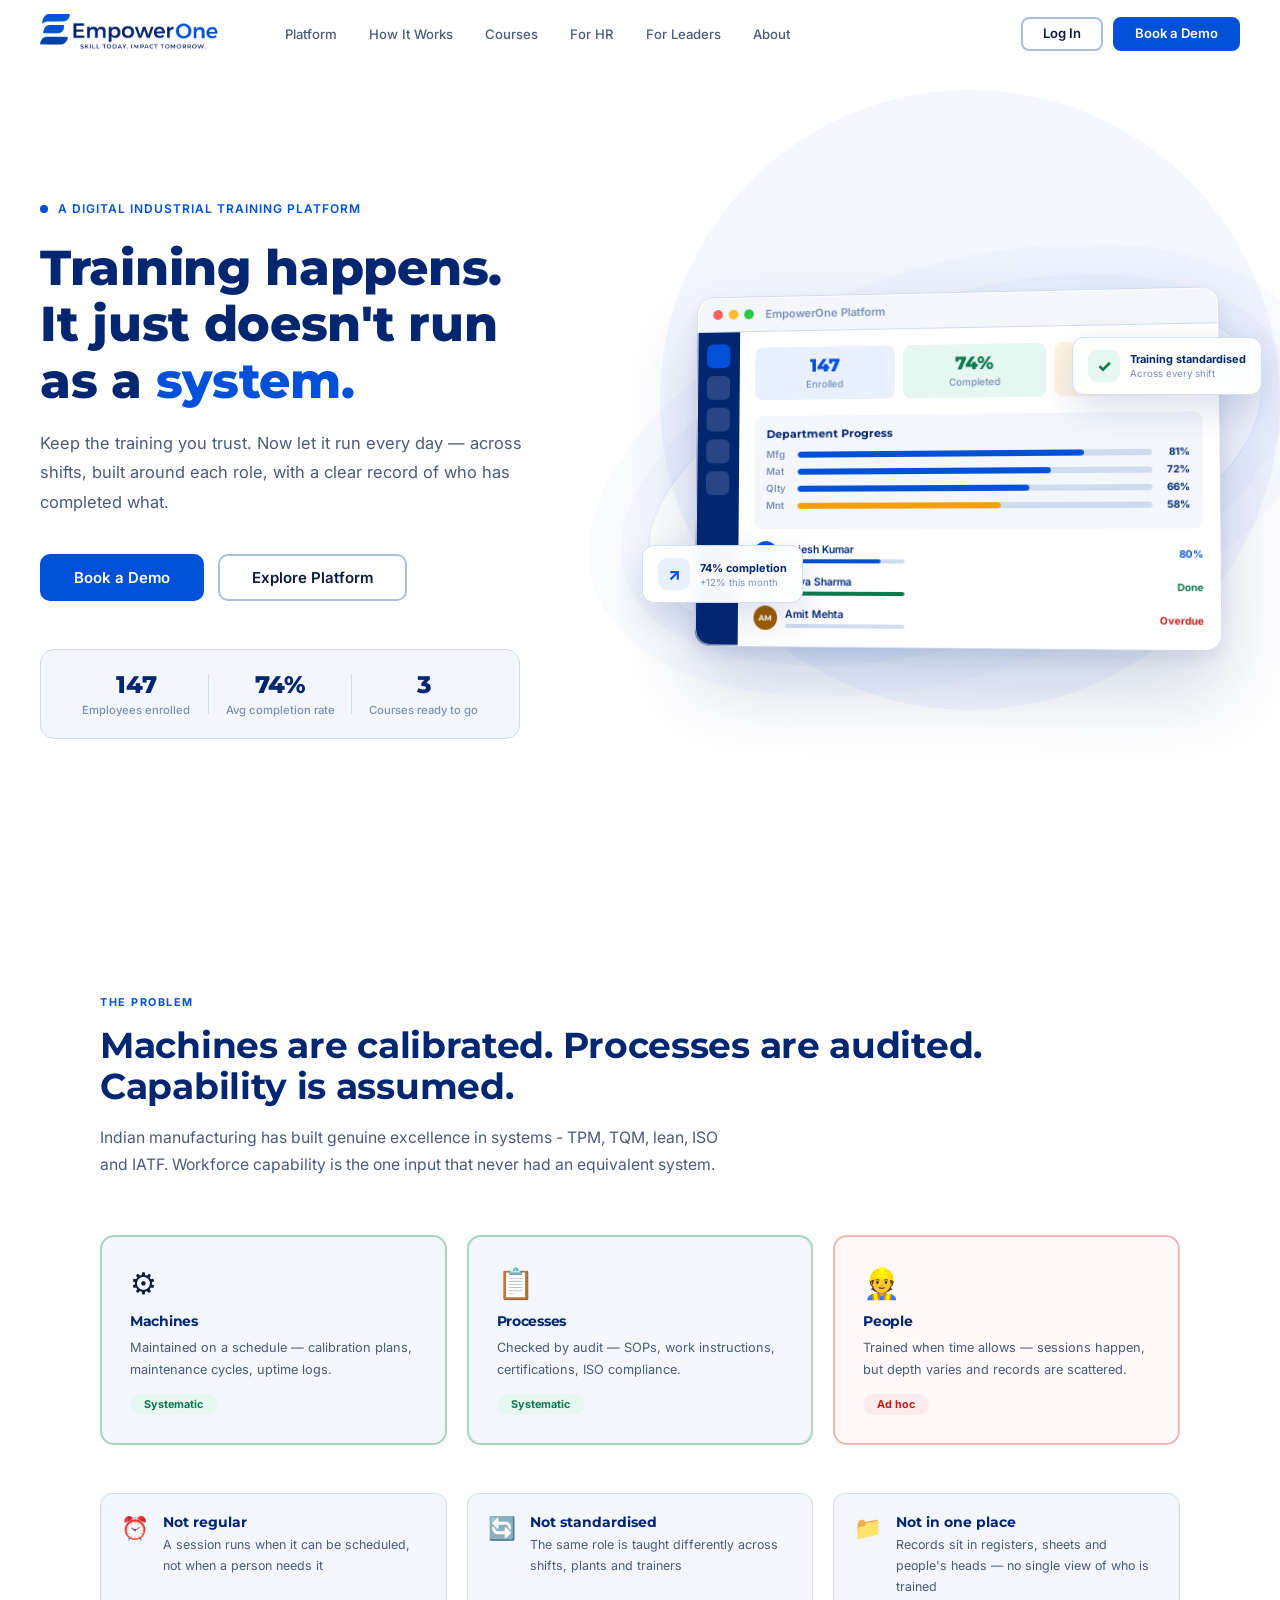
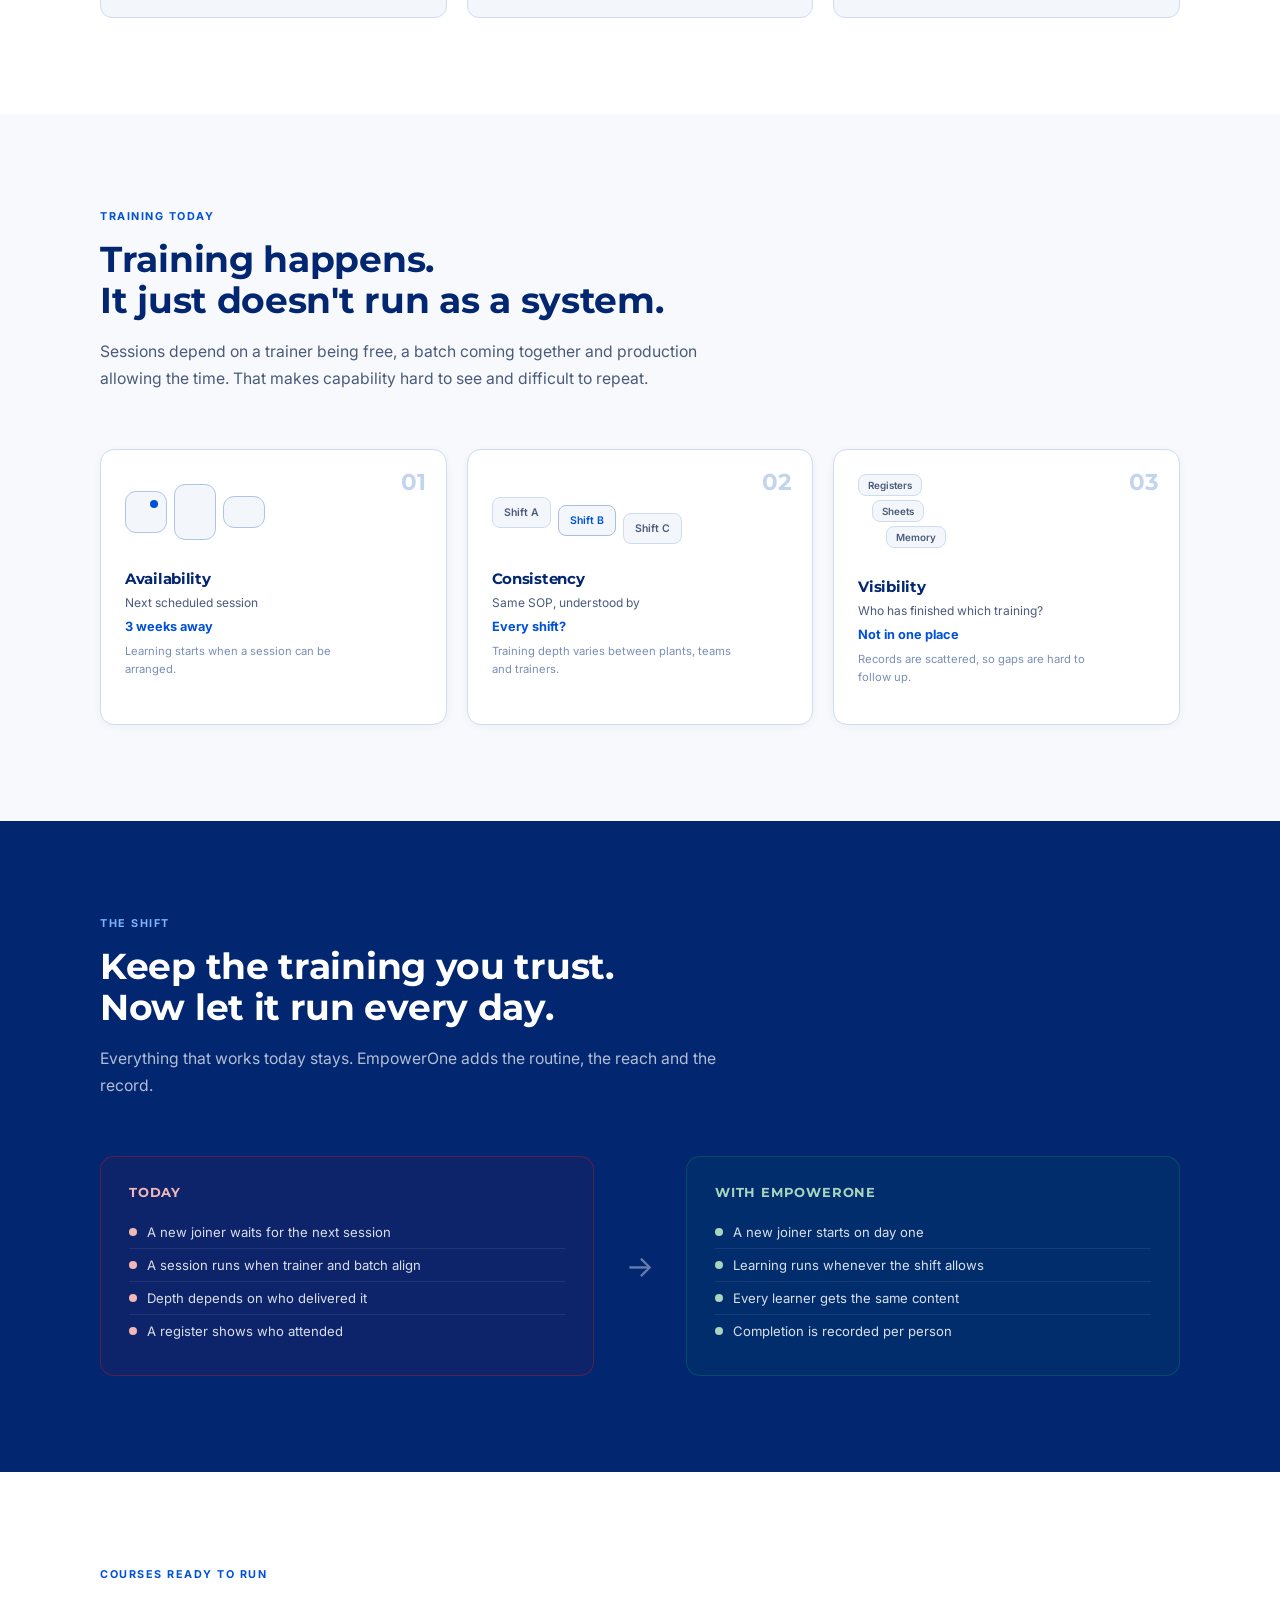
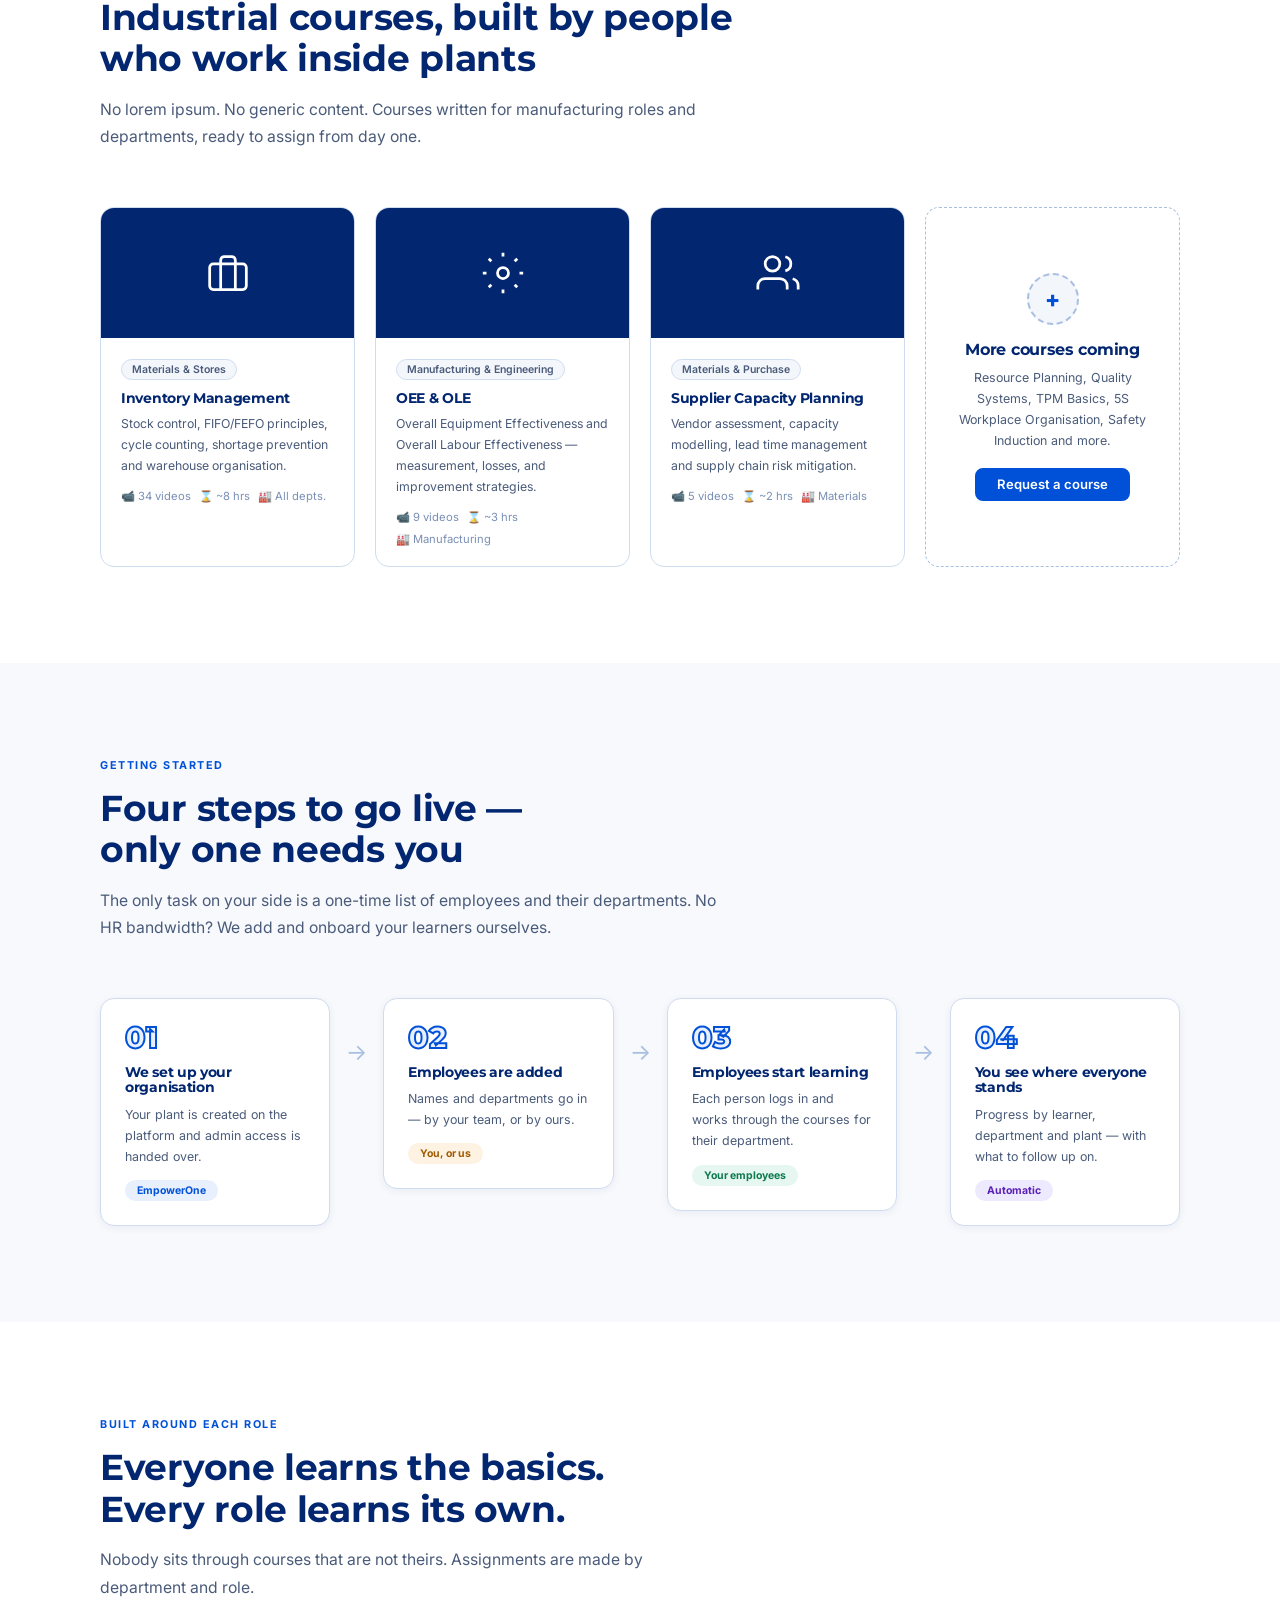
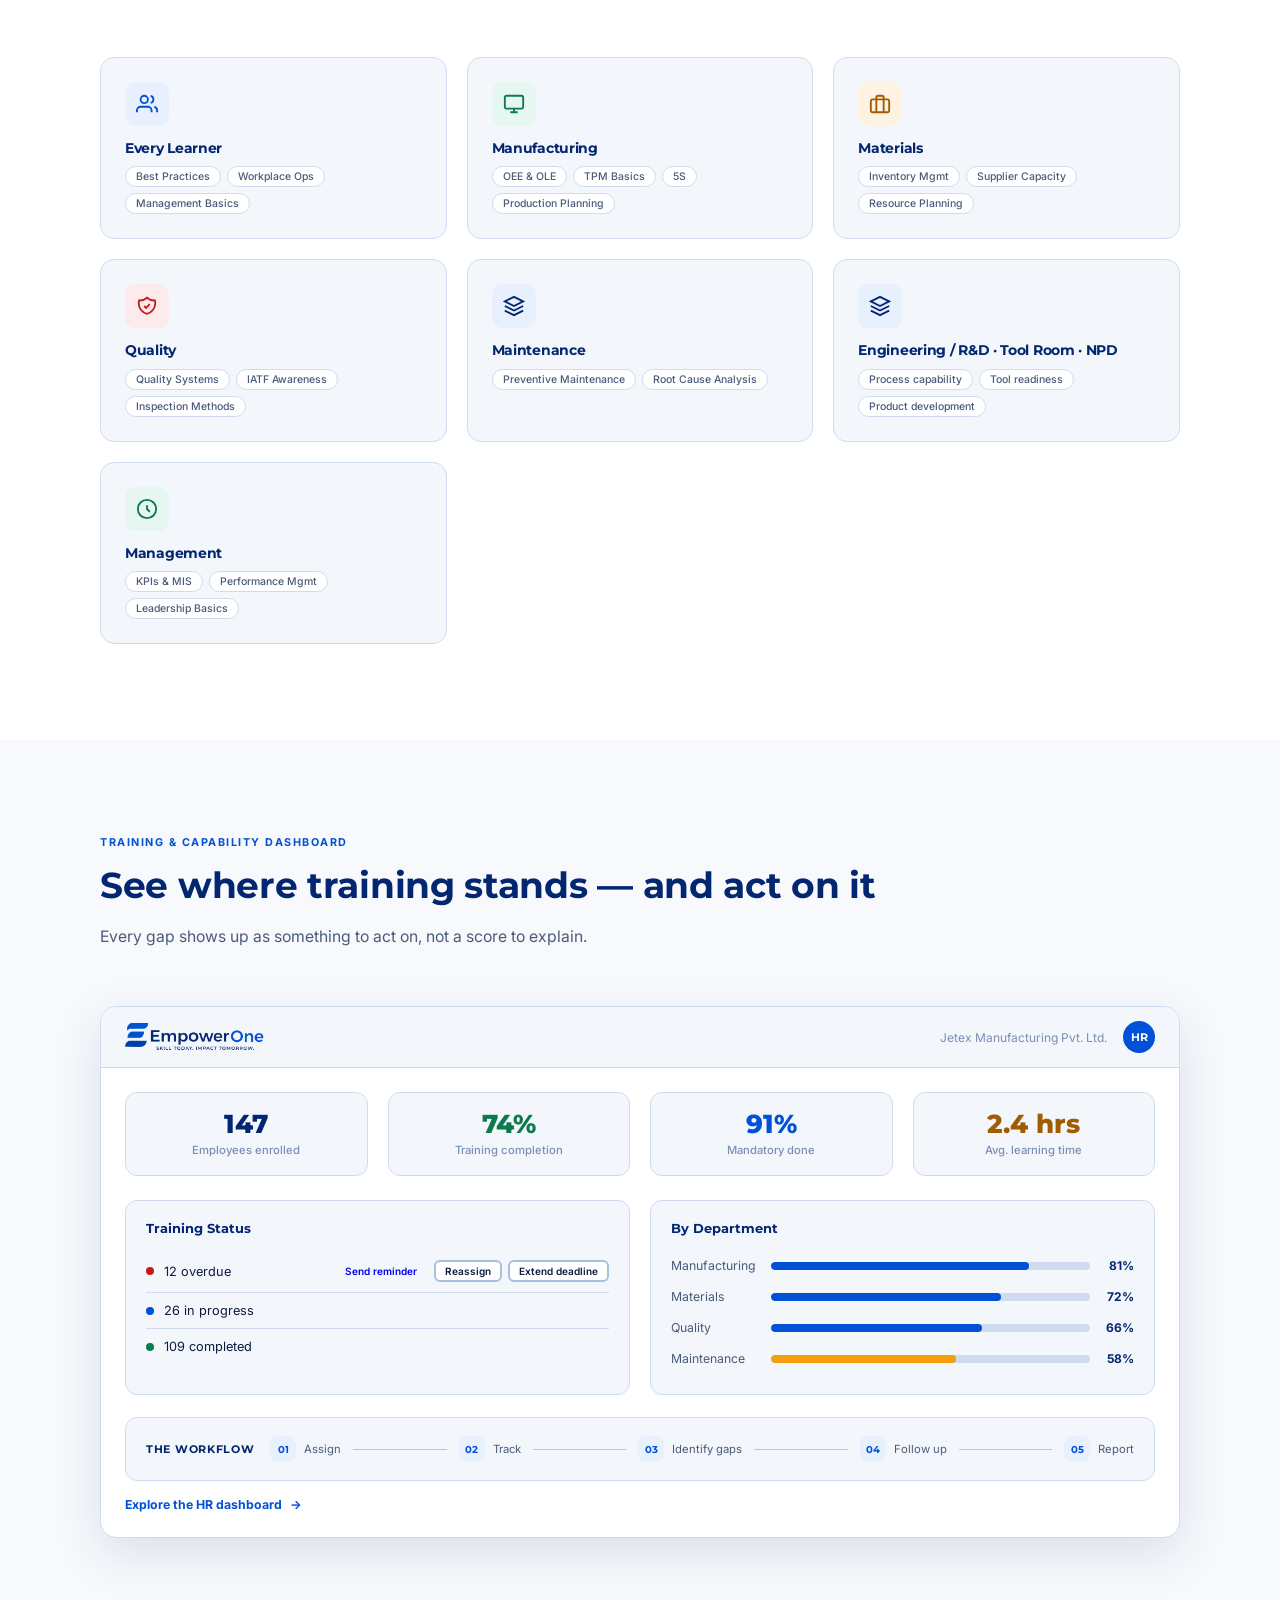
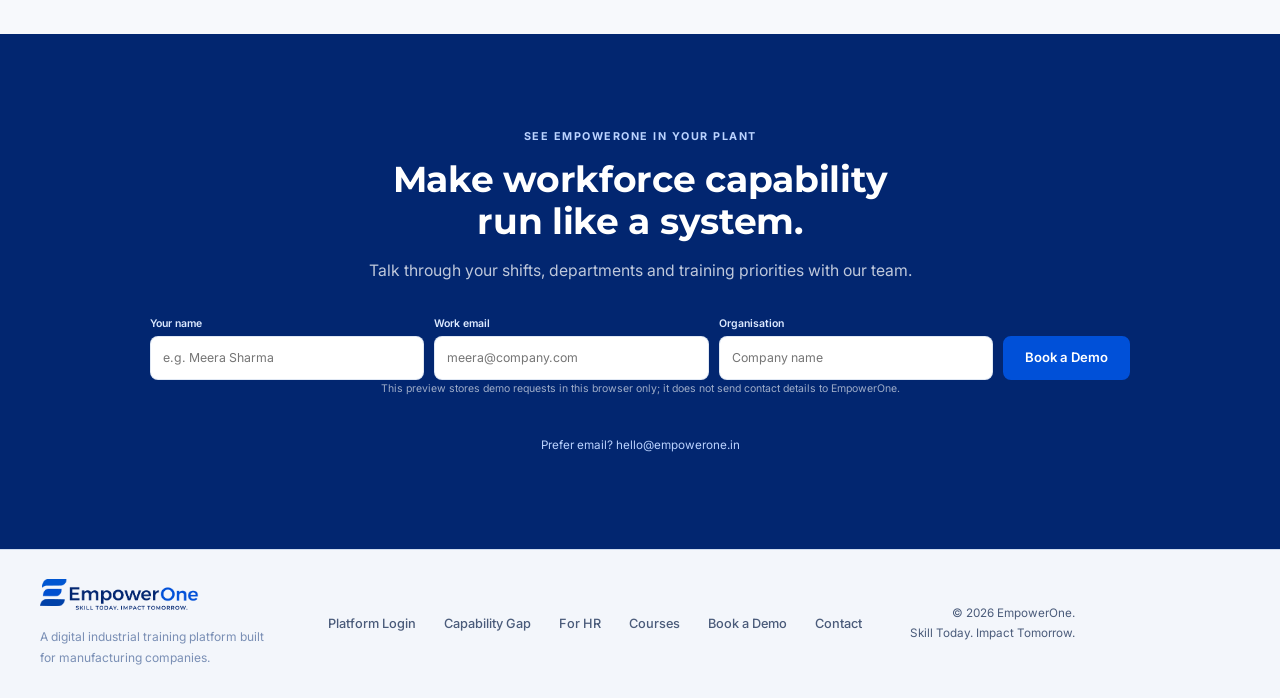
==== index.html @ 7cc4317b "Initial commit" ====
﻿<!DOCTYPE html>
<html lang="en">
<head>
  <meta charset="UTF-8">
  <meta name="viewport" content="width=device-width, initial-scale=1.0">
  <meta name="description" content="EmpowerOne is the workforce capability platform for manufacturing: consistent training across shifts, assigned by role, and visible to HR and plant leaders.">
  <meta property="og:title" content="EmpowerOne — Make workforce capability run like a system">
  <meta property="og:description" content="Keep the training you trust. Now let it run every day across shifts, departments and plants.">
  <meta property="og:type" content="website">
  <title>EmpowerOne - Skill Today. Impact Tomorrow.</title>
  <link rel="preconnect" href="https://fonts.googleapis.com">
  <link rel="preconnect" href="https://fonts.gstatic.com" crossorigin>
  <link href="https://fonts.googleapis.com/css2?family=Montserrat:wght@400;500;600;700;800&family=Inter:wght@300;400;500;600;700&display=swap" rel="stylesheet">
  <link rel="stylesheet" href="styles/landing.css">
</head>
<body>
  <nav class="lnav" id="lnav">
    <div class="lnav-inner">
      <a href="index.html" class="lnav-logo">
        <img src="Images and Files/LOGO PNG.png" alt="EmpowerOne" style="height:36px">
      </a>
      <button class="lnav-menu-toggle" type="button" aria-label="Toggle navigation" aria-expanded="false" aria-controls="primary-navigation">
        <span></span><span></span><span></span>
      </button>
      <ul class="lnav-links" id="primary-navigation">
        <li><a href="#dashboard-preview">Platform</a></li>
        <li><a href="#how">How It Works</a></li>
        <li><a href="#courses">Courses</a></li>
        <li><a href="#dashboard-preview">For HR</a></li>
        <li><a href="#roles">For Leaders</a></li>
        <li><a href="#why">About</a></li>
      </ul>
      <div class="lnav-actions">
        <a href="app/login.html" class="lbtn lbtn-outline">Log In</a>
        <a href="#contact" class="lbtn lbtn-primary">Book a Demo</a>
      </div>
    </div>
  </nav>

  <section class="hero">
    <div class="hero-content">
      <div class="hero-eyebrow"><span class="eyebrow-dot"></span> A Digital Industrial Training Platform</div>
      <h1>Training happens.<br>It just doesn't run<br>as a <span class="hero-highlight">system.</span></h1>
      <p class="hero-sub">Keep the training you trust. Now let it run every day — across shifts, built around each role, with a clear record of who has completed what.</p>
      <div class="hero-btns">
        <a href="#contact" class="lbtn lbtn-primary lbtn-lg">Book a Demo</a>
        <a href="app/login.html" class="lbtn lbtn-outline lbtn-lg">Explore Platform</a>
      </div>
      <div class="hero-stats">
        <div class="hstat"><span class="hstat-val">147</span><span class="hstat-lbl">Employees enrolled</span></div>
        <div class="hstat-sep"></div>
        <div class="hstat"><span class="hstat-val">74%</span><span class="hstat-lbl">Avg completion rate</span></div>
        <div class="hstat-sep"></div>
        <div class="hstat"><span class="hstat-val">3</span><span class="hstat-lbl">Courses ready to go</span></div>
      </div>
    </div>
    <div class="hero-visual">
      <div class="hero-mockup">
        <div class="mockup-bar">
          <div class="mockup-dots"><span></span><span></span><span></span></div>
          <div class="mockup-title">EmpowerOne Platform</div>
        </div>
        <div class="mockup-body">
          <div class="mockup-sidebar">
            <div class="ms-item ms-active"></div>
            <div class="ms-item"></div>
            <div class="ms-item"></div>
            <div class="ms-item"></div>
            <div class="ms-item"></div>
          </div>
          <div class="mockup-main">
            <div class="mockup-kpis">
              <div class="mk" style="background:#E8F0FE"><div class="mk-v" style="color:#0050D8">147</div><div class="mk-l">Enrolled</div></div>
              <div class="mk" style="background:#E6F6F0"><div class="mk-v" style="color:#0D7A4E">74%</div><div class="mk-l">Completed</div></div>
              <div class="mk" style="background:#FEF3E2"><div class="mk-v" style="color:#A05C00">12</div><div class="mk-l">Overdue</div></div>
            </div>
            <div class="mockup-chart">
              <div class="mch-label">Department Progress</div>
              <div class="mbar-row"><span>Mfg</span><div class="mbar"><div style="width:81%;background:#0050D8;height:100%;border-radius:4px"></div></div><b>81%</b></div>
              <div class="mbar-row"><span>Mat</span><div class="mbar"><div style="width:72%;background:#0050D8;height:100%;border-radius:4px"></div></div><b>72%</b></div>
              <div class="mbar-row"><span>Qlty</span><div class="mbar"><div style="width:66%;background:#0050D8;height:100%;border-radius:4px"></div></div><b>66%</b></div>
              <div class="mbar-row"><span>Mnt</span><div class="mbar"><div style="width:58%;background:#F59E0B;height:100%;border-radius:4px"></div></div><b>58%</b></div>
            </div>
            <div class="mockup-learners">
              <div class="ml-row"><div class="ml-av" style="background:#0050D8">RK</div><div><div class="ml-name">Rajesh Kumar</div><div class="ml-prog"><div class="ml-fill" style="width:80%"></div></div></div><span class="ml-pct">80%</span></div>
              <div class="ml-row"><div class="ml-av" style="background:#0D7A4E">PS</div><div><div class="ml-name">Priya Sharma</div><div class="ml-prog"><div class="ml-fill" style="width:100%;background:#0D7A4E"></div></div></div><span class="ml-pct" style="color:#0D7A4E">Done</span></div>
              <div class="ml-row"><div class="ml-av" style="background:#A05C00">AM</div><div><div class="ml-name">Amit Mehta</div><div class="ml-prog"><div class="ml-fill" style="width:0%"></div></div></div><span class="ml-pct" style="color:#C41A1A">Overdue</span></div>
            </div>
          </div>
        </div>
      </div>
      <div class="hero-signal signal-top"><span class="signal-icon">✓</span><span><strong>Training standardised</strong><small>Across every shift</small></span></div>
      <div class="hero-signal signal-bottom"><span class="signal-icon">↗</span><span><strong>74% completion</strong><small>+12% this month</small></span></div>
    </div>
  </section>

  <section class="section section-white" id="why">
    <div class="sc">
      <div class="eyebrow">The Problem</div>
      <h2>Machines are calibrated. Processes are audited.<br>Capability is assumed.</h2>
      <p class="sc-sub">Indian manufacturing has built genuine excellence in systems - TPM, TQM, lean, ISO and IATF. Workforce capability is the one input that never had an equivalent system.</p>
      <div class="gap-grid">
        <div class="gap-card gap-good">
          <div class="gap-icon">&#9881;</div>
          <h4>Machines</h4>
          <p>Maintained on a schedule — calibration plans, maintenance cycles, uptime logs.</p>
          <div class="gap-pill gap-pill-good">Systematic</div>
        </div>
        <div class="gap-card gap-good">
          <div class="gap-icon">&#128203;</div>
          <h4>Processes</h4>
          <p>Checked by audit — SOPs, work instructions, certifications, ISO compliance.</p>
          <div class="gap-pill gap-pill-good">Systematic</div>
        </div>
        <div class="gap-card gap-bad">
          <div class="gap-icon">&#128119;</div>
          <h4>People</h4>
          <p>Trained when time allows — sessions happen, but depth varies and records are scattered.</p>
          <div class="gap-pill gap-pill-bad">Ad hoc</div>
        </div>
      </div>
      <div class="prob-grid">
        <div class="prob-item"><div class="prob-icon">&#9200;</div><div><strong>Not regular</strong><p>A session runs when it can be scheduled, not when a person needs it</p></div></div>
        <div class="prob-item"><div class="prob-icon">&#128260;</div><div><strong>Not standardised</strong><p>The same role is taught differently across shifts, plants and trainers</p></div></div>
        <div class="prob-item"><div class="prob-icon">&#128193;</div><div><strong>Not in one place</strong><p>Records sit in registers, sheets and people's heads — no single view of who is trained</p></div></div>
      </div>
    </div>
  </section>

  <section class="section section-bg training-today" id="training-today">
    <div class="sc">
      <div class="eyebrow">Training Today</div>
      <h2>Training happens.<br>It just doesn't run as a system.</h2>
      <p class="sc-sub">Sessions depend on a trainer being free, a batch coming together and production allowing the time. That makes capability hard to see and difficult to repeat.</p>
      <div class="training-friction-grid">
        <article class="friction-card"><span class="friction-index">01</span><div class="friction-glyph" aria-hidden="true"><span></span><span></span><span></span></div><h3>Availability</h3><p>Next scheduled session</p><strong>3 weeks away</strong><small>Learning starts when a session can be arranged.</small></article>
        <article class="friction-card"><span class="friction-index">02</span><div class="shift-stack"><span>Shift A</span><span>Shift B</span><span>Shift C</span></div><h3>Consistency</h3><p>Same SOP, understood by</p><strong>Every shift?</strong><small>Training depth varies between plants, teams and trainers.</small></article>
        <article class="friction-card"><span class="friction-index">03</span><div class="record-stack"><span>Registers</span><span>Sheets</span><span>Memory</span></div><h3>Visibility</h3><p>Who has finished which training?</p><strong>Not in one place</strong><small>Records are scattered, so gaps are hard to follow up.</small></article>
      </div>
    </div>
  </section>

  <section class="section section-navy" id="the-shift">
    <div class="sc">
      <div class="eyebrow" style="color:#7FB3FF">The Shift</div>
      <h2 style="color:#fff">Keep the training you trust.<br>Now let it run every day.</h2>
      <p class="sc-sub" style="color:rgba(255,255,255,0.7)">Everything that works today stays. EmpowerOne adds the routine, the reach and the record.</p>
      <div class="shift-compare">
        <div class="shift-col shift-today">
          <div class="shift-header">Today</div>
          <div class="shift-row"><span class="shift-dot sdot-bad"></span>A new joiner waits for the next session</div>
          <div class="shift-row"><span class="shift-dot sdot-bad"></span>A session runs when trainer and batch align</div>
          <div class="shift-row"><span class="shift-dot sdot-bad"></span>Depth depends on who delivered it</div>
          <div class="shift-row"><span class="shift-dot sdot-bad"></span>A register shows who attended</div>
        </div>
        <div class="shift-arrow">&#8594;</div>
        <div class="shift-col shift-future">
          <div class="shift-header">With EmpowerOne</div>
          <div class="shift-row"><span class="shift-dot sdot-good"></span>A new joiner starts on day one</div>
          <div class="shift-row"><span class="shift-dot sdot-good"></span>Learning runs whenever the shift allows</div>
          <div class="shift-row"><span class="shift-dot sdot-good"></span>Every learner gets the same content</div>
          <div class="shift-row"><span class="shift-dot sdot-good"></span>Completion is recorded per person</div>
        </div>
      </div>
    </div>
  </section>

  <section class="section section-white" id="courses">
    <div class="sc">
      <div class="eyebrow">Courses Ready to Run</div>
      <h2>Industrial courses, built by people<br>who work inside plants</h2>
      <p class="sc-sub">No lorem ipsum. No generic content. Courses written for manufacturing roles and departments, ready to assign from day one.</p>
      <div class="courses-grid">
        <div class="cc">
          <div class="cc-thumb" style="background:linear-gradient(135deg,#022670,#0050D8)">
            <svg width="44" height="44" viewBox="0 0 24 24" fill="none" stroke="white" stroke-width="1.5"><path d="M20 7H4a2 2 0 00-2 2v10a2 2 0 002 2h16a2 2 0 002-2V9a2 2 0 00-2-2z"/><path d="M16 21V5a2 2 0 00-2-2h-4a2 2 0 00-2 2v16"/></svg>
          </div>
          <div class="cc-body">
            <div class="cc-tag">Materials &amp; Stores</div>
            <h4>Inventory Management</h4>
            <p>Stock control, FIFO/FEFO principles, cycle counting, shortage prevention and warehouse organisation.</p>
            <div class="cc-meta"><span>&#128249; 34 videos</span><span>&#8987; ~8 hrs</span><span>&#127981; All depts.</span></div>
          </div>
        </div>
        <div class="cc">
          <div class="cc-thumb" style="background:linear-gradient(135deg,#0D4A8C,#1E7FD8)">
            <svg width="44" height="44" viewBox="0 0 24 24" fill="none" stroke="white" stroke-width="1.5"><circle cx="12" cy="12" r="3"/><path d="M12 1v2M12 21v2M4.22 4.22l1.42 1.42M18.36 18.36l1.42 1.42M1 12h2M21 12h2M4.22 19.78l1.42-1.42M18.36 5.64l1.42-1.42"/></svg>
          </div>
          <div class="cc-body">
            <div class="cc-tag">Manufacturing &amp; Engineering</div>
            <h4>OEE &amp; OLE</h4>
            <p>Overall Equipment Effectiveness and Overall Labour Effectiveness — measurement, losses, and improvement strategies.</p>
            <div class="cc-meta"><span>&#128249; 9 videos</span><span>&#8987; ~3 hrs</span><span>&#127981; Manufacturing</span></div>
          </div>
        </div>
        <div class="cc">
          <div class="cc-thumb" style="background:linear-gradient(135deg,#1A4A7A,#2196C8)">
            <svg width="44" height="44" viewBox="0 0 24 24" fill="none" stroke="white" stroke-width="1.5"><path d="M17 21v-2a4 4 0 00-4-4H5a4 4 0 00-4 4v2"/><circle cx="9" cy="7" r="4"/><path d="M23 21v-2a4 4 0 00-3-3.87M16 3.13a4 4 0 010 7.75"/></svg>
          </div>
          <div class="cc-body">
            <div class="cc-tag">Materials &amp; Purchase</div>
            <h4>Supplier Capacity Planning</h4>
            <p>Vendor assessment, capacity modelling, lead time management and supply chain risk mitigation.</p>
            <div class="cc-meta"><span>&#128249; 5 videos</span><span>&#8987; ~2 hrs</span><span>&#127981; Materials</span></div>
          </div>
        </div>
        <div class="cc cc-more">
          <div class="cc-more-num">+</div>
          <h4>More courses coming</h4>
          <p>Resource Planning, Quality Systems, TPM Basics, 5S Workplace Organisation, Safety Induction and more.</p>
          <a href="#contact" class="lbtn lbtn-primary" style="margin-top:16px;display:inline-flex">Request a course</a>
        </div>
      </div>
    </div>
  </section>

  <section class="section section-bg" id="how">
    <div class="sc">
      <div class="eyebrow">Getting Started</div>
      <h2>Four steps to go live —<br>only one needs you</h2>
      <p class="sc-sub">The only task on your side is a one-time list of employees and their departments. No HR bandwidth? We add and onboard your learners ourselves.</p>
      <div class="steps-row">
        <div class="step-card">
          <div class="step-num">01</div>
          <h4>We set up your organisation</h4>
          <p>Your plant is created on the platform and admin access is handed over.</p>
          <span class="step-badge step-us">EmpowerOne</span>
        </div>
        <div class="step-arrow">&#8594;</div>
        <div class="step-card">
          <div class="step-num">02</div>
          <h4>Employees are added</h4>
          <p>Names and departments go in — by your team, or by ours.</p>
          <span class="step-badge step-either">You, or us</span>
        </div>
        <div class="step-arrow">&#8594;</div>
        <div class="step-card">
          <div class="step-num">03</div>
          <h4>Employees start learning</h4>
          <p>Each person logs in and works through the courses for their department.</p>
          <span class="step-badge step-them">Your employees</span>
        </div>
        <div class="step-arrow">&#8594;</div>
        <div class="step-card">
          <div class="step-num">04</div>
          <h4>You see where everyone stands</h4>
          <p>Progress by learner, department and plant — with what to follow up on.</p>
          <span class="step-badge step-auto">Automatic</span>
        </div>
      </div>
    </div>
  </section>

  <section class="section section-white" id="roles">
    <div class="sc">
      <div class="eyebrow">Built Around Each Role</div>
      <h2>Everyone learns the basics.<br>Every role learns its own.</h2>
      <p class="sc-sub">Nobody sits through courses that are not theirs. Assignments are made by department and role.</p>
      <div class="roles-grid">
        <div class="role-card"><div class="role-ic" style="background:#E8F0FE;color:#0050D8"><svg width="22" height="22" viewBox="0 0 24 24" fill="none" stroke="currentColor" stroke-width="2"><path d="M17 21v-2a4 4 0 00-4-4H5a4 4 0 00-4 4v2"/><circle cx="9" cy="7" r="4"/><path d="M23 21v-2a4 4 0 00-3-3.87M16 3.13a4 4 0 010 7.75"/></svg></div><h4>Every Learner</h4><div class="role-tags"><span>Best Practices</span><span>Workplace Ops</span><span>Management Basics</span></div></div>
        <div class="role-card"><div class="role-ic" style="background:#E6F6F0;color:#0D7A4E"><svg width="22" height="22" viewBox="0 0 24 24" fill="none" stroke="currentColor" stroke-width="2"><rect x="2" y="3" width="20" height="14" rx="2"/><path d="M8 21h8M12 17v4"/></svg></div><h4>Manufacturing</h4><div class="role-tags"><span>OEE &amp; OLE</span><span>TPM Basics</span><span>5S</span><span>Production Planning</span></div></div>
        <div class="role-card"><div class="role-ic" style="background:#FEF3E2;color:#A05C00"><svg width="22" height="22" viewBox="0 0 24 24" fill="none" stroke="currentColor" stroke-width="2"><path d="M20 7H4a2 2 0 00-2 2v10a2 2 0 002 2h16a2 2 0 002-2V9a2 2 0 00-2-2z"/><path d="M16 21V5a2 2 0 00-2-2h-4a2 2 0 00-2 2v16"/></svg></div><h4>Materials</h4><div class="role-tags"><span>Inventory Mgmt</span><span>Supplier Capacity</span><span>Resource Planning</span></div></div>
        <div class="role-card"><div class="role-ic" style="background:#FDEAEA;color:#C41A1A"><svg width="22" height="22" viewBox="0 0 24 24" fill="none" stroke="currentColor" stroke-width="2"><path d="M9 12l2 2 4-4m5.618-4.016A11.955 11.955 0 0112 2.944a11.955 11.955 0 01-8.618 3.04A12.02 12.02 0 003 9c0 5.591 3.824 10.29 9 11.622 5.176-1.332 9-6.03 9-11.622 0-1.042-.133-2.052-.382-3.016z"/></svg></div><h4>Quality</h4><div class="role-tags"><span>Quality Systems</span><span>IATF Awareness</span><span>Inspection Methods</span></div></div>
        <div class="role-card"><div class="role-ic" style="background:#E8F0FE;color:#022670"><svg width="22" height="22" viewBox="0 0 24 24" fill="none" stroke="currentColor" stroke-width="2"><path d="M12 2L2 7l10 5 10-5-10-5zM2 17l10 5 10-5M2 12l10 5 10-5"/></svg></div><h4>Maintenance</h4><div class="role-tags"><span>Preventive Maintenance</span><span>Root Cause Analysis</span></div></div>
        <div class="role-card"><div class="role-ic" style="background:#E8F0FE;color:#022670"><svg width="22" height="22" viewBox="0 0 24 24" fill="none" stroke="currentColor" stroke-width="2"><path d="M12 2L2 7l10 5 10-5-10-5zM2 17l10 5 10-5M2 12l10 5 10-5"/></svg></div><h4>Engineering / R&amp;D · Tool Room · NPD</h4><div class="role-tags"><span>Process capability</span><span>Tool readiness</span><span>Product development</span></div></div>
        <div class="role-card"><div class="role-ic" style="background:#E6F6F0;color:#0D7A4E"><svg width="22" height="22" viewBox="0 0 24 24" fill="none" stroke="currentColor" stroke-width="2"><circle cx="12" cy="12" r="10"/><path d="M12 8v4l3 3"/></svg></div><h4>Management</h4><div class="role-tags"><span>KPIs &amp; MIS</span><span>Performance Mgmt</span><span>Leadership Basics</span></div></div>
      </div>
    </div>
  </section>

  <section class="section section-bg" id="dashboard-preview">
    <div class="sc">
      <div class="eyebrow">Training &amp; Capability Dashboard</div>
      <h2>See where training stands — and act on it</h2>
      <p class="sc-sub">Every gap shows up as something to act on, not a score to explain.</p>
      <div class="dp-card-wrap">
        <div class="dp-topbar">
          <img src="Images and Files/LOGO PNG.png" alt="EmpowerOne" style="height:28px">
          <div style="display:flex;align-items:center;gap:16px;margin-left:auto">
            <span style="font-size:12px;color:#7A8FB5;font-family:'Inter',sans-serif">Jetex Manufacturing Pvt. Ltd.</span>
            <div class="dav">HR</div>
          </div>
        </div>
        <div class="dp-body">
          <div class="dp-kpis">
            <div class="dpk"><div class="dpk-v" style="color:#022670">147</div><div class="dpk-l">Employees enrolled</div></div>
            <div class="dpk"><div class="dpk-v" style="color:#0D7A4E">74%</div><div class="dpk-l">Training completion</div></div>
            <div class="dpk"><div class="dpk-v" style="color:#0050D8">91%</div><div class="dpk-l">Mandatory done</div></div>
            <div class="dpk"><div class="dpk-v" style="color:#A05C00">2.4 hrs</div><div class="dpk-l">Avg. learning time</div></div>
          </div>
          <div class="dp-row">
            <div class="dp-panel">
              <div class="dp-panel-title">Training Status</div>
              <div class="dpst-item"><div class="dpst-dot" style="background:#C41A1A"></div><span>12 overdue</span><div class="dpst-actions"><a class="lbtn" href="app/spoc-dashboard.html">Send reminder</a><a class="lbtn lbtn-outline" href="app/spoc-dashboard.html">Reassign</a><a class="lbtn lbtn-outline" href="app/spoc-dashboard.html">Extend deadline</a></div></div>
              <div class="dpst-item"><div class="dpst-dot" style="background:#0050D8"></div><span>26 in progress</span></div>
              <div class="dpst-item"><div class="dpst-dot" style="background:#0D7A4E"></div><span>109 completed</span></div>
            </div>
            <div class="dp-panel">
              <div class="dp-panel-title">By Department</div>
              <div class="dp-dept-row"><span>Manufacturing</span><div class="dpbar"><div style="width:81%;background:#0050D8;height:100%;border-radius:4px"></div></div><b>81%</b></div>
              <div class="dp-dept-row"><span>Materials</span><div class="dpbar"><div style="width:72%;background:#0050D8;height:100%;border-radius:4px"></div></div><b>72%</b></div>
              <div class="dp-dept-row"><span>Quality</span><div class="dpbar"><div style="width:66%;background:#0050D8;height:100%;border-radius:4px"></div></div><b>66%</b></div>
              <div class="dp-dept-row"><span>Maintenance</span><div class="dpbar"><div style="width:58%;background:#F59E0B;height:100%;border-radius:4px"></div></div><b>58%</b></div>
            </div>
          </div>
          <div class="workflow-strip" aria-label="Training operations workflow"><div class="workflow-label">The workflow</div><div class="workflow-step"><b>01</b><span>Assign</span></div><i></i><div class="workflow-step"><b>02</b><span>Track</span></div><i></i><div class="workflow-step"><b>03</b><span>Identify gaps</span></div><i></i><div class="workflow-step"><b>04</b><span>Follow up</span></div><i></i><div class="workflow-step"><b>05</b><span>Report</span></div></div>
          <a class="dashboard-demo-link" href="app/spoc-dashboard.html">Explore the HR dashboard <span aria-hidden="true">→</span></a>
        </div>
      </div>
    </div>
  </section>

  <section class="section section-navy" id="contact">
    <div class="sc" style="text-align:center">
      <div class="eyebrow" style="color:#BBD3FF">See EmpowerOne in your plant</div>
      <h2 style="color:#fff">Make workforce capability<br>run like a system.</h2>
      <p style="color:rgba(255,255,255,0.75);margin:16px auto 32px;font-size:1.05rem;max-width:620px">Talk through your shifts, departments and training priorities with our team.</p>
      <form class="demo-request-form" id="demo-request-form">
        <label><span>Your name</span><input name="name" autocomplete="name" required placeholder="e.g. Meera Sharma"></label>
        <label><span>Work email</span><input name="email" type="email" autocomplete="email" required placeholder="meera@company.com"></label>
        <label><span>Organisation</span><input name="organisation" autocomplete="organization" required placeholder="Company name"></label>
        <button class="lbtn lbtn-primary" type="submit">Book a Demo</button>
      </form>
      <p class="demo-form-disclaimer">This preview stores demo requests in this browser only; it does not send contact details to EmpowerOne.</p>
      <p class="demo-request-status" id="demo-request-status" role="status" aria-live="polite"></p>
      <a class="demo-mail-link" href="mailto:hello@empowerone.in">Prefer email? hello@empowerone.in</a>
    </div>
  </section>

  <footer class="lfooter">
    <div class="lnav-inner">
      <div>
        <img src="Images and Files/LOGO PNG.png" alt="EmpowerOne" style="height:32px;margin-bottom:12px">
        <p style="font-size:0.8rem;max-width:240px;color:#7A8FB5;font-family:Inter,sans-serif">A digital industrial training platform built for manufacturing companies.</p>
      </div>
      <div class="footer-links">
        <a href="app/login.html">Platform Login</a>
        <a href="#why">Capability Gap</a>
        <a href="#dashboard-preview">For HR</a>
        <a href="#courses">Courses</a>
        <a href="#contact">Book a Demo</a>
        <a href="mailto:hello@empowerone.in">Contact</a>
      </div>
      <div style="font-size:0.78rem;color:#7A8FB5;text-align:right;font-family:Inter,sans-serif">
        <p>&copy; 2026 EmpowerOne.</p>
        <p>Skill Today. Impact Tomorrow.</p>
      </div>
    </div>
  </footer>

  <script>
    const nav = document.getElementById('lnav');
    const menuToggle = document.querySelector('.lnav-menu-toggle');
    window.addEventListener('scroll', () => { nav.classList.toggle('scrolled', window.scrollY > 40); }, { passive: true });
    menuToggle.addEventListener('click', () => {
      const isOpen = nav.classList.toggle('menu-open');
      menuToggle.setAttribute('aria-expanded', String(isOpen));
    });
    document.querySelectorAll('a[href^="#"]').forEach(a => {
      a.addEventListener('click', e => {
        const t = document.querySelector(a.getAttribute('href'));
        if (t) {
          e.preventDefault();
          nav.classList.remove('menu-open');
          menuToggle.setAttribute('aria-expanded', 'false');
          t.scrollIntoView({ behavior: matchMedia('(prefers-reduced-motion: reduce)').matches ? 'auto' : 'smooth', block: 'start' });
        }
      });
    });
    const demoForm = document.getElementById('demo-request-form');
    demoForm.addEventListener('submit', event => {
      event.preventDefault();
      if (!demoForm.reportValidity()) return;
      const values = Object.fromEntries(new FormData(demoForm).entries());
      try {
        const requests = JSON.parse(localStorage.getItem('empowerone.demoRequests') || '[]');
        requests.push({ ...values, createdAt: new Date().toISOString() });
        localStorage.setItem('empowerone.demoRequests', JSON.stringify(requests));
      } catch (error) {
        document.getElementById('demo-request-status').textContent = 'We could not save the request in this browser. Please email hello@empowerone.in.';
        return;
      }
      demoForm.reset();
      document.getElementById('demo-request-status').textContent = 'Thank you. Your demo request is saved in this preview; our team will follow up.';
    });
    const animated = document.querySelectorAll('.cc, .gap-card, .step-card, .role-card, .dp-panel, .dpk, .friction-card');
    if ('IntersectionObserver' in window && !matchMedia('(prefers-reduced-motion: reduce)').matches) {
      document.documentElement.classList.add('motion-ready');
      const obs = new IntersectionObserver((entries) => {
        entries.forEach(e => { if (e.isIntersecting) { e.target.classList.add('anim-in'); obs.unobserve(e.target); } });
      }, { threshold: 0.1 });
      animated.forEach(el => obs.observe(el));
    }
    const visual = document.querySelector('.hero-visual');
    if (visual && matchMedia('(hover: hover) and (pointer: fine)').matches && !matchMedia('(prefers-reduced-motion: reduce)').matches) {
      visual.addEventListener('pointermove', event => {
        const rect = visual.getBoundingClientRect();
        const x = (event.clientX - rect.left) / rect.width - 0.5;
        const y = (event.clientY - rect.top) / rect.height - 0.5;
        visual.style.setProperty('--tilt-x', `${(-y * 4).toFixed(2)}deg`);
        visual.style.setProperty('--tilt-y', `${(x * 6).toFixed(2)}deg`);
      });
      visual.addEventListener('pointerleave', () => {
        visual.style.setProperty('--tilt-x', '0deg');
        visual.style.setProperty('--tilt-y', '0deg');
      });
    }
  </script>
</body>
</html>
---- styles/landing.css ----
﻿@import url("https://fonts.googleapis.com/css2?family=Montserrat:wght@400;500;600;700;800&family=Inter:wght@300;400;500;600;700&display=swap");
*,*::before,*::after{box-sizing:border-box;margin:0;padding:0}
:root{--navy:#022670;--blue:#0050D8;--blue-lt:#3B78FF;--blue-pale:#E8F0FE;--bg:#F7F9FC;--surface:#F3F6FB;--border:#CFDCEF;--border-s:#A8BFE0;--tp:#0D1B3E;--ts:#4A5B7A;--tm:#7A8FB5;--success:#0D7A4E;--success-bg:#E6F6F0;--warn:#A05C00;--warn-bg:#FEF3E2;--danger:#C41A1A;--danger-bg:#FDEAEA;--fh:'Montserrat',sans-serif;--fb:'Inter',sans-serif}
html{font-size:15px;scroll-behavior:smooth}
section[id]{scroll-margin-top:84px}
body{font-family:var(--fb);color:var(--tp);background:#fff;-webkit-font-smoothing:antialiased;overflow-x:hidden}
h1,h2,h3,h4{font-family:var(--fh);color:var(--navy);line-height:1.15;letter-spacing:-0.3px}
h1{font-size:clamp(2rem,4vw,3.25rem);font-weight:800}
h2{font-size:clamp(1.6rem,3vw,2.4rem);font-weight:700}
h4{font-size:1.05rem;font-weight:700}
p{color:var(--ts);line-height:1.7}
a{text-decoration:none}

/* NAV */
.lnav{position:fixed;top:0;left:0;right:0;z-index:999;transition:all .3s ease;background:rgba(255,255,255,.9);backdrop-filter:blur(10px)}
.lnav.scrolled{box-shadow:0 2px 20px rgba(2,38,112,.12);border-bottom:1px solid var(--border)}
.lnav-inner{max-width:1280px;margin:0 auto;padding:0 40px;height:68px;display:flex;align-items:center;gap:48px}
.lnav-links{display:flex;gap:0;list-style:none}
.lnav-links a{display:block;padding:8px 16px;font-size:.875rem;font-weight:500;color:var(--ts);border-radius:6px;transition:all .15s ease}
.lnav-links a:hover{color:var(--navy);background:var(--surface)}
.lnav-actions{display:flex;gap:10px;margin-left:auto}
.lbtn{display:inline-flex;align-items:center;justify-content:center;gap:8px;font-family:var(--fb);font-size:.875rem;font-weight:600;padding:8px 20px;border-radius:8px;border:2px solid transparent;cursor:pointer;transition:all .15s ease;line-height:1;white-space:nowrap}
.lbtn-primary{background:var(--blue);color:#fff;border-color:var(--blue)}
.lbtn-primary:hover{background:#003FB5;border-color:#003FB5;box-shadow:0 4px 16px rgba(0,80,216,.35)}
.lbtn-outline{background:#fff;color:var(--tp);border-color:var(--border-s)}
.lbtn-outline:hover{border-color:var(--blue);color:var(--blue)}
.lbtn-lg{padding:14px 32px;font-size:1rem;border-radius:10px}

/* SECTIONS */
.section{padding:96px 0}
.section-white{background:#fff}
.section-bg{background:var(--bg)}
.section-navy{background:var(--navy)}
.sc{max-width:1160px;margin:0 auto;padding:0 40px}
.eyebrow{font-size:.72rem;font-weight:700;text-transform:uppercase;letter-spacing:1.5px;color:var(--blue);margin-bottom:16px}
.sc-sub{font-size:1.05rem;color:var(--ts);max-width:620px;margin-top:16px;margin-bottom:56px;line-height:1.75}
h2{margin-bottom:4px}

/* HERO */
.hero{min-height:100vh;display:grid;grid-template-columns:1fr 1fr;gap:60px;align-items:center;max-width:1280px;margin:0 auto;padding:120px 40px 80px}
.hero-eyebrow{display:flex;align-items:center;gap:10px;font-size:.8rem;font-weight:600;color:var(--blue);text-transform:uppercase;letter-spacing:1px;margin-bottom:24px}
.eyebrow-dot{width:8px;height:8px;border-radius:50%;background:var(--blue);animation:pulse 2s infinite}
@keyframes pulse{0%,100%{opacity:1;transform:scale(1)}50%{opacity:.6;transform:scale(1.3)}}
.hero h1{margin-bottom:20px}
.hero-highlight{color:var(--blue)}
.hero-sub{font-size:1.1rem;line-height:1.8;color:var(--ts);max-width:520px;margin-bottom:36px}
.hero-btns{display:flex;gap:14px;flex-wrap:wrap;margin-bottom:48px}
.hero-stats{display:flex;align-items:center;gap:0;background:var(--surface);border:1px solid var(--border);border-radius:14px;padding:20px 28px;max-width:480px}
.hstat{text-align:center;flex:1}
.hstat-val{display:block;font-family:var(--fh);font-size:1.6rem;font-weight:800;color:var(--navy)}
.hstat-lbl{font-size:.75rem;color:var(--tm);font-weight:500}
.hstat-sep{width:1px;height:40px;background:var(--border);margin:0 4px}

/* MOCKUP */
.hero-visual{display:flex;align-items:center;justify-content:center}
.hero-mockup{background:#fff;border-radius:16px;box-shadow:0 24px 64px rgba(2,38,112,.18);border:1px solid var(--border);overflow:hidden;width:100%;max-width:520px}
.mockup-bar{background:var(--surface);padding:10px 16px;display:flex;align-items:center;gap:12px;border-bottom:1px solid var(--border)}
.mockup-dots{display:flex;gap:6px}
.mockup-dots span{width:10px;height:10px;border-radius:50%;background:var(--border-s)}
.mockup-dots span:nth-child(1){background:#FF6058}
.mockup-dots span:nth-child(2){background:#FFBD2E}
.mockup-dots span:nth-child(3){background:#27C940}
.mockup-title{font-size:.75rem;font-weight:600;color:var(--tm);font-family:var(--fb)}
.mockup-body{display:flex}
.mockup-sidebar{width:44px;background:var(--navy);display:flex;flex-direction:column;align-items:center;padding:12px 0;gap:8px}
.ms-item{width:24px;height:24px;border-radius:6px;background:rgba(255,255,255,.15);display:flex;align-items:center;justify-content:center}
.ms-active{background:var(--blue)}
.mockup-main{flex:1;padding:16px;background:#fff}
.mockup-kpis{display:grid;grid-template-columns:repeat(3,1fr);gap:8px;margin-bottom:16px}
.mk{border-radius:8px;padding:10px;text-align:center}
.mk-v{font-family:var(--fh);font-size:1.2rem;font-weight:800;line-height:1}
.mk-l{font-size:.65rem;color:var(--tm);font-weight:500;margin-top:4px;font-family:var(--fb)}
.mockup-chart{background:var(--surface);border-radius:8px;padding:12px;margin-bottom:12px}
.mch-label{font-size:.7rem;font-weight:700;color:var(--navy);font-family:var(--fh);margin-bottom:8px}
.mbar-row{display:flex;align-items:center;gap:8px;margin-bottom:6px;font-size:.65rem;font-family:var(--fb)}
.mbar-row span{width:24px;color:var(--tm);font-weight:600}
.mbar-row b{width:28px;text-align:right;color:var(--navy);font-weight:700}
.mbar{flex:1;height:6px;background:var(--border);border-radius:4px;overflow:hidden}
.mockup-learners{display:flex;flex-direction:column;gap:8px}
.ml-row{display:flex;align-items:center;gap:8px}
.ml-av{width:24px;height:24px;border-radius:50%;color:#fff;font-size:.55rem;font-weight:700;display:flex;align-items:center;justify-content:center;flex-shrink:0;font-family:var(--fh)}
.ml-name{font-size:.7rem;font-weight:600;color:var(--navy);font-family:var(--fb);margin-bottom:3px}
.ml-prog{height:4px;background:var(--border);border-radius:4px;overflow:hidden;width:120px}
.ml-fill{height:100%;background:var(--blue);border-radius:4px}
.ml-pct{font-size:.65rem;font-weight:700;color:var(--blue);margin-left:auto;font-family:var(--fb)}

/* GAP */
.gap-grid{display:grid;grid-template-columns:repeat(3,1fr);gap:20px;margin:48px 0 48px}
.gap-card{background:var(--surface);border:2px solid var(--border);border-radius:14px;padding:28px;transition:transform .2s}
.gap-card:hover{transform:translateY(-2px)}
.gap-good{border-color:#A8D5BE}
.gap-bad{border-color:#F2B8B8;background:#FFF8F8}
.gap-icon{font-size:2rem;margin-bottom:12px}
.gap-card h4{margin-bottom:8px;font-size:.95rem}
.gap-card p{font-size:.85rem;margin-bottom:12px}
.gap-pill{display:inline-block;padding:4px 14px;border-radius:999px;font-size:.72rem;font-weight:700}
.gap-pill-good{background:var(--success-bg);color:var(--success)}
.gap-pill-bad{background:var(--danger-bg);color:var(--danger)}
.prob-grid{display:grid;grid-template-columns:repeat(3,1fr);gap:20px}
.prob-item{display:flex;align-items:flex-start;gap:14px;background:var(--surface);border:1px solid var(--border);border-radius:12px;padding:20px}
.prob-icon{font-size:1.5rem;flex-shrink:0}
.prob-item strong{display:block;font-size:.9rem;color:var(--navy);font-family:var(--fh);margin-bottom:4px}
.prob-item p{font-size:.83rem;margin:0}

/* SHIFT */
.shift-compare{display:flex;align-items:center;gap:32px;margin-top:48px;flex-wrap:wrap}
.shift-col{flex:1;min-width:280px;background:rgba(255,255,255,.08);border:1px solid rgba(255,255,255,.2);border-radius:14px;padding:28px}
.shift-today{border-color:rgba(196,26,26,.4);background:rgba(196,26,26,.06)}
.shift-future{border-color:rgba(13,122,78,.4);background:rgba(13,122,78,.08)}
.shift-header{font-family:var(--fh);font-weight:700;font-size:.85rem;text-transform:uppercase;letter-spacing:.8px;margin-bottom:16px;color:#fff}
.shift-today .shift-header{color:#F2B8B8}
.shift-future .shift-header{color:#A8D5BE}
.shift-row{display:flex;align-items:center;gap:10px;padding:8px 0;font-size:.875rem;color:rgba(255,255,255,.85);border-bottom:1px solid rgba(255,255,255,.08)}
.shift-row:last-child{border-bottom:none}
.shift-dot{width:8px;height:8px;border-radius:50%;flex-shrink:0}
.sdot-bad{background:#F2B8B8}
.sdot-good{background:#A8D5BE}
.shift-arrow{font-size:2rem;color:rgba(255,255,255,.4)}

/* COURSES */
.courses-grid{display:grid;grid-template-columns:repeat(4,1fr);gap:20px;margin-top:0}
.cc{background:#fff;border:1px solid var(--border);border-radius:14px;overflow:hidden;transition:box-shadow .2s,transform .2s}
.cc:hover{box-shadow:0 8px 32px rgba(2,38,112,.12);transform:translateY(-3px)}
.cc-thumb{height:130px;display:flex;align-items:center;justify-content:center}
.cc-body{padding:20px}
.cc-tag{display:inline-block;background:var(--surface);border:1px solid var(--border);border-radius:999px;font-size:.7rem;font-weight:600;color:var(--ts);padding:3px 10px;margin-bottom:10px}
.cc-body h4{margin-bottom:8px;font-size:.95rem}
.cc-body p{font-size:.82rem;margin-bottom:12px}
.cc-meta{display:flex;flex-wrap:wrap;gap:8px;font-size:.75rem;color:var(--tm)}
.cc-more{display:flex;flex-direction:column;align-items:center;justify-content:center;text-align:center;padding:32px 24px;border-style:dashed;border-color:var(--border-s)}
.cc-more-num{width:52px;height:52px;border-radius:50%;background:var(--surface);border:2px dashed var(--border-s);font-size:1.5rem;font-weight:800;color:var(--blue);display:flex;align-items:center;justify-content:center;margin:0 auto 16px}
.cc-more h4{margin-bottom:8px}
.cc-more p{font-size:.83rem}

/* STEPS */
.steps-row{display:flex;align-items:flex-start;gap:16px;margin-top:48px;flex-wrap:wrap}
.step-card{flex:1;min-width:200px;background:#fff;border:1px solid var(--border);border-radius:14px;padding:24px;box-shadow:0 2px 8px rgba(2,38,112,.06)}
.step-num{font-family:var(--fh);font-size:2rem;font-weight:800;color:var(--blue-pale);-webkit-text-stroke:2px var(--blue);margin-bottom:12px;line-height:1}
.step-card h4{margin-bottom:8px;font-size:.9rem}
.step-card p{font-size:.83rem;margin-bottom:12px}
.step-badge{display:inline-block;padding:4px 12px;border-radius:999px;font-size:.7rem;font-weight:700}
.step-us{background:var(--blue-pale);color:var(--blue)}
.step-either{background:#FEF3E2;color:var(--warn)}
.step-them{background:var(--success-bg);color:var(--success)}
.step-auto{background:#EDE9FE;color:#5B21B6}
.step-arrow{font-size:1.5rem;color:var(--border-s);margin-top:40px;flex-shrink:0}

/* ROLES */
.roles-grid{display:grid;grid-template-columns:repeat(3,1fr);gap:20px;margin-top:48px}
.role-card{background:var(--surface);border:1px solid var(--border);border-radius:14px;padding:24px;transition:box-shadow .2s}
.role-card:hover{box-shadow:0 4px 16px rgba(2,38,112,.1)}
.role-ic{width:44px;height:44px;border-radius:10px;display:flex;align-items:center;justify-content:center;margin-bottom:14px}
.role-card h4{margin-bottom:10px;font-size:.95rem}
.role-tags{display:flex;flex-wrap:wrap;gap:6px}
.role-tags span{display:inline-block;background:#fff;border:1px solid var(--border);border-radius:999px;font-size:.7rem;font-weight:500;color:var(--ts);padding:3px 10px;font-family:var(--fb)}

/* DASHBOARD PREVIEW */
.dp-card-wrap{background:#fff;border-radius:16px;border:1px solid var(--border);box-shadow:0 16px 48px rgba(2,38,112,.12);overflow:hidden;margin-top:48px}
.dp-topbar{display:flex;align-items:center;padding:14px 24px;border-bottom:1px solid var(--border);background:var(--surface)}
.dav{width:32px;height:32px;border-radius:50%;background:var(--blue);color:#fff;font-size:.7rem;font-weight:700;display:flex;align-items:center;justify-content:center;font-family:var(--fh)}
.dp-body{padding:24px}
.dp-kpis{display:grid;grid-template-columns:repeat(4,1fr);gap:20px;margin-bottom:24px}
.dpk{text-align:center;background:var(--surface);border:1px solid var(--border);border-radius:12px;padding:18px 12px}
.dpk-v{font-family:var(--fh);font-size:1.75rem;font-weight:800;line-height:1;margin-bottom:6px}
.dpk-l{font-size:.75rem;color:var(--tm);font-weight:500;font-family:var(--fb)}
.dp-row{display:grid;grid-template-columns:1fr 1fr;gap:20px}
.dp-panel{background:var(--surface);border:1px solid var(--border);border-radius:12px;padding:20px}
.dp-panel-title{font-family:var(--fh);font-size:.85rem;font-weight:700;color:var(--navy);margin-bottom:14px}
.dpst-item{display:flex;align-items:center;gap:10px;padding:10px 0;border-bottom:1px solid var(--border);font-size:.85rem;font-family:var(--fb)}
.dpst-item:last-child{border-bottom:none}
.dpst-dot{width:8px;height:8px;border-radius:50%;flex-shrink:0}
.dp-dept-row{display:flex;align-items:center;gap:10px;padding:8px 0;font-size:.82rem;font-family:var(--fb)}
.dp-dept-row span{width:90px;flex-shrink:0;color:var(--ts)}
.dpbar{flex:1;height:8px;background:var(--border);border-radius:4px;overflow:hidden}
.dp-dept-row b{width:34px;text-align:right;color:var(--navy);font-size:.8rem}

/* Capability narrative, operational workflow, and demo request */
.training-friction-grid{display:grid;grid-template-columns:repeat(3,minmax(0,1fr));gap:20px;margin-top:36px}
.friction-card{position:relative;min-height:276px;padding:24px;background:#fff;border:1px solid var(--border);border-radius:14px;box-shadow:0 2px 8px rgba(2,38,112,.045);overflow:hidden}
.friction-index{position:absolute;right:20px;top:18px;font:700 1.5rem var(--fh);color:#C3D4EE}
.friction-glyph,.shift-stack,.record-stack{height:76px;display:flex;align-items:center;gap:7px;margin-bottom:20px}
.friction-glyph span{width:42px;height:42px;border:1px solid #AFC5E5;border-radius:11px;background:#F3F6FB;position:relative}
.friction-glyph span:first-child::after{content:"";position:absolute;width:8px;height:8px;border-radius:50%;background:#0050D8;right:8px;top:8px}
.friction-glyph span:nth-child(2){height:56px}
.friction-glyph span:nth-child(3){height:32px}
.shift-stack span,.record-stack span{padding:8px 11px;border:1px solid var(--border);border-radius:8px;background:#F3F6FB;font-size:.7rem;font-weight:600;color:var(--ts)}
.shift-stack span:nth-child(2){transform:translateY(8px);border-color:#A8BFE0;color:var(--blue)}
.shift-stack span:nth-child(3){transform:translateY(16px)}
.record-stack{align-items:flex-start;flex-direction:column;gap:4px;height:84px}
.record-stack span{padding:4px 9px;font-size:.66rem}
.record-stack span:nth-child(2){margin-left:14px}.record-stack span:nth-child(3){margin-left:28px}
.friction-card h3{font:700 .98rem var(--fh);margin-bottom:5px}
.friction-card p{font-size:.8rem;margin-bottom:6px}
.friction-card>strong{display:block;color:var(--blue);font:700 .85rem var(--fb);margin-bottom:9px}
.friction-card small{display:block;max-width:250px;color:var(--tm);font-size:.75rem;line-height:1.55}
.workflow-strip{display:flex;align-items:center;justify-content:space-between;gap:12px;margin:22px 0 0;padding:18px 20px;background:var(--surface);border:1px solid var(--border);border-radius:12px}
.workflow-label{font:700 .7rem var(--fh);color:var(--navy);text-transform:uppercase;letter-spacing:.7px;margin-right:4px}
.workflow-step{display:flex;align-items:center;gap:8px;white-space:nowrap;font-size:.75rem;color:var(--ts)}
.workflow-step b{display:grid;place-items:center;width:26px;height:26px;border-radius:8px;background:var(--blue-pale);color:var(--blue);font:700 .65rem var(--fh)}
.workflow-strip>i{height:1px;min-width:10px;flex:1;background:#B4C6E2}
.dashboard-demo-link{display:inline-flex;align-items:center;gap:8px;margin-top:16px;font-size:.82rem;font-weight:700;color:var(--blue)}
.dashboard-demo-link span{transition:transform .2s}.dashboard-demo-link:hover span{transform:translateX(4px)}
.demo-request-form{display:grid;grid-template-columns:1fr 1fr 1fr auto;gap:10px;max-width:980px;margin:0 auto;align-items:end;text-align:left}
.demo-request-form label{display:flex;flex-direction:column;gap:6px;color:#DCE9FF;font-size:.7rem;font-weight:600}
.demo-request-form input{width:100%;min-height:44px;padding:10px 12px;border:1px solid rgba(207,220,239,.65);border-radius:8px;background:#fff;color:var(--navy);font:400 .82rem var(--fb);outline:none}
.demo-request-form input:focus{border-color:#8FB6FF;box-shadow:0 0 0 3px rgba(143,182,255,.25)}
.demo-request-form button{min-height:44px;padding:12px 20px}
.demo-request-status{min-height:24px;margin:12px 0 0;color:#DCE9FF;font-size:.8rem}
.demo-form-disclaimer{max-width:560px;margin:0 auto 8px;color:rgba(255,255,255,.62);font-size:.7rem}
.demo-mail-link{color:#BBD3FF;font-size:.78rem}
.dpst-actions{display:flex;flex-wrap:wrap;gap:6px;margin-left:auto}
.dpst-actions .lbtn{padding:4px 9px;font-size:.67rem;border-radius:6px}
.motion-ready .friction-card{opacity:0;transform:translateY(16px);transition:opacity .4s ease,transform .4s ease}
.motion-ready .friction-card.anim-in{opacity:1;transform:translateY(0)}

/* FOOTER */
.lfooter{background:var(--surface);border-top:1px solid var(--border);padding:40px 0}
.footer-links{display:flex;gap:28px;align-items:center}
.footer-links a{font-size:.85rem;color:var(--ts);font-family:var(--fb);font-weight:500;transition:color .15s}
.footer-links a:hover{color:var(--blue)}

/* ANIMATIONS */
.cc,.gap-card,.step-card,.role-card,.dp-panel,.dpk{opacity:0;transform:translateY(20px);transition:opacity .5s ease,transform .5s ease}
.anim-in{opacity:1;transform:translateY(0)}

@media(max-width:1100px){.courses-grid{grid-template-columns:repeat(2,1fr)}.hero{grid-template-columns:minmax(0,1.05fr) minmax(320px,.95fr);gap:24px;padding-left:28px;padding-right:28px}.hero-visual{display:flex}.roles-grid{grid-template-columns:repeat(2,1fr)}.dp-kpis{grid-template-columns:repeat(2,1fr)}.steps-row{flex-wrap:wrap}.step-arrow{display:none}.lnav-inner{gap:20px;padding-left:24px;padding-right:24px}.lnav-links a{padding-left:10px;padding-right:10px;font-size:.82rem}.lnav-actions .lbtn{padding-left:14px;padding-right:14px}}
@media(max-width:700px){.gap-grid,.prob-grid,.roles-grid,.dp-row{grid-template-columns:1fr}.shift-compare{flex-direction:column}.hero-stats{flex-direction:column;gap:16px}.hstat-sep{display:none}.lnav-links{display:none}.dp-kpis{grid-template-columns:1fr 1fr}}

/* LAUNCH EXPERIENCE: subtle dimensionality, accessible motion, and mobile nav */
.hero{position:relative;isolation:isolate;overflow-x:clip}
.hero::before{content:"";position:absolute;z-index:-1;width:min(620px,90vw);height:620px;right:0;top:10%;border-radius:50%;background:rgba(0,80,216,.045);pointer-events:none}
.hero-visual{position:relative;isolation:isolate;perspective:1400px;--tilt-x:0deg;--tilt-y:0deg}
.hero-visual::before{content:"";position:absolute;z-index:-1;width:112%;height:82%;border:1px solid rgba(0,80,216,.1);border-radius:50%;transform:rotate(-18deg);box-shadow:0 0 0 28px rgba(0,80,216,.025),0 0 0 60px rgba(0,80,216,.018);pointer-events:none}
.hero-mockup{position:relative;transform:rotateX(calc(3deg + var(--tilt-x))) rotateY(calc(-7deg + var(--tilt-y))) translateZ(24px);transform-style:preserve-3d;transition:transform .35s cubic-bezier(.2,.7,.2,1),box-shadow .35s ease;box-shadow:0 36px 80px rgba(2,38,112,.2),0 8px 18px rgba(2,38,112,.08)}
.hero-mockup::after{content:"";position:absolute;inset:0;border-radius:inherit;border:1px solid rgba(255,255,255,.82);pointer-events:none;transform:translateZ(3px)}
.hero-signal{position:absolute;z-index:2;display:flex;align-items:center;gap:10px;padding:12px 15px;background:rgba(255,255,255,.96);border:1px solid rgba(207,220,239,.92);border-radius:12px;box-shadow:0 14px 36px rgba(2,38,112,.14);backdrop-filter:blur(10px);animation:signal-float 5s ease-in-out infinite}
.signal-top{top:12%;right:-22px}.signal-bottom{left:-28px;bottom:12%;animation-delay:-2.5s}
.signal-icon{width:32px;height:32px;display:grid;place-items:center;border-radius:9px;background:#E6F6F0;color:#0D7A4E;font-weight:800;font-size:1.1rem}
.signal-bottom .signal-icon{background:#E8F0FE;color:#0050D8}
.hero-signal strong,.hero-signal small{display:block;font-family:var(--fb);white-space:nowrap}
.hero-signal strong{font-size:.73rem;color:var(--navy);font-weight:700}
.hero-signal small{font-size:.65rem;color:var(--tm);margin-top:2px}
@keyframes signal-float{0%,100%{translate:0 0}50%{translate:0 -7px}}
.lnav-menu-toggle{display:none;background:#fff;border:1px solid var(--border);border-radius:8px;width:40px;height:40px;padding:10px;cursor:pointer}
.lnav-menu-toggle span{display:block;height:2px;margin:3px 0;background:var(--navy);border-radius:2px;transition:transform .2s,opacity .2s}
.lnav.menu-open .lnav-menu-toggle span:first-child{transform:translateY(5px) rotate(45deg)}
.lnav.menu-open .lnav-menu-toggle span:nth-child(2){opacity:0}
.lnav.menu-open .lnav-menu-toggle span:last-child{transform:translateY(-5px) rotate(-45deg)}
.motion-ready .cc,.motion-ready .gap-card,.motion-ready .step-card,.motion-ready .role-card,.motion-ready .dp-panel,.motion-ready .dpk,.motion-ready .friction-card{opacity:0;transform:translateY(20px)}
.motion-ready .anim-in{opacity:1;transform:translateY(0)}
[style*="linear-gradient"]{background-image:none!important;background-color:#022670!important}
@media(max-width:1100px){.hero::before{right:0}.hero-signal{display:none}}
@media(max-width:1100px){.workflow-strip{flex-wrap:wrap;justify-content:flex-start}.workflow-strip>i{max-width:22px}.workflow-step{flex:1 0 27%}.demo-request-form{grid-template-columns:1fr 1fr}.demo-request-form button{grid-column:1/-1}}
@media(max-width:1100px){
	.hero{grid-template-columns:1fr}
	.hero-visual{display:none}
	.lnav-inner{height:64px;padding:0 16px;gap:12px;position:relative}
	.lnav-logo img{height:32px!important}
	.lnav-menu-toggle{display:block;margin-left:auto;order:3}
	.lnav-actions{margin-left:0;order:2;gap:6px}
	.lnav-actions .lbtn{padding:8px 10px;font-size:.76rem}
	.lnav-links{display:none;position:absolute;left:12px;right:12px;top:60px;padding:10px;background:#fff;border:1px solid var(--border);border-radius:12px;box-shadow:0 14px 34px rgba(2,38,112,.14);flex-direction:column;gap:2px}
	.lnav.menu-open .lnav-links{display:flex}
	.lnav-links a{padding:12px 14px}
}
@media(max-width:700px){
	.hero{padding:100px 20px 64px;min-height:auto}
	.hero::before{width:100%;height:420px;right:0;top:8%}
	.hero-sub{font-size:1rem}
	.hero-btns .lbtn{flex:1}
	.section{padding:68px 0}
	.sc{padding:0 20px}
	.sc-sub{margin-bottom:34px}
	.steps-row{display:grid;grid-template-columns:1fr}
	.step-card{min-width:0}
	.training-friction-grid{grid-template-columns:1fr;gap:12px}
	.friction-card{min-height:240px}
	.workflow-strip{gap:10px;padding:14px}
	.workflow-label{flex-basis:100%}
	.workflow-step{flex:1 1 42%;white-space:normal}
	.workflow-strip>i{display:none}
	.demo-request-form{grid-template-columns:1fr}
	.demo-request-form button{grid-column:auto;width:100%}
	.dpst-item{flex-wrap:wrap}.dpst-actions{flex-basis:100%;margin-left:18px}
	.lfooter .lnav-inner{height:auto;align-items:flex-start;flex-direction:column;padding:0 20px;gap:20px}
	.footer-links{flex-wrap:wrap;gap:14px 20px}
	.lfooter .lnav-inner>div:last-child{text-align:left!important}
}
@media(max-width:420px){.lnav-actions .lbtn-primary{display:none}.hero-stats{padding:18px}.hero h1{font-size:2rem}.lnav-inner{gap:8px}}
@media(prefers-reduced-motion:reduce){
	.hero-mockup{transform:none!important;transition:none}
	.hero-signal{animation:none}
	.motion-ready .cc,.motion-ready .gap-card,.motion-ready .step-card,.motion-ready .role-card,.motion-ready .dp-panel,.motion-ready .dpk,.motion-ready .friction-card{opacity:1;transform:none}
	*{scroll-behavior:auto!important;animation-duration:.01ms!important;transition-duration:.01ms!important}
}
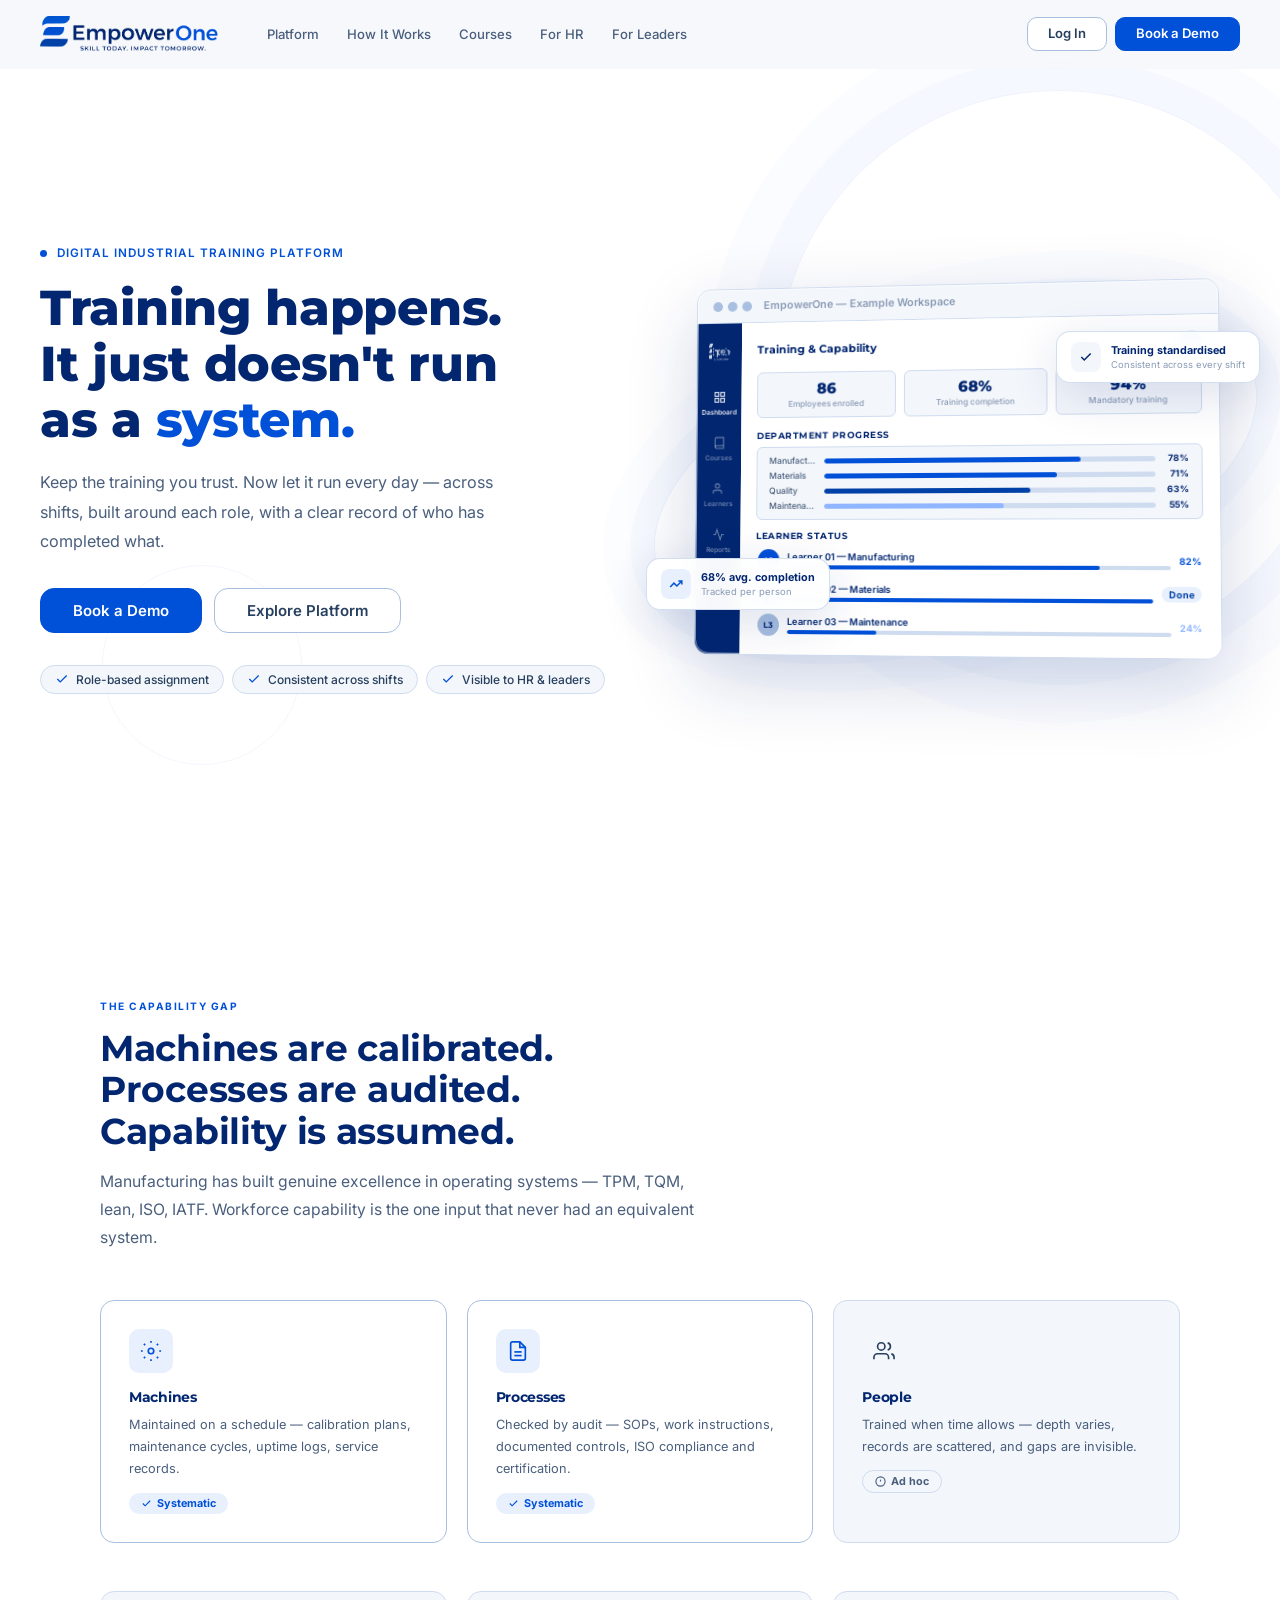
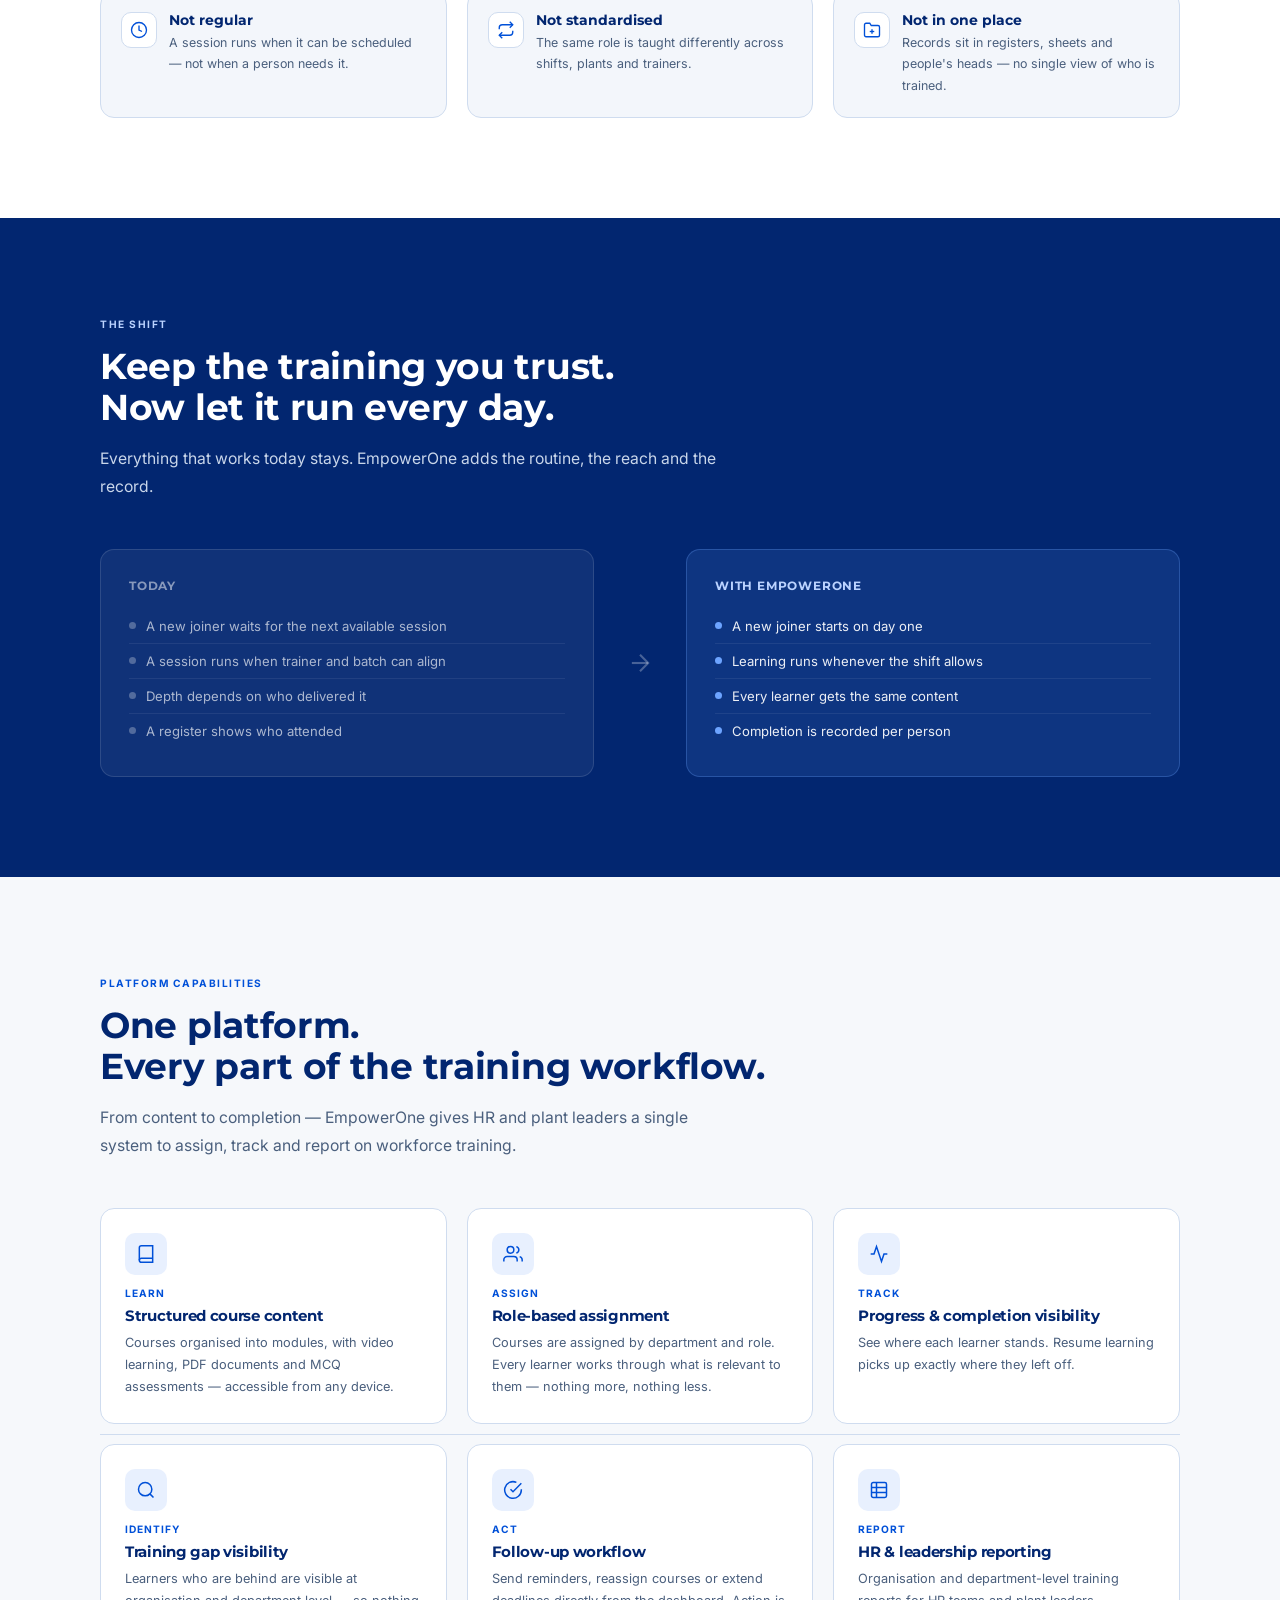
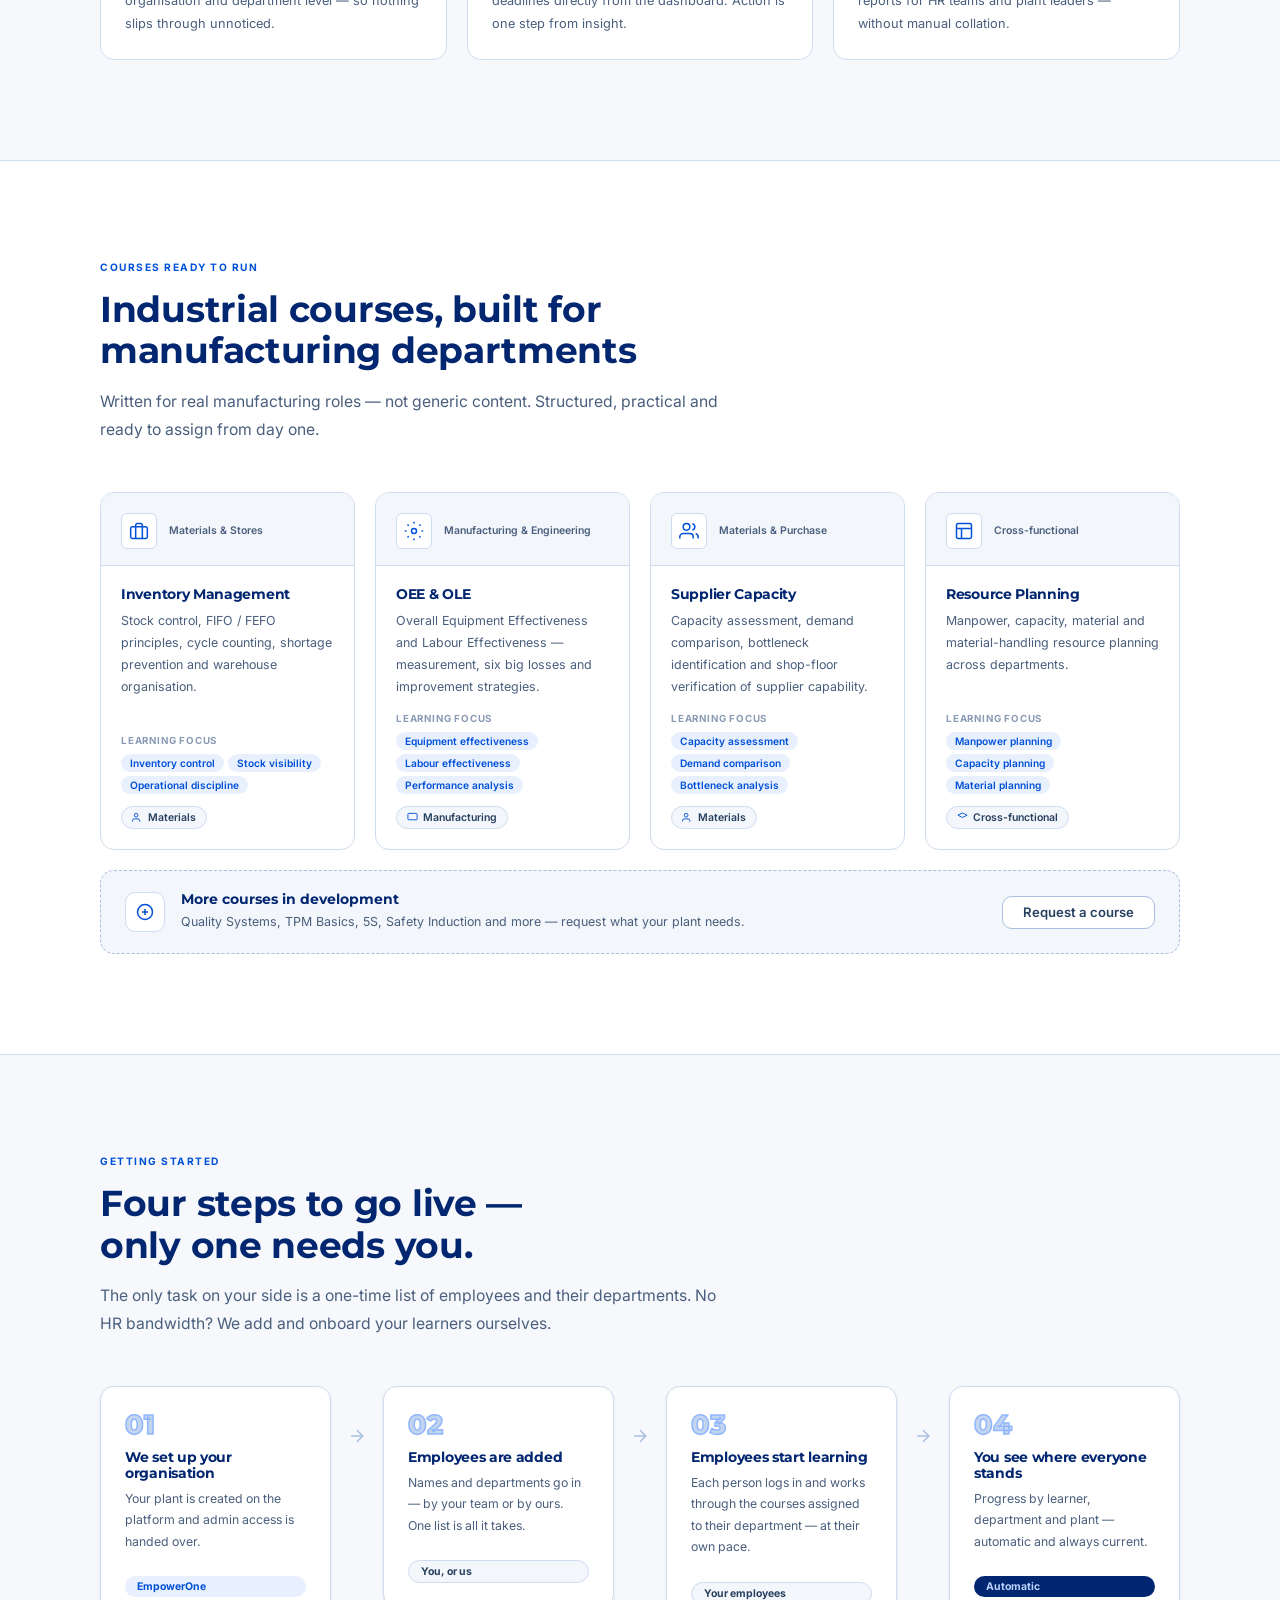
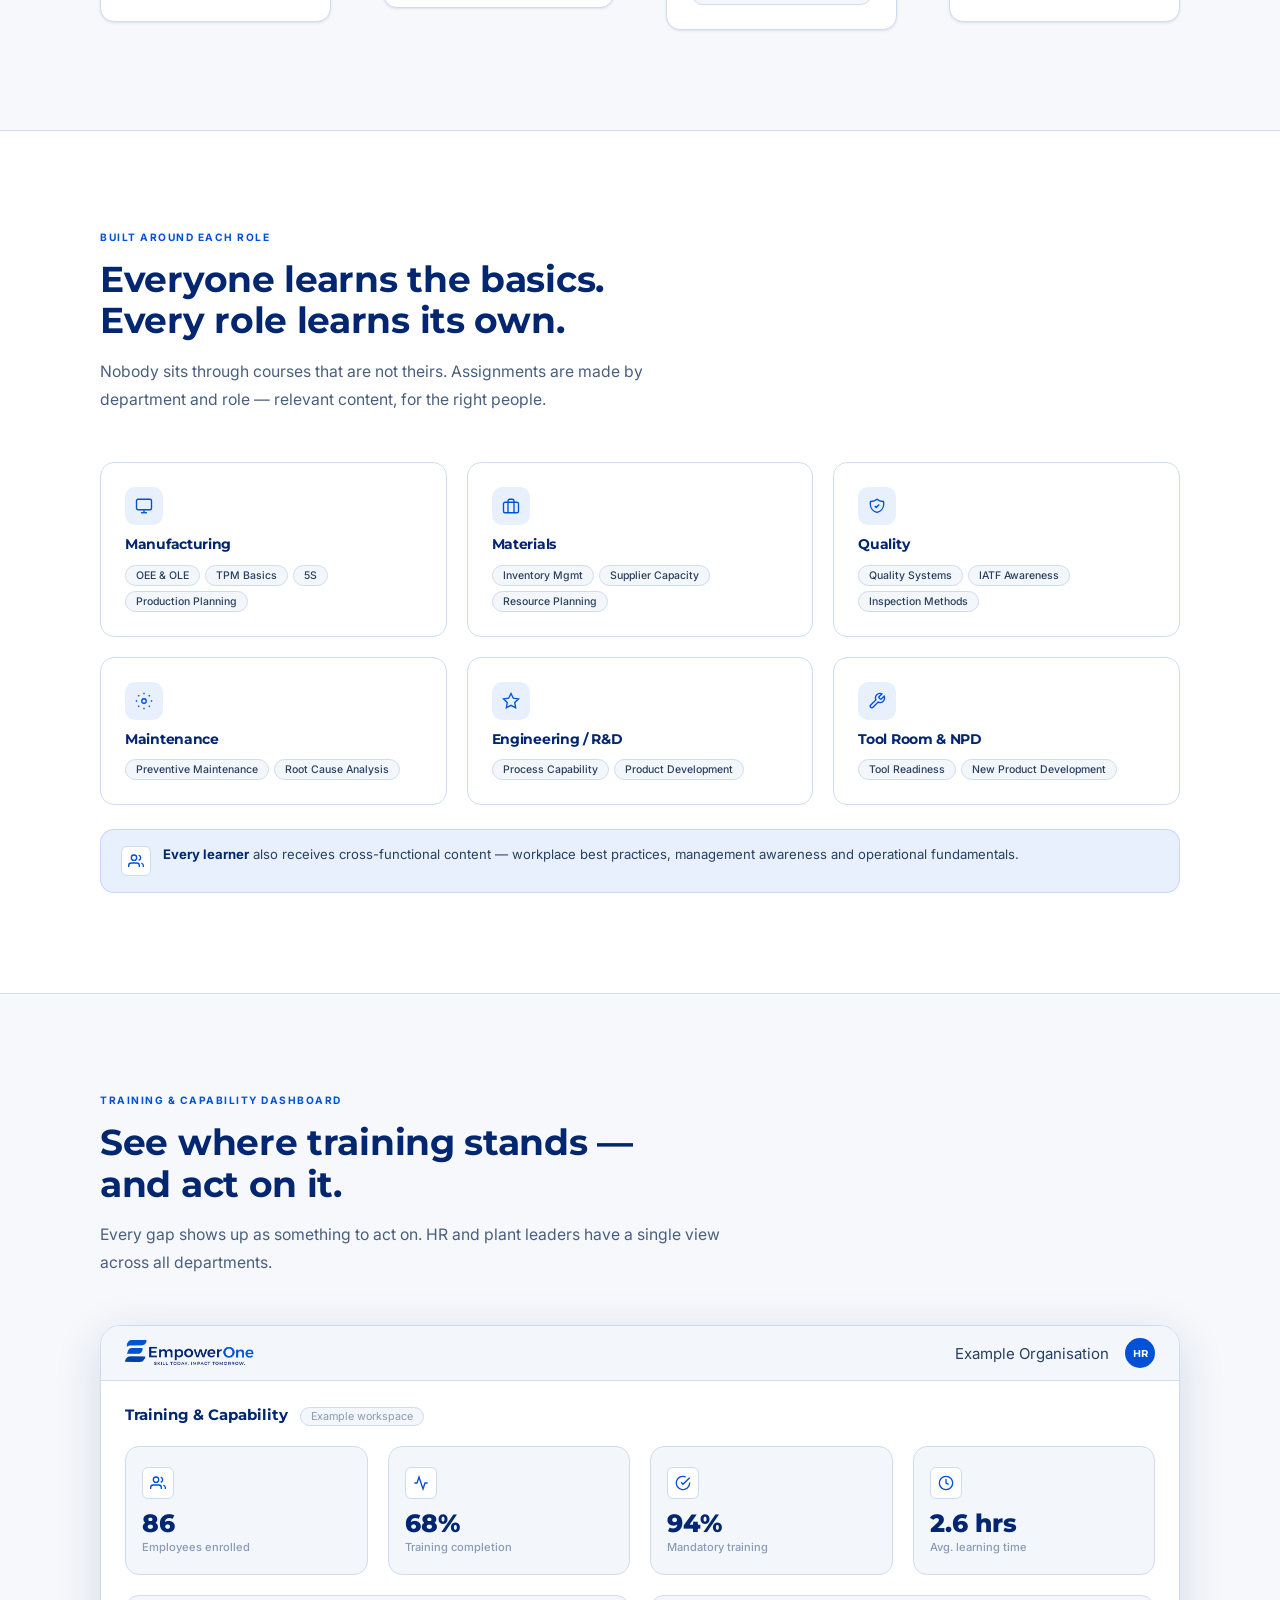
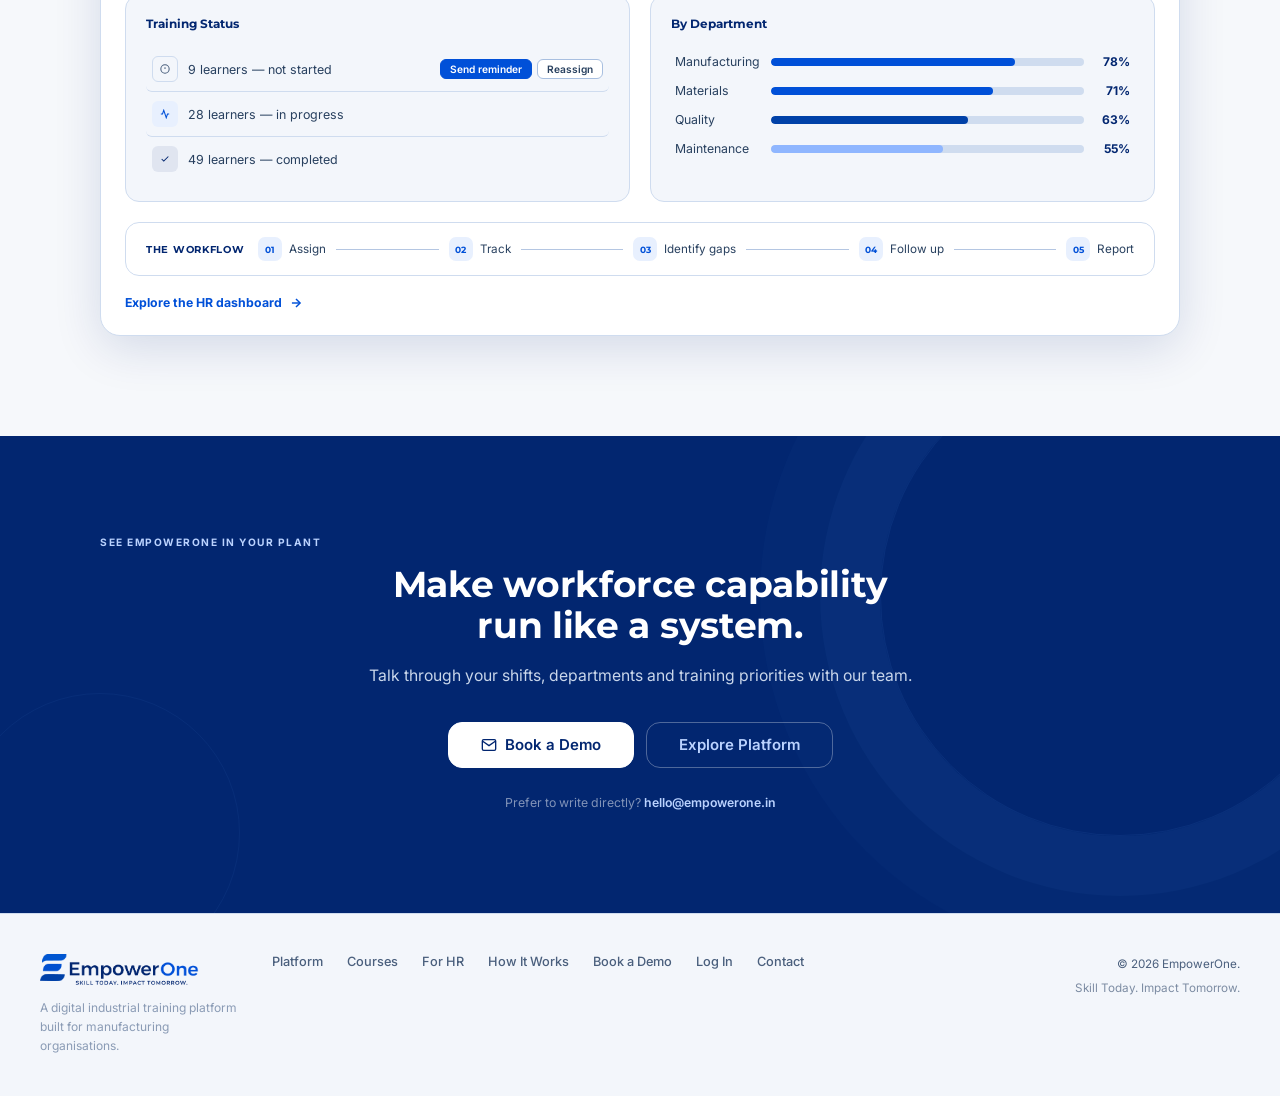
==== commit 914c9dfd: "did some changes" ====
--- a/index.html
+++ b/index.html
@@ -1,34 +1,31 @@
-﻿<!DOCTYPE html>
+<!DOCTYPE html>
 <html lang="en">
 <head>
   <meta charset="UTF-8">
   <meta name="viewport" content="width=device-width, initial-scale=1.0">
-  <meta name="description" content="EmpowerOne is the workforce capability platform for manufacturing: consistent training across shifts, assigned by role, and visible to HR and plant leaders.">
-  <meta property="og:title" content="EmpowerOne — Make workforce capability run like a system">
-  <meta property="og:description" content="Keep the training you trust. Now let it run every day across shifts, departments and plants.">
+  <meta name="description" content="EmpowerOne is a digital industrial training platform built for manufacturing organisations — consistent training assigned by role, visible to HR and plant leaders.">
+  <meta property="og:title" content="EmpowerOne — Workforce Capability for Manufacturing">
+  <meta property="og:description" content="Role-based industrial training. Consistent across shifts. Visible to HR and plant leadership.">
   <meta property="og:type" content="website">
-  <title>EmpowerOne - Skill Today. Impact Tomorrow.</title>
+  <title>EmpowerOne — Skill Today. Impact Tomorrow.</title>
   <link rel="preconnect" href="https://fonts.googleapis.com">
   <link rel="preconnect" href="https://fonts.gstatic.com" crossorigin>
   <link href="https://fonts.googleapis.com/css2?family=Montserrat:wght@400;500;600;700;800&family=Inter:wght@300;400;500;600;700&display=swap" rel="stylesheet">
   <link rel="stylesheet" href="styles/landing.css">
 </head>
 <body>
-  <nav class="lnav" id="lnav">
+  <nav class="lnav" id="lnav" role="navigation" aria-label="Primary navigation">
     <div class="lnav-inner">
-      <a href="index.html" class="lnav-logo">
-        <img src="Images and Files/LOGO PNG.png" alt="EmpowerOne" style="height:36px">
-      </a>
-      <button class="lnav-menu-toggle" type="button" aria-label="Toggle navigation" aria-expanded="false" aria-controls="primary-navigation">
-        <span></span><span></span><span></span>
+      <a href="index.html" class="lnav-logo" aria-label="EmpowerOne home"><img src="Images and Files/LOGO PNG.png" alt="EmpowerOne" style="height:36px"></a>
+      <button class="lnav-menu-toggle" type="button" aria-label="Open navigation menu" aria-expanded="false" aria-controls="primary-navigation">
+        <span aria-hidden="true"></span><span aria-hidden="true"></span><span aria-hidden="true"></span>
       </button>
-      <ul class="lnav-links" id="primary-navigation">
-        <li><a href="#dashboard-preview">Platform</a></li>
+      <ul class="lnav-links" id="primary-navigation" role="list">
+        <li><a href="#platform">Platform</a></li>
         <li><a href="#how">How It Works</a></li>
         <li><a href="#courses">Courses</a></li>
         <li><a href="#dashboard-preview">For HR</a></li>
         <li><a href="#roles">For Leaders</a></li>
-        <li><a href="#why">About</a></li>
       </ul>
       <div class="lnav-actions">
         <a href="app/login.html" class="lbtn lbtn-outline">Log In</a>
@@ -37,374 +34,241 @@
     </div>
   </nav>
 
-  <section class="hero">
+  <section class="hero" aria-labelledby="hero-heading">
     <div class="hero-content">
-      <div class="hero-eyebrow"><span class="eyebrow-dot"></span> A Digital Industrial Training Platform</div>
-      <h1>Training happens.<br>It just doesn't run<br>as a <span class="hero-highlight">system.</span></h1>
+      <div class="hero-eyebrow"><span class="eyebrow-dot" aria-hidden="true"></span>Digital Industrial Training Platform</div>
+      <h1 id="hero-heading">Training happens.<br>It just doesn't run<br>as a <span class="hero-highlight">system.</span></h1>
       <p class="hero-sub">Keep the training you trust. Now let it run every day — across shifts, built around each role, with a clear record of who has completed what.</p>
       <div class="hero-btns">
         <a href="#contact" class="lbtn lbtn-primary lbtn-lg">Book a Demo</a>
         <a href="app/login.html" class="lbtn lbtn-outline lbtn-lg">Explore Platform</a>
       </div>
-      <div class="hero-stats">
-        <div class="hstat"><span class="hstat-val">147</span><span class="hstat-lbl">Employees enrolled</span></div>
-        <div class="hstat-sep"></div>
-        <div class="hstat"><span class="hstat-val">74%</span><span class="hstat-lbl">Avg completion rate</span></div>
-        <div class="hstat-sep"></div>
-        <div class="hstat"><span class="hstat-val">3</span><span class="hstat-lbl">Courses ready to go</span></div>
-      </div>
-    </div>
-    <div class="hero-visual">
+      <div class="hero-pill-row">
+        <div class="hero-pill"><svg width="14" height="14" viewBox="0 0 24 24" fill="none" stroke="currentColor" stroke-width="2.2" aria-hidden="true"><polyline points="20 6 9 17 4 12"/></svg>Role-based assignment</div>
+        <div class="hero-pill"><svg width="14" height="14" viewBox="0 0 24 24" fill="none" stroke="currentColor" stroke-width="2.2" aria-hidden="true"><polyline points="20 6 9 17 4 12"/></svg>Consistent across shifts</div>
+        <div class="hero-pill"><svg width="14" height="14" viewBox="0 0 24 24" fill="none" stroke="currentColor" stroke-width="2.2" aria-hidden="true"><polyline points="20 6 9 17 4 12"/></svg>Visible to HR &amp; leaders</div>
+      </div>
+    </div>
+    <div class="hero-visual" aria-hidden="true">
       <div class="hero-mockup">
-        <div class="mockup-bar">
-          <div class="mockup-dots"><span></span><span></span><span></span></div>
-          <div class="mockup-title">EmpowerOne Platform</div>
+        <div class="mockup-chrome">
+          <div class="mockup-chrome-dots"><span></span><span></span><span></span></div>
+          <div class="mockup-chrome-title">EmpowerOne — Example Workspace</div>
         </div>
         <div class="mockup-body">
           <div class="mockup-sidebar">
-            <div class="ms-item ms-active"></div>
-            <div class="ms-item"></div>
-            <div class="ms-item"></div>
-            <div class="ms-item"></div>
-            <div class="ms-item"></div>
+            <div class="ms-logo"><img src="Images and Files/LOGO PNG.png" alt="" style="height:18px;filter:brightness(0) invert(1);opacity:.8"></div>
+            <div class="ms-item ms-active"><svg width="13" height="13" viewBox="0 0 24 24" fill="none" stroke="currentColor" stroke-width="2"><rect x="3" y="3" width="7" height="7"/><rect x="14" y="3" width="7" height="7"/><rect x="3" y="14" width="7" height="7"/><rect x="14" y="14" width="7" height="7"/></svg><span>Dashboard</span></div>
+            <div class="ms-item"><svg width="13" height="13" viewBox="0 0 24 24" fill="none" stroke="currentColor" stroke-width="2"><path d="M4 19.5A2.5 2.5 0 016.5 17H20"/><path d="M6.5 2H20v20H6.5A2.5 2.5 0 014 19.5v-15A2.5 2.5 0 016.5 2z"/></svg><span>Courses</span></div>
+            <div class="ms-item"><svg width="13" height="13" viewBox="0 0 24 24" fill="none" stroke="currentColor" stroke-width="2"><path d="M17 21v-2a4 4 0 00-4-4H5a4 4 0 00-4 4v2"/><circle cx="9" cy="7" r="4"/></svg><span>Learners</span></div>
+            <div class="ms-item"><svg width="13" height="13" viewBox="0 0 24 24" fill="none" stroke="currentColor" stroke-width="2"><polyline points="22 12 18 12 15 21 9 3 6 12 2 12"/></svg><span>Reports</span></div>
           </div>
           <div class="mockup-main">
+            <div class="mockup-topbar"><span class="mockup-page-title">Training &amp; Capability</span><div class="mockup-av">HR</div></div>
             <div class="mockup-kpis">
-              <div class="mk" style="background:#E8F0FE"><div class="mk-v" style="color:#0050D8">147</div><div class="mk-l">Enrolled</div></div>
-              <div class="mk" style="background:#E6F6F0"><div class="mk-v" style="color:#0D7A4E">74%</div><div class="mk-l">Completed</div></div>
-              <div class="mk" style="background:#FEF3E2"><div class="mk-v" style="color:#A05C00">12</div><div class="mk-l">Overdue</div></div>
-            </div>
+              <div class="mk mk-primary"><div class="mk-v">86</div><div class="mk-l">Employees enrolled</div></div>
+              <div class="mk mk-secondary"><div class="mk-v">68%</div><div class="mk-l">Training completion</div></div>
+              <div class="mk mk-tertiary"><div class="mk-v">94%</div><div class="mk-l">Mandatory training</div></div>
+            </div>
+            <div class="mockup-section-label">Department Progress</div>
             <div class="mockup-chart">
-              <div class="mch-label">Department Progress</div>
-              <div class="mbar-row"><span>Mfg</span><div class="mbar"><div style="width:81%;background:#0050D8;height:100%;border-radius:4px"></div></div><b>81%</b></div>
-              <div class="mbar-row"><span>Mat</span><div class="mbar"><div style="width:72%;background:#0050D8;height:100%;border-radius:4px"></div></div><b>72%</b></div>
-              <div class="mbar-row"><span>Qlty</span><div class="mbar"><div style="width:66%;background:#0050D8;height:100%;border-radius:4px"></div></div><b>66%</b></div>
-              <div class="mbar-row"><span>Mnt</span><div class="mbar"><div style="width:58%;background:#F59E0B;height:100%;border-radius:4px"></div></div><b>58%</b></div>
-            </div>
+              <div class="mbar-row"><span class="mbar-dept">Manufacturing</span><div class="mbar"><div class="mbar-fill" style="width:78%"></div></div><b>78%</b></div>
+              <div class="mbar-row"><span class="mbar-dept">Materials</span><div class="mbar"><div class="mbar-fill" style="width:71%"></div></div><b>71%</b></div>
+              <div class="mbar-row"><span class="mbar-dept">Quality</span><div class="mbar"><div class="mbar-fill mbar-fill-mid" style="width:63%"></div></div><b>63%</b></div>
+              <div class="mbar-row"><span class="mbar-dept">Maintenance</span><div class="mbar"><div class="mbar-fill mbar-fill-soft" style="width:55%"></div></div><b>55%</b></div>
+            </div>
+            <div class="mockup-section-label" style="margin-top:10px">Learner Status</div>
             <div class="mockup-learners">
-              <div class="ml-row"><div class="ml-av" style="background:#0050D8">RK</div><div><div class="ml-name">Rajesh Kumar</div><div class="ml-prog"><div class="ml-fill" style="width:80%"></div></div></div><span class="ml-pct">80%</span></div>
-              <div class="ml-row"><div class="ml-av" style="background:#0D7A4E">PS</div><div><div class="ml-name">Priya Sharma</div><div class="ml-prog"><div class="ml-fill" style="width:100%;background:#0D7A4E"></div></div></div><span class="ml-pct" style="color:#0D7A4E">Done</span></div>
-              <div class="ml-row"><div class="ml-av" style="background:#A05C00">AM</div><div><div class="ml-name">Amit Mehta</div><div class="ml-prog"><div class="ml-fill" style="width:0%"></div></div></div><span class="ml-pct" style="color:#C41A1A">Overdue</span></div>
+              <div class="ml-row"><div class="ml-av">L1</div><div class="ml-info"><div class="ml-name">Learner 01 — Manufacturing</div><div class="ml-prog"><div class="ml-fill" style="width:82%"></div></div></div><span class="ml-pct">82%</span></div>
+              <div class="ml-row"><div class="ml-av">L2</div><div class="ml-info"><div class="ml-name">Learner 02 — Materials</div><div class="ml-prog"><div class="ml-fill" style="width:100%"></div></div></div><span class="ml-badge">Done</span></div>
+              <div class="ml-row"><div class="ml-av ml-av-muted">L3</div><div class="ml-info"><div class="ml-name">Learner 03 — Maintenance</div><div class="ml-prog"><div class="ml-fill" style="width:24%"></div></div></div><span class="ml-pct ml-pct-soft">24%</span></div>
             </div>
           </div>
         </div>
       </div>
-      <div class="hero-signal signal-top"><span class="signal-icon">✓</span><span><strong>Training standardised</strong><small>Across every shift</small></span></div>
-      <div class="hero-signal signal-bottom"><span class="signal-icon">↗</span><span><strong>74% completion</strong><small>+12% this month</small></span></div>
-    </div>
-  </section>
-
-  <section class="section section-white" id="why">
-    <div class="sc">
-      <div class="eyebrow">The Problem</div>
-      <h2>Machines are calibrated. Processes are audited.<br>Capability is assumed.</h2>
-      <p class="sc-sub">Indian manufacturing has built genuine excellence in systems - TPM, TQM, lean, ISO and IATF. Workforce capability is the one input that never had an equivalent system.</p>
-      <div class="gap-grid">
-        <div class="gap-card gap-good">
-          <div class="gap-icon">&#9881;</div>
-          <h4>Machines</h4>
-          <p>Maintained on a schedule — calibration plans, maintenance cycles, uptime logs.</p>
-          <div class="gap-pill gap-pill-good">Systematic</div>
-        </div>
-        <div class="gap-card gap-good">
-          <div class="gap-icon">&#128203;</div>
-          <h4>Processes</h4>
-          <p>Checked by audit — SOPs, work instructions, certifications, ISO compliance.</p>
-          <div class="gap-pill gap-pill-good">Systematic</div>
-        </div>
-        <div class="gap-card gap-bad">
-          <div class="gap-icon">&#128119;</div>
-          <h4>People</h4>
-          <p>Trained when time allows — sessions happen, but depth varies and records are scattered.</p>
-          <div class="gap-pill gap-pill-bad">Ad hoc</div>
-        </div>
-      </div>
-      <div class="prob-grid">
-        <div class="prob-item"><div class="prob-icon">&#9200;</div><div><strong>Not regular</strong><p>A session runs when it can be scheduled, not when a person needs it</p></div></div>
-        <div class="prob-item"><div class="prob-icon">&#128260;</div><div><strong>Not standardised</strong><p>The same role is taught differently across shifts, plants and trainers</p></div></div>
-        <div class="prob-item"><div class="prob-icon">&#128193;</div><div><strong>Not in one place</strong><p>Records sit in registers, sheets and people's heads — no single view of who is trained</p></div></div>
-      </div>
-    </div>
-  </section>
-
-  <section class="section section-bg training-today" id="training-today">
-    <div class="sc">
-      <div class="eyebrow">Training Today</div>
-      <h2>Training happens.<br>It just doesn't run as a system.</h2>
-      <p class="sc-sub">Sessions depend on a trainer being free, a batch coming together and production allowing the time. That makes capability hard to see and difficult to repeat.</p>
-      <div class="training-friction-grid">
-        <article class="friction-card"><span class="friction-index">01</span><div class="friction-glyph" aria-hidden="true"><span></span><span></span><span></span></div><h3>Availability</h3><p>Next scheduled session</p><strong>3 weeks away</strong><small>Learning starts when a session can be arranged.</small></article>
-        <article class="friction-card"><span class="friction-index">02</span><div class="shift-stack"><span>Shift A</span><span>Shift B</span><span>Shift C</span></div><h3>Consistency</h3><p>Same SOP, understood by</p><strong>Every shift?</strong><small>Training depth varies between plants, teams and trainers.</small></article>
-        <article class="friction-card"><span class="friction-index">03</span><div class="record-stack"><span>Registers</span><span>Sheets</span><span>Memory</span></div><h3>Visibility</h3><p>Who has finished which training?</p><strong>Not in one place</strong><small>Records are scattered, so gaps are hard to follow up.</small></article>
-      </div>
-    </div>
-  </section>
-
-  <section class="section section-navy" id="the-shift">
-    <div class="sc">
-      <div class="eyebrow" style="color:#7FB3FF">The Shift</div>
-      <h2 style="color:#fff">Keep the training you trust.<br>Now let it run every day.</h2>
-      <p class="sc-sub" style="color:rgba(255,255,255,0.7)">Everything that works today stays. EmpowerOne adds the routine, the reach and the record.</p>
+      <div class="hero-signal signal-top"><span class="signal-icon" aria-hidden="true"><svg width="14" height="14" viewBox="0 0 24 24" fill="none" stroke="currentColor" stroke-width="2.5"><polyline points="20 6 9 17 4 12"/></svg></span><span><strong>Training standardised</strong><small>Consistent across every shift</small></span></div>
+      <div class="hero-signal signal-bottom"><span class="signal-icon signal-icon-blue" aria-hidden="true"><svg width="14" height="14" viewBox="0 0 24 24" fill="none" stroke="currentColor" stroke-width="2.5"><polyline points="22 7 13.5 15.5 8.5 10.5 2 17"/><polyline points="16 7 22 7 22 13"/></svg></span><span><strong>68% avg. completion</strong><small>Tracked per person</small></span></div>
+    </div>
+  </section>
+
+  <section class="section section-white" id="why" aria-labelledby="why-heading">
+    <div class="sc">
+      <div class="eyebrow">The Capability Gap</div>
+      <h2 id="why-heading">Machines are calibrated.<br>Processes are audited.<br>Capability is assumed.</h2>
+      <p class="sc-sub">Manufacturing has built genuine excellence in operating systems — TPM, TQM, lean, ISO, IATF. Workforce capability is the one input that never had an equivalent system.</p>
+      <div class="gap-grid" role="list">
+        <div class="gap-card gap-card-sys" role="listitem"><div class="gap-card-icon" aria-hidden="true"><svg width="22" height="22" viewBox="0 0 24 24" fill="none" stroke="currentColor" stroke-width="1.8"><circle cx="12" cy="12" r="3"/><path d="M12 1v2M12 21v2M4.22 4.22l1.42 1.42M18.36 18.36l1.42 1.42M1 12h2M21 12h2M4.22 19.78l1.42-1.42M18.36 5.64l1.42-1.42"/></svg></div><h3>Machines</h3><p>Maintained on a schedule — calibration plans, maintenance cycles, uptime logs, service records.</p><div class="gap-pill gap-pill-sys"><svg width="11" height="11" viewBox="0 0 24 24" fill="none" stroke="currentColor" stroke-width="2.5" aria-hidden="true"><polyline points="20 6 9 17 4 12"/></svg>Systematic</div></div>
+        <div class="gap-card gap-card-sys" role="listitem"><div class="gap-card-icon" aria-hidden="true"><svg width="22" height="22" viewBox="0 0 24 24" fill="none" stroke="currentColor" stroke-width="1.8"><path d="M14 2H6a2 2 0 00-2 2v16a2 2 0 002 2h12a2 2 0 002-2V8z"/><polyline points="14 2 14 8 20 8"/><line x1="16" y1="13" x2="8" y2="13"/><line x1="16" y1="17" x2="8" y2="17"/></svg></div><h3>Processes</h3><p>Checked by audit — SOPs, work instructions, documented controls, ISO compliance and certification.</p><div class="gap-pill gap-pill-sys"><svg width="11" height="11" viewBox="0 0 24 24" fill="none" stroke="currentColor" stroke-width="2.5" aria-hidden="true"><polyline points="20 6 9 17 4 12"/></svg>Systematic</div></div>
+        <div class="gap-card gap-card-gap" role="listitem"><div class="gap-card-icon gap-card-icon-gap" aria-hidden="true"><svg width="22" height="22" viewBox="0 0 24 24" fill="none" stroke="currentColor" stroke-width="1.8"><path d="M17 21v-2a4 4 0 00-4-4H5a4 4 0 00-4 4v2"/><circle cx="9" cy="7" r="4"/><path d="M23 21v-2a4 4 0 00-3-3.87M16 3.13a4 4 0 010 7.75"/></svg></div><h3>People</h3><p>Trained when time allows — depth varies, records are scattered, and gaps are invisible.</p><div class="gap-pill gap-pill-gap"><svg width="11" height="11" viewBox="0 0 24 24" fill="none" stroke="currentColor" stroke-width="2.5" aria-hidden="true"><circle cx="12" cy="12" r="10"/><line x1="12" y1="8" x2="12" y2="12"/><line x1="12" y1="16" x2="12.01" y2="16"/></svg>Ad hoc</div></div>
+      </div>
+      <div class="prob-grid" role="list">
+        <div class="prob-item" role="listitem"><div class="prob-icon" aria-hidden="true"><svg width="18" height="18" viewBox="0 0 24 24" fill="none" stroke="currentColor" stroke-width="1.8"><circle cx="12" cy="12" r="10"/><polyline points="12 6 12 12 16 14"/></svg></div><div><strong>Not regular</strong><p>A session runs when it can be scheduled — not when a person needs it.</p></div></div>
+        <div class="prob-item" role="listitem"><div class="prob-icon" aria-hidden="true"><svg width="18" height="18" viewBox="0 0 24 24" fill="none" stroke="currentColor" stroke-width="1.8"><polyline points="17 1 21 5 17 9"/><path d="M3 11V9a4 4 0 014-4h14"/><polyline points="7 23 3 19 7 15"/><path d="M21 13v2a4 4 0 01-4 4H3"/></svg></div><div><strong>Not standardised</strong><p>The same role is taught differently across shifts, plants and trainers.</p></div></div>
+        <div class="prob-item" role="listitem"><div class="prob-icon" aria-hidden="true"><svg width="18" height="18" viewBox="0 0 24 24" fill="none" stroke="currentColor" stroke-width="1.8"><path d="M22 19a2 2 0 01-2 2H4a2 2 0 01-2-2V5a2 2 0 012-2h5l2 3h9a2 2 0 012 2z"/><line x1="12" y1="11" x2="12" y2="17"/><line x1="9" y1="14" x2="15" y2="14"/></svg></div><div><strong>Not in one place</strong><p>Records sit in registers, sheets and people's heads — no single view of who is trained.</p></div></div>
+      </div>
+    </div>
+  </section>
+
+  <section class="section section-navy" id="the-shift" aria-labelledby="shift-heading">
+    <div class="sc">
+      <div class="eyebrow eyebrow-on-dark">The Shift</div>
+      <h2 id="shift-heading" class="on-dark">Keep the training you trust.<br>Now let it run every day.</h2>
+      <p class="sc-sub sc-sub-dark">Everything that works today stays. EmpowerOne adds the routine, the reach and the record.</p>
       <div class="shift-compare">
-        <div class="shift-col shift-today">
-          <div class="shift-header">Today</div>
-          <div class="shift-row"><span class="shift-dot sdot-bad"></span>A new joiner waits for the next session</div>
-          <div class="shift-row"><span class="shift-dot sdot-bad"></span>A session runs when trainer and batch align</div>
-          <div class="shift-row"><span class="shift-dot sdot-bad"></span>Depth depends on who delivered it</div>
-          <div class="shift-row"><span class="shift-dot sdot-bad"></span>A register shows who attended</div>
-        </div>
-        <div class="shift-arrow">&#8594;</div>
-        <div class="shift-col shift-future">
-          <div class="shift-header">With EmpowerOne</div>
-          <div class="shift-row"><span class="shift-dot sdot-good"></span>A new joiner starts on day one</div>
-          <div class="shift-row"><span class="shift-dot sdot-good"></span>Learning runs whenever the shift allows</div>
-          <div class="shift-row"><span class="shift-dot sdot-good"></span>Every learner gets the same content</div>
-          <div class="shift-row"><span class="shift-dot sdot-good"></span>Completion is recorded per person</div>
-        </div>
-      </div>
-    </div>
-  </section>
-
-  <section class="section section-white" id="courses">
+        <div class="shift-col shift-today"><div class="shift-header">Today</div><div class="shift-row"><span class="shift-dot shift-dot-neutral" aria-hidden="true"></span>A new joiner waits for the next available session</div><div class="shift-row"><span class="shift-dot shift-dot-neutral" aria-hidden="true"></span>A session runs when trainer and batch can align</div><div class="shift-row"><span class="shift-dot shift-dot-neutral" aria-hidden="true"></span>Depth depends on who delivered it</div><div class="shift-row"><span class="shift-dot shift-dot-neutral" aria-hidden="true"></span>A register shows who attended</div></div>
+        <div class="shift-arrow" aria-hidden="true"><svg width="28" height="28" viewBox="0 0 24 24" fill="none" stroke="currentColor" stroke-width="1.8"><line x1="5" y1="12" x2="19" y2="12"/><polyline points="12 5 19 12 12 19"/></svg></div>
+        <div class="shift-col shift-future"><div class="shift-header shift-header-brand">With EmpowerOne</div><div class="shift-row shift-row-brand"><span class="shift-dot shift-dot-brand" aria-hidden="true"></span>A new joiner starts on day one</div><div class="shift-row shift-row-brand"><span class="shift-dot shift-dot-brand" aria-hidden="true"></span>Learning runs whenever the shift allows</div><div class="shift-row shift-row-brand"><span class="shift-dot shift-dot-brand" aria-hidden="true"></span>Every learner gets the same content</div><div class="shift-row shift-row-brand"><span class="shift-dot shift-dot-brand" aria-hidden="true"></span>Completion is recorded per person</div></div>
+      </div>
+    </div>
+  </section>
+
+  <section class="section section-bg" id="platform" aria-labelledby="platform-heading">
+    <div class="sc">
+      <div class="eyebrow">Platform Capabilities</div>
+      <h2 id="platform-heading">One platform.<br>Every part of the training workflow.</h2>
+      <p class="sc-sub">From content to completion — EmpowerOne gives HR and plant leaders a single system to assign, track and report on workforce training.</p>
+      <div class="platform-grid" role="list">
+        <div class="platform-card" role="listitem"><div class="platform-card-icon" aria-hidden="true"><svg width="20" height="20" viewBox="0 0 24 24" fill="none" stroke="currentColor" stroke-width="1.8"><path d="M4 19.5A2.5 2.5 0 016.5 17H20"/><path d="M6.5 2H20v20H6.5A2.5 2.5 0 014 19.5v-15A2.5 2.5 0 016.5 2z"/></svg></div><div class="platform-card-label">Learn</div><h3>Structured course content</h3><p>Courses organised into modules, with video learning, PDF documents and MCQ assessments — accessible from any device.</p></div>
+        <div class="platform-card" role="listitem"><div class="platform-card-icon" aria-hidden="true"><svg width="20" height="20" viewBox="0 0 24 24" fill="none" stroke="currentColor" stroke-width="1.8"><path d="M17 21v-2a4 4 0 00-4-4H5a4 4 0 00-4 4v2"/><circle cx="9" cy="7" r="4"/><path d="M23 21v-2a4 4 0 00-3-3.87M16 3.13a4 4 0 010 7.75"/></svg></div><div class="platform-card-label">Assign</div><h3>Role-based assignment</h3><p>Courses are assigned by department and role. Every learner works through what is relevant to them — nothing more, nothing less.</p></div>
+        <div class="platform-card" role="listitem"><div class="platform-card-icon" aria-hidden="true"><svg width="20" height="20" viewBox="0 0 24 24" fill="none" stroke="currentColor" stroke-width="1.8"><polyline points="22 12 18 12 15 21 9 3 6 12 2 12"/></svg></div><div class="platform-card-label">Track</div><h3>Progress &amp; completion visibility</h3><p>See where each learner stands. Resume learning picks up exactly where they left off.</p></div>
+        <div class="platform-card" role="listitem"><div class="platform-card-icon" aria-hidden="true"><svg width="20" height="20" viewBox="0 0 24 24" fill="none" stroke="currentColor" stroke-width="1.8"><circle cx="11" cy="11" r="8"/><line x1="21" y1="21" x2="16.65" y2="16.65"/></svg></div><div class="platform-card-label">Identify</div><h3>Training gap visibility</h3><p>Learners who are behind are visible at organisation and department level — so nothing slips through unnoticed.</p></div>
+        <div class="platform-card" role="listitem"><div class="platform-card-icon" aria-hidden="true"><svg width="20" height="20" viewBox="0 0 24 24" fill="none" stroke="currentColor" stroke-width="1.8"><path d="M22 11.08V12a10 10 0 11-5.93-9.14"/><polyline points="22 4 12 14.01 9 11.01"/></svg></div><div class="platform-card-label">Act</div><h3>Follow-up workflow</h3><p>Send reminders, reassign courses or extend deadlines directly from the dashboard. Action is one step from insight.</p></div>
+        <div class="platform-card" role="listitem"><div class="platform-card-icon" aria-hidden="true"><svg width="20" height="20" viewBox="0 0 24 24" fill="none" stroke="currentColor" stroke-width="1.8"><rect x="3" y="3" width="18" height="18" rx="2" ry="2"/><line x1="3" y1="9" x2="21" y2="9"/><line x1="3" y1="15" x2="21" y2="15"/><line x1="9" y1="3" x2="9" y2="21"/></svg></div><div class="platform-card-label">Report</div><h3>HR &amp; leadership reporting</h3><p>Organisation and department-level training reports for HR teams and plant leaders — without manual collation.</p></div>
+      </div>
+    </div>
+  </section>
+
+  <section class="section section-white" id="courses" aria-labelledby="courses-heading">
     <div class="sc">
       <div class="eyebrow">Courses Ready to Run</div>
-      <h2>Industrial courses, built by people<br>who work inside plants</h2>
-      <p class="sc-sub">No lorem ipsum. No generic content. Courses written for manufacturing roles and departments, ready to assign from day one.</p>
-      <div class="courses-grid">
-        <div class="cc">
-          <div class="cc-thumb" style="background:linear-gradient(135deg,#022670,#0050D8)">
-            <svg width="44" height="44" viewBox="0 0 24 24" fill="none" stroke="white" stroke-width="1.5"><path d="M20 7H4a2 2 0 00-2 2v10a2 2 0 002 2h16a2 2 0 002-2V9a2 2 0 00-2-2z"/><path d="M16 21V5a2 2 0 00-2-2h-4a2 2 0 00-2 2v16"/></svg>
-          </div>
-          <div class="cc-body">
-            <div class="cc-tag">Materials &amp; Stores</div>
-            <h4>Inventory Management</h4>
-            <p>Stock control, FIFO/FEFO principles, cycle counting, shortage prevention and warehouse organisation.</p>
-            <div class="cc-meta"><span>&#128249; 34 videos</span><span>&#8987; ~8 hrs</span><span>&#127981; All depts.</span></div>
-          </div>
-        </div>
-        <div class="cc">
-          <div class="cc-thumb" style="background:linear-gradient(135deg,#0D4A8C,#1E7FD8)">
-            <svg width="44" height="44" viewBox="0 0 24 24" fill="none" stroke="white" stroke-width="1.5"><circle cx="12" cy="12" r="3"/><path d="M12 1v2M12 21v2M4.22 4.22l1.42 1.42M18.36 18.36l1.42 1.42M1 12h2M21 12h2M4.22 19.78l1.42-1.42M18.36 5.64l1.42-1.42"/></svg>
-          </div>
-          <div class="cc-body">
-            <div class="cc-tag">Manufacturing &amp; Engineering</div>
-            <h4>OEE &amp; OLE</h4>
-            <p>Overall Equipment Effectiveness and Overall Labour Effectiveness — measurement, losses, and improvement strategies.</p>
-            <div class="cc-meta"><span>&#128249; 9 videos</span><span>&#8987; ~3 hrs</span><span>&#127981; Manufacturing</span></div>
-          </div>
-        </div>
-        <div class="cc">
-          <div class="cc-thumb" style="background:linear-gradient(135deg,#1A4A7A,#2196C8)">
-            <svg width="44" height="44" viewBox="0 0 24 24" fill="none" stroke="white" stroke-width="1.5"><path d="M17 21v-2a4 4 0 00-4-4H5a4 4 0 00-4 4v2"/><circle cx="9" cy="7" r="4"/><path d="M23 21v-2a4 4 0 00-3-3.87M16 3.13a4 4 0 010 7.75"/></svg>
-          </div>
-          <div class="cc-body">
-            <div class="cc-tag">Materials &amp; Purchase</div>
-            <h4>Supplier Capacity Planning</h4>
-            <p>Vendor assessment, capacity modelling, lead time management and supply chain risk mitigation.</p>
-            <div class="cc-meta"><span>&#128249; 5 videos</span><span>&#8987; ~2 hrs</span><span>&#127981; Materials</span></div>
-          </div>
-        </div>
-        <div class="cc cc-more">
-          <div class="cc-more-num">+</div>
-          <h4>More courses coming</h4>
-          <p>Resource Planning, Quality Systems, TPM Basics, 5S Workplace Organisation, Safety Induction and more.</p>
-          <a href="#contact" class="lbtn lbtn-primary" style="margin-top:16px;display:inline-flex">Request a course</a>
-        </div>
-      </div>
-    </div>
-  </section>
-
-  <section class="section section-bg" id="how">
+      <h2 id="courses-heading">Industrial courses, built for<br>manufacturing departments</h2>
+      <p class="sc-sub">Written for real manufacturing roles — not generic content. Structured, practical and ready to assign from day one.</p>
+      <div class="courses-grid" role="list">
+        <article class="cc" role="listitem">
+          <div class="cc-header"><div class="cc-dept-icon" aria-hidden="true"><svg width="20" height="20" viewBox="0 0 24 24" fill="none" stroke="currentColor" stroke-width="1.8"><path d="M20 7H4a2 2 0 00-2 2v10a2 2 0 002 2h16a2 2 0 002-2V9a2 2 0 00-2-2z"/><path d="M16 21V5a2 2 0 00-2-2h-4a2 2 0 00-2 2v16"/></svg></div><span class="cc-tag">Materials &amp; Stores</span></div>
+          <div class="cc-body"><h3>Inventory Management</h3><p>Stock control, FIFO / FEFO principles, cycle counting, shortage prevention and warehouse organisation.</p><div class="cc-focus"><span class="cc-focus-label">Learning focus</span><div class="cc-focus-tags"><span>Inventory control</span><span>Stock visibility</span><span>Operational discipline</span></div></div><div class="cc-dept-row"><div class="cc-dept-chip"><svg width="11" height="11" viewBox="0 0 24 24" fill="none" stroke="currentColor" stroke-width="2" aria-hidden="true"><path d="M17 21v-2a4 4 0 00-4-4H5a4 4 0 00-4 4v2"/><circle cx="9" cy="7" r="4"/></svg>Materials</div></div></div>
+        </article>
+        <article class="cc" role="listitem">
+          <div class="cc-header"><div class="cc-dept-icon" aria-hidden="true"><svg width="20" height="20" viewBox="0 0 24 24" fill="none" stroke="currentColor" stroke-width="1.8"><circle cx="12" cy="12" r="3"/><path d="M12 1v2M12 21v2M4.22 4.22l1.42 1.42M18.36 18.36l1.42 1.42M1 12h2M21 12h2M4.22 19.78l1.42-1.42M18.36 5.64l1.42-1.42"/></svg></div><span class="cc-tag">Manufacturing &amp; Engineering</span></div>
+          <div class="cc-body"><h3>OEE &amp; OLE</h3><p>Overall Equipment Effectiveness and Labour Effectiveness — measurement, six big losses and improvement strategies.</p><div class="cc-focus"><span class="cc-focus-label">Learning focus</span><div class="cc-focus-tags"><span>Equipment effectiveness</span><span>Labour effectiveness</span><span>Performance analysis</span></div></div><div class="cc-dept-row"><div class="cc-dept-chip"><svg width="11" height="11" viewBox="0 0 24 24" fill="none" stroke="currentColor" stroke-width="2" aria-hidden="true"><rect x="2" y="3" width="20" height="14" rx="2"/></svg>Manufacturing</div></div></div>
+        </article>
+        <article class="cc" role="listitem">
+          <div class="cc-header"><div class="cc-dept-icon" aria-hidden="true"><svg width="20" height="20" viewBox="0 0 24 24" fill="none" stroke="currentColor" stroke-width="1.8"><path d="M17 21v-2a4 4 0 00-4-4H5a4 4 0 00-4 4v2"/><circle cx="9" cy="7" r="4"/><path d="M23 21v-2a4 4 0 00-3-3.87M16 3.13a4 4 0 010 7.75"/></svg></div><span class="cc-tag">Materials &amp; Purchase</span></div>
+          <div class="cc-body"><h3>Supplier Capacity</h3><p>Capacity assessment, demand comparison, bottleneck identification and shop-floor verification of supplier capability.</p><div class="cc-focus"><span class="cc-focus-label">Learning focus</span><div class="cc-focus-tags"><span>Capacity assessment</span><span>Demand comparison</span><span>Bottleneck analysis</span></div></div><div class="cc-dept-row"><div class="cc-dept-chip"><svg width="11" height="11" viewBox="0 0 24 24" fill="none" stroke="currentColor" stroke-width="2" aria-hidden="true"><path d="M17 21v-2a4 4 0 00-4-4H5a4 4 0 00-4 4v2"/><circle cx="9" cy="7" r="4"/></svg>Materials</div></div></div>
+        </article>
+        <article class="cc" role="listitem">
+          <div class="cc-header"><div class="cc-dept-icon" aria-hidden="true"><svg width="20" height="20" viewBox="0 0 24 24" fill="none" stroke="currentColor" stroke-width="1.8"><rect x="3" y="3" width="18" height="18" rx="2"/><path d="M3 9h18M9 21V9"/></svg></div><span class="cc-tag">Cross-functional</span></div>
+          <div class="cc-body"><h3>Resource Planning</h3><p>Manpower, capacity, material and material-handling resource planning across departments.</p><div class="cc-focus"><span class="cc-focus-label">Learning focus</span><div class="cc-focus-tags"><span>Manpower planning</span><span>Capacity planning</span><span>Material planning</span></div></div><div class="cc-dept-row"><div class="cc-dept-chip cc-dept-chip-wide"><svg width="11" height="11" viewBox="0 0 24 24" fill="none" stroke="currentColor" stroke-width="2" aria-hidden="true"><path d="M12 2L2 7l10 5 10-5-10-5z"/></svg>Cross-functional</div></div></div>
+        </article>
+      </div>
+      <div class="courses-more-strip"><div class="courses-more-content"><div class="courses-more-icon" aria-hidden="true"><svg width="18" height="18" viewBox="0 0 24 24" fill="none" stroke="currentColor" stroke-width="2"><circle cx="12" cy="12" r="10"/><line x1="12" y1="8" x2="12" y2="16"/><line x1="8" y1="12" x2="16" y2="12"/></svg></div><div><strong>More courses in development</strong><p>Quality Systems, TPM Basics, 5S, Safety Induction and more — request what your plant needs.</p></div></div><a href="#contact" class="lbtn lbtn-outline">Request a course</a></div>
+    </div>
+  </section>
+
+  <section class="section section-bg" id="how" aria-labelledby="how-heading">
     <div class="sc">
       <div class="eyebrow">Getting Started</div>
-      <h2>Four steps to go live —<br>only one needs you</h2>
+      <h2 id="how-heading">Four steps to go live —<br>only one needs you.</h2>
       <p class="sc-sub">The only task on your side is a one-time list of employees and their departments. No HR bandwidth? We add and onboard your learners ourselves.</p>
-      <div class="steps-row">
-        <div class="step-card">
-          <div class="step-num">01</div>
-          <h4>We set up your organisation</h4>
-          <p>Your plant is created on the platform and admin access is handed over.</p>
-          <span class="step-badge step-us">EmpowerOne</span>
-        </div>
-        <div class="step-arrow">&#8594;</div>
-        <div class="step-card">
-          <div class="step-num">02</div>
-          <h4>Employees are added</h4>
-          <p>Names and departments go in — by your team, or by ours.</p>
-          <span class="step-badge step-either">You, or us</span>
-        </div>
-        <div class="step-arrow">&#8594;</div>
-        <div class="step-card">
-          <div class="step-num">03</div>
-          <h4>Employees start learning</h4>
-          <p>Each person logs in and works through the courses for their department.</p>
-          <span class="step-badge step-them">Your employees</span>
-        </div>
-        <div class="step-arrow">&#8594;</div>
-        <div class="step-card">
-          <div class="step-num">04</div>
-          <h4>You see where everyone stands</h4>
-          <p>Progress by learner, department and plant — with what to follow up on.</p>
-          <span class="step-badge step-auto">Automatic</span>
-        </div>
-      </div>
-    </div>
-  </section>
-
-  <section class="section section-white" id="roles">
+      <div class="steps-track" role="list">
+        <div class="step-card" role="listitem"><div class="step-num">01</div><div class="step-body"><h3>We set up your organisation</h3><p>Your plant is created on the platform and admin access is handed over.</p></div><span class="step-badge step-badge-us">EmpowerOne</span></div>
+        <div class="step-connector" aria-hidden="true"><svg width="20" height="20" viewBox="0 0 24 24" fill="none" stroke="currentColor" stroke-width="1.8"><line x1="5" y1="12" x2="19" y2="12"/><polyline points="12 5 19 12 12 19"/></svg></div>
+        <div class="step-card" role="listitem"><div class="step-num">02</div><div class="step-body"><h3>Employees are added</h3><p>Names and departments go in — by your team or by ours. One list is all it takes.</p></div><span class="step-badge step-badge-either">You, or us</span></div>
+        <div class="step-connector" aria-hidden="true"><svg width="20" height="20" viewBox="0 0 24 24" fill="none" stroke="currentColor" stroke-width="1.8"><line x1="5" y1="12" x2="19" y2="12"/><polyline points="12 5 19 12 12 19"/></svg></div>
+        <div class="step-card" role="listitem"><div class="step-num">03</div><div class="step-body"><h3>Employees start learning</h3><p>Each person logs in and works through the courses assigned to their department — at their own pace.</p></div><span class="step-badge step-badge-them">Your employees</span></div>
+        <div class="step-connector" aria-hidden="true"><svg width="20" height="20" viewBox="0 0 24 24" fill="none" stroke="currentColor" stroke-width="1.8"><line x1="5" y1="12" x2="19" y2="12"/><polyline points="12 5 19 12 12 19"/></svg></div>
+        <div class="step-card" role="listitem"><div class="step-num">04</div><div class="step-body"><h3>You see where everyone stands</h3><p>Progress by learner, department and plant — automatic and always current.</p></div><span class="step-badge step-badge-auto">Automatic</span></div>
+      </div>
+    </div>
+  </section>
+
+  <section class="section section-white" id="roles" aria-labelledby="roles-heading">
     <div class="sc">
       <div class="eyebrow">Built Around Each Role</div>
-      <h2>Everyone learns the basics.<br>Every role learns its own.</h2>
-      <p class="sc-sub">Nobody sits through courses that are not theirs. Assignments are made by department and role.</p>
-      <div class="roles-grid">
-        <div class="role-card"><div class="role-ic" style="background:#E8F0FE;color:#0050D8"><svg width="22" height="22" viewBox="0 0 24 24" fill="none" stroke="currentColor" stroke-width="2"><path d="M17 21v-2a4 4 0 00-4-4H5a4 4 0 00-4 4v2"/><circle cx="9" cy="7" r="4"/><path d="M23 21v-2a4 4 0 00-3-3.87M16 3.13a4 4 0 010 7.75"/></svg></div><h4>Every Learner</h4><div class="role-tags"><span>Best Practices</span><span>Workplace Ops</span><span>Management Basics</span></div></div>
-        <div class="role-card"><div class="role-ic" style="background:#E6F6F0;color:#0D7A4E"><svg width="22" height="22" viewBox="0 0 24 24" fill="none" stroke="currentColor" stroke-width="2"><rect x="2" y="3" width="20" height="14" rx="2"/><path d="M8 21h8M12 17v4"/></svg></div><h4>Manufacturing</h4><div class="role-tags"><span>OEE &amp; OLE</span><span>TPM Basics</span><span>5S</span><span>Production Planning</span></div></div>
-        <div class="role-card"><div class="role-ic" style="background:#FEF3E2;color:#A05C00"><svg width="22" height="22" viewBox="0 0 24 24" fill="none" stroke="currentColor" stroke-width="2"><path d="M20 7H4a2 2 0 00-2 2v10a2 2 0 002 2h16a2 2 0 002-2V9a2 2 0 00-2-2z"/><path d="M16 21V5a2 2 0 00-2-2h-4a2 2 0 00-2 2v16"/></svg></div><h4>Materials</h4><div class="role-tags"><span>Inventory Mgmt</span><span>Supplier Capacity</span><span>Resource Planning</span></div></div>
-        <div class="role-card"><div class="role-ic" style="background:#FDEAEA;color:#C41A1A"><svg width="22" height="22" viewBox="0 0 24 24" fill="none" stroke="currentColor" stroke-width="2"><path d="M9 12l2 2 4-4m5.618-4.016A11.955 11.955 0 0112 2.944a11.955 11.955 0 01-8.618 3.04A12.02 12.02 0 003 9c0 5.591 3.824 10.29 9 11.622 5.176-1.332 9-6.03 9-11.622 0-1.042-.133-2.052-.382-3.016z"/></svg></div><h4>Quality</h4><div class="role-tags"><span>Quality Systems</span><span>IATF Awareness</span><span>Inspection Methods</span></div></div>
-        <div class="role-card"><div class="role-ic" style="background:#E8F0FE;color:#022670"><svg width="22" height="22" viewBox="0 0 24 24" fill="none" stroke="currentColor" stroke-width="2"><path d="M12 2L2 7l10 5 10-5-10-5zM2 17l10 5 10-5M2 12l10 5 10-5"/></svg></div><h4>Maintenance</h4><div class="role-tags"><span>Preventive Maintenance</span><span>Root Cause Analysis</span></div></div>
-        <div class="role-card"><div class="role-ic" style="background:#E8F0FE;color:#022670"><svg width="22" height="22" viewBox="0 0 24 24" fill="none" stroke="currentColor" stroke-width="2"><path d="M12 2L2 7l10 5 10-5-10-5zM2 17l10 5 10-5M2 12l10 5 10-5"/></svg></div><h4>Engineering / R&amp;D · Tool Room · NPD</h4><div class="role-tags"><span>Process capability</span><span>Tool readiness</span><span>Product development</span></div></div>
-        <div class="role-card"><div class="role-ic" style="background:#E6F6F0;color:#0D7A4E"><svg width="22" height="22" viewBox="0 0 24 24" fill="none" stroke="currentColor" stroke-width="2"><circle cx="12" cy="12" r="10"/><path d="M12 8v4l3 3"/></svg></div><h4>Management</h4><div class="role-tags"><span>KPIs &amp; MIS</span><span>Performance Mgmt</span><span>Leadership Basics</span></div></div>
-      </div>
-    </div>
-  </section>
-
-  <section class="section section-bg" id="dashboard-preview">
+      <h2 id="roles-heading">Everyone learns the basics.<br>Every role learns its own.</h2>
+      <p class="sc-sub">Nobody sits through courses that are not theirs. Assignments are made by department and role — relevant content, for the right people.</p>
+      <div class="roles-grid" role="list">
+        <div class="role-card" role="listitem"><div class="role-card-icon" aria-hidden="true"><svg width="18" height="18" viewBox="0 0 24 24" fill="none" stroke="currentColor" stroke-width="1.8"><rect x="2" y="3" width="20" height="14" rx="2"/><line x1="8" y1="21" x2="16" y2="21"/><line x1="12" y1="17" x2="12" y2="21"/></svg></div><h3>Manufacturing</h3><div class="role-tags"><span>OEE &amp; OLE</span><span>TPM Basics</span><span>5S</span><span>Production Planning</span></div></div>
+        <div class="role-card" role="listitem"><div class="role-card-icon" aria-hidden="true"><svg width="18" height="18" viewBox="0 0 24 24" fill="none" stroke="currentColor" stroke-width="1.8"><path d="M20 7H4a2 2 0 00-2 2v10a2 2 0 002 2h16a2 2 0 002-2V9a2 2 0 00-2-2z"/><path d="M16 21V5a2 2 0 00-2-2h-4a2 2 0 00-2 2v16"/></svg></div><h3>Materials</h3><div class="role-tags"><span>Inventory Mgmt</span><span>Supplier Capacity</span><span>Resource Planning</span></div></div>
+        <div class="role-card" role="listitem"><div class="role-card-icon" aria-hidden="true"><svg width="18" height="18" viewBox="0 0 24 24" fill="none" stroke="currentColor" stroke-width="1.8"><path d="M9 12l2 2 4-4m5.618-4.016A11.955 11.955 0 0112 2.944a11.955 11.955 0 01-8.618 3.04A12.02 12.02 0 003 9c0 5.591 3.824 10.29 9 11.622 5.176-1.332 9-6.03 9-11.622 0-1.042-.133-2.052-.382-3.016z"/></svg></div><h3>Quality</h3><div class="role-tags"><span>Quality Systems</span><span>IATF Awareness</span><span>Inspection Methods</span></div></div>
+        <div class="role-card" role="listitem"><div class="role-card-icon" aria-hidden="true"><svg width="18" height="18" viewBox="0 0 24 24" fill="none" stroke="currentColor" stroke-width="1.8"><circle cx="12" cy="12" r="3"/><path d="M12 1v2M12 21v2M4.22 4.22l1.42 1.42M18.36 18.36l1.42 1.42M1 12h2M21 12h2M4.22 19.78l1.42-1.42M18.36 5.64l1.42-1.42"/></svg></div><h3>Maintenance</h3><div class="role-tags"><span>Preventive Maintenance</span><span>Root Cause Analysis</span></div></div>
+        <div class="role-card" role="listitem"><div class="role-card-icon" aria-hidden="true"><svg width="18" height="18" viewBox="0 0 24 24" fill="none" stroke="currentColor" stroke-width="1.8"><polygon points="12 2 15.09 8.26 22 9.27 17 14.14 18.18 21.02 12 17.77 5.82 21.02 7 14.14 2 9.27 8.91 8.26 12 2"/></svg></div><h3>Engineering / R&amp;D</h3><div class="role-tags"><span>Process Capability</span><span>Product Development</span></div></div>
+        <div class="role-card" role="listitem"><div class="role-card-icon" aria-hidden="true"><svg width="18" height="18" viewBox="0 0 24 24" fill="none" stroke="currentColor" stroke-width="1.8"><path d="M14.7 6.3a1 1 0 000 1.4l1.6 1.6a1 1 0 001.4 0l3.77-3.77a6 6 0 01-7.94 7.94l-6.91 6.91a2.12 2.12 0 01-3-3l6.91-6.91a6 6 0 017.94-7.94l-3.76 3.76z"/></svg></div><h3>Tool Room &amp; NPD</h3><div class="role-tags"><span>Tool Readiness</span><span>New Product Development</span></div></div>
+      </div>
+      <div class="roles-universal"><div class="roles-universal-icon" aria-hidden="true"><svg width="16" height="16" viewBox="0 0 24 24" fill="none" stroke="currentColor" stroke-width="2"><path d="M17 21v-2a4 4 0 00-4-4H5a4 4 0 00-4 4v2"/><circle cx="9" cy="7" r="4"/><path d="M23 21v-2a4 4 0 00-3-3.87M16 3.13a4 4 0 010 7.75"/></svg></div><div><strong>Every learner</strong> also receives cross-functional content — workplace best practices, management awareness and operational fundamentals.</div></div>
+    </div>
+  </section>
+
+  <section class="section section-bg" id="dashboard-preview" aria-labelledby="dashboard-heading">
     <div class="sc">
       <div class="eyebrow">Training &amp; Capability Dashboard</div>
-      <h2>See where training stands — and act on it</h2>
-      <p class="sc-sub">Every gap shows up as something to act on, not a score to explain.</p>
-      <div class="dp-card-wrap">
-        <div class="dp-topbar">
-          <img src="Images and Files/LOGO PNG.png" alt="EmpowerOne" style="height:28px">
-          <div style="display:flex;align-items:center;gap:16px;margin-left:auto">
-            <span style="font-size:12px;color:#7A8FB5;font-family:'Inter',sans-serif">Jetex Manufacturing Pvt. Ltd.</span>
-            <div class="dav">HR</div>
-          </div>
-        </div>
+      <h2 id="dashboard-heading">See where training stands —<br>and act on it.</h2>
+      <p class="sc-sub">Every gap shows up as something to act on. HR and plant leaders have a single view across all departments.</p>
+      <div class="dp-wrap" role="img" aria-label="EmpowerOne dashboard — example workspace">
+        <div class="dp-topbar"><img src="Images and Files/LOGO PNG.png" alt="EmpowerOne" style="height:26px;width:auto"><div class="dp-topbar-right"><span class="dp-org-label">Example Organisation</span><div class="dp-av">HR</div></div></div>
         <div class="dp-body">
+          <div class="dp-page-header"><div class="dp-page-title">Training &amp; Capability</div><div class="dp-page-sub">Example workspace</div></div>
           <div class="dp-kpis">
-            <div class="dpk"><div class="dpk-v" style="color:#022670">147</div><div class="dpk-l">Employees enrolled</div></div>
-            <div class="dpk"><div class="dpk-v" style="color:#0D7A4E">74%</div><div class="dpk-l">Training completion</div></div>
-            <div class="dpk"><div class="dpk-v" style="color:#0050D8">91%</div><div class="dpk-l">Mandatory done</div></div>
-            <div class="dpk"><div class="dpk-v" style="color:#A05C00">2.4 hrs</div><div class="dpk-l">Avg. learning time</div></div>
-          </div>
-          <div class="dp-row">
+            <div class="dpk"><div class="dpk-icon"><svg width="16" height="16" viewBox="0 0 24 24" fill="none" stroke="currentColor" stroke-width="2" aria-hidden="true"><path d="M17 21v-2a4 4 0 00-4-4H5a4 4 0 00-4 4v2"/><circle cx="9" cy="7" r="4"/><path d="M23 21v-2a4 4 0 00-3-3.87M16 3.13a4 4 0 010 7.75"/></svg></div><div class="dpk-v">86</div><div class="dpk-l">Employees enrolled</div></div>
+            <div class="dpk"><div class="dpk-icon"><svg width="16" height="16" viewBox="0 0 24 24" fill="none" stroke="currentColor" stroke-width="2" aria-hidden="true"><polyline points="22 12 18 12 15 21 9 3 6 12 2 12"/></svg></div><div class="dpk-v">68%</div><div class="dpk-l">Training completion</div></div>
+            <div class="dpk"><div class="dpk-icon"><svg width="16" height="16" viewBox="0 0 24 24" fill="none" stroke="currentColor" stroke-width="2" aria-hidden="true"><path d="M22 11.08V12a10 10 0 11-5.93-9.14"/><polyline points="22 4 12 14.01 9 11.01"/></svg></div><div class="dpk-v">94%</div><div class="dpk-l">Mandatory training</div></div>
+            <div class="dpk"><div class="dpk-icon"><svg width="16" height="16" viewBox="0 0 24 24" fill="none" stroke="currentColor" stroke-width="2" aria-hidden="true"><circle cx="12" cy="12" r="10"/><polyline points="12 6 12 12 16 14"/></svg></div><div class="dpk-v">2.6 hrs</div><div class="dpk-l">Avg. learning time</div></div>
+          </div>
+          <div class="dp-panels">
             <div class="dp-panel">
               <div class="dp-panel-title">Training Status</div>
-              <div class="dpst-item"><div class="dpst-dot" style="background:#C41A1A"></div><span>12 overdue</span><div class="dpst-actions"><a class="lbtn" href="app/spoc-dashboard.html">Send reminder</a><a class="lbtn lbtn-outline" href="app/spoc-dashboard.html">Reassign</a><a class="lbtn lbtn-outline" href="app/spoc-dashboard.html">Extend deadline</a></div></div>
-              <div class="dpst-item"><div class="dpst-dot" style="background:#0050D8"></div><span>26 in progress</span></div>
-              <div class="dpst-item"><div class="dpst-dot" style="background:#0D7A4E"></div><span>109 completed</span></div>
+              <div class="dpst-item"><div class="dpst-indicator dpst-ind-behind"><svg width="10" height="10" viewBox="0 0 24 24" fill="none" stroke="currentColor" stroke-width="2.5" aria-hidden="true"><circle cx="12" cy="12" r="10"/><line x1="12" y1="8" x2="12" y2="12"/><line x1="12" y1="16" x2="12.01" y2="16"/></svg></div><span>9 learners — not started</span><div class="dpst-actions"><a class="dp-action-btn" href="app/spoc-dashboard.html">Send reminder</a><a class="dp-action-btn dp-action-outline" href="app/spoc-dashboard.html">Reassign</a></div></div>
+              <div class="dpst-item"><div class="dpst-indicator dpst-ind-progress"><svg width="10" height="10" viewBox="0 0 24 24" fill="none" stroke="currentColor" stroke-width="2.5" aria-hidden="true"><polyline points="22 12 18 12 15 21 9 3 6 12 2 12"/></svg></div><span>28 learners — in progress</span></div>
+              <div class="dpst-item"><div class="dpst-indicator dpst-ind-done"><svg width="10" height="10" viewBox="0 0 24 24" fill="none" stroke="currentColor" stroke-width="2.5" aria-hidden="true"><polyline points="20 6 9 17 4 12"/></svg></div><span>49 learners — completed</span></div>
             </div>
             <div class="dp-panel">
               <div class="dp-panel-title">By Department</div>
-              <div class="dp-dept-row"><span>Manufacturing</span><div class="dpbar"><div style="width:81%;background:#0050D8;height:100%;border-radius:4px"></div></div><b>81%</b></div>
-              <div class="dp-dept-row"><span>Materials</span><div class="dpbar"><div style="width:72%;background:#0050D8;height:100%;border-radius:4px"></div></div><b>72%</b></div>
-              <div class="dp-dept-row"><span>Quality</span><div class="dpbar"><div style="width:66%;background:#0050D8;height:100%;border-radius:4px"></div></div><b>66%</b></div>
-              <div class="dp-dept-row"><span>Maintenance</span><div class="dpbar"><div style="width:58%;background:#F59E0B;height:100%;border-radius:4px"></div></div><b>58%</b></div>
-            </div>
-          </div>
-          <div class="workflow-strip" aria-label="Training operations workflow"><div class="workflow-label">The workflow</div><div class="workflow-step"><b>01</b><span>Assign</span></div><i></i><div class="workflow-step"><b>02</b><span>Track</span></div><i></i><div class="workflow-step"><b>03</b><span>Identify gaps</span></div><i></i><div class="workflow-step"><b>04</b><span>Follow up</span></div><i></i><div class="workflow-step"><b>05</b><span>Report</span></div></div>
-          <a class="dashboard-demo-link" href="app/spoc-dashboard.html">Explore the HR dashboard <span aria-hidden="true">→</span></a>
+              <div class="dp-dept-row"><span>Manufacturing</span><div class="dpbar"><div class="dpbar-fill" style="width:78%"></div></div><b>78%</b></div>
+              <div class="dp-dept-row"><span>Materials</span><div class="dpbar"><div class="dpbar-fill" style="width:71%"></div></div><b>71%</b></div>
+              <div class="dp-dept-row"><span>Quality</span><div class="dpbar"><div class="dpbar-fill dpbar-fill-mid" style="width:63%"></div></div><b>63%</b></div>
+              <div class="dp-dept-row"><span>Maintenance</span><div class="dpbar"><div class="dpbar-fill dpbar-fill-soft" style="width:55%"></div></div><b>55%</b></div>
+            </div>
+          </div>
+          <div class="workflow-strip"><div class="workflow-label">The workflow</div><div class="workflow-step"><b>01</b><span>Assign</span></div><div class="workflow-connector" aria-hidden="true"></div><div class="workflow-step"><b>02</b><span>Track</span></div><div class="workflow-connector" aria-hidden="true"></div><div class="workflow-step"><b>03</b><span>Identify gaps</span></div><div class="workflow-connector" aria-hidden="true"></div><div class="workflow-step"><b>04</b><span>Follow up</span></div><div class="workflow-connector" aria-hidden="true"></div><div class="workflow-step"><b>05</b><span>Report</span></div></div>
+          <a class="dp-explore-link" href="app/spoc-dashboard.html">Explore the HR dashboard <svg width="14" height="14" viewBox="0 0 24 24" fill="none" stroke="currentColor" stroke-width="2.5" aria-hidden="true"><line x1="5" y1="12" x2="19" y2="12"/><polyline points="12 5 19 12 12 19"/></svg></a>
         </div>
       </div>
     </div>
   </section>
 
-  <section class="section section-navy" id="contact">
-    <div class="sc" style="text-align:center">
-      <div class="eyebrow" style="color:#BBD3FF">See EmpowerOne in your plant</div>
-      <h2 style="color:#fff">Make workforce capability<br>run like a system.</h2>
-      <p style="color:rgba(255,255,255,0.75);margin:16px auto 32px;font-size:1.05rem;max-width:620px">Talk through your shifts, departments and training priorities with our team.</p>
-      <form class="demo-request-form" id="demo-request-form">
-        <label><span>Your name</span><input name="name" autocomplete="name" required placeholder="e.g. Meera Sharma"></label>
-        <label><span>Work email</span><input name="email" type="email" autocomplete="email" required placeholder="meera@company.com"></label>
-        <label><span>Organisation</span><input name="organisation" autocomplete="organization" required placeholder="Company name"></label>
-        <button class="lbtn lbtn-primary" type="submit">Book a Demo</button>
-      </form>
-      <p class="demo-form-disclaimer">This preview stores demo requests in this browser only; it does not send contact details to EmpowerOne.</p>
-      <p class="demo-request-status" id="demo-request-status" role="status" aria-live="polite"></p>
-      <a class="demo-mail-link" href="mailto:hello@empowerone.in">Prefer email? hello@empowerone.in</a>
-    </div>
-  </section>
-
-  <footer class="lfooter">
+  <section class="section section-navy" id="contact" aria-labelledby="contact-heading">
+    <div class="sc sc-center">
+      <div class="eyebrow eyebrow-on-dark">See EmpowerOne in your plant</div>
+      <h2 id="contact-heading" class="on-dark">Make workforce capability<br>run like a system.</h2>
+      <p class="cta-sub">Talk through your shifts, departments and training priorities with our team.</p>
+      <div class="cta-actions">
+        <a href="mailto:hello@empowerone.in?subject=Demo%20Request&body=Organisation%3A%0AContact%20name%3A%0AMessage%3A" class="lbtn lbtn-white lbtn-lg"><svg width="16" height="16" viewBox="0 0 24 24" fill="none" stroke="currentColor" stroke-width="2" aria-hidden="true"><path d="M4 4h16c1.1 0 2 .9 2 2v12c0 1.1-.9 2-2 2H4c-1.1 0-2-.9-2-2V6c0-1.1.9-2 2-2z"/><polyline points="22,6 12,13 2,6"/></svg>Book a Demo</a>
+        <a href="app/login.html" class="lbtn lbtn-ghost-white lbtn-lg">Explore Platform</a>
+      </div>
+      <p class="cta-contact-alt">Prefer to write directly? <a href="mailto:hello@empowerone.in" class="cta-email-link">hello@empowerone.in</a></p>
+    </div>
+  </section>
+
+  <footer class="lfooter" role="contentinfo">
     <div class="lnav-inner">
-      <div>
-        <img src="Images and Files/LOGO PNG.png" alt="EmpowerOne" style="height:32px;margin-bottom:12px">
-        <p style="font-size:0.8rem;max-width:240px;color:#7A8FB5;font-family:Inter,sans-serif">A digital industrial training platform built for manufacturing companies.</p>
-      </div>
-      <div class="footer-links">
-        <a href="app/login.html">Platform Login</a>
-        <a href="#why">Capability Gap</a>
-        <a href="#dashboard-preview">For HR</a>
-        <a href="#courses">Courses</a>
-        <a href="#contact">Book a Demo</a>
-        <a href="mailto:hello@empowerone.in">Contact</a>
-      </div>
-      <div style="font-size:0.78rem;color:#7A8FB5;text-align:right;font-family:Inter,sans-serif">
-        <p>&copy; 2026 EmpowerOne.</p>
-        <p>Skill Today. Impact Tomorrow.</p>
-      </div>
+      <div class="footer-brand"><a href="index.html" aria-label="EmpowerOne home"><img src="Images and Files/LOGO PNG.png" alt="EmpowerOne" style="height:32px;width:auto;margin-bottom:12px"></a><p class="footer-tagline">A digital industrial training platform built for manufacturing organisations.</p></div>
+      <nav class="footer-nav" aria-label="Footer navigation"><a href="#platform">Platform</a><a href="#courses">Courses</a><a href="#dashboard-preview">For HR</a><a href="#how">How It Works</a><a href="#contact">Book a Demo</a><a href="app/login.html">Log In</a><a href="mailto:hello@empowerone.in">Contact</a></nav>
+      <div class="footer-meta"><p>&copy; 2026 EmpowerOne.</p><p class="footer-tagline-small">Skill Today. Impact Tomorrow.</p></div>
     </div>
   </footer>
 
   <script>
-    const nav = document.getElementById('lnav');
-    const menuToggle = document.querySelector('.lnav-menu-toggle');
-    window.addEventListener('scroll', () => { nav.classList.toggle('scrolled', window.scrollY > 40); }, { passive: true });
-    menuToggle.addEventListener('click', () => {
-      const isOpen = nav.classList.toggle('menu-open');
-      menuToggle.setAttribute('aria-expanded', String(isOpen));
-    });
-    document.querySelectorAll('a[href^="#"]').forEach(a => {
-      a.addEventListener('click', e => {
-        const t = document.querySelector(a.getAttribute('href'));
-        if (t) {
-          e.preventDefault();
-          nav.classList.remove('menu-open');
-          menuToggle.setAttribute('aria-expanded', 'false');
-          t.scrollIntoView({ behavior: matchMedia('(prefers-reduced-motion: reduce)').matches ? 'auto' : 'smooth', block: 'start' });
-        }
-      });
-    });
-    const demoForm = document.getElementById('demo-request-form');
-    demoForm.addEventListener('submit', event => {
-      event.preventDefault();
-      if (!demoForm.reportValidity()) return;
-      const values = Object.fromEntries(new FormData(demoForm).entries());
-      try {
-        const requests = JSON.parse(localStorage.getItem('empowerone.demoRequests') || '[]');
-        requests.push({ ...values, createdAt: new Date().toISOString() });
-        localStorage.setItem('empowerone.demoRequests', JSON.stringify(requests));
-      } catch (error) {
-        document.getElementById('demo-request-status').textContent = 'We could not save the request in this browser. Please email hello@empowerone.in.';
-        return;
-      }
-      demoForm.reset();
-      document.getElementById('demo-request-status').textContent = 'Thank you. Your demo request is saved in this preview; our team will follow up.';
-    });
-    const animated = document.querySelectorAll('.cc, .gap-card, .step-card, .role-card, .dp-panel, .dpk, .friction-card');
-    if ('IntersectionObserver' in window && !matchMedia('(prefers-reduced-motion: reduce)').matches) {
-      document.documentElement.classList.add('motion-ready');
-      const obs = new IntersectionObserver((entries) => {
-        entries.forEach(e => { if (e.isIntersecting) { e.target.classList.add('anim-in'); obs.unobserve(e.target); } });
-      }, { threshold: 0.1 });
-      animated.forEach(el => obs.observe(el));
-    }
-    const visual = document.querySelector('.hero-visual');
-    if (visual && matchMedia('(hover: hover) and (pointer: fine)').matches && !matchMedia('(prefers-reduced-motion: reduce)').matches) {
-      visual.addEventListener('pointermove', event => {
-        const rect = visual.getBoundingClientRect();
-        const x = (event.clientX - rect.left) / rect.width - 0.5;
-        const y = (event.clientY - rect.top) / rect.height - 0.5;
-        visual.style.setProperty('--tilt-x', `${(-y * 4).toFixed(2)}deg`);
-        visual.style.setProperty('--tilt-y', `${(x * 6).toFixed(2)}deg`);
-      });
-      visual.addEventListener('pointerleave', () => {
-        visual.style.setProperty('--tilt-x', '0deg');
-        visual.style.setProperty('--tilt-y', '0deg');
-      });
-    }
+    var nav=document.getElementById('lnav'),mt=document.querySelector('.lnav-menu-toggle');
+    window.addEventListener('scroll',function(){nav.classList.toggle('scrolled',window.scrollY>40);},{passive:true});
+    function closeMenu(){nav.classList.remove('menu-open');mt.setAttribute('aria-expanded','false');mt.setAttribute('aria-label','Open navigation menu');}
+    function openMenu(){nav.classList.add('menu-open');mt.setAttribute('aria-expanded','true');mt.setAttribute('aria-label','Close navigation menu');}
+    mt.addEventListener('click',function(){nav.classList.contains('menu-open')?closeMenu():openMenu();});
+    document.addEventListener('keydown',function(e){if(e.key==='Escape'&&nav.classList.contains('menu-open'))closeMenu();});
+    document.querySelectorAll('a[href^="#"]').forEach(function(a){a.addEventListener('click',function(e){var t=document.querySelector(a.getAttribute('href'));if(t){e.preventDefault();closeMenu();t.scrollIntoView({behavior:matchMedia('(prefers-reduced-motion: reduce)').matches?'auto':'smooth',block:'start'});}});});
+    var animated=document.querySelectorAll('.cc,.gap-card,.step-card,.role-card,.dp-panel,.dpk,.platform-card');
+    if('IntersectionObserver'in window&&!matchMedia('(prefers-reduced-motion: reduce)').matches){document.documentElement.classList.add('motion-ready');var obs=new IntersectionObserver(function(entries){entries.forEach(function(e){if(e.isIntersecting){e.target.classList.add('anim-in');obs.unobserve(e.target);}});},{threshold:0.1});animated.forEach(function(el){obs.observe(el);});}
+    var vis=document.querySelector('.hero-visual');
+    if(vis&&matchMedia('(hover: hover) and (pointer: fine)').matches&&!matchMedia('(prefers-reduced-motion: reduce)').matches){vis.addEventListener('pointermove',function(e){var r=vis.getBoundingClientRect();var x=(e.clientX-r.left)/r.width-.5;var y=(e.clientY-r.top)/r.height-.5;vis.style.setProperty('--tilt-x',(-y*3).toFixed(2)+'deg');vis.style.setProperty('--tilt-y',(x*5).toFixed(2)+'deg');},{passive:true});vis.addEventListener('pointerleave',function(){vis.style.setProperty('--tilt-x','0deg');vis.style.setProperty('--tilt-y','0deg');});}
   </script>
 </body>
 </html>
--- a/styles/landing.css
+++ b/styles/landing.css
@@ -1,295 +1,1226 @@
-﻿@import url("https://fonts.googleapis.com/css2?family=Montserrat:wght@400;500;600;700;800&family=Inter:wght@300;400;500;600;700&display=swap");
-*,*::before,*::after{box-sizing:border-box;margin:0;padding:0}
-:root{--navy:#022670;--blue:#0050D8;--blue-lt:#3B78FF;--blue-pale:#E8F0FE;--bg:#F7F9FC;--surface:#F3F6FB;--border:#CFDCEF;--border-s:#A8BFE0;--tp:#0D1B3E;--ts:#4A5B7A;--tm:#7A8FB5;--success:#0D7A4E;--success-bg:#E6F6F0;--warn:#A05C00;--warn-bg:#FEF3E2;--danger:#C41A1A;--danger-bg:#FDEAEA;--fh:'Montserrat',sans-serif;--fb:'Inter',sans-serif}
-html{font-size:15px;scroll-behavior:smooth}
-section[id]{scroll-margin-top:84px}
-body{font-family:var(--fb);color:var(--tp);background:#fff;-webkit-font-smoothing:antialiased;overflow-x:hidden}
-h1,h2,h3,h4{font-family:var(--fh);color:var(--navy);line-height:1.15;letter-spacing:-0.3px}
-h1{font-size:clamp(2rem,4vw,3.25rem);font-weight:800}
-h2{font-size:clamp(1.6rem,3vw,2.4rem);font-weight:700}
-h4{font-size:1.05rem;font-weight:700}
-p{color:var(--ts);line-height:1.7}
-a{text-decoration:none}
-
-/* NAV */
-.lnav{position:fixed;top:0;left:0;right:0;z-index:999;transition:all .3s ease;background:rgba(255,255,255,.9);backdrop-filter:blur(10px)}
-.lnav.scrolled{box-shadow:0 2px 20px rgba(2,38,112,.12);border-bottom:1px solid var(--border)}
-.lnav-inner{max-width:1280px;margin:0 auto;padding:0 40px;height:68px;display:flex;align-items:center;gap:48px}
-.lnav-links{display:flex;gap:0;list-style:none}
-.lnav-links a{display:block;padding:8px 16px;font-size:.875rem;font-weight:500;color:var(--ts);border-radius:6px;transition:all .15s ease}
-.lnav-links a:hover{color:var(--navy);background:var(--surface)}
-.lnav-actions{display:flex;gap:10px;margin-left:auto}
-.lbtn{display:inline-flex;align-items:center;justify-content:center;gap:8px;font-family:var(--fb);font-size:.875rem;font-weight:600;padding:8px 20px;border-radius:8px;border:2px solid transparent;cursor:pointer;transition:all .15s ease;line-height:1;white-space:nowrap}
-.lbtn-primary{background:var(--blue);color:#fff;border-color:var(--blue)}
-.lbtn-primary:hover{background:#003FB5;border-color:#003FB5;box-shadow:0 4px 16px rgba(0,80,216,.35)}
-.lbtn-outline{background:#fff;color:var(--tp);border-color:var(--border-s)}
-.lbtn-outline:hover{border-color:var(--blue);color:var(--blue)}
-.lbtn-lg{padding:14px 32px;font-size:1rem;border-radius:10px}
-
-/* SECTIONS */
-.section{padding:96px 0}
-.section-white{background:#fff}
-.section-bg{background:var(--bg)}
-.section-navy{background:var(--navy)}
-.sc{max-width:1160px;margin:0 auto;padding:0 40px}
-.eyebrow{font-size:.72rem;font-weight:700;text-transform:uppercase;letter-spacing:1.5px;color:var(--blue);margin-bottom:16px}
-.sc-sub{font-size:1.05rem;color:var(--ts);max-width:620px;margin-top:16px;margin-bottom:56px;line-height:1.75}
-h2{margin-bottom:4px}
-
-/* HERO */
-.hero{min-height:100vh;display:grid;grid-template-columns:1fr 1fr;gap:60px;align-items:center;max-width:1280px;margin:0 auto;padding:120px 40px 80px}
-.hero-eyebrow{display:flex;align-items:center;gap:10px;font-size:.8rem;font-weight:600;color:var(--blue);text-transform:uppercase;letter-spacing:1px;margin-bottom:24px}
-.eyebrow-dot{width:8px;height:8px;border-radius:50%;background:var(--blue);animation:pulse 2s infinite}
-@keyframes pulse{0%,100%{opacity:1;transform:scale(1)}50%{opacity:.6;transform:scale(1.3)}}
-.hero h1{margin-bottom:20px}
-.hero-highlight{color:var(--blue)}
-.hero-sub{font-size:1.1rem;line-height:1.8;color:var(--ts);max-width:520px;margin-bottom:36px}
-.hero-btns{display:flex;gap:14px;flex-wrap:wrap;margin-bottom:48px}
-.hero-stats{display:flex;align-items:center;gap:0;background:var(--surface);border:1px solid var(--border);border-radius:14px;padding:20px 28px;max-width:480px}
-.hstat{text-align:center;flex:1}
-.hstat-val{display:block;font-family:var(--fh);font-size:1.6rem;font-weight:800;color:var(--navy)}
-.hstat-lbl{font-size:.75rem;color:var(--tm);font-weight:500}
-.hstat-sep{width:1px;height:40px;background:var(--border);margin:0 4px}
-
-/* MOCKUP */
-.hero-visual{display:flex;align-items:center;justify-content:center}
-.hero-mockup{background:#fff;border-radius:16px;box-shadow:0 24px 64px rgba(2,38,112,.18);border:1px solid var(--border);overflow:hidden;width:100%;max-width:520px}
-.mockup-bar{background:var(--surface);padding:10px 16px;display:flex;align-items:center;gap:12px;border-bottom:1px solid var(--border)}
-.mockup-dots{display:flex;gap:6px}
-.mockup-dots span{width:10px;height:10px;border-radius:50%;background:var(--border-s)}
-.mockup-dots span:nth-child(1){background:#FF6058}
-.mockup-dots span:nth-child(2){background:#FFBD2E}
-.mockup-dots span:nth-child(3){background:#27C940}
-.mockup-title{font-size:.75rem;font-weight:600;color:var(--tm);font-family:var(--fb)}
-.mockup-body{display:flex}
-.mockup-sidebar{width:44px;background:var(--navy);display:flex;flex-direction:column;align-items:center;padding:12px 0;gap:8px}
-.ms-item{width:24px;height:24px;border-radius:6px;background:rgba(255,255,255,.15);display:flex;align-items:center;justify-content:center}
-.ms-active{background:var(--blue)}
-.mockup-main{flex:1;padding:16px;background:#fff}
-.mockup-kpis{display:grid;grid-template-columns:repeat(3,1fr);gap:8px;margin-bottom:16px}
-.mk{border-radius:8px;padding:10px;text-align:center}
-.mk-v{font-family:var(--fh);font-size:1.2rem;font-weight:800;line-height:1}
-.mk-l{font-size:.65rem;color:var(--tm);font-weight:500;margin-top:4px;font-family:var(--fb)}
-.mockup-chart{background:var(--surface);border-radius:8px;padding:12px;margin-bottom:12px}
-.mch-label{font-size:.7rem;font-weight:700;color:var(--navy);font-family:var(--fh);margin-bottom:8px}
-.mbar-row{display:flex;align-items:center;gap:8px;margin-bottom:6px;font-size:.65rem;font-family:var(--fb)}
-.mbar-row span{width:24px;color:var(--tm);font-weight:600}
-.mbar-row b{width:28px;text-align:right;color:var(--navy);font-weight:700}
-.mbar{flex:1;height:6px;background:var(--border);border-radius:4px;overflow:hidden}
-.mockup-learners{display:flex;flex-direction:column;gap:8px}
-.ml-row{display:flex;align-items:center;gap:8px}
-.ml-av{width:24px;height:24px;border-radius:50%;color:#fff;font-size:.55rem;font-weight:700;display:flex;align-items:center;justify-content:center;flex-shrink:0;font-family:var(--fh)}
-.ml-name{font-size:.7rem;font-weight:600;color:var(--navy);font-family:var(--fb);margin-bottom:3px}
-.ml-prog{height:4px;background:var(--border);border-radius:4px;overflow:hidden;width:120px}
-.ml-fill{height:100%;background:var(--blue);border-radius:4px}
-.ml-pct{font-size:.65rem;font-weight:700;color:var(--blue);margin-left:auto;font-family:var(--fb)}
-
-/* GAP */
-.gap-grid{display:grid;grid-template-columns:repeat(3,1fr);gap:20px;margin:48px 0 48px}
-.gap-card{background:var(--surface);border:2px solid var(--border);border-radius:14px;padding:28px;transition:transform .2s}
-.gap-card:hover{transform:translateY(-2px)}
-.gap-good{border-color:#A8D5BE}
-.gap-bad{border-color:#F2B8B8;background:#FFF8F8}
-.gap-icon{font-size:2rem;margin-bottom:12px}
-.gap-card h4{margin-bottom:8px;font-size:.95rem}
-.gap-card p{font-size:.85rem;margin-bottom:12px}
-.gap-pill{display:inline-block;padding:4px 14px;border-radius:999px;font-size:.72rem;font-weight:700}
-.gap-pill-good{background:var(--success-bg);color:var(--success)}
-.gap-pill-bad{background:var(--danger-bg);color:var(--danger)}
-.prob-grid{display:grid;grid-template-columns:repeat(3,1fr);gap:20px}
-.prob-item{display:flex;align-items:flex-start;gap:14px;background:var(--surface);border:1px solid var(--border);border-radius:12px;padding:20px}
-.prob-icon{font-size:1.5rem;flex-shrink:0}
-.prob-item strong{display:block;font-size:.9rem;color:var(--navy);font-family:var(--fh);margin-bottom:4px}
-.prob-item p{font-size:.83rem;margin:0}
-
-/* SHIFT */
-.shift-compare{display:flex;align-items:center;gap:32px;margin-top:48px;flex-wrap:wrap}
-.shift-col{flex:1;min-width:280px;background:rgba(255,255,255,.08);border:1px solid rgba(255,255,255,.2);border-radius:14px;padding:28px}
-.shift-today{border-color:rgba(196,26,26,.4);background:rgba(196,26,26,.06)}
-.shift-future{border-color:rgba(13,122,78,.4);background:rgba(13,122,78,.08)}
-.shift-header{font-family:var(--fh);font-weight:700;font-size:.85rem;text-transform:uppercase;letter-spacing:.8px;margin-bottom:16px;color:#fff}
-.shift-today .shift-header{color:#F2B8B8}
-.shift-future .shift-header{color:#A8D5BE}
-.shift-row{display:flex;align-items:center;gap:10px;padding:8px 0;font-size:.875rem;color:rgba(255,255,255,.85);border-bottom:1px solid rgba(255,255,255,.08)}
-.shift-row:last-child{border-bottom:none}
-.shift-dot{width:8px;height:8px;border-radius:50%;flex-shrink:0}
-.sdot-bad{background:#F2B8B8}
-.sdot-good{background:#A8D5BE}
-.shift-arrow{font-size:2rem;color:rgba(255,255,255,.4)}
-
-/* COURSES */
-.courses-grid{display:grid;grid-template-columns:repeat(4,1fr);gap:20px;margin-top:0}
-.cc{background:#fff;border:1px solid var(--border);border-radius:14px;overflow:hidden;transition:box-shadow .2s,transform .2s}
-.cc:hover{box-shadow:0 8px 32px rgba(2,38,112,.12);transform:translateY(-3px)}
-.cc-thumb{height:130px;display:flex;align-items:center;justify-content:center}
-.cc-body{padding:20px}
-.cc-tag{display:inline-block;background:var(--surface);border:1px solid var(--border);border-radius:999px;font-size:.7rem;font-weight:600;color:var(--ts);padding:3px 10px;margin-bottom:10px}
-.cc-body h4{margin-bottom:8px;font-size:.95rem}
-.cc-body p{font-size:.82rem;margin-bottom:12px}
-.cc-meta{display:flex;flex-wrap:wrap;gap:8px;font-size:.75rem;color:var(--tm)}
-.cc-more{display:flex;flex-direction:column;align-items:center;justify-content:center;text-align:center;padding:32px 24px;border-style:dashed;border-color:var(--border-s)}
-.cc-more-num{width:52px;height:52px;border-radius:50%;background:var(--surface);border:2px dashed var(--border-s);font-size:1.5rem;font-weight:800;color:var(--blue);display:flex;align-items:center;justify-content:center;margin:0 auto 16px}
-.cc-more h4{margin-bottom:8px}
-.cc-more p{font-size:.83rem}
-
-/* STEPS */
-.steps-row{display:flex;align-items:flex-start;gap:16px;margin-top:48px;flex-wrap:wrap}
-.step-card{flex:1;min-width:200px;background:#fff;border:1px solid var(--border);border-radius:14px;padding:24px;box-shadow:0 2px 8px rgba(2,38,112,.06)}
-.step-num{font-family:var(--fh);font-size:2rem;font-weight:800;color:var(--blue-pale);-webkit-text-stroke:2px var(--blue);margin-bottom:12px;line-height:1}
-.step-card h4{margin-bottom:8px;font-size:.9rem}
-.step-card p{font-size:.83rem;margin-bottom:12px}
-.step-badge{display:inline-block;padding:4px 12px;border-radius:999px;font-size:.7rem;font-weight:700}
-.step-us{background:var(--blue-pale);color:var(--blue)}
-.step-either{background:#FEF3E2;color:var(--warn)}
-.step-them{background:var(--success-bg);color:var(--success)}
-.step-auto{background:#EDE9FE;color:#5B21B6}
-.step-arrow{font-size:1.5rem;color:var(--border-s);margin-top:40px;flex-shrink:0}
-
-/* ROLES */
-.roles-grid{display:grid;grid-template-columns:repeat(3,1fr);gap:20px;margin-top:48px}
-.role-card{background:var(--surface);border:1px solid var(--border);border-radius:14px;padding:24px;transition:box-shadow .2s}
-.role-card:hover{box-shadow:0 4px 16px rgba(2,38,112,.1)}
-.role-ic{width:44px;height:44px;border-radius:10px;display:flex;align-items:center;justify-content:center;margin-bottom:14px}
-.role-card h4{margin-bottom:10px;font-size:.95rem}
-.role-tags{display:flex;flex-wrap:wrap;gap:6px}
-.role-tags span{display:inline-block;background:#fff;border:1px solid var(--border);border-radius:999px;font-size:.7rem;font-weight:500;color:var(--ts);padding:3px 10px;font-family:var(--fb)}
-
-/* DASHBOARD PREVIEW */
-.dp-card-wrap{background:#fff;border-radius:16px;border:1px solid var(--border);box-shadow:0 16px 48px rgba(2,38,112,.12);overflow:hidden;margin-top:48px}
-.dp-topbar{display:flex;align-items:center;padding:14px 24px;border-bottom:1px solid var(--border);background:var(--surface)}
-.dav{width:32px;height:32px;border-radius:50%;background:var(--blue);color:#fff;font-size:.7rem;font-weight:700;display:flex;align-items:center;justify-content:center;font-family:var(--fh)}
-.dp-body{padding:24px}
-.dp-kpis{display:grid;grid-template-columns:repeat(4,1fr);gap:20px;margin-bottom:24px}
-.dpk{text-align:center;background:var(--surface);border:1px solid var(--border);border-radius:12px;padding:18px 12px}
-.dpk-v{font-family:var(--fh);font-size:1.75rem;font-weight:800;line-height:1;margin-bottom:6px}
-.dpk-l{font-size:.75rem;color:var(--tm);font-weight:500;font-family:var(--fb)}
-.dp-row{display:grid;grid-template-columns:1fr 1fr;gap:20px}
-.dp-panel{background:var(--surface);border:1px solid var(--border);border-radius:12px;padding:20px}
-.dp-panel-title{font-family:var(--fh);font-size:.85rem;font-weight:700;color:var(--navy);margin-bottom:14px}
-.dpst-item{display:flex;align-items:center;gap:10px;padding:10px 0;border-bottom:1px solid var(--border);font-size:.85rem;font-family:var(--fb)}
-.dpst-item:last-child{border-bottom:none}
-.dpst-dot{width:8px;height:8px;border-radius:50%;flex-shrink:0}
-.dp-dept-row{display:flex;align-items:center;gap:10px;padding:8px 0;font-size:.82rem;font-family:var(--fb)}
-.dp-dept-row span{width:90px;flex-shrink:0;color:var(--ts)}
-.dpbar{flex:1;height:8px;background:var(--border);border-radius:4px;overflow:hidden}
-.dp-dept-row b{width:34px;text-align:right;color:var(--navy);font-size:.8rem}
-
-/* Capability narrative, operational workflow, and demo request */
-.training-friction-grid{display:grid;grid-template-columns:repeat(3,minmax(0,1fr));gap:20px;margin-top:36px}
-.friction-card{position:relative;min-height:276px;padding:24px;background:#fff;border:1px solid var(--border);border-radius:14px;box-shadow:0 2px 8px rgba(2,38,112,.045);overflow:hidden}
-.friction-index{position:absolute;right:20px;top:18px;font:700 1.5rem var(--fh);color:#C3D4EE}
-.friction-glyph,.shift-stack,.record-stack{height:76px;display:flex;align-items:center;gap:7px;margin-bottom:20px}
-.friction-glyph span{width:42px;height:42px;border:1px solid #AFC5E5;border-radius:11px;background:#F3F6FB;position:relative}
-.friction-glyph span:first-child::after{content:"";position:absolute;width:8px;height:8px;border-radius:50%;background:#0050D8;right:8px;top:8px}
-.friction-glyph span:nth-child(2){height:56px}
-.friction-glyph span:nth-child(3){height:32px}
-.shift-stack span,.record-stack span{padding:8px 11px;border:1px solid var(--border);border-radius:8px;background:#F3F6FB;font-size:.7rem;font-weight:600;color:var(--ts)}
-.shift-stack span:nth-child(2){transform:translateY(8px);border-color:#A8BFE0;color:var(--blue)}
-.shift-stack span:nth-child(3){transform:translateY(16px)}
-.record-stack{align-items:flex-start;flex-direction:column;gap:4px;height:84px}
-.record-stack span{padding:4px 9px;font-size:.66rem}
-.record-stack span:nth-child(2){margin-left:14px}.record-stack span:nth-child(3){margin-left:28px}
-.friction-card h3{font:700 .98rem var(--fh);margin-bottom:5px}
-.friction-card p{font-size:.8rem;margin-bottom:6px}
-.friction-card>strong{display:block;color:var(--blue);font:700 .85rem var(--fb);margin-bottom:9px}
-.friction-card small{display:block;max-width:250px;color:var(--tm);font-size:.75rem;line-height:1.55}
-.workflow-strip{display:flex;align-items:center;justify-content:space-between;gap:12px;margin:22px 0 0;padding:18px 20px;background:var(--surface);border:1px solid var(--border);border-radius:12px}
-.workflow-label{font:700 .7rem var(--fh);color:var(--navy);text-transform:uppercase;letter-spacing:.7px;margin-right:4px}
-.workflow-step{display:flex;align-items:center;gap:8px;white-space:nowrap;font-size:.75rem;color:var(--ts)}
-.workflow-step b{display:grid;place-items:center;width:26px;height:26px;border-radius:8px;background:var(--blue-pale);color:var(--blue);font:700 .65rem var(--fh)}
-.workflow-strip>i{height:1px;min-width:10px;flex:1;background:#B4C6E2}
-.dashboard-demo-link{display:inline-flex;align-items:center;gap:8px;margin-top:16px;font-size:.82rem;font-weight:700;color:var(--blue)}
-.dashboard-demo-link span{transition:transform .2s}.dashboard-demo-link:hover span{transform:translateX(4px)}
-.demo-request-form{display:grid;grid-template-columns:1fr 1fr 1fr auto;gap:10px;max-width:980px;margin:0 auto;align-items:end;text-align:left}
-.demo-request-form label{display:flex;flex-direction:column;gap:6px;color:#DCE9FF;font-size:.7rem;font-weight:600}
-.demo-request-form input{width:100%;min-height:44px;padding:10px 12px;border:1px solid rgba(207,220,239,.65);border-radius:8px;background:#fff;color:var(--navy);font:400 .82rem var(--fb);outline:none}
-.demo-request-form input:focus{border-color:#8FB6FF;box-shadow:0 0 0 3px rgba(143,182,255,.25)}
-.demo-request-form button{min-height:44px;padding:12px 20px}
-.demo-request-status{min-height:24px;margin:12px 0 0;color:#DCE9FF;font-size:.8rem}
-.demo-form-disclaimer{max-width:560px;margin:0 auto 8px;color:rgba(255,255,255,.62);font-size:.7rem}
-.demo-mail-link{color:#BBD3FF;font-size:.78rem}
-.dpst-actions{display:flex;flex-wrap:wrap;gap:6px;margin-left:auto}
-.dpst-actions .lbtn{padding:4px 9px;font-size:.67rem;border-radius:6px}
-.motion-ready .friction-card{opacity:0;transform:translateY(16px);transition:opacity .4s ease,transform .4s ease}
-.motion-ready .friction-card.anim-in{opacity:1;transform:translateY(0)}
-
-/* FOOTER */
-.lfooter{background:var(--surface);border-top:1px solid var(--border);padding:40px 0}
-.footer-links{display:flex;gap:28px;align-items:center}
-.footer-links a{font-size:.85rem;color:var(--ts);font-family:var(--fb);font-weight:500;transition:color .15s}
-.footer-links a:hover{color:var(--blue)}
-
-/* ANIMATIONS */
-.cc,.gap-card,.step-card,.role-card,.dp-panel,.dpk{opacity:0;transform:translateY(20px);transition:opacity .5s ease,transform .5s ease}
-.anim-in{opacity:1;transform:translateY(0)}
-
-@media(max-width:1100px){.courses-grid{grid-template-columns:repeat(2,1fr)}.hero{grid-template-columns:minmax(0,1.05fr) minmax(320px,.95fr);gap:24px;padding-left:28px;padding-right:28px}.hero-visual{display:flex}.roles-grid{grid-template-columns:repeat(2,1fr)}.dp-kpis{grid-template-columns:repeat(2,1fr)}.steps-row{flex-wrap:wrap}.step-arrow{display:none}.lnav-inner{gap:20px;padding-left:24px;padding-right:24px}.lnav-links a{padding-left:10px;padding-right:10px;font-size:.82rem}.lnav-actions .lbtn{padding-left:14px;padding-right:14px}}
-@media(max-width:700px){.gap-grid,.prob-grid,.roles-grid,.dp-row{grid-template-columns:1fr}.shift-compare{flex-direction:column}.hero-stats{flex-direction:column;gap:16px}.hstat-sep{display:none}.lnav-links{display:none}.dp-kpis{grid-template-columns:1fr 1fr}}
-
-/* LAUNCH EXPERIENCE: subtle dimensionality, accessible motion, and mobile nav */
-.hero{position:relative;isolation:isolate;overflow-x:clip}
-.hero::before{content:"";position:absolute;z-index:-1;width:min(620px,90vw);height:620px;right:0;top:10%;border-radius:50%;background:rgba(0,80,216,.045);pointer-events:none}
-.hero-visual{position:relative;isolation:isolate;perspective:1400px;--tilt-x:0deg;--tilt-y:0deg}
-.hero-visual::before{content:"";position:absolute;z-index:-1;width:112%;height:82%;border:1px solid rgba(0,80,216,.1);border-radius:50%;transform:rotate(-18deg);box-shadow:0 0 0 28px rgba(0,80,216,.025),0 0 0 60px rgba(0,80,216,.018);pointer-events:none}
-.hero-mockup{position:relative;transform:rotateX(calc(3deg + var(--tilt-x))) rotateY(calc(-7deg + var(--tilt-y))) translateZ(24px);transform-style:preserve-3d;transition:transform .35s cubic-bezier(.2,.7,.2,1),box-shadow .35s ease;box-shadow:0 36px 80px rgba(2,38,112,.2),0 8px 18px rgba(2,38,112,.08)}
-.hero-mockup::after{content:"";position:absolute;inset:0;border-radius:inherit;border:1px solid rgba(255,255,255,.82);pointer-events:none;transform:translateZ(3px)}
-.hero-signal{position:absolute;z-index:2;display:flex;align-items:center;gap:10px;padding:12px 15px;background:rgba(255,255,255,.96);border:1px solid rgba(207,220,239,.92);border-radius:12px;box-shadow:0 14px 36px rgba(2,38,112,.14);backdrop-filter:blur(10px);animation:signal-float 5s ease-in-out infinite}
-.signal-top{top:12%;right:-22px}.signal-bottom{left:-28px;bottom:12%;animation-delay:-2.5s}
-.signal-icon{width:32px;height:32px;display:grid;place-items:center;border-radius:9px;background:#E6F6F0;color:#0D7A4E;font-weight:800;font-size:1.1rem}
-.signal-bottom .signal-icon{background:#E8F0FE;color:#0050D8}
-.hero-signal strong,.hero-signal small{display:block;font-family:var(--fb);white-space:nowrap}
-.hero-signal strong{font-size:.73rem;color:var(--navy);font-weight:700}
-.hero-signal small{font-size:.65rem;color:var(--tm);margin-top:2px}
-@keyframes signal-float{0%,100%{translate:0 0}50%{translate:0 -7px}}
-.lnav-menu-toggle{display:none;background:#fff;border:1px solid var(--border);border-radius:8px;width:40px;height:40px;padding:10px;cursor:pointer}
-.lnav-menu-toggle span{display:block;height:2px;margin:3px 0;background:var(--navy);border-radius:2px;transition:transform .2s,opacity .2s}
-.lnav.menu-open .lnav-menu-toggle span:first-child{transform:translateY(5px) rotate(45deg)}
-.lnav.menu-open .lnav-menu-toggle span:nth-child(2){opacity:0}
-.lnav.menu-open .lnav-menu-toggle span:last-child{transform:translateY(-5px) rotate(-45deg)}
-.motion-ready .cc,.motion-ready .gap-card,.motion-ready .step-card,.motion-ready .role-card,.motion-ready .dp-panel,.motion-ready .dpk,.motion-ready .friction-card{opacity:0;transform:translateY(20px)}
-.motion-ready .anim-in{opacity:1;transform:translateY(0)}
-[style*="linear-gradient"]{background-image:none!important;background-color:#022670!important}
-@media(max-width:1100px){.hero::before{right:0}.hero-signal{display:none}}
-@media(max-width:1100px){.workflow-strip{flex-wrap:wrap;justify-content:flex-start}.workflow-strip>i{max-width:22px}.workflow-step{flex:1 0 27%}.demo-request-form{grid-template-columns:1fr 1fr}.demo-request-form button{grid-column:1/-1}}
-@media(max-width:1100px){
-	.hero{grid-template-columns:1fr}
-	.hero-visual{display:none}
-	.lnav-inner{height:64px;padding:0 16px;gap:12px;position:relative}
-	.lnav-logo img{height:32px!important}
-	.lnav-menu-toggle{display:block;margin-left:auto;order:3}
-	.lnav-actions{margin-left:0;order:2;gap:6px}
-	.lnav-actions .lbtn{padding:8px 10px;font-size:.76rem}
-	.lnav-links{display:none;position:absolute;left:12px;right:12px;top:60px;padding:10px;background:#fff;border:1px solid var(--border);border-radius:12px;box-shadow:0 14px 34px rgba(2,38,112,.14);flex-direction:column;gap:2px}
-	.lnav.menu-open .lnav-links{display:flex}
-	.lnav-links a{padding:12px 14px}
-}
-@media(max-width:700px){
-	.hero{padding:100px 20px 64px;min-height:auto}
-	.hero::before{width:100%;height:420px;right:0;top:8%}
-	.hero-sub{font-size:1rem}
-	.hero-btns .lbtn{flex:1}
-	.section{padding:68px 0}
-	.sc{padding:0 20px}
-	.sc-sub{margin-bottom:34px}
-	.steps-row{display:grid;grid-template-columns:1fr}
-	.step-card{min-width:0}
-	.training-friction-grid{grid-template-columns:1fr;gap:12px}
-	.friction-card{min-height:240px}
-	.workflow-strip{gap:10px;padding:14px}
-	.workflow-label{flex-basis:100%}
-	.workflow-step{flex:1 1 42%;white-space:normal}
-	.workflow-strip>i{display:none}
-	.demo-request-form{grid-template-columns:1fr}
-	.demo-request-form button{grid-column:auto;width:100%}
-	.dpst-item{flex-wrap:wrap}.dpst-actions{flex-basis:100%;margin-left:18px}
-	.lfooter .lnav-inner{height:auto;align-items:flex-start;flex-direction:column;padding:0 20px;gap:20px}
-	.footer-links{flex-wrap:wrap;gap:14px 20px}
-	.lfooter .lnav-inner>div:last-child{text-align:left!important}
-}
-@media(max-width:420px){.lnav-actions .lbtn-primary{display:none}.hero-stats{padding:18px}.hero h1{font-size:2rem}.lnav-inner{gap:8px}}
-@media(prefers-reduced-motion:reduce){
-	.hero-mockup{transform:none!important;transition:none}
-	.hero-signal{animation:none}
-	.motion-ready .cc,.motion-ready .gap-card,.motion-ready .step-card,.motion-ready .role-card,.motion-ready .dp-panel,.motion-ready .dpk,.motion-ready .friction-card{opacity:1;transform:none}
-	*{scroll-behavior:auto!important;animation-duration:.01ms!important;transition-duration:.01ms!important}
-}
+/* ===================================================================
+   EmpowerOne Landing — Design System v2 (Polish Pass)
+   Official brand tokens only. No gradients. No arbitrary colours.
+   Dark theme via [data-theme="dark"] on <html>.
+   =================================================================== */
+
+/* ── Google Fonts ────────────────────────────────────────────────── */
+@import url("https://fonts.googleapis.com/css2?family=Montserrat:wght@400;500;600;700;800&family=Inter:wght@300;400;500;600;700&display=swap");
+
+/* ═══════════════════════════════════════════════════════════════════
+   DESIGN TOKENS — Light theme (default)
+   ═══════════════════════════════════════════════════════════════════ */
+:root {
+  /* Brand palette — official only */
+  --eo-navy:        #022670;
+  --eo-blue:        #0050D8;
+  --eo-blue-mid:    #0041A8;
+  --eo-navy-tile:   #05307F;
+  --eo-light-blue:  #6DA4FF;
+  --eo-soft-blue:   #8FB6FF;
+  --eo-pale-blue:   #BBD3FF;
+
+  /* Surface tokens — light */
+  --eo-white:       #FFFFFF;
+  --eo-off-white:   #F6F8FB;
+  --eo-panel:       #F3F6FB;
+  --eo-panel-alt:   #EEF3FB;
+
+  /* Border tokens */
+  --eo-border:      #CFDCEF;
+  --eo-border-s:    #A8BFE0;
+  --eo-faded:       #C3D4EE;
+  --eo-divider:     #B4C6E2;
+
+  /* Typography tokens */
+  --eo-text-primary:   #022670;
+  --eo-text-secondary: #28405F;
+  --eo-text-muted:     #4A5F7D;
+  --eo-text-alt:       #5C6E88;
+  --eo-text-label:     #8A9BB5;
+
+  /* On-dark tokens */
+  --eo-on-dark-h:   #FFFFFF;
+  --eo-on-dark-b:   #C9D6EA;
+
+  /* On-accent tokens */
+  --eo-on-accent:   #DCE9FF;
+  --eo-on-accent2:  #E3EDFF;
+
+  /* Semantic (info only, no traffic-light) */
+  --eo-info-bg:     #E8F0FE;
+
+  /* ── Semantic surface aliases ───────────────────────────────────── */
+  --surface-base:   var(--eo-white);
+  --surface-raised: var(--eo-white);
+  --surface-inset:  var(--eo-panel);
+  --surface-hero:   var(--eo-off-white);
+  --surface-dark:   var(--eo-navy);
+  --surface-dark-tile: var(--eo-navy-tile);
+
+  --text-heading:   var(--eo-navy);
+  --text-body:      var(--eo-text-secondary);
+  --text-muted:     var(--eo-text-muted);
+  --text-label:     var(--eo-text-label);
+
+  --border-default: var(--eo-border);
+  --border-strong:  var(--eo-border-s);
+
+  /* ── Shadows — navy-tinted ──────────────────────────────────────── */
+  --sh-sm: 0 1px 3px rgba(2,38,112,.07), 0 1px 2px rgba(2,38,112,.04);
+  --sh-md: 0 4px 20px rgba(2,38,112,.11);
+  --sh-lg: 0 12px 48px rgba(2,38,112,.14);
+  --sh-xl: 0 24px 72px rgba(2,38,112,.19);
+  --sh-card-hover: 0 8px 32px rgba(2,38,112,.13);
+
+  /* ── Typography ─────────────────────────────────────────────────── */
+  --fh: 'Montserrat', sans-serif;
+  --fb: 'Inter', sans-serif;
+
+  /* ── Spacing (8-pt grid) ────────────────────────────────────────── */
+  --s1:4px; --s2:8px; --s3:12px; --s4:16px; --s5:20px;
+  --s6:24px; --s7:28px; --s8:32px; --s10:40px; --s12:48px; --s16:64px;
+
+  /* ── Radius ─────────────────────────────────────────────────────── */
+  --r-sm:6px; --r-md:10px; --r-lg:14px; --r-xl:20px; --r-full:9999px;
+
+  /* ── Motion ─────────────────────────────────────────────────────── */
+  --ease-out-quart: cubic-bezier(.25,.46,.45,.94);
+  --ease-standard:  cubic-bezier(.2,.7,.2,1);
+  --ease-enter:     cubic-bezier(.0,.0,.2,1);
+  --t-micro:  120ms;
+  --t-fast:   220ms;
+  --t-std:    360ms;
+  --t-slow:   560ms;
+}
+
+/* ═══════════════════════════════════════════════════════════════════
+   DARK THEME — [data-theme="dark"]
+   All colours remain within official EmpowerOne brand palette.
+   ═══════════════════════════════════════════════════════════════════ */
+[data-theme="dark"] {
+  --surface-base:      #022670;   /* --eo-navy */
+  --surface-raised:    #05307F;   /* --eo-navy-tile */
+  --surface-inset:     #03317F;
+  --surface-hero:      #022670;
+  --surface-dark:      #022670;
+  --surface-dark-tile: #03317F;
+
+  --text-heading:   #FFFFFF;
+  --text-body:      #C9D6EA;
+  --text-muted:     #8FB6FF;
+  --text-label:     #6DA4FF;
+
+  --border-default: #28405F;
+  --border-strong:  #3A5880;
+
+  --eo-panel:       #05307F;
+  --eo-panel-alt:   #03317F;
+  --eo-info-bg:     rgba(0,80,216,.18);
+  --eo-border:      #28405F;
+  --eo-border-s:    #3A5880;
+  --eo-white:       #05307F;
+  --eo-off-white:   #022670;
+
+  --sh-sm: 0 1px 4px rgba(0,0,0,.3);
+  --sh-md: 0 4px 20px rgba(0,0,0,.35);
+  --sh-lg: 0 12px 48px rgba(0,0,0,.4);
+  --sh-xl: 0 24px 72px rgba(0,0,0,.45);
+  --sh-card-hover: 0 8px 32px rgba(0,0,0,.4);
+}
+
+/* ═══════════════════════════════════════════════════════════════════
+   THEME TRANSITION — fast, no flash
+   ═══════════════════════════════════════════════════════════════════ */
+.theme-transitioning,
+.theme-transitioning *,
+.theme-transitioning *::before,
+.theme-transitioning *::after {
+  transition:
+    background-color var(--t-std) var(--ease-standard),
+    border-color     var(--t-std) var(--ease-standard),
+    color            var(--t-std) var(--ease-standard),
+    box-shadow       var(--t-std) var(--ease-standard) !important;
+}
+
+/* ═══════════════════════════════════════════════════════════════════
+   RESET
+   ═══════════════════════════════════════════════════════════════════ */
+*, *::before, *::after { box-sizing: border-box; margin: 0; padding: 0; }
+html { font-size: 15px; scroll-behavior: smooth; }
+section[id] { scroll-margin-top: 72px; }
+body {
+  font-family: var(--fb);
+  color: var(--text-body);
+  background: var(--surface-base);
+  -webkit-font-smoothing: antialiased;
+  overflow-x: hidden;
+  transition: background-color var(--t-std) var(--ease-standard),
+              color var(--t-std) var(--ease-standard);
+}
+h1, h2, h3, h4, h5 { font-family: var(--fh); color: var(--text-heading); line-height: 1.15; letter-spacing: -.3px; transition: color var(--t-std); }
+h1 { font-size: clamp(2rem,4vw,3.25rem); font-weight: 800; }
+h2 { font-size: clamp(1.65rem,3vw,2.4rem); font-weight: 700; margin-bottom: 4px; }
+h3 { font-size: 1rem; font-weight: 700; }
+h4 { font-size: .95rem; font-weight: 700; }
+p  { color: var(--text-muted); line-height: 1.75; }
+a  { text-decoration: none; }
+ul { list-style: none; }
+img, svg { display: block; }
+:focus-visible { outline: 2px solid var(--eo-blue); outline-offset: 3px; border-radius: 4px; }
+[hidden] { display: none !important; }
+
+/* ═══════════════════════════════════════════════════════════════════
+   SCROLL PROGRESS BAR
+   ═══════════════════════════════════════════════════════════════════ */
+#scroll-progress {
+  position: fixed;
+  top: 0; left: 0; right: 0;
+  height: 2.5px;
+  background: var(--eo-blue);
+  transform: scaleX(0);
+  transform-origin: left center;
+  z-index: 10000;
+  pointer-events: none;
+}
+
+/* ═══════════════════════════════════════════════════════════════════
+   NAVIGATION
+   ═══════════════════════════════════════════════════════════════════ */
+.lnav {
+  position: fixed; top: 0; left: 0; right: 0; z-index: 999;
+  background: rgba(246,248,251,.9);
+  backdrop-filter: blur(14px) saturate(1.4);
+  -webkit-backdrop-filter: blur(14px) saturate(1.4);
+  border-bottom: 1px solid transparent;
+  transition:
+    background var(--t-std) var(--ease-standard),
+    box-shadow var(--t-std) var(--ease-standard),
+    border-color var(--t-std) var(--ease-standard);
+}
+[data-theme="dark"] .lnav {
+  background: rgba(2,38,112,.9);
+}
+.lnav.scrolled {
+  box-shadow: var(--sh-md);
+  border-bottom-color: var(--border-default);
+}
+.lnav-inner {
+  max-width: 1280px; margin: 0 auto;
+  padding: 0 var(--s10); height: 68px;
+  display: flex; align-items: center; gap: var(--s8);
+}
+.lnav-logo img { display: block; }
+[data-theme="dark"] .lnav-logo img { filter: brightness(0) invert(1); }
+
+/* Nav links */
+.lnav-links { display: flex; list-style: none; gap: 0; }
+.lnav-links a {
+  display: block; padding: 6px 14px;
+  font-size: .875rem; font-weight: 500;
+  color: var(--text-muted);
+  border-radius: var(--r-sm);
+  transition: color var(--t-micro), background var(--t-micro);
+  position: relative;
+}
+.lnav-links a::after {
+  content: ''; position: absolute;
+  left: 14px; right: 14px; bottom: 2px;
+  height: 2px; border-radius: 1px;
+  background: var(--eo-blue);
+  transform: scaleX(0);
+  transform-origin: left;
+  transition: transform var(--t-fast) var(--ease-standard);
+}
+.lnav-links a:hover { color: var(--text-heading); }
+.lnav-links a:hover::after, .lnav-links a.nav-active::after { transform: scaleX(1); }
+.lnav-links a.nav-active { color: var(--eo-blue); }
+.lnav-actions { display: flex; gap: 8px; align-items: center; margin-left: auto; }
+
+/* ── Theme toggle ────────────────────────────────────────────────── */
+.lnav-theme-toggle {
+  display: flex; align-items: center; justify-content: center;
+  width: 36px; height: 36px;
+  border-radius: var(--r-md);
+  border: 1px solid var(--border-default);
+  background: transparent;
+  color: var(--text-muted);
+  cursor: pointer;
+  transition: background var(--t-micro), border-color var(--t-micro), color var(--t-micro), transform var(--t-fast) var(--ease-standard);
+  flex-shrink: 0;
+}
+.lnav-theme-toggle:hover {
+  background: var(--surface-inset);
+  border-color: var(--border-strong);
+  color: var(--text-heading);
+  transform: translateY(-1px);
+}
+.lnav-theme-toggle .ti { display: flex; align-items: center; justify-content: center; }
+/* Light mode: show sun, hide moon */
+.lnav-theme-toggle .ti-dark { display: none; }
+.lnav-theme-toggle .ti-light { display: flex; }
+/* Dark mode: show moon, hide sun */
+[data-theme="dark"] .lnav-theme-toggle .ti-dark { display: flex; }
+[data-theme="dark"] .lnav-theme-toggle .ti-light { display: none; }
+
+/* ── Buttons ─────────────────────────────────────────────────────── */
+.lbtn {
+  display: inline-flex; align-items: center; justify-content: center; gap: 8px;
+  font-family: var(--fb); font-size: .875rem; font-weight: 600;
+  padding: 9px var(--s5); border-radius: var(--r-md);
+  border: 1.5px solid transparent; cursor: pointer; line-height: 1;
+  white-space: nowrap;
+  transition:
+    background var(--t-micro),
+    border-color var(--t-micro),
+    color var(--t-micro),
+    box-shadow var(--t-fast) var(--ease-standard),
+    transform var(--t-fast) var(--ease-standard);
+  position: relative;
+}
+.lbtn:hover { transform: translateY(-1px); }
+.lbtn:active { transform: translateY(0); }
+.lbtn-primary { background: var(--eo-blue); color: #fff; border-color: var(--eo-blue); }
+.lbtn-primary:hover { background: var(--eo-blue-mid); border-color: var(--eo-blue-mid); box-shadow: 0 4px 18px rgba(0,80,216,.35); }
+.lbtn-outline { background: var(--surface-raised); color: var(--text-body); border-color: var(--border-strong); }
+.lbtn-outline:hover { border-color: var(--eo-blue); color: var(--eo-blue); background: var(--eo-info-bg); box-shadow: 0 2px 10px rgba(0,80,216,.12); }
+.lbtn-white { background: var(--eo-on-dark-h); color: var(--eo-navy); border-color: var(--eo-on-dark-h); }
+.lbtn-white:hover { background: var(--eo-on-dark-body,#C9D6EA); box-shadow: 0 4px 18px rgba(255,255,255,.2); }
+.lbtn-ghost-white { background: transparent; color: var(--eo-pale-blue); border-color: rgba(255,255,255,.3); }
+.lbtn-ghost-white:hover { background: rgba(255,255,255,.1); border-color: rgba(255,255,255,.55); color: #fff; }
+.lbtn-lg { padding: 14px var(--s8); font-size: 1rem; border-radius: var(--r-lg); }
+
+/* Mobile nav toggle */
+.lnav-menu-toggle {
+  display: none; background: var(--surface-raised);
+  border: 1px solid var(--border-default); border-radius: var(--r-md);
+  width: 40px; height: 40px; padding: 10px; cursor: pointer;
+  flex-direction: column; align-items: center; justify-content: center; gap: 3px;
+  transition: background var(--t-micro);
+}
+.lnav-menu-toggle span {
+  display: block; width: 18px; height: 2px;
+  background: var(--text-heading); border-radius: 2px;
+  transition: transform .2s, opacity .2s;
+}
+.lnav.menu-open .lnav-menu-toggle span:nth-child(1) { transform: translateY(5px) rotate(45deg); }
+.lnav.menu-open .lnav-menu-toggle span:nth-child(2) { opacity: 0; }
+.lnav.menu-open .lnav-menu-toggle span:nth-child(3) { transform: translateY(-5px) rotate(-45deg); }
+
+/* ═══════════════════════════════════════════════════════════════════
+   SECTION FRAMEWORK
+   ═══════════════════════════════════════════════════════════════════ */
+.section { padding: 100px 0; }
+.section-white { background: var(--surface-base); }
+.section-bg    { background: var(--surface-hero); }
+.section-navy  { background: var(--eo-navy); }
+[data-theme="dark"] .section-white { background: var(--surface-base); }
+[data-theme="dark"] .section-bg    { background: var(--surface-raised); }
+[data-theme="dark"] .section-navy  { background: #011550; }
+
+.sc { max-width: 1160px; margin: 0 auto; padding: 0 var(--s10); }
+.sc-center { text-align: center; }
+
+.eyebrow {
+  font-size: .68rem; font-weight: 700; text-transform: uppercase;
+  letter-spacing: 1.5px; color: var(--eo-blue); margin-bottom: var(--s4);
+  display: flex; align-items: center; gap: 8px;
+}
+.eyebrow-on-dark { color: var(--eo-pale-blue); }
+.on-dark { color: var(--eo-on-dark-h) !important; }
+.sc-sub {
+  font-size: 1.05rem; color: var(--text-muted); max-width: 620px;
+  margin-top: var(--s4); margin-bottom: var(--s12); line-height: 1.78;
+}
+.sc-sub-dark { color: var(--eo-on-dark-b); }
+
+/* Section index label */
+.section-idx {
+  font-family: var(--fh); font-size: .68rem; font-weight: 700;
+  color: var(--eo-faded); letter-spacing: 2px; text-transform: uppercase;
+  margin-bottom: var(--s2);
+}
+[data-theme="dark"] .section-idx { color: rgba(109,164,255,.35); }
+
+/* ═══════════════════════════════════════════════════════════════════
+   REVEAL ANIMATION SYSTEM (data-reveal / data-stagger)
+   ═══════════════════════════════════════════════════════════════════ */
+[data-reveal] {
+  opacity: 0;
+  transform: translateY(18px);
+  transition:
+    opacity var(--t-slow) var(--ease-enter),
+    transform var(--t-slow) var(--ease-standard);
+}
+[data-reveal="fade"] { transform: none; }
+[data-reveal="left"]  { transform: translateX(-20px); }
+[data-reveal="right"] { transform: translateX(20px); }
+[data-reveal].rev {
+  opacity: 1 !important;
+  transform: none !important;
+}
+[data-stagger] {
+  opacity: 0;
+  transform: translateY(16px);
+  transition:
+    opacity var(--t-slow) var(--ease-enter),
+    transform var(--t-slow) var(--ease-standard);
+}
+[data-stagger].rev { opacity: 1; transform: none; }
+
+@media (prefers-reduced-motion: reduce) {
+  [data-reveal], [data-stagger] {
+    opacity: 1 !important; transform: none !important;
+    transition: none !important;
+  }
+}
+
+/* ═══════════════════════════════════════════════════════════════════
+   HERO
+   ═══════════════════════════════════════════════════════════════════ */
+.hero {
+  min-height: 100vh;
+  display: grid; grid-template-columns: 1fr 1fr;
+  gap: 60px; align-items: center;
+  max-width: 1280px; margin: 0 auto;
+  padding: 120px var(--s10) 80px;
+  position: relative; isolation: isolate;
+  overflow-x: clip;
+}
+
+/* Hero background depth shape — solid, no gradient */
+.hero::before {
+  content: '';
+  position: absolute; z-index: -1;
+  width: clamp(320px, 44vw, 600px);
+  height: clamp(320px, 44vw, 600px);
+  right: -60px; top: 10%;
+  border-radius: 50%;
+  border: 1px solid rgba(0,80,216,.07);
+  box-shadow:
+    0 0 0 32px rgba(0,80,216,.025),
+    0 0 0 70px rgba(0,80,216,.015);
+  pointer-events: none;
+}
+.hero::after {
+  content: '';
+  position: absolute; z-index: -1;
+  width: 200px; height: 200px;
+  left: 8%; bottom: 15%;
+  border-radius: 50%;
+  border: 1px solid rgba(0,80,216,.05);
+  pointer-events: none;
+}
+[data-theme="dark"] .hero::before {
+  border-color: rgba(109,164,255,.08);
+  box-shadow: 0 0 0 32px rgba(109,164,255,.03), 0 0 0 70px rgba(109,164,255,.018);
+}
+
+/* ── Hero entry animation classes ────────────────────────────────── */
+.he {
+  opacity: 0;
+  transform: translateY(16px);
+  transition:
+    opacity .55s var(--ease-enter),
+    transform .55s var(--ease-standard);
+}
+.he-v { /* visual side enters differently */
+  opacity: 0;
+  transform: translateX(20px) scale(.98);
+  transition:
+    opacity .65s var(--ease-enter),
+    transform .65s var(--ease-standard);
+}
+.he.he-in, .he-v.he-in {
+  opacity: 1 !important;
+  transform: none !important;
+}
+@media (prefers-reduced-motion: reduce) {
+  .he, .he-v { opacity: 1 !important; transform: none !important; transition: none !important; }
+}
+
+.hero-eyebrow {
+  display: flex; align-items: center; gap: 10px;
+  font-size: .78rem; font-weight: 600; color: var(--eo-blue);
+  text-transform: uppercase; letter-spacing: 1px;
+  margin-bottom: var(--s5);
+}
+.eyebrow-dot {
+  width: 7px; height: 7px; border-radius: 50%;
+  background: var(--eo-blue); flex-shrink: 0;
+  animation: pulse 2.2s ease-in-out infinite;
+}
+@keyframes pulse { 0%,100% { opacity:1; transform:scale(1); } 50% { opacity:.5; transform:scale(1.4); } }
+.hero h1 { margin-bottom: var(--s5); }
+.hero-highlight { color: var(--eo-blue); }
+.hero-sub {
+  font-size: 1.08rem; line-height: 1.8; color: var(--text-muted);
+  max-width: 500px; margin-bottom: var(--s8);
+}
+.hero-btns { display: flex; gap: var(--s3); flex-wrap: wrap; margin-bottom: var(--s8); }
+.hero-pill-row { display: flex; flex-wrap: wrap; gap: var(--s2); }
+.hero-pill {
+  display: inline-flex; align-items: center; gap: 7px;
+  padding: 6px 14px;
+  background: var(--surface-inset);
+  border: 1px solid var(--border-default);
+  border-radius: var(--r-full);
+  font-size: .8rem; font-weight: 500;
+  color: var(--text-body);
+  transition: border-color var(--t-micro), box-shadow var(--t-fast);
+}
+.hero-pill:hover { border-color: var(--border-strong); box-shadow: var(--sh-sm); }
+.hero-pill svg { color: var(--eo-blue); flex-shrink: 0; }
+
+/* Hero visual */
+.hero-visual {
+  position: relative; isolation: isolate;
+  perspective: 1400px;
+  --tilt-x: 0deg; --tilt-y: 0deg;
+  display: flex; align-items: center; justify-content: center;
+  will-change: transform;
+}
+.hero-visual::before {
+  content: '';
+  position: absolute; z-index: -1;
+  width: 110%; height: 80%;
+  border: 1px solid rgba(0,80,216,.07);
+  border-radius: 50%;
+  transform: rotate(-18deg);
+  box-shadow: 0 0 0 24px rgba(0,80,216,.022), 0 0 0 52px rgba(0,80,216,.012);
+  pointer-events: none;
+}
+[data-theme="dark"] .hero-visual::before {
+  border-color: rgba(109,164,255,.1);
+  box-shadow: 0 0 0 24px rgba(109,164,255,.03), 0 0 0 52px rgba(109,164,255,.015);
+}
+
+/* Hero mockup frame */
+.hero-mockup {
+  background: var(--eo-white);
+  border-radius: var(--r-lg);
+  border: 1px solid var(--border-default);
+  box-shadow: var(--sh-xl);
+  overflow: hidden; width: 100%; max-width: 520px;
+  position: relative;
+  transform: rotateX(calc(3deg + var(--tilt-x))) rotateY(calc(-7deg + var(--tilt-y))) translateZ(24px);
+  transform-style: preserve-3d;
+  transition: transform .4s var(--ease-standard);
+}
+[data-theme="dark"] .hero-mockup {
+  background: var(--eo-navy-tile);
+  border-color: var(--border-default);
+}
+.hero-mockup::after {
+  content: ''; position: absolute; inset: 0;
+  border-radius: inherit;
+  border: 1px solid rgba(255,255,255,.6);
+  pointer-events: none;
+}
+[data-theme="dark"] .hero-mockup::after { border-color: rgba(255,255,255,.08); }
+
+/* Mockup chrome */
+.mockup-chrome {
+  background: var(--surface-inset);
+  padding: 10px var(--s4);
+  display: flex; align-items: center; gap: var(--s3);
+  border-bottom: 1px solid var(--border-default);
+}
+.mockup-chrome-dots { display: flex; gap: 5px; }
+.mockup-chrome-dots span { width: 10px; height: 10px; border-radius: 50%; background: var(--border-strong); }
+.mockup-chrome-title { font-size: .72rem; font-weight: 600; color: var(--text-label); font-family: var(--fb); }
+
+/* Mockup body */
+.mockup-body { display: flex; min-height: 320px; }
+.mockup-sidebar {
+  width: 46px; background: var(--eo-navy);
+  display: flex; flex-direction: column;
+  padding: var(--s3) 0; gap: var(--s2); flex-shrink: 0;
+}
+[data-theme="dark"] .mockup-sidebar { background: #011550; }
+.ms-logo { padding: var(--s2) var(--s3); margin-bottom: var(--s2); }
+.ms-logo img { max-width: 100%; }
+.ms-item {
+  display: flex; flex-direction: column; align-items: center; gap: 4px;
+  padding: 6px 0; cursor: default;
+  color: rgba(255,255,255,.4); font-size: .45rem;
+  font-family: var(--fb); font-weight: 600;
+  transition: color var(--t-micro);
+}
+.ms-item svg { flex-shrink: 0; }
+.ms-active { color: rgba(255,255,255,.9); }
+.ms-item:not(.ms-active):hover { color: rgba(255,255,255,.65); }
+.mockup-main {
+  flex: 1; padding: var(--s4);
+  background: var(--eo-white); overflow: hidden;
+}
+[data-theme="dark"] .mockup-main { background: var(--eo-navy-tile); }
+.mockup-topbar {
+  display: flex; align-items: center; justify-content: space-between;
+  margin-bottom: var(--s3);
+}
+.mockup-page-title { font-size: .72rem; font-weight: 700; color: var(--text-heading); font-family: var(--fh); }
+.mockup-av {
+  width: 22px; height: 22px; border-radius: 50%;
+  background: var(--eo-blue); color: #fff;
+  font-size: .42rem; font-weight: 700;
+  display: flex; align-items: center; justify-content: center; font-family: var(--fh);
+}
+.mockup-kpis { display: grid; grid-template-columns: repeat(3,1fr); gap: var(--s2); margin-bottom: var(--s3); }
+.mk { border-radius: var(--r-sm); padding: 8px; text-align: center; border: 1px solid var(--border-default); background: var(--surface-inset); }
+.mk-v { font-family: var(--fh); font-size: 1rem; font-weight: 800; color: var(--text-heading); line-height: 1; }
+.mk-l { font-size: .55rem; color: var(--text-label); font-weight: 500; margin-top: 3px; font-family: var(--fb); }
+.mockup-section-label {
+  font-size: .62rem; font-weight: 700; color: var(--text-heading);
+  font-family: var(--fh); margin-bottom: 6px;
+  text-transform: uppercase; letter-spacing: .5px;
+}
+.mockup-chart {
+  background: var(--surface-inset); border-radius: var(--r-sm);
+  padding: 8px var(--s3); margin-bottom: var(--s2);
+  border: 1px solid var(--border-default);
+}
+.mbar-row { display: flex; align-items: center; gap: var(--s2); margin-bottom: 5px; font-size: .58rem; font-family: var(--fb); }
+.mbar-row:last-child { margin-bottom: 0; }
+.mbar-dept { width: 48px; flex-shrink: 0; color: var(--text-muted); font-weight: 500; overflow: hidden; text-overflow: ellipsis; white-space: nowrap; }
+.mbar { flex: 1; height: 5px; background: var(--border-default); border-radius: var(--r-full); overflow: hidden; }
+.mbar-fill { height: 100%; background: var(--eo-blue); border-radius: var(--r-full); transition: width .9s cubic-bezier(.25,.7,.25,1); }
+.mbar-fill-mid  { background: var(--eo-blue-mid); }
+.mbar-fill-soft { background: var(--eo-soft-blue); }
+.mbar-row b { width: 24px; text-align: right; color: var(--text-heading); font-weight: 700; }
+.mockup-learners { display: flex; flex-direction: column; gap: 6px; }
+.ml-row {
+  display: flex; align-items: center; gap: var(--s2);
+  border-radius: var(--r-sm); padding: 2px;
+  transition: background var(--t-micro);
+}
+.ml-row.ml-row-hover, .ml-row:hover { background: rgba(0,80,216,.06); }
+[data-theme="dark"] .ml-row:hover { background: rgba(109,164,255,.1); }
+.ml-av {
+  width: 22px; height: 22px; border-radius: 50%;
+  background: var(--eo-blue); color: #fff;
+  font-size: .5rem; font-weight: 700;
+  display: flex; align-items: center; justify-content: center; flex-shrink: 0; font-family: var(--fh);
+}
+.ml-av-muted { background: var(--border-strong); color: var(--eo-navy); }
+.ml-info { flex: 1; min-width: 0; }
+.ml-name { font-size: .62rem; font-weight: 600; color: var(--text-heading); font-family: var(--fb); margin-bottom: 3px; white-space: nowrap; overflow: hidden; text-overflow: ellipsis; }
+.ml-prog { height: 4px; background: var(--border-default); border-radius: var(--r-full); overflow: hidden; }
+.ml-fill { height: 100%; background: var(--eo-blue); border-radius: var(--r-full); transition: width .9s cubic-bezier(.25,.7,.25,1); }
+.ml-pct { font-size: .6rem; font-weight: 700; color: var(--eo-blue); margin-left: auto; font-family: var(--fb); flex-shrink: 0; }
+.ml-pct-soft { color: var(--eo-soft-blue); }
+.ml-badge { font-size: .6rem; font-weight: 700; color: var(--eo-blue-mid); background: var(--eo-info-bg); padding: 2px 7px; border-radius: var(--r-full); flex-shrink: 0; }
+
+/* Hero signal chips */
+.hero-signal {
+  position: absolute; z-index: 2;
+  display: flex; align-items: center; gap: 10px;
+  padding: 10px 14px;
+  background: rgba(255,255,255,.97);
+  border: 1px solid rgba(207,220,239,.9);
+  border-radius: var(--r-lg);
+  box-shadow: var(--sh-lg);
+  backdrop-filter: blur(10px);
+  animation: signal-float 5s ease-in-out infinite;
+  pointer-events: none;
+}
+[data-theme="dark"] .hero-signal {
+  background: rgba(5,48,127,.95);
+  border-color: rgba(58,88,128,.8);
+}
+.signal-top    { top: 12%; right: -20px; }
+.signal-bottom { left: -24px; bottom: 12%; animation-delay: -2.5s; }
+.signal-icon {
+  width: 30px; height: 30px; display: grid; place-items: center;
+  border-radius: 8px; background: var(--surface-inset);
+  color: var(--eo-navy); flex-shrink: 0;
+}
+[data-theme="dark"] .signal-icon { color: var(--eo-pale-blue); }
+.signal-icon-blue { background: var(--eo-info-bg); color: var(--eo-blue); }
+.hero-signal strong, .hero-signal small { display: block; font-family: var(--fb); white-space: nowrap; }
+.hero-signal strong { font-size: .72rem; color: var(--text-heading); font-weight: 700; }
+.hero-signal small  { font-size: .63rem; color: var(--text-label); margin-top: 2px; }
+@keyframes signal-float { 0%,100% { translate: 0 0; } 50% { translate: 0 -7px; } }
+
+/* ═══════════════════════════════════════════════════════════════════
+   CAPABILITY GAP
+   ═══════════════════════════════════════════════════════════════════ */
+.gap-grid { display: grid; grid-template-columns: repeat(3,1fr); gap: var(--s5); margin: var(--s12) 0; }
+.gap-card {
+  border: 1.5px solid var(--border-default);
+  border-radius: var(--r-lg); padding: var(--s7);
+  background: var(--surface-raised);
+  transition: transform var(--t-fast) var(--ease-standard), box-shadow var(--t-fast);
+}
+.gap-card:hover { transform: translateY(-3px); box-shadow: var(--sh-card-hover); }
+.gap-card-sys { border-color: var(--border-strong); }
+.gap-card-gap { border-color: var(--border-default); background: var(--surface-inset); }
+.gap-card-icon {
+  width: 44px; height: 44px; border-radius: var(--r-md);
+  background: var(--eo-info-bg); color: var(--eo-blue);
+  display: flex; align-items: center; justify-content: center;
+  margin-bottom: var(--s4);
+  transition: transform var(--t-fast) var(--ease-standard);
+}
+.gap-card:hover .gap-card-icon { transform: translateY(-1px); }
+.gap-card-icon-gap { background: var(--surface-inset); color: var(--text-body); }
+.gap-card h3 { margin-bottom: var(--s2); font-size: .95rem; }
+.gap-card p  { font-size: .85rem; margin-bottom: var(--s3); }
+.gap-pill { display: inline-flex; align-items: center; gap: 5px; padding: 4px 12px; border-radius: var(--r-full); font-size: .72rem; font-weight: 700; }
+.gap-pill-sys { background: var(--eo-info-bg); color: var(--eo-blue); }
+.gap-pill-gap { background: var(--surface-inset); color: var(--text-muted); border: 1px solid var(--border-default); }
+
+.prob-grid { display: grid; grid-template-columns: repeat(3,1fr); gap: var(--s5); }
+.prob-item {
+  display: flex; align-items: flex-start; gap: var(--s3);
+  background: var(--surface-inset);
+  border: 1px solid var(--border-default);
+  border-radius: var(--r-lg); padding: var(--s5);
+  transition: border-color var(--t-micro), box-shadow var(--t-fast);
+}
+.prob-item:hover { border-color: var(--border-strong); box-shadow: var(--sh-sm); }
+.prob-icon {
+  width: 36px; height: 36px; border-radius: var(--r-md);
+  background: var(--surface-raised); border: 1px solid var(--border-default);
+  color: var(--eo-blue); display: flex; align-items: center; justify-content: center; flex-shrink: 0;
+}
+.prob-item strong { display: block; font-size: .9rem; color: var(--text-heading); font-family: var(--fh); margin-bottom: 4px; font-weight: 700; }
+.prob-item p { font-size: .83rem; margin: 0; }
+
+/* ═══════════════════════════════════════════════════════════════════
+   THE SHIFT
+   ═══════════════════════════════════════════════════════════════════ */
+.shift-compare { display: flex; align-items: stretch; gap: var(--s8); margin-top: var(--s12); flex-wrap: wrap; }
+.shift-col { flex: 1; min-width: 280px; border-radius: var(--r-lg); padding: var(--s7); }
+.shift-today  { background: rgba(255,255,255,.06); border: 1px solid rgba(255,255,255,.12); }
+.shift-future { background: rgba(109,164,255,.12); border: 1px solid rgba(109,164,255,.28); }
+.shift-header { font-family: var(--fh); font-weight: 700; font-size: .8rem; text-transform: uppercase; letter-spacing: .8px; margin-bottom: var(--s4); color: rgba(255,255,255,.5); }
+.shift-header-brand { color: var(--eo-pale-blue); }
+.shift-row {
+  display: flex; align-items: center; gap: 10px; padding: 9px 0;
+  font-size: .875rem; color: rgba(255,255,255,.65);
+  border-bottom: 1px solid rgba(255,255,255,.07);
+  transition: color var(--t-micro);
+}
+.shift-row:last-child { border-bottom: none; }
+.shift-row-brand { color: rgba(255,255,255,.92); }
+.shift-row-brand:hover { color: #fff; }
+.shift-dot { width: 7px; height: 7px; border-radius: 50%; flex-shrink: 0; }
+.shift-dot-neutral { background: rgba(255,255,255,.28); }
+.shift-dot-brand   { background: var(--eo-light-blue); }
+.shift-arrow { display: flex; align-items: center; color: rgba(255,255,255,.28); flex-shrink: 0; align-self: center; }
+
+/* ═══════════════════════════════════════════════════════════════════
+   PLATFORM CAPABILITIES
+   ═══════════════════════════════════════════════════════════════════ */
+.platform-grid { display: grid; grid-template-columns: repeat(3,1fr); gap: var(--s5); margin-top: var(--s8); position: relative; }
+
+/* Subtle connecting line behind cards */
+.platform-grid::before {
+  content: '';
+  position: absolute;
+  left: 0; right: 0; top: 50%;
+  height: 1px;
+  background: var(--border-default);
+  z-index: 0;
+  pointer-events: none;
+}
+
+.platform-card {
+  position: relative; z-index: 1;
+  background: var(--surface-raised);
+  border: 1px solid var(--border-default);
+  border-radius: var(--r-lg); padding: var(--s6);
+  transition:
+    box-shadow var(--t-fast) var(--ease-standard),
+    transform var(--t-fast) var(--ease-standard),
+    border-color var(--t-fast);
+}
+.platform-card:hover {
+  box-shadow: var(--sh-card-hover);
+  transform: translateY(-4px);
+  border-color: var(--border-strong);
+}
+.platform-card-icon {
+  width: 42px; height: 42px; border-radius: var(--r-md);
+  background: var(--eo-info-bg); color: var(--eo-blue);
+  display: flex; align-items: center; justify-content: center;
+  margin-bottom: var(--s3);
+  transition: transform var(--t-fast) var(--ease-standard);
+}
+.platform-card:hover .platform-card-icon { transform: translateY(-2px); }
+.platform-card-label { font-size: .68rem; font-weight: 700; text-transform: uppercase; letter-spacing: 1px; color: var(--eo-blue); margin-bottom: var(--s2); }
+.platform-card h3 { margin-bottom: 8px; }
+.platform-card p  { font-size: .85rem; }
+.pc-num {
+  position: absolute; top: var(--s4); right: var(--s5);
+  font-family: var(--fh); font-size: .75rem; font-weight: 800;
+  color: var(--eo-faded); letter-spacing: .5px;
+  transition: color var(--t-micro);
+}
+[data-theme="dark"] .pc-num { color: rgba(109,164,255,.2); }
+.platform-card:hover .pc-num { color: rgba(0,80,216,.25); }
+
+/* ═══════════════════════════════════════════════════════════════════
+   COURSES
+   ═══════════════════════════════════════════════════════════════════ */
+.courses-grid { display: grid; grid-template-columns: repeat(4,1fr); gap: var(--s5); margin-top: 0; }
+.cc {
+  background: var(--surface-raised);
+  border: 1px solid var(--border-default);
+  border-radius: var(--r-lg); overflow: hidden;
+  display: flex; flex-direction: column;
+  transition:
+    box-shadow var(--t-fast) var(--ease-standard),
+    transform var(--t-fast) var(--ease-standard),
+    border-color var(--t-fast);
+}
+.cc:hover { box-shadow: var(--sh-card-hover); transform: translateY(-4px); border-color: var(--border-strong); }
+.cc-header {
+  display: flex; align-items: center; gap: var(--s3);
+  padding: var(--s5) var(--s5) var(--s4);
+  border-bottom: 1px solid var(--border-default);
+  background: var(--surface-inset);
+  transition: background var(--t-micro);
+}
+.cc:hover .cc-header { background: var(--eo-info-bg); }
+[data-theme="dark"] .cc:hover .cc-header { background: rgba(0,80,216,.15); }
+.cc-dept-icon {
+  width: 36px; height: 36px; border-radius: var(--r-sm);
+  background: var(--surface-raised); border: 1px solid var(--border-default);
+  color: var(--eo-blue); display: flex; align-items: center; justify-content: center; flex-shrink: 0;
+  transition: transform var(--t-fast) var(--ease-standard);
+}
+.cc:hover .cc-dept-icon { transform: translateY(-1px); }
+.cc-tag { display: inline-block; font-size: .7rem; font-weight: 600; color: var(--text-muted); }
+.cc-body { padding: var(--s5); flex: 1; display: flex; flex-direction: column; }
+.cc-body h3 { margin-bottom: var(--s2); font-size: .95rem; }
+.cc-body p  { font-size: .83rem; margin-bottom: var(--s4); flex: 1; }
+.cc-focus { margin-bottom: var(--s3); }
+.cc-focus-label { font-size: .65rem; font-weight: 700; text-transform: uppercase; letter-spacing: .8px; color: var(--text-label); margin-bottom: var(--s2); display: block; }
+.cc-focus-tags { display: flex; flex-wrap: wrap; gap: 4px; }
+.cc-focus-tags span {
+  display: inline-block; background: var(--eo-info-bg); color: var(--eo-blue);
+  border-radius: var(--r-full); font-size: .68rem; font-weight: 600; padding: 3px 9px;
+  transition: background var(--t-micro), color var(--t-micro);
+}
+.cc:hover .cc-focus-tags span { background: var(--eo-info-bg); }
+.cc-dept-row { margin-top: auto; }
+.cc-dept-chip {
+  display: inline-flex; align-items: center; gap: 5px;
+  padding: 4px 10px; background: var(--surface-inset);
+  border: 1px solid var(--border-default); border-radius: var(--r-full);
+  font-size: .7rem; font-weight: 600; color: var(--text-body);
+}
+.cc-dept-chip svg { color: var(--eo-blue); }
+.courses-more-strip {
+  margin-top: var(--s5); padding: var(--s5) var(--s6);
+  border: 1.5px dashed var(--border-strong); border-radius: var(--r-lg);
+  display: flex; align-items: center; justify-content: space-between; gap: var(--s6);
+  background: var(--surface-inset);
+  transition: border-color var(--t-micro);
+}
+.courses-more-strip:hover { border-color: var(--eo-blue); }
+.courses-more-content { display: flex; align-items: center; gap: var(--s4); }
+.courses-more-icon {
+  width: 40px; height: 40px; border-radius: var(--r-md);
+  background: var(--surface-raised); border: 1px solid var(--border-default);
+  color: var(--eo-blue); display: flex; align-items: center; justify-content: center; flex-shrink: 0;
+}
+.courses-more-content strong { display: block; font-family: var(--fh); font-size: .9rem; color: var(--text-heading); margin-bottom: 4px; }
+.courses-more-content p { font-size: .83rem; margin: 0; }
+
+/* ═══════════════════════════════════════════════════════════════════
+   HOW IT WORKS
+   ═══════════════════════════════════════════════════════════════════ */
+.steps-track { display: flex; align-items: flex-start; gap: var(--s4); margin-top: var(--s12); }
+.step-card {
+  flex: 1;
+  background: var(--surface-raised);
+  border: 1px solid var(--border-default);
+  border-radius: var(--r-lg); padding: var(--s6);
+  box-shadow: var(--sh-sm); display: flex; flex-direction: column;
+  transition:
+    border-color var(--t-fast),
+    box-shadow var(--t-fast) var(--ease-standard),
+    transform var(--t-fast) var(--ease-standard);
+}
+.step-card.step-lit {
+  border-color: rgba(0,80,216,.35);
+  box-shadow: var(--sh-md);
+  transform: translateY(-2px);
+}
+.step-num {
+  font-family: var(--fh); font-size: 1.8rem; font-weight: 800;
+  color: var(--eo-faded); -webkit-text-stroke: 1.5px var(--eo-soft-blue);
+  margin-bottom: var(--s3); line-height: 1;
+  transition: color var(--t-fast), -webkit-text-stroke var(--t-fast);
+}
+.step-card.step-lit .step-num {
+  color: transparent;
+  -webkit-text-stroke-color: var(--eo-blue);
+}
+.step-body { flex: 1; }
+.step-body h3 { margin-bottom: 6px; font-size: .92rem; }
+.step-body p  { font-size: .82rem; margin-bottom: var(--s3); }
+.step-badge { display: inline-block; padding: 4px 12px; border-radius: var(--r-full); font-size: .7rem; font-weight: 700; margin-top: var(--s3); }
+.step-badge-us     { background: var(--eo-info-bg); color: var(--eo-blue); }
+.step-badge-either { background: var(--surface-inset); color: var(--text-body); border: 1px solid var(--border-default); }
+.step-badge-them   { background: var(--surface-inset); color: var(--text-body); border: 1px solid var(--border-default); }
+.step-badge-auto   { background: var(--eo-navy); color: var(--eo-pale-blue); }
+[data-theme="dark"] .step-badge-auto { background: rgba(0,80,216,.4); color: var(--eo-pale-blue); }
+.step-connector { display: flex; align-items: center; color: var(--border-strong); flex-shrink: 0; margin-top: var(--s10); }
+
+/* ═══════════════════════════════════════════════════════════════════
+   ROLES
+   ═══════════════════════════════════════════════════════════════════ */
+.roles-grid { display: grid; grid-template-columns: repeat(3,1fr); gap: var(--s5); margin-top: var(--s12); }
+.role-card {
+  background: var(--surface-raised);
+  border: 1px solid var(--border-default);
+  border-radius: var(--r-lg); padding: var(--s6);
+  transition:
+    box-shadow var(--t-fast) var(--ease-standard),
+    border-color var(--t-fast),
+    transform var(--t-fast) var(--ease-standard);
+}
+.role-card:hover { box-shadow: var(--sh-card-hover); border-color: rgba(0,80,216,.35); transform: translateY(-3px); }
+.role-card-icon {
+  width: 38px; height: 38px; border-radius: var(--r-md);
+  background: var(--eo-info-bg); color: var(--eo-blue);
+  display: flex; align-items: center; justify-content: center; margin-bottom: var(--s3);
+  transition: transform var(--t-fast) var(--ease-standard);
+}
+.role-card:hover .role-card-icon { transform: translateY(-1px); }
+.role-card h3 { margin-bottom: var(--s3); font-size: .92rem; }
+.role-tags { display: flex; flex-wrap: wrap; gap: 5px; }
+.role-tags span {
+  display: inline-block;
+  background: var(--surface-inset);
+  border: 1px solid var(--border-default); border-radius: var(--r-full);
+  font-size: .7rem; font-weight: 500; color: var(--text-body);
+  padding: 3px 10px; font-family: var(--fb);
+  transition: background var(--t-micro), border-color var(--t-micro), color var(--t-micro);
+}
+.role-tags span.rtag-lit {
+  background: var(--eo-info-bg);
+  border-color: rgba(0,80,216,.3);
+  color: var(--eo-blue);
+}
+.roles-universal {
+  display: flex; align-items: flex-start; gap: var(--s3);
+  margin-top: var(--s6); padding: var(--s4) var(--s5);
+  background: var(--eo-info-bg);
+  border: 1px solid rgba(0,80,216,.15);
+  border-radius: var(--r-lg); font-size: .875rem; color: var(--text-body);
+}
+[data-theme="dark"] .roles-universal { background: rgba(0,80,216,.15); border-color: rgba(0,80,216,.3); }
+.roles-universal-icon {
+  width: 30px; height: 30px; border-radius: var(--r-sm);
+  background: var(--surface-raised); border: 1px solid var(--border-default);
+  color: var(--eo-blue); display: flex; align-items: center; justify-content: center; flex-shrink: 0;
+}
+.roles-universal strong { color: var(--text-heading); }
+
+/* ═══════════════════════════════════════════════════════════════════
+   DASHBOARD PREVIEW
+   ═══════════════════════════════════════════════════════════════════ */
+.dp-wrap {
+  background: var(--surface-raised);
+  border-radius: var(--r-xl);
+  border: 1px solid var(--border-default);
+  box-shadow: var(--sh-lg);
+  overflow: hidden; margin-top: var(--s12);
+  transition: box-shadow var(--t-std) var(--ease-standard);
+}
+.dp-wrap:hover { box-shadow: var(--sh-xl); }
+.dp-topbar {
+  display: flex; align-items: center; padding: var(--s3) var(--s6);
+  border-bottom: 1px solid var(--border-default);
+  background: var(--surface-inset);
+}
+[data-theme="dark"] .dp-topbar img { filter: brightness(0) invert(1); }
+.dp-topbar-right { display: flex; align-items: center; gap: var(--s4); margin-left: auto; }
+
+/* Live indicator */
+.dp-live { display: flex; align-items: center; gap: 7px; font-size: .78rem; color: var(--text-label); font-family: var(--fb); }
+.dp-live-dot {
+  width: 7px; height: 7px; border-radius: 50%;
+  background: var(--eo-blue);
+  animation: dp-pulse 2.5s ease-in-out infinite;
+  flex-shrink: 0;
+}
+@keyframes dp-pulse { 0%,100% { opacity:1; transform:scale(1); } 50% { opacity:.45; transform:scale(1.35); } }
+.dp-av {
+  width: 30px; height: 30px; border-radius: 50%;
+  background: var(--eo-blue); color: #fff;
+  font-size: .65rem; font-weight: 700;
+  display: flex; align-items: center; justify-content: center; font-family: var(--fh);
+}
+.dp-body { padding: var(--s6); }
+.dp-page-header { display: flex; align-items: baseline; gap: var(--s3); margin-bottom: var(--s5); }
+.dp-page-title { font-family: var(--fh); font-size: 1rem; font-weight: 700; color: var(--text-heading); }
+.dp-page-sub { font-size: .72rem; color: var(--text-label); background: var(--surface-inset); padding: 2px 10px; border-radius: var(--r-full); border: 1px solid var(--border-default); }
+.dp-kpis { display: grid; grid-template-columns: repeat(4,1fr); gap: var(--s5); margin-bottom: var(--s5); }
+.dpk {
+  background: var(--surface-inset);
+  border: 1px solid var(--border-default);
+  border-radius: var(--r-lg); padding: var(--s5) var(--s4);
+  display: flex; flex-direction: column; align-items: flex-start;
+  transition: border-color var(--t-micro), box-shadow var(--t-fast), transform var(--t-fast) var(--ease-standard);
+}
+.dpk:hover { border-color: var(--border-strong); box-shadow: var(--sh-sm); transform: translateY(-1px); }
+.dpk-icon {
+  width: 32px; height: 32px; border-radius: var(--r-sm);
+  background: var(--surface-raised); border: 1px solid var(--border-default);
+  color: var(--eo-blue); display: flex; align-items: center; justify-content: center; margin-bottom: var(--s3);
+}
+.dpk-v { font-family: var(--fh); font-size: 1.65rem; font-weight: 800; color: var(--text-heading); line-height: 1; margin-bottom: 4px; }
+.dpk-l { font-size: .74rem; color: var(--text-label); font-weight: 500; font-family: var(--fb); }
+.dp-panels { display: grid; grid-template-columns: 1fr 1fr; gap: var(--s5); margin-bottom: var(--s5); }
+.dp-panel {
+  background: var(--surface-inset); border: 1px solid var(--border-default);
+  border-radius: var(--r-lg); padding: var(--s5);
+  transition: box-shadow var(--t-fast);
+}
+.dp-panel:hover { box-shadow: var(--sh-sm); }
+.dp-panel-title { font-family: var(--fh); font-size: .82rem; font-weight: 700; color: var(--text-heading); margin-bottom: var(--s4); }
+.dpst-item {
+  display: flex; align-items: center; gap: 10px;
+  padding: 9px 6px; border-bottom: 1px solid var(--border-default);
+  font-size: .83rem; font-family: var(--fb); color: var(--text-body);
+  flex-wrap: wrap; border-radius: var(--r-sm);
+  transition: background var(--t-micro);
+}
+.dpst-item:last-child { border-bottom: none; }
+.dpst-item.dpst-hi, .dpst-item:hover { background: rgba(0,80,216,.05); }
+[data-theme="dark"] .dpst-item:hover { background: rgba(109,164,255,.08); }
+.dpst-indicator {
+  width: 26px; height: 26px; border-radius: var(--r-sm);
+  display: flex; align-items: center; justify-content: center; flex-shrink: 0;
+}
+.dpst-ind-behind  { background: var(--surface-inset); color: var(--text-muted); border: 1px solid var(--border-default); }
+.dpst-ind-progress{ background: var(--eo-info-bg); color: var(--eo-blue); }
+.dpst-ind-done    { background: rgba(2,38,112,.08); color: var(--eo-navy); }
+[data-theme="dark"] .dpst-ind-done { background: rgba(109,164,255,.1); color: var(--eo-pale-blue); }
+.dpst-actions { display: flex; gap: 5px; margin-left: auto; }
+.dp-action-btn {
+  display: inline-flex; align-items: center; padding: 3px 9px;
+  background: var(--eo-blue); color: #fff;
+  border-radius: var(--r-sm); font-size: .68rem; font-weight: 600;
+  font-family: var(--fb); cursor: pointer;
+  border: 1px solid var(--eo-blue);
+  transition: background var(--t-micro), transform var(--t-micro);
+}
+.dp-action-btn:hover { background: var(--eo-blue-mid); transform: translateY(-1px); }
+.dp-action-btn.dp-action-outline {
+  background: var(--surface-raised); color: var(--text-body);
+  border-color: var(--border-strong);
+}
+.dp-action-btn.dp-action-outline:hover { border-color: var(--eo-blue); color: var(--eo-blue); background: var(--eo-info-bg); }
+.dp-dept-row {
+  display: flex; align-items: center; gap: 10px; padding: 7px 4px;
+  font-size: .82rem; font-family: var(--fb);
+  border-radius: var(--r-sm);
+  transition: background var(--t-micro);
+}
+.dp-dept-row:hover { background: rgba(0,80,216,.05); }
+[data-theme="dark"] .dp-dept-row:hover { background: rgba(109,164,255,.08); }
+.dp-dept-row span { width: 86px; flex-shrink: 0; color: var(--text-body); }
+.dpbar { flex: 1; height: 8px; background: var(--border-default); border-radius: var(--r-full); overflow: hidden; }
+.dpbar-fill {
+  height: 100%; background: var(--eo-blue); border-radius: var(--r-full);
+  transition: width .9s cubic-bezier(.2,.7,.2,1), filter var(--t-fast);
+}
+.dpbar-fill.dpbar-hi { filter: brightness(1.1); }
+.dpbar-fill-mid  { background: var(--eo-blue-mid); }
+.dpbar-fill-soft { background: var(--eo-soft-blue); }
+.dp-dept-row b { width: 36px; text-align: right; color: var(--text-heading); font-size: .8rem; font-weight: 700; }
+.workflow-strip {
+  display: flex; align-items: center; gap: 10px;
+  padding: 14px var(--s5); background: var(--surface-raised);
+  border: 1px solid var(--border-default); border-radius: var(--r-lg);
+  margin-bottom: var(--s4); flex-wrap: wrap;
+}
+.workflow-label { font: 700 .68rem var(--fh); color: var(--text-heading); text-transform: uppercase; letter-spacing: .7px; flex-shrink: 0; margin-right: 4px; }
+.workflow-step {
+  display: flex; align-items: center; gap: 7px;
+  font-size: .78rem; color: var(--text-body); white-space: nowrap;
+  transition: color var(--t-micro);
+}
+.workflow-step:hover { color: var(--eo-blue); }
+.workflow-step b {
+  display: grid; place-items: center; width: 24px; height: 24px;
+  border-radius: 7px; background: var(--eo-info-bg); color: var(--eo-blue);
+  font: 700 .62rem var(--fh);
+}
+.workflow-connector { height: 1px; flex: 1; min-width: 10px; background: var(--eo-divider); }
+[data-theme="dark"] .workflow-connector { background: var(--border-default); }
+.dp-explore-link {
+  display: inline-flex; align-items: center; gap: 7px;
+  font-size: .82rem; font-weight: 700; color: var(--eo-blue);
+  transition: gap var(--t-micro), color var(--t-micro);
+}
+.dp-explore-link:hover { gap: 11px; color: var(--eo-blue-mid); }
+
+/* ═══════════════════════════════════════════════════════════════════
+   CTA SECTION
+   ═══════════════════════════════════════════════════════════════════ */
+#contact { position: relative; overflow: hidden; }
+/* Subtle geometric decoration — CSS only, no gradient */
+#contact::before {
+  content: '';
+  position: absolute; z-index: 0;
+  width: 480px; height: 480px;
+  right: -80px; top: -80px;
+  border-radius: 50%;
+  border: 1px solid rgba(109,164,255,.08);
+  box-shadow: 0 0 0 60px rgba(109,164,255,.04), 0 0 0 120px rgba(109,164,255,.025);
+  pointer-events: none;
+}
+#contact::after {
+  content: '';
+  position: absolute; z-index: 0;
+  width: 280px; height: 280px;
+  left: -40px; bottom: -60px;
+  border-radius: 50%;
+  border: 1px solid rgba(109,164,255,.06);
+  pointer-events: none;
+}
+#contact .sc { position: relative; z-index: 1; }
+.cta-sub { color: var(--eo-on-dark-b); font-size: 1.05rem; max-width: 560px; margin: var(--s4) auto var(--s8); line-height: 1.7; }
+.cta-actions { display: flex; gap: var(--s3); justify-content: center; flex-wrap: wrap; margin-bottom: var(--s6); }
+.cta-contact-alt { font-size: .82rem; color: rgba(255,255,255,.5); }
+.cta-email-link { color: var(--eo-pale-blue); font-weight: 600; transition: color var(--t-micro); }
+.cta-email-link:hover { color: #fff; }
+
+/* ═══════════════════════════════════════════════════════════════════
+   FOOTER
+   ═══════════════════════════════════════════════════════════════════ */
+.lfooter {
+  background: var(--surface-inset);
+  border-top: 1px solid var(--border-default);
+  padding: var(--s10) 0;
+}
+.lfooter .lnav-inner { height: auto; flex-wrap: wrap; gap: var(--s8); align-items: flex-start; }
+.footer-brand { flex: 0 0 200px; }
+[data-theme="dark"] .footer-brand img { filter: brightness(0) invert(1); }
+.footer-tagline { font-size: .8rem; color: var(--text-label); line-height: 1.6; max-width: 200px; margin: 0; }
+.footer-nav { display: flex; flex-wrap: wrap; gap: var(--s3) var(--s6); align-items: center; flex: 1; }
+.footer-nav a {
+  font-size: .85rem; color: var(--text-muted); font-family: var(--fb); font-weight: 500;
+  transition: color var(--t-micro);
+}
+.footer-nav a:hover { color: var(--eo-blue); }
+.footer-meta { text-align: right; font-size: .78rem; color: var(--text-label); margin-left: auto; }
+.footer-meta p { margin-bottom: 3px; }
+.footer-tagline-small { opacity: .7; }
+
+/* ═══════════════════════════════════════════════════════════════════
+   SECTION DIVIDERS — thin branded signal lines
+   ═══════════════════════════════════════════════════════════════════ */
+.section-white + .section-bg,
+.section-bg + .section-white {
+  border-top: 1px solid var(--border-default);
+}
+.section-navy + .section-bg,
+.section-bg + .section-navy,
+.section-white + .section-navy,
+.section-navy + .section-white {
+  /* colour boundary already clear */
+}
+
+/* ═══════════════════════════════════════════════════════════════════
+   RESPONSIVE
+   ═══════════════════════════════════════════════════════════════════ */
+@media (max-width: 1100px) {
+  .lnav-inner { gap: var(--s5); padding-left: var(--s6); padding-right: var(--s6); }
+  .lnav-links a { padding-left: 10px; padding-right: 10px; font-size: .82rem; }
+  .lnav-actions .lbtn { padding-left: var(--s3); padding-right: var(--s3); }
+  /* Show hamburger, hide links inline */
+  .lnav-menu-toggle { display: flex; margin-left: auto; order: 3; }
+  .lnav-actions { order: 2; gap: 6px; margin-left: 0; }
+  .lnav-links {
+    display: none; position: absolute;
+    left: 12px; right: 12px; top: 62px;
+    padding: 10px;
+    background: var(--surface-raised);
+    border: 1px solid var(--border-default);
+    border-radius: var(--r-lg); box-shadow: var(--sh-lg);
+    flex-direction: column; gap: 2px; z-index: 998;
+  }
+  .lnav.menu-open .lnav-links { display: flex; }
+  .lnav-links a { padding: 11px var(--s4); border-radius: var(--r-sm); }
+  .lnav-inner { position: relative; }
+  /* Hero */
+  .hero { grid-template-columns: 1fr; min-height: auto; padding-top: 100px; gap: 40px; }
+  .hero-visual { display: none; }
+  .hero::before, .hero::after { display: none; }
+  /* Grids */
+  .platform-grid { grid-template-columns: repeat(2,1fr); }
+  .platform-grid::before { display: none; }
+  .courses-grid { grid-template-columns: repeat(2,1fr); }
+  .roles-grid { grid-template-columns: repeat(2,1fr); }
+  .dp-kpis { grid-template-columns: repeat(2,1fr); }
+  .steps-track { flex-wrap: wrap; }
+  .step-connector { display: none; }
+  .step-card { min-width: calc(50% - var(--s4)); }
+}
+
+@media (max-width: 900px) {
+  .gap-grid, .prob-grid, .dp-panels { grid-template-columns: 1fr; }
+  .shift-compare { flex-direction: column; }
+  .shift-arrow { transform: rotate(90deg); align-self: center; }
+}
+
+@media (max-width: 700px) {
+  .section { padding: 64px 0; }
+  .sc { padding: 0 var(--s5); }
+  .sc-sub { margin-bottom: var(--s8); }
+  .hero { padding: 96px var(--s5) 56px; gap: 32px; }
+  .hero-sub { font-size: 1rem; }
+  .hero-btns .lbtn { flex: 1; }
+  .platform-grid, .courses-grid, .roles-grid { grid-template-columns: 1fr; }
+  .gap-grid { grid-template-columns: 1fr; }
+  .prob-grid { grid-template-columns: 1fr; }
+  .dp-kpis { grid-template-columns: 1fr 1fr; }
+  .dp-panels { grid-template-columns: 1fr; }
+  .steps-track { flex-direction: column; }
+  .step-card { min-width: 0; width: 100%; }
+  .courses-more-strip { flex-direction: column; align-items: flex-start; }
+  .workflow-strip { flex-wrap: wrap; gap: 8px; }
+  .workflow-connector { display: none; }
+  .workflow-step { flex: 1 1 40%; }
+  .lfooter .lnav-inner { flex-direction: column; gap: var(--s6); }
+  .footer-meta { text-align: left; margin-left: 0; }
+  .dp-topbar { flex-wrap: wrap; gap: var(--s2); }
+  .dpst-item { flex-wrap: wrap; }
+  .dpst-actions { flex-basis: 100%; margin-left: var(--s7); }
+  .cta-actions { flex-direction: column; align-items: center; }
+  /* Disable parallax on mobile */
+  .hero-content, .hero-visual { transform: none !important; }
+}
+
+@media (max-width: 420px) {
+  .lnav-actions .lbtn-outline { display: none; }
+  .hero h1 { font-size: 2rem; }
+  .dp-kpis { grid-template-columns: 1fr; }
+  .hero-pill-row { display: none; }
+  .lnav-theme-toggle { display: flex; }
+}
+
+/* ═══════════════════════════════════════════════════════════════════
+   REDUCED MOTION — hard overrides
+   ═══════════════════════════════════════════════════════════════════ */
+@media (prefers-reduced-motion: reduce) {
+  *, *::before, *::after {
+    animation-duration: .01ms !important;
+    animation-iteration-count: 1 !important;
+    transition-duration: .01ms !important;
+    scroll-behavior: auto !important;
+  }
+  .hero-mockup { transform: none !important; }
+  .hero-signal { animation: none !important; }
+  [data-reveal], [data-stagger] { opacity: 1 !important; transform: none !important; }
+  .he, .he-v { opacity: 1 !important; transform: none !important; }
+}
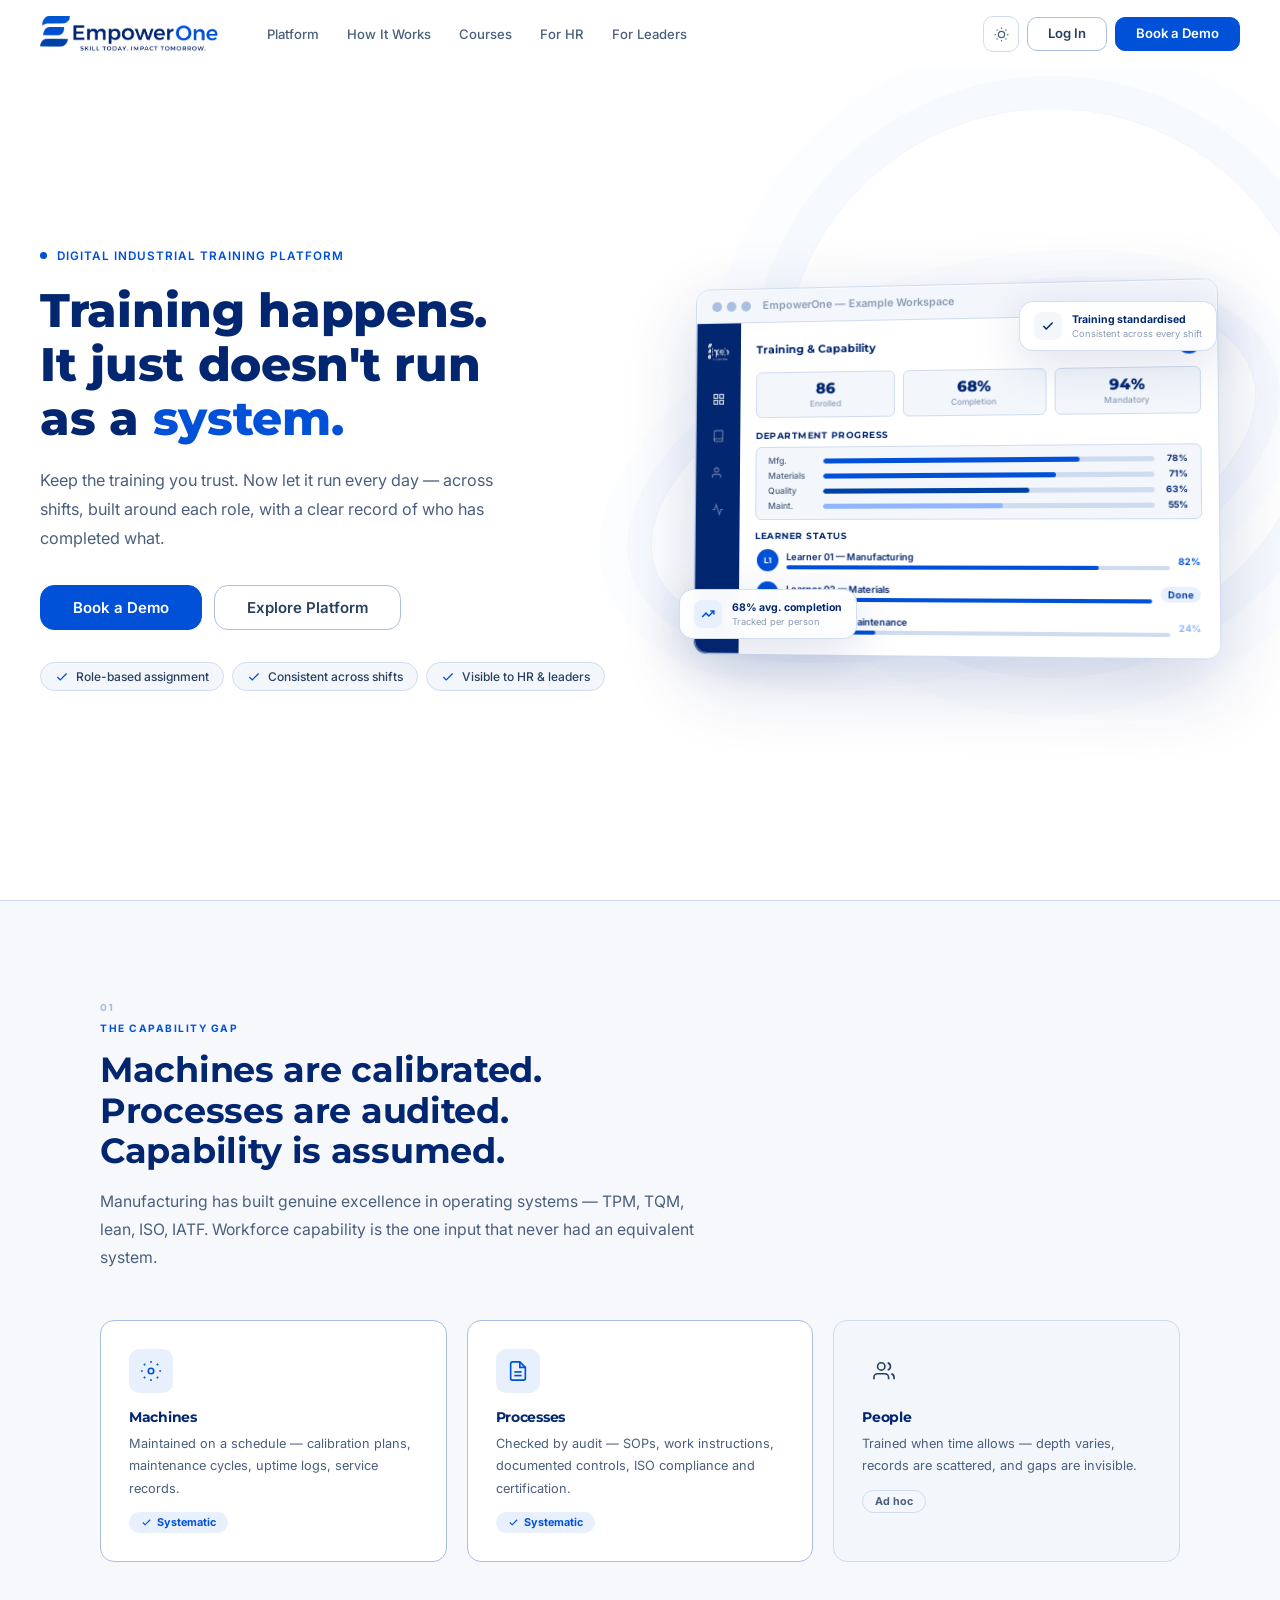
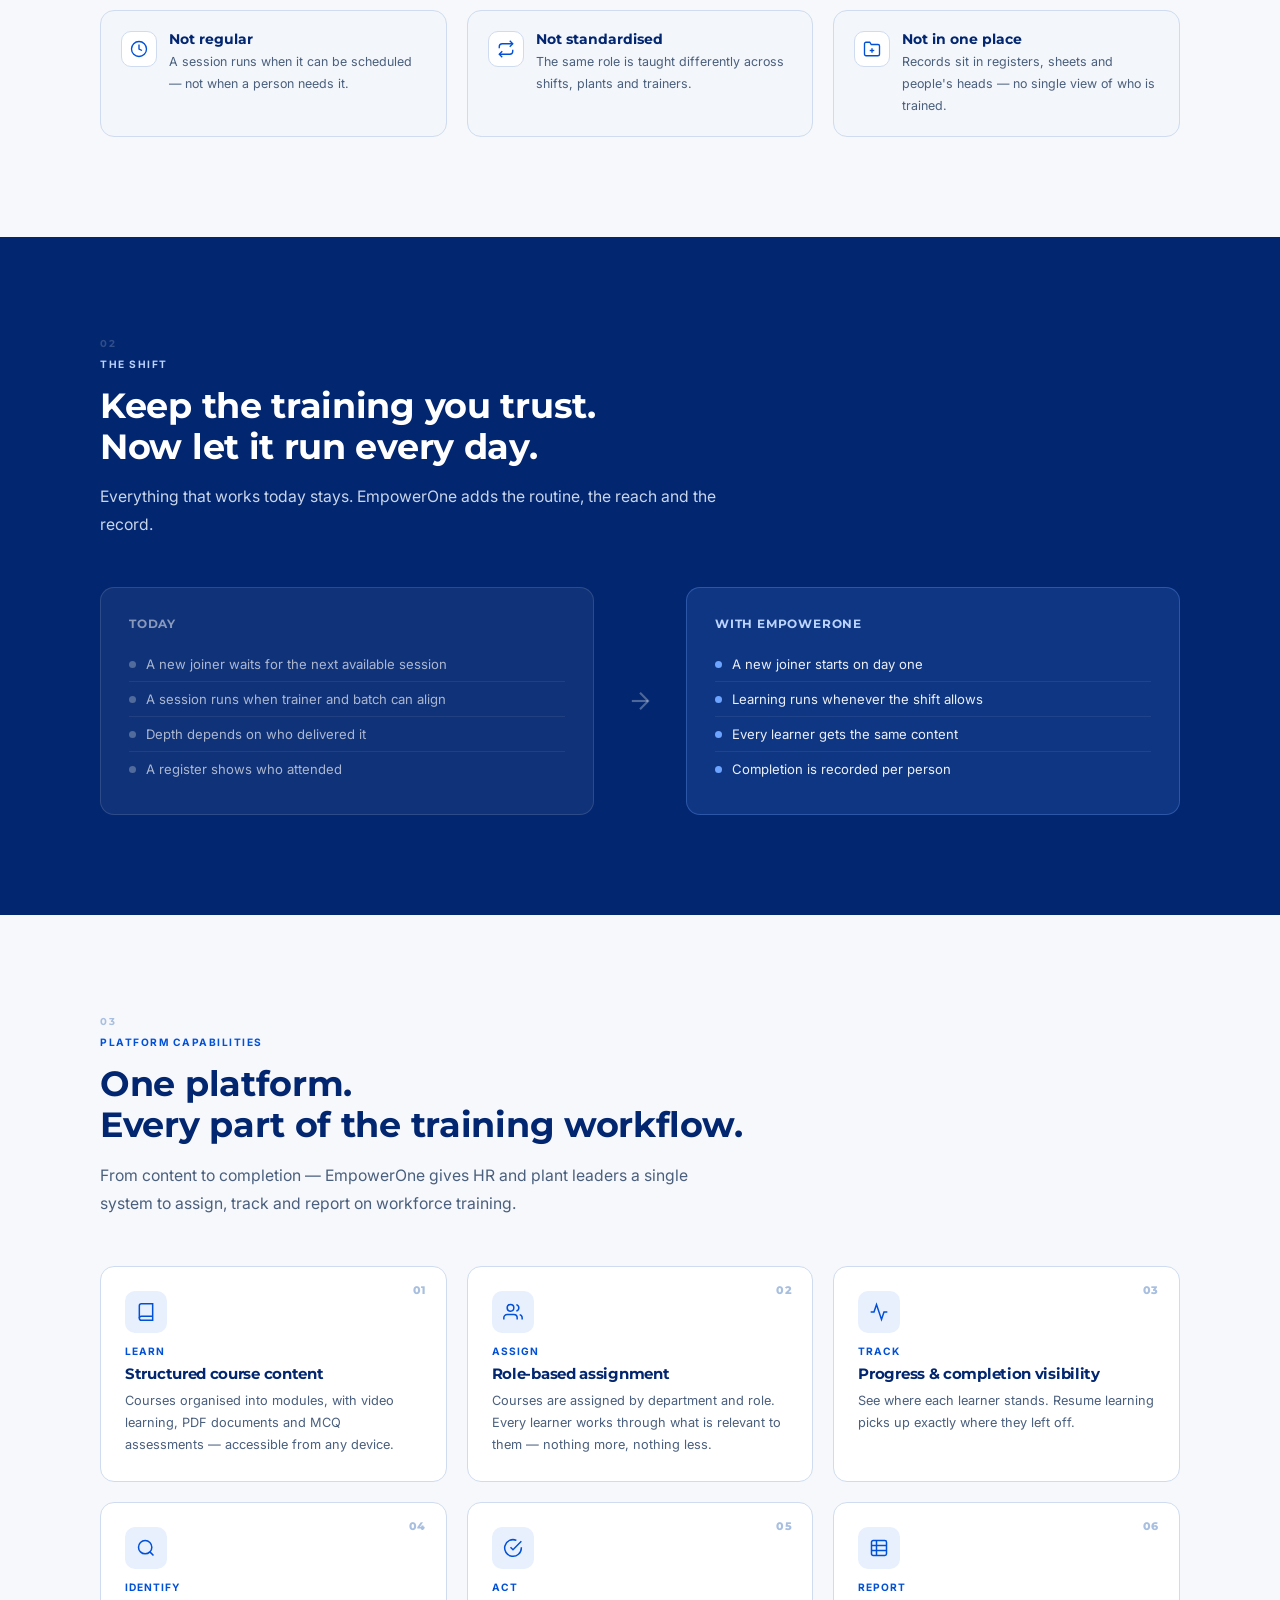
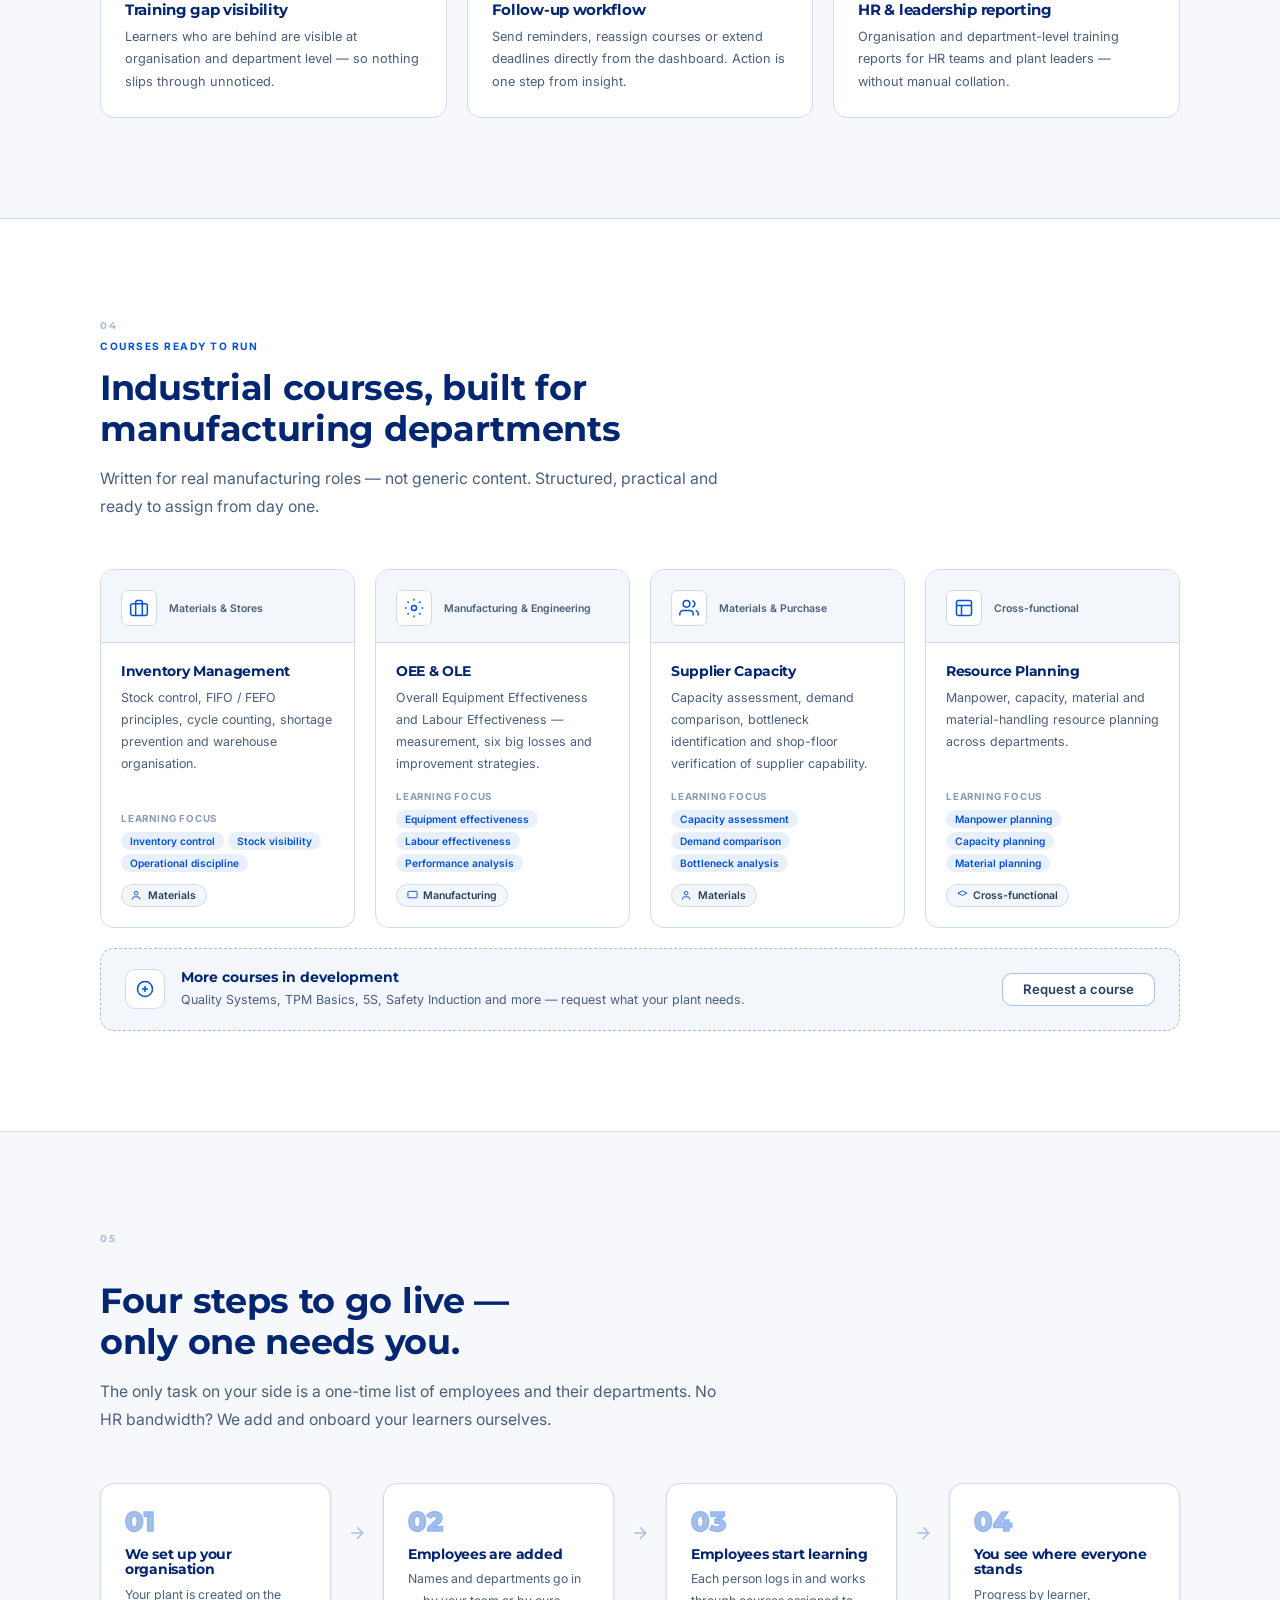
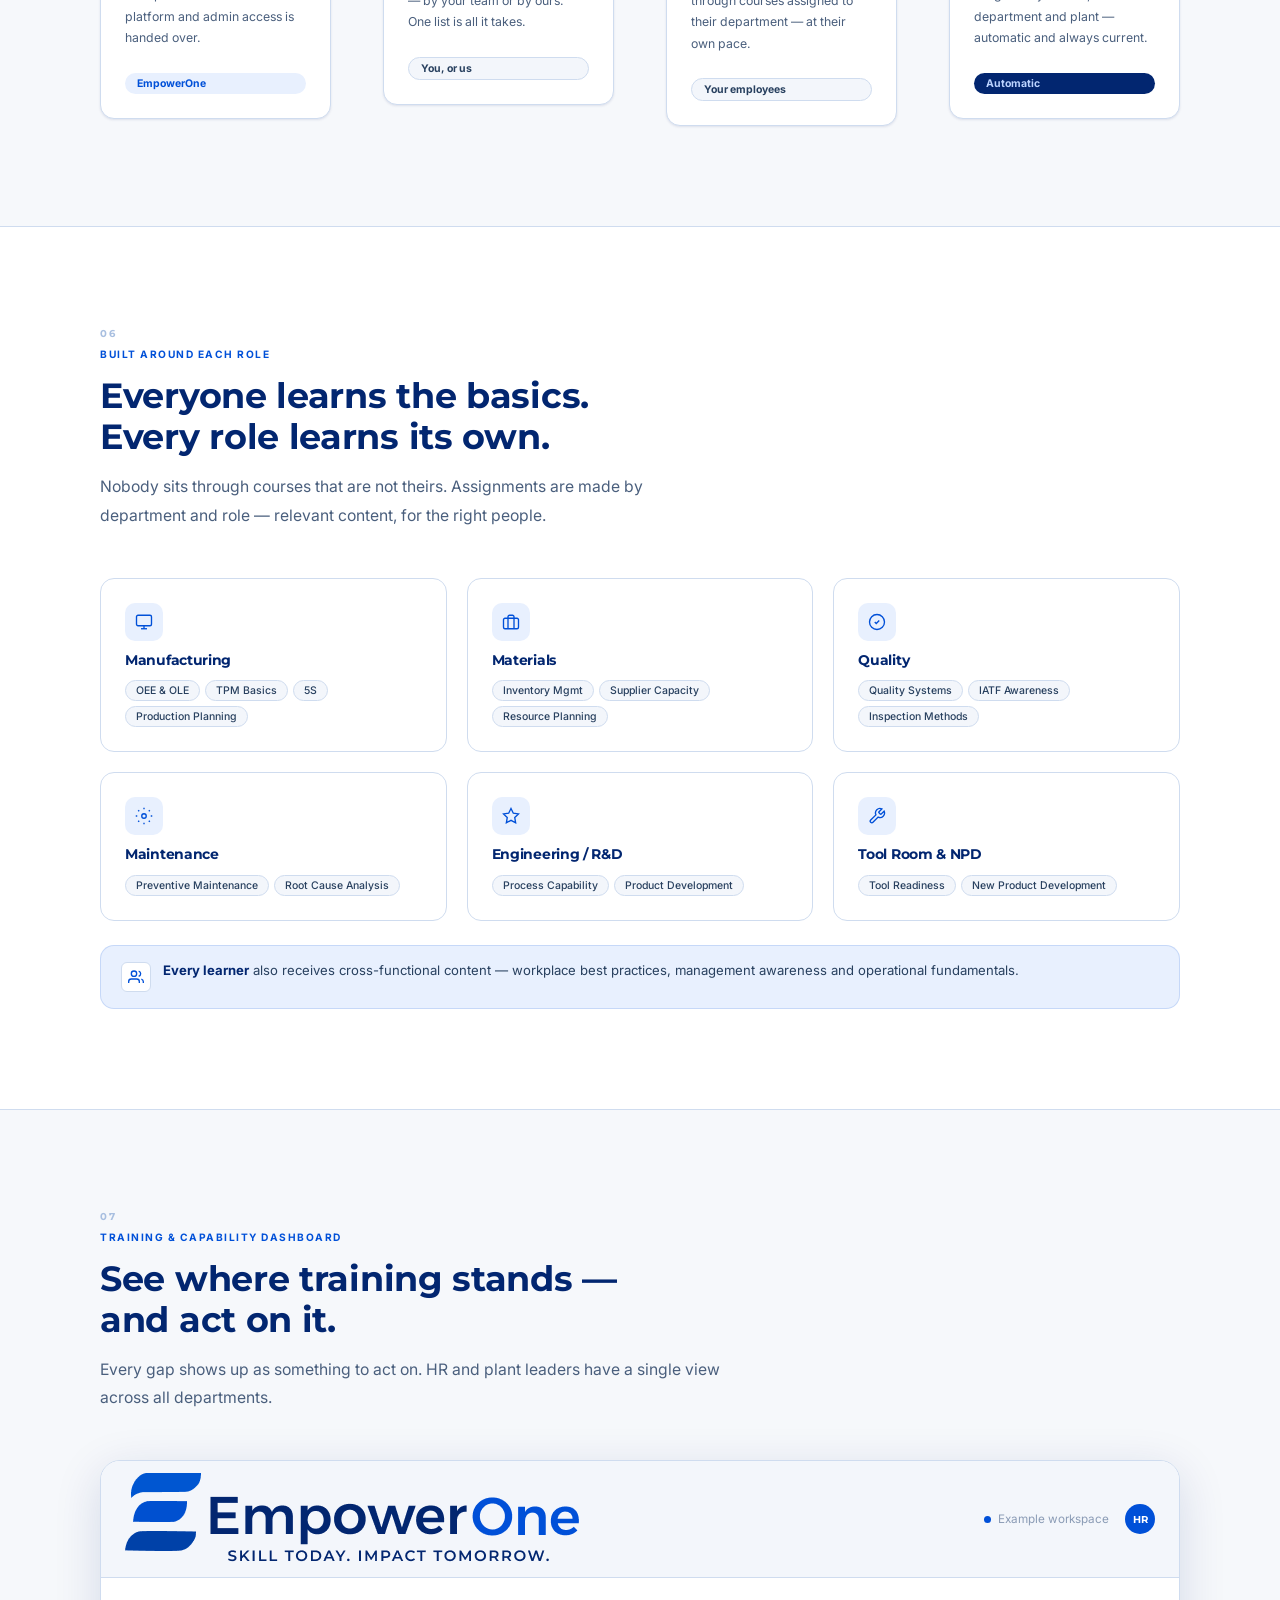
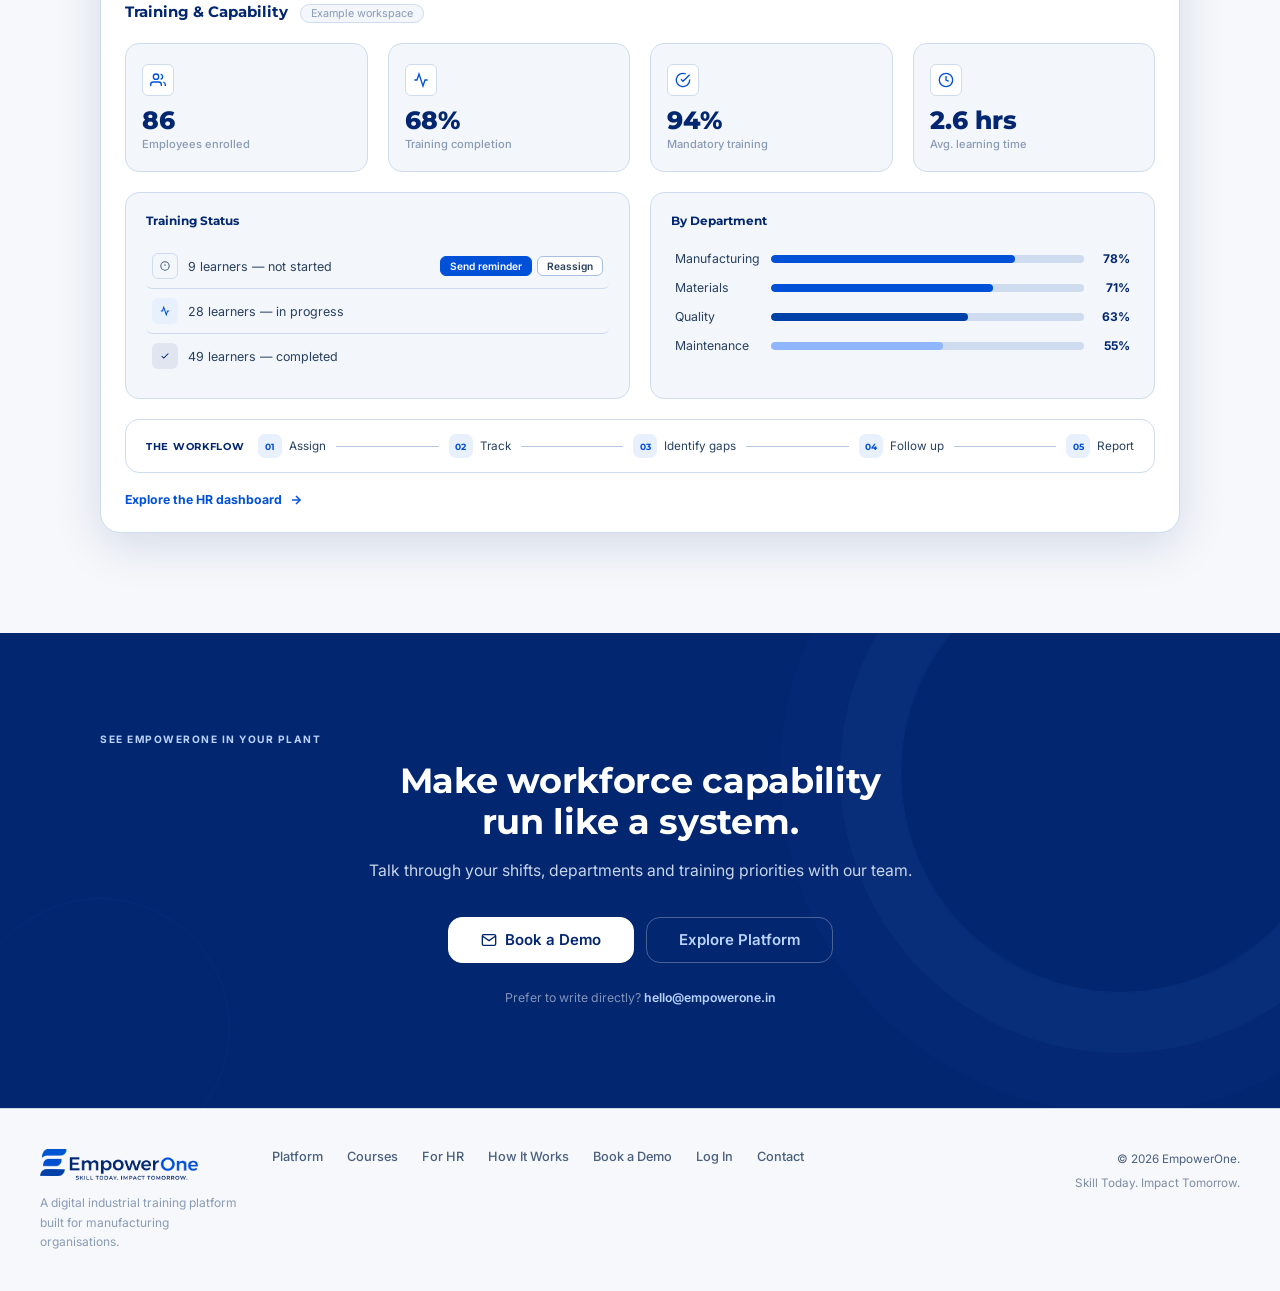
==== commit 34c67866: "fixed bugs" ====
--- a/index.html
+++ b/index.html
@@ -8,17 +8,37 @@
   <meta property="og:description" content="Role-based industrial training. Consistent across shifts. Visible to HR and plant leadership.">
   <meta property="og:type" content="website">
   <title>EmpowerOne — Skill Today. Impact Tomorrow.</title>
+  <!--
+    Apply stored/system theme before first render — prevents flash.
+    Must be inline in <head>, before any stylesheet.
+  -->
+  <script>
+    (function(){
+      var k='empowerone-theme', t;
+      try { t = localStorage.getItem(k); } catch(e){}
+      if (!t) { t = matchMedia('(prefers-color-scheme:dark)').matches ? 'dark' : 'light'; }
+      if (t === 'dark') document.documentElement.setAttribute('data-theme','dark');
+    }());
+  </script>
   <link rel="preconnect" href="https://fonts.googleapis.com">
   <link rel="preconnect" href="https://fonts.gstatic.com" crossorigin>
   <link href="https://fonts.googleapis.com/css2?family=Montserrat:wght@400;500;600;700;800&family=Inter:wght@300;400;500;600;700&display=swap" rel="stylesheet">
   <link rel="stylesheet" href="styles/landing.css">
 </head>
 <body>
+
+  <!-- ── Navigation ──────────────────────────────────────────────── -->
   <nav class="lnav" id="lnav" role="navigation" aria-label="Primary navigation">
     <div class="lnav-inner">
-      <a href="index.html" class="lnav-logo" aria-label="EmpowerOne home"><img src="Images and Files/LOGO PNG.png" alt="EmpowerOne" style="height:36px"></a>
-      <button class="lnav-menu-toggle" type="button" aria-label="Open navigation menu" aria-expanded="false" aria-controls="primary-navigation">
-        <span aria-hidden="true"></span><span aria-hidden="true"></span><span aria-hidden="true"></span>
+      <a href="index.html" class="lnav-logo" aria-label="EmpowerOne home">
+        <img src="assets/images/empowerone-logo.png" alt="EmpowerOne" width="auto" height="36">
+      </a>
+      <button class="lnav-menu-toggle" type="button"
+        aria-label="Open navigation menu" aria-expanded="false"
+        aria-controls="primary-navigation">
+        <span aria-hidden="true"></span>
+        <span aria-hidden="true"></span>
+        <span aria-hidden="true"></span>
       </button>
       <ul class="lnav-links" id="primary-navigation" role="list">
         <li><a href="#platform">Platform</a></li>
@@ -28,198 +48,558 @@
         <li><a href="#roles">For Leaders</a></li>
       </ul>
       <div class="lnav-actions">
+        <!-- #theme-toggle injected by landing.js -->
         <a href="app/login.html" class="lbtn lbtn-outline">Log In</a>
         <a href="#contact" class="lbtn lbtn-primary">Book a Demo</a>
       </div>
     </div>
   </nav>
 
-  <section class="hero" aria-labelledby="hero-heading">
-    <div class="hero-content">
-      <div class="hero-eyebrow"><span class="eyebrow-dot" aria-hidden="true"></span>Digital Industrial Training Platform</div>
-      <h1 id="hero-heading">Training happens.<br>It just doesn't run<br>as a <span class="hero-highlight">system.</span></h1>
-      <p class="hero-sub">Keep the training you trust. Now let it run every day — across shifts, built around each role, with a clear record of who has completed what.</p>
-      <div class="hero-btns">
-        <a href="#contact" class="lbtn lbtn-primary lbtn-lg">Book a Demo</a>
-        <a href="app/login.html" class="lbtn lbtn-outline lbtn-lg">Explore Platform</a>
-      </div>
-      <div class="hero-pill-row">
-        <div class="hero-pill"><svg width="14" height="14" viewBox="0 0 24 24" fill="none" stroke="currentColor" stroke-width="2.2" aria-hidden="true"><polyline points="20 6 9 17 4 12"/></svg>Role-based assignment</div>
-        <div class="hero-pill"><svg width="14" height="14" viewBox="0 0 24 24" fill="none" stroke="currentColor" stroke-width="2.2" aria-hidden="true"><polyline points="20 6 9 17 4 12"/></svg>Consistent across shifts</div>
-        <div class="hero-pill"><svg width="14" height="14" viewBox="0 0 24 24" fill="none" stroke="currentColor" stroke-width="2.2" aria-hidden="true"><polyline points="20 6 9 17 4 12"/></svg>Visible to HR &amp; leaders</div>
-      </div>
-    </div>
-    <div class="hero-visual" aria-hidden="true">
-      <div class="hero-mockup">
-        <div class="mockup-chrome">
-          <div class="mockup-chrome-dots"><span></span><span></span><span></span></div>
-          <div class="mockup-chrome-title">EmpowerOne — Example Workspace</div>
-        </div>
-        <div class="mockup-body">
-          <div class="mockup-sidebar">
-            <div class="ms-logo"><img src="Images and Files/LOGO PNG.png" alt="" style="height:18px;filter:brightness(0) invert(1);opacity:.8"></div>
-            <div class="ms-item ms-active"><svg width="13" height="13" viewBox="0 0 24 24" fill="none" stroke="currentColor" stroke-width="2"><rect x="3" y="3" width="7" height="7"/><rect x="14" y="3" width="7" height="7"/><rect x="3" y="14" width="7" height="7"/><rect x="14" y="14" width="7" height="7"/></svg><span>Dashboard</span></div>
-            <div class="ms-item"><svg width="13" height="13" viewBox="0 0 24 24" fill="none" stroke="currentColor" stroke-width="2"><path d="M4 19.5A2.5 2.5 0 016.5 17H20"/><path d="M6.5 2H20v20H6.5A2.5 2.5 0 014 19.5v-15A2.5 2.5 0 016.5 2z"/></svg><span>Courses</span></div>
-            <div class="ms-item"><svg width="13" height="13" viewBox="0 0 24 24" fill="none" stroke="currentColor" stroke-width="2"><path d="M17 21v-2a4 4 0 00-4-4H5a4 4 0 00-4 4v2"/><circle cx="9" cy="7" r="4"/></svg><span>Learners</span></div>
-            <div class="ms-item"><svg width="13" height="13" viewBox="0 0 24 24" fill="none" stroke="currentColor" stroke-width="2"><polyline points="22 12 18 12 15 21 9 3 6 12 2 12"/></svg><span>Reports</span></div>
-          </div>
-          <div class="mockup-main">
-            <div class="mockup-topbar"><span class="mockup-page-title">Training &amp; Capability</span><div class="mockup-av">HR</div></div>
-            <div class="mockup-kpis">
-              <div class="mk mk-primary"><div class="mk-v">86</div><div class="mk-l">Employees enrolled</div></div>
-              <div class="mk mk-secondary"><div class="mk-v">68%</div><div class="mk-l">Training completion</div></div>
-              <div class="mk mk-tertiary"><div class="mk-v">94%</div><div class="mk-l">Mandatory training</div></div>
-            </div>
-            <div class="mockup-section-label">Department Progress</div>
-            <div class="mockup-chart">
-              <div class="mbar-row"><span class="mbar-dept">Manufacturing</span><div class="mbar"><div class="mbar-fill" style="width:78%"></div></div><b>78%</b></div>
-              <div class="mbar-row"><span class="mbar-dept">Materials</span><div class="mbar"><div class="mbar-fill" style="width:71%"></div></div><b>71%</b></div>
-              <div class="mbar-row"><span class="mbar-dept">Quality</span><div class="mbar"><div class="mbar-fill mbar-fill-mid" style="width:63%"></div></div><b>63%</b></div>
-              <div class="mbar-row"><span class="mbar-dept">Maintenance</span><div class="mbar"><div class="mbar-fill mbar-fill-soft" style="width:55%"></div></div><b>55%</b></div>
-            </div>
-            <div class="mockup-section-label" style="margin-top:10px">Learner Status</div>
-            <div class="mockup-learners">
-              <div class="ml-row"><div class="ml-av">L1</div><div class="ml-info"><div class="ml-name">Learner 01 — Manufacturing</div><div class="ml-prog"><div class="ml-fill" style="width:82%"></div></div></div><span class="ml-pct">82%</span></div>
-              <div class="ml-row"><div class="ml-av">L2</div><div class="ml-info"><div class="ml-name">Learner 02 — Materials</div><div class="ml-prog"><div class="ml-fill" style="width:100%"></div></div></div><span class="ml-badge">Done</span></div>
-              <div class="ml-row"><div class="ml-av ml-av-muted">L3</div><div class="ml-info"><div class="ml-name">Learner 03 — Maintenance</div><div class="ml-prog"><div class="ml-fill" style="width:24%"></div></div></div><span class="ml-pct ml-pct-soft">24%</span></div>
-            </div>
-          </div>
-        </div>
-      </div>
-      <div class="hero-signal signal-top"><span class="signal-icon" aria-hidden="true"><svg width="14" height="14" viewBox="0 0 24 24" fill="none" stroke="currentColor" stroke-width="2.5"><polyline points="20 6 9 17 4 12"/></svg></span><span><strong>Training standardised</strong><small>Consistent across every shift</small></span></div>
-      <div class="hero-signal signal-bottom"><span class="signal-icon signal-icon-blue" aria-hidden="true"><svg width="14" height="14" viewBox="0 0 24 24" fill="none" stroke="currentColor" stroke-width="2.5"><polyline points="22 7 13.5 15.5 8.5 10.5 2 17"/><polyline points="16 7 22 7 22 13"/></svg></span><span><strong>68% avg. completion</strong><small>Tracked per person</small></span></div>
-    </div>
-  </section>
-
-  <section class="section section-white" id="why" aria-labelledby="why-heading">
+  <!-- ── Hero ────────────────────────────────────────────────────── -->
+  <section class="section-l1" aria-labelledby="hero-heading" style="padding:0">
+    <div class="hero">
+      <div class="hero-content">
+        <div class="hero-eyebrow he" style="transition-delay:0ms">
+          <span class="eyebrow-dot" aria-hidden="true"></span>
+          Digital Industrial Training Platform
+        </div>
+        <h1 id="hero-heading" class="he" style="transition-delay:120ms">
+          Training happens.<br>It just doesn't run<br>as a <span class="hero-highlight">system.</span>
+        </h1>
+        <p class="hero-sub he" style="transition-delay:260ms">
+          Keep the training you trust. Now let it run every day — across shifts,
+          built around each role, with a clear record of who has completed what.
+        </p>
+        <div class="hero-btns he" style="transition-delay:380ms">
+          <a href="#contact" class="lbtn lbtn-primary lbtn-lg">Book a Demo</a>
+          <a href="app/login.html" class="lbtn lbtn-outline lbtn-lg">Explore Platform</a>
+        </div>
+        <div class="hero-pill-row he" style="transition-delay:500ms">
+          <span class="hero-pill">
+            <svg width="14" height="14" viewBox="0 0 24 24" fill="none" stroke="currentColor" stroke-width="2.2" aria-hidden="true"><polyline points="20 6 9 17 4 12"/></svg>
+            Role-based assignment
+          </span>
+          <span class="hero-pill">
+            <svg width="14" height="14" viewBox="0 0 24 24" fill="none" stroke="currentColor" stroke-width="2.2" aria-hidden="true"><polyline points="20 6 9 17 4 12"/></svg>
+            Consistent across shifts
+          </span>
+          <span class="hero-pill">
+            <svg width="14" height="14" viewBox="0 0 24 24" fill="none" stroke="currentColor" stroke-width="2.2" aria-hidden="true"><polyline points="20 6 9 17 4 12"/></svg>
+            Visible to HR &amp; leaders
+          </span>
+        </div>
+      </div>
+
+      <div class="hero-visual he-v" style="transition-delay:220ms" aria-hidden="true">
+        <div class="hero-mockup">
+          <div class="mockup-chrome">
+            <div class="mockup-chrome-dots">
+              <span></span><span></span><span></span>
+            </div>
+            <div class="mockup-chrome-title">EmpowerOne — Example Workspace</div>
+          </div>
+          <div class="mockup-body">
+            <div class="mockup-sidebar">
+              <div class="ms-logo">
+                <img src="assets/images/empowerone-logo.png" alt="" height="18" style="filter:brightness(0) invert(1);opacity:.8">
+              </div>
+              <div class="ms-item ms-active">
+                <svg width="13" height="13" viewBox="0 0 24 24" fill="none" stroke="currentColor" stroke-width="2"><rect x="3" y="3" width="7" height="7"/><rect x="14" y="3" width="7" height="7"/><rect x="3" y="14" width="7" height="7"/><rect x="14" y="14" width="7" height="7"/></svg>
+                <span>Dashboard</span>
+              </div>
+              <div class="ms-item">
+                <svg width="13" height="13" viewBox="0 0 24 24" fill="none" stroke="currentColor" stroke-width="2"><path d="M4 19.5A2.5 2.5 0 016.5 17H20"/><path d="M6.5 2H20v20H6.5A2.5 2.5 0 014 19.5v-15A2.5 2.5 0 016.5 2z"/></svg>
+                <span>Courses</span>
+              </div>
+              <div class="ms-item">
+                <svg width="13" height="13" viewBox="0 0 24 24" fill="none" stroke="currentColor" stroke-width="2"><path d="M17 21v-2a4 4 0 00-4-4H5a4 4 0 00-4 4v2"/><circle cx="9" cy="7" r="4"/></svg>
+                <span>Learners</span>
+              </div>
+              <div class="ms-item">
+                <svg width="13" height="13" viewBox="0 0 24 24" fill="none" stroke="currentColor" stroke-width="2"><polyline points="22 12 18 12 15 21 9 3 6 12 2 12"/></svg>
+                <span>Reports</span>
+              </div>
+            </div>
+            <div class="mockup-main">
+              <div class="mockup-topbar">
+                <span class="mockup-page-title">Training &amp; Capability</span>
+                <div class="mockup-av">HR</div>
+              </div>
+              <div class="mockup-kpis">
+                <div class="mk"><div class="mk-v">86</div><div class="mk-l">Enrolled</div></div>
+                <div class="mk"><div class="mk-v">68%</div><div class="mk-l">Completion</div></div>
+                <div class="mk"><div class="mk-v">94%</div><div class="mk-l">Mandatory</div></div>
+              </div>
+              <div class="mockup-section-label">Department Progress</div>
+              <div class="mockup-chart">
+                <div class="mbar-row"><span class="mbar-dept">Mfg.</span><div class="mbar"><div class="mbar-fill" style="width:78%"></div></div><b>78%</b></div>
+                <div class="mbar-row"><span class="mbar-dept">Materials</span><div class="mbar"><div class="mbar-fill" style="width:71%"></div></div><b>71%</b></div>
+                <div class="mbar-row"><span class="mbar-dept">Quality</span><div class="mbar"><div class="mbar-fill mbar-fill-mid" style="width:63%"></div></div><b>63%</b></div>
+                <div class="mbar-row"><span class="mbar-dept">Maint.</span><div class="mbar"><div class="mbar-fill mbar-fill-soft" style="width:55%"></div></div><b>55%</b></div>
+              </div>
+              <div class="mockup-section-label" style="margin-top:10px">Learner Status</div>
+              <div class="mockup-learners">
+                <div class="ml-row">
+                  <div class="ml-av">L1</div>
+                  <div class="ml-info">
+                    <div class="ml-name">Learner 01 — Manufacturing</div>
+                    <div class="ml-prog"><div class="ml-fill" style="width:82%"></div></div>
+                  </div>
+                  <span class="ml-pct">82%</span>
+                </div>
+                <div class="ml-row">
+                  <div class="ml-av">L2</div>
+                  <div class="ml-info">
+                    <div class="ml-name">Learner 02 — Materials</div>
+                    <div class="ml-prog"><div class="ml-fill" style="width:100%"></div></div>
+                  </div>
+                  <span class="ml-badge">Done</span>
+                </div>
+                <div class="ml-row">
+                  <div class="ml-av ml-av-muted">L3</div>
+                  <div class="ml-info">
+                    <div class="ml-name">Learner 03 — Maintenance</div>
+                    <div class="ml-prog"><div class="ml-fill" style="width:24%"></div></div>
+                  </div>
+                  <span class="ml-pct ml-pct-soft">24%</span>
+                </div>
+              </div>
+            </div>
+          </div>
+        </div>
+        <div class="hero-signal signal-top">
+          <span class="signal-icon" aria-hidden="true">
+            <svg width="14" height="14" viewBox="0 0 24 24" fill="none" stroke="currentColor" stroke-width="2.5"><polyline points="20 6 9 17 4 12"/></svg>
+          </span>
+          <span>
+            <strong>Training standardised</strong>
+            <small>Consistent across every shift</small>
+          </span>
+        </div>
+        <div class="hero-signal signal-bottom">
+          <span class="signal-icon signal-icon-blue" aria-hidden="true">
+            <svg width="14" height="14" viewBox="0 0 24 24" fill="none" stroke="currentColor" stroke-width="2.5"><polyline points="22 7 13.5 15.5 8.5 10.5 2 17"/><polyline points="16 7 22 7 22 13"/></svg>
+          </span>
+          <span>
+            <strong>68% avg. completion</strong>
+            <small>Tracked per person</small>
+          </span>
+        </div>
+      </div>
+    </div>
+  </section>
+
+  <!-- ── 01 Capability Gap ──────────────────────────────────────── -->
+  <section class="section section-l2" id="why" aria-labelledby="why-heading">
     <div class="sc">
-      <div class="eyebrow">The Capability Gap</div>
-      <h2 id="why-heading">Machines are calibrated.<br>Processes are audited.<br>Capability is assumed.</h2>
-      <p class="sc-sub">Manufacturing has built genuine excellence in operating systems — TPM, TQM, lean, ISO, IATF. Workforce capability is the one input that never had an equivalent system.</p>
-      <div class="gap-grid" role="list">
-        <div class="gap-card gap-card-sys" role="listitem"><div class="gap-card-icon" aria-hidden="true"><svg width="22" height="22" viewBox="0 0 24 24" fill="none" stroke="currentColor" stroke-width="1.8"><circle cx="12" cy="12" r="3"/><path d="M12 1v2M12 21v2M4.22 4.22l1.42 1.42M18.36 18.36l1.42 1.42M1 12h2M21 12h2M4.22 19.78l1.42-1.42M18.36 5.64l1.42-1.42"/></svg></div><h3>Machines</h3><p>Maintained on a schedule — calibration plans, maintenance cycles, uptime logs, service records.</p><div class="gap-pill gap-pill-sys"><svg width="11" height="11" viewBox="0 0 24 24" fill="none" stroke="currentColor" stroke-width="2.5" aria-hidden="true"><polyline points="20 6 9 17 4 12"/></svg>Systematic</div></div>
-        <div class="gap-card gap-card-sys" role="listitem"><div class="gap-card-icon" aria-hidden="true"><svg width="22" height="22" viewBox="0 0 24 24" fill="none" stroke="currentColor" stroke-width="1.8"><path d="M14 2H6a2 2 0 00-2 2v16a2 2 0 002 2h12a2 2 0 002-2V8z"/><polyline points="14 2 14 8 20 8"/><line x1="16" y1="13" x2="8" y2="13"/><line x1="16" y1="17" x2="8" y2="17"/></svg></div><h3>Processes</h3><p>Checked by audit — SOPs, work instructions, documented controls, ISO compliance and certification.</p><div class="gap-pill gap-pill-sys"><svg width="11" height="11" viewBox="0 0 24 24" fill="none" stroke="currentColor" stroke-width="2.5" aria-hidden="true"><polyline points="20 6 9 17 4 12"/></svg>Systematic</div></div>
-        <div class="gap-card gap-card-gap" role="listitem"><div class="gap-card-icon gap-card-icon-gap" aria-hidden="true"><svg width="22" height="22" viewBox="0 0 24 24" fill="none" stroke="currentColor" stroke-width="1.8"><path d="M17 21v-2a4 4 0 00-4-4H5a4 4 0 00-4 4v2"/><circle cx="9" cy="7" r="4"/><path d="M23 21v-2a4 4 0 00-3-3.87M16 3.13a4 4 0 010 7.75"/></svg></div><h3>People</h3><p>Trained when time allows — depth varies, records are scattered, and gaps are invisible.</p><div class="gap-pill gap-pill-gap"><svg width="11" height="11" viewBox="0 0 24 24" fill="none" stroke="currentColor" stroke-width="2.5" aria-hidden="true"><circle cx="12" cy="12" r="10"/><line x1="12" y1="8" x2="12" y2="12"/><line x1="12" y1="16" x2="12.01" y2="16"/></svg>Ad hoc</div></div>
-      </div>
-      <div class="prob-grid" role="list">
-        <div class="prob-item" role="listitem"><div class="prob-icon" aria-hidden="true"><svg width="18" height="18" viewBox="0 0 24 24" fill="none" stroke="currentColor" stroke-width="1.8"><circle cx="12" cy="12" r="10"/><polyline points="12 6 12 12 16 14"/></svg></div><div><strong>Not regular</strong><p>A session runs when it can be scheduled — not when a person needs it.</p></div></div>
-        <div class="prob-item" role="listitem"><div class="prob-icon" aria-hidden="true"><svg width="18" height="18" viewBox="0 0 24 24" fill="none" stroke="currentColor" stroke-width="1.8"><polyline points="17 1 21 5 17 9"/><path d="M3 11V9a4 4 0 014-4h14"/><polyline points="7 23 3 19 7 15"/><path d="M21 13v2a4 4 0 01-4 4H3"/></svg></div><div><strong>Not standardised</strong><p>The same role is taught differently across shifts, plants and trainers.</p></div></div>
-        <div class="prob-item" role="listitem"><div class="prob-icon" aria-hidden="true"><svg width="18" height="18" viewBox="0 0 24 24" fill="none" stroke="currentColor" stroke-width="1.8"><path d="M22 19a2 2 0 01-2 2H4a2 2 0 01-2-2V5a2 2 0 012-2h5l2 3h9a2 2 0 012 2z"/><line x1="12" y1="11" x2="12" y2="17"/><line x1="9" y1="14" x2="15" y2="14"/></svg></div><div><strong>Not in one place</strong><p>Records sit in registers, sheets and people's heads — no single view of who is trained.</p></div></div>
-      </div>
-    </div>
-  </section>
-
+      <div class="section-idx" data-reveal="fade">01</div>
+      <div class="eyebrow" data-reveal>The Capability Gap</div>
+      <h2 id="why-heading" data-reveal data-delay="60">
+        Machines are calibrated.<br>Processes are audited.<br>Capability is assumed.
+      </h2>
+      <p class="sc-sub" data-reveal data-delay="120">
+        Manufacturing has built genuine excellence in operating systems — TPM, TQM, lean, ISO, IATF.
+        Workforce capability is the one input that never had an equivalent system.
+      </p>
+      <div class="gap-grid" role="list" data-stagger-parent>
+        <div class="gap-card gap-card-sys" role="listitem" data-stagger>
+          <div class="gap-card-icon" aria-hidden="true">
+            <svg width="22" height="22" viewBox="0 0 24 24" fill="none" stroke="currentColor" stroke-width="1.8"><circle cx="12" cy="12" r="3"/><path d="M12 1v2M12 21v2M4.22 4.22l1.42 1.42M18.36 18.36l1.42 1.42M1 12h2M21 12h2M4.22 19.78l1.42-1.42M18.36 5.64l1.42-1.42"/></svg>
+          </div>
+          <h3>Machines</h3>
+          <p>Maintained on a schedule — calibration plans, maintenance cycles, uptime logs, service records.</p>
+          <div class="gap-pill gap-pill-sys"><svg width="11" height="11" viewBox="0 0 24 24" fill="none" stroke="currentColor" stroke-width="2.5" aria-hidden="true"><polyline points="20 6 9 17 4 12"/></svg>Systematic</div>
+        </div>
+        <div class="gap-card gap-card-sys" role="listitem" data-stagger>
+          <div class="gap-card-icon" aria-hidden="true">
+            <svg width="22" height="22" viewBox="0 0 24 24" fill="none" stroke="currentColor" stroke-width="1.8"><path d="M14 2H6a2 2 0 00-2 2v16a2 2 0 002 2h12a2 2 0 002-2V8z"/><polyline points="14 2 14 8 20 8"/><line x1="16" y1="13" x2="8" y2="13"/><line x1="16" y1="17" x2="8" y2="17"/></svg>
+          </div>
+          <h3>Processes</h3>
+          <p>Checked by audit — SOPs, work instructions, documented controls, ISO compliance and certification.</p>
+          <div class="gap-pill gap-pill-sys"><svg width="11" height="11" viewBox="0 0 24 24" fill="none" stroke="currentColor" stroke-width="2.5" aria-hidden="true"><polyline points="20 6 9 17 4 12"/></svg>Systematic</div>
+        </div>
+        <div class="gap-card gap-card-gap" role="listitem" data-stagger>
+          <div class="gap-card-icon gap-card-icon-gap" aria-hidden="true">
+            <svg width="22" height="22" viewBox="0 0 24 24" fill="none" stroke="currentColor" stroke-width="1.8"><path d="M17 21v-2a4 4 0 00-4-4H5a4 4 0 00-4 4v2"/><circle cx="9" cy="7" r="4"/><path d="M23 21v-2a4 4 0 00-3-3.87M16 3.13a4 4 0 010 7.75"/></svg>
+          </div>
+          <h3>People</h3>
+          <p>Trained when time allows — depth varies, records are scattered, and gaps are invisible.</p>
+          <div class="gap-pill gap-pill-gap">Ad hoc</div>
+        </div>
+      </div>
+      <div class="prob-grid" role="list" data-stagger-parent>
+        <div class="prob-item" role="listitem" data-stagger>
+          <div class="prob-icon" aria-hidden="true"><svg width="18" height="18" viewBox="0 0 24 24" fill="none" stroke="currentColor" stroke-width="1.8"><circle cx="12" cy="12" r="10"/><polyline points="12 6 12 12 16 14"/></svg></div>
+          <div><strong>Not regular</strong><p>A session runs when it can be scheduled — not when a person needs it.</p></div>
+        </div>
+        <div class="prob-item" role="listitem" data-stagger>
+          <div class="prob-icon" aria-hidden="true"><svg width="18" height="18" viewBox="0 0 24 24" fill="none" stroke="currentColor" stroke-width="1.8"><polyline points="17 1 21 5 17 9"/><path d="M3 11V9a4 4 0 014-4h14"/><polyline points="7 23 3 19 7 15"/><path d="M21 13v2a4 4 0 01-4 4H3"/></svg></div>
+          <div><strong>Not standardised</strong><p>The same role is taught differently across shifts, plants and trainers.</p></div>
+        </div>
+        <div class="prob-item" role="listitem" data-stagger>
+          <div class="prob-icon" aria-hidden="true"><svg width="18" height="18" viewBox="0 0 24 24" fill="none" stroke="currentColor" stroke-width="1.8"><path d="M22 19a2 2 0 01-2 2H4a2 2 0 01-2-2V5a2 2 0 012-2h5l2 3h9a2 2 0 012 2z"/><line x1="12" y1="11" x2="12" y2="17"/><line x1="9" y1="14" x2="15" y2="14"/></svg></div>
+          <div><strong>Not in one place</strong><p>Records sit in registers, sheets and people's heads — no single view of who is trained.</p></div>
+        </div>
+      </div>
+    </div>
+  </section>
+
+  <!-- ── 02 The Shift ──────────────────────────────────────────── -->
   <section class="section section-navy" id="the-shift" aria-labelledby="shift-heading">
     <div class="sc">
-      <div class="eyebrow eyebrow-on-dark">The Shift</div>
-      <h2 id="shift-heading" class="on-dark">Keep the training you trust.<br>Now let it run every day.</h2>
-      <p class="sc-sub sc-sub-dark">Everything that works today stays. EmpowerOne adds the routine, the reach and the record.</p>
+      <div class="section-idx" data-reveal="fade">02</div>
+      <div class="eyebrow eyebrow-on-dark" data-reveal>The Shift</div>
+      <h2 id="shift-heading" class="on-dark" data-reveal data-delay="60">
+        Keep the training you trust.<br>Now let it run every day.
+      </h2>
+      <p class="sc-sub sc-sub-dark" data-reveal data-delay="120">
+        Everything that works today stays. EmpowerOne adds the routine, the reach and the record.
+      </p>
       <div class="shift-compare">
-        <div class="shift-col shift-today"><div class="shift-header">Today</div><div class="shift-row"><span class="shift-dot shift-dot-neutral" aria-hidden="true"></span>A new joiner waits for the next available session</div><div class="shift-row"><span class="shift-dot shift-dot-neutral" aria-hidden="true"></span>A session runs when trainer and batch can align</div><div class="shift-row"><span class="shift-dot shift-dot-neutral" aria-hidden="true"></span>Depth depends on who delivered it</div><div class="shift-row"><span class="shift-dot shift-dot-neutral" aria-hidden="true"></span>A register shows who attended</div></div>
-        <div class="shift-arrow" aria-hidden="true"><svg width="28" height="28" viewBox="0 0 24 24" fill="none" stroke="currentColor" stroke-width="1.8"><line x1="5" y1="12" x2="19" y2="12"/><polyline points="12 5 19 12 12 19"/></svg></div>
-        <div class="shift-col shift-future"><div class="shift-header shift-header-brand">With EmpowerOne</div><div class="shift-row shift-row-brand"><span class="shift-dot shift-dot-brand" aria-hidden="true"></span>A new joiner starts on day one</div><div class="shift-row shift-row-brand"><span class="shift-dot shift-dot-brand" aria-hidden="true"></span>Learning runs whenever the shift allows</div><div class="shift-row shift-row-brand"><span class="shift-dot shift-dot-brand" aria-hidden="true"></span>Every learner gets the same content</div><div class="shift-row shift-row-brand"><span class="shift-dot shift-dot-brand" aria-hidden="true"></span>Completion is recorded per person</div></div>
-      </div>
-    </div>
-  </section>
-
-  <section class="section section-bg" id="platform" aria-labelledby="platform-heading">
+        <div class="shift-col shift-today">
+          <div class="shift-header">Today</div>
+          <div class="shift-row"><span class="shift-dot shift-dot-neutral" aria-hidden="true"></span>A new joiner waits for the next available session</div>
+          <div class="shift-row"><span class="shift-dot shift-dot-neutral" aria-hidden="true"></span>A session runs when trainer and batch can align</div>
+          <div class="shift-row"><span class="shift-dot shift-dot-neutral" aria-hidden="true"></span>Depth depends on who delivered it</div>
+          <div class="shift-row"><span class="shift-dot shift-dot-neutral" aria-hidden="true"></span>A register shows who attended</div>
+        </div>
+        <div class="shift-arrow" aria-hidden="true">
+          <svg width="28" height="28" viewBox="0 0 24 24" fill="none" stroke="currentColor" stroke-width="1.8"><line x1="5" y1="12" x2="19" y2="12"/><polyline points="12 5 19 12 12 19"/></svg>
+        </div>
+        <div class="shift-col shift-future">
+          <div class="shift-header shift-header-brand">With EmpowerOne</div>
+          <div class="shift-row shift-row-brand"><span class="shift-dot shift-dot-brand" aria-hidden="true"></span>A new joiner starts on day one</div>
+          <div class="shift-row shift-row-brand"><span class="shift-dot shift-dot-brand" aria-hidden="true"></span>Learning runs whenever the shift allows</div>
+          <div class="shift-row shift-row-brand"><span class="shift-dot shift-dot-brand" aria-hidden="true"></span>Every learner gets the same content</div>
+          <div class="shift-row shift-row-brand"><span class="shift-dot shift-dot-brand" aria-hidden="true"></span>Completion is recorded per person</div>
+        </div>
+      </div>
+    </div>
+  </section>
+
+  <!-- ── 03 Platform ───────────────────────────────────────────── -->
+  <section class="section section-l2" id="platform" aria-labelledby="platform-heading">
     <div class="sc">
-      <div class="eyebrow">Platform Capabilities</div>
-      <h2 id="platform-heading">One platform.<br>Every part of the training workflow.</h2>
-      <p class="sc-sub">From content to completion — EmpowerOne gives HR and plant leaders a single system to assign, track and report on workforce training.</p>
-      <div class="platform-grid" role="list">
-        <div class="platform-card" role="listitem"><div class="platform-card-icon" aria-hidden="true"><svg width="20" height="20" viewBox="0 0 24 24" fill="none" stroke="currentColor" stroke-width="1.8"><path d="M4 19.5A2.5 2.5 0 016.5 17H20"/><path d="M6.5 2H20v20H6.5A2.5 2.5 0 014 19.5v-15A2.5 2.5 0 016.5 2z"/></svg></div><div class="platform-card-label">Learn</div><h3>Structured course content</h3><p>Courses organised into modules, with video learning, PDF documents and MCQ assessments — accessible from any device.</p></div>
-        <div class="platform-card" role="listitem"><div class="platform-card-icon" aria-hidden="true"><svg width="20" height="20" viewBox="0 0 24 24" fill="none" stroke="currentColor" stroke-width="1.8"><path d="M17 21v-2a4 4 0 00-4-4H5a4 4 0 00-4 4v2"/><circle cx="9" cy="7" r="4"/><path d="M23 21v-2a4 4 0 00-3-3.87M16 3.13a4 4 0 010 7.75"/></svg></div><div class="platform-card-label">Assign</div><h3>Role-based assignment</h3><p>Courses are assigned by department and role. Every learner works through what is relevant to them — nothing more, nothing less.</p></div>
-        <div class="platform-card" role="listitem"><div class="platform-card-icon" aria-hidden="true"><svg width="20" height="20" viewBox="0 0 24 24" fill="none" stroke="currentColor" stroke-width="1.8"><polyline points="22 12 18 12 15 21 9 3 6 12 2 12"/></svg></div><div class="platform-card-label">Track</div><h3>Progress &amp; completion visibility</h3><p>See where each learner stands. Resume learning picks up exactly where they left off.</p></div>
-        <div class="platform-card" role="listitem"><div class="platform-card-icon" aria-hidden="true"><svg width="20" height="20" viewBox="0 0 24 24" fill="none" stroke="currentColor" stroke-width="1.8"><circle cx="11" cy="11" r="8"/><line x1="21" y1="21" x2="16.65" y2="16.65"/></svg></div><div class="platform-card-label">Identify</div><h3>Training gap visibility</h3><p>Learners who are behind are visible at organisation and department level — so nothing slips through unnoticed.</p></div>
-        <div class="platform-card" role="listitem"><div class="platform-card-icon" aria-hidden="true"><svg width="20" height="20" viewBox="0 0 24 24" fill="none" stroke="currentColor" stroke-width="1.8"><path d="M22 11.08V12a10 10 0 11-5.93-9.14"/><polyline points="22 4 12 14.01 9 11.01"/></svg></div><div class="platform-card-label">Act</div><h3>Follow-up workflow</h3><p>Send reminders, reassign courses or extend deadlines directly from the dashboard. Action is one step from insight.</p></div>
-        <div class="platform-card" role="listitem"><div class="platform-card-icon" aria-hidden="true"><svg width="20" height="20" viewBox="0 0 24 24" fill="none" stroke="currentColor" stroke-width="1.8"><rect x="3" y="3" width="18" height="18" rx="2" ry="2"/><line x1="3" y1="9" x2="21" y2="9"/><line x1="3" y1="15" x2="21" y2="15"/><line x1="9" y1="3" x2="9" y2="21"/></svg></div><div class="platform-card-label">Report</div><h3>HR &amp; leadership reporting</h3><p>Organisation and department-level training reports for HR teams and plant leaders — without manual collation.</p></div>
-      </div>
-    </div>
-  </section>
-
-  <section class="section section-white" id="courses" aria-labelledby="courses-heading">
+      <div class="section-idx" data-reveal="fade">03</div>
+      <div class="eyebrow" data-reveal>Platform Capabilities</div>
+      <h2 id="platform-heading" data-reveal data-delay="60">
+        One platform.<br>Every part of the training workflow.
+      </h2>
+      <p class="sc-sub" data-reveal data-delay="120">
+        From content to completion — EmpowerOne gives HR and plant leaders a single system to
+        assign, track and report on workforce training.
+      </p>
+      <div class="platform-grid" role="list" data-stagger-parent>
+        <div class="platform-card" role="listitem" data-stagger>
+          <div class="platform-card-icon" aria-hidden="true"><svg width="20" height="20" viewBox="0 0 24 24" fill="none" stroke="currentColor" stroke-width="1.8"><path d="M4 19.5A2.5 2.5 0 016.5 17H20"/><path d="M6.5 2H20v20H6.5A2.5 2.5 0 014 19.5v-15A2.5 2.5 0 016.5 2z"/></svg></div>
+          <div class="platform-card-label">Learn</div>
+          <h3>Structured course content</h3>
+          <p>Courses organised into modules, with video learning, PDF documents and MCQ assessments — accessible from any device.</p>
+        </div>
+        <div class="platform-card" role="listitem" data-stagger>
+          <div class="platform-card-icon" aria-hidden="true"><svg width="20" height="20" viewBox="0 0 24 24" fill="none" stroke="currentColor" stroke-width="1.8"><path d="M17 21v-2a4 4 0 00-4-4H5a4 4 0 00-4 4v2"/><circle cx="9" cy="7" r="4"/><path d="M23 21v-2a4 4 0 00-3-3.87M16 3.13a4 4 0 010 7.75"/></svg></div>
+          <div class="platform-card-label">Assign</div>
+          <h3>Role-based assignment</h3>
+          <p>Courses are assigned by department and role. Every learner works through what is relevant to them — nothing more, nothing less.</p>
+        </div>
+        <div class="platform-card" role="listitem" data-stagger>
+          <div class="platform-card-icon" aria-hidden="true"><svg width="20" height="20" viewBox="0 0 24 24" fill="none" stroke="currentColor" stroke-width="1.8"><polyline points="22 12 18 12 15 21 9 3 6 12 2 12"/></svg></div>
+          <div class="platform-card-label">Track</div>
+          <h3>Progress &amp; completion visibility</h3>
+          <p>See where each learner stands. Resume learning picks up exactly where they left off.</p>
+        </div>
+        <div class="platform-card" role="listitem" data-stagger>
+          <div class="platform-card-icon" aria-hidden="true"><svg width="20" height="20" viewBox="0 0 24 24" fill="none" stroke="currentColor" stroke-width="1.8"><circle cx="11" cy="11" r="8"/><line x1="21" y1="21" x2="16.65" y2="16.65"/></svg></div>
+          <div class="platform-card-label">Identify</div>
+          <h3>Training gap visibility</h3>
+          <p>Learners who are behind are visible at organisation and department level — so nothing slips through unnoticed.</p>
+        </div>
+        <div class="platform-card" role="listitem" data-stagger>
+          <div class="platform-card-icon" aria-hidden="true"><svg width="20" height="20" viewBox="0 0 24 24" fill="none" stroke="currentColor" stroke-width="1.8"><path d="M22 11.08V12a10 10 0 11-5.93-9.14"/><polyline points="22 4 12 14.01 9 11.01"/></svg></div>
+          <div class="platform-card-label">Act</div>
+          <h3>Follow-up workflow</h3>
+          <p>Send reminders, reassign courses or extend deadlines directly from the dashboard. Action is one step from insight.</p>
+        </div>
+        <div class="platform-card" role="listitem" data-stagger>
+          <div class="platform-card-icon" aria-hidden="true"><svg width="20" height="20" viewBox="0 0 24 24" fill="none" stroke="currentColor" stroke-width="1.8"><rect x="3" y="3" width="18" height="18" rx="2"/><line x1="3" y1="9" x2="21" y2="9"/><line x1="3" y1="15" x2="21" y2="15"/><line x1="9" y1="3" x2="9" y2="21"/></svg></div>
+          <div class="platform-card-label">Report</div>
+          <h3>HR &amp; leadership reporting</h3>
+          <p>Organisation and department-level training reports for HR teams and plant leaders — without manual collation.</p>
+        </div>
+      </div>
+    </div>
+  </section>
+
+  <!-- ── 04 Courses ───────────────────────────────────────────── -->
+  <section class="section section-l1" id="courses" aria-labelledby="courses-heading">
     <div class="sc">
-      <div class="eyebrow">Courses Ready to Run</div>
-      <h2 id="courses-heading">Industrial courses, built for<br>manufacturing departments</h2>
-      <p class="sc-sub">Written for real manufacturing roles — not generic content. Structured, practical and ready to assign from day one.</p>
-      <div class="courses-grid" role="list">
-        <article class="cc" role="listitem">
-          <div class="cc-header"><div class="cc-dept-icon" aria-hidden="true"><svg width="20" height="20" viewBox="0 0 24 24" fill="none" stroke="currentColor" stroke-width="1.8"><path d="M20 7H4a2 2 0 00-2 2v10a2 2 0 002 2h16a2 2 0 002-2V9a2 2 0 00-2-2z"/><path d="M16 21V5a2 2 0 00-2-2h-4a2 2 0 00-2 2v16"/></svg></div><span class="cc-tag">Materials &amp; Stores</span></div>
-          <div class="cc-body"><h3>Inventory Management</h3><p>Stock control, FIFO / FEFO principles, cycle counting, shortage prevention and warehouse organisation.</p><div class="cc-focus"><span class="cc-focus-label">Learning focus</span><div class="cc-focus-tags"><span>Inventory control</span><span>Stock visibility</span><span>Operational discipline</span></div></div><div class="cc-dept-row"><div class="cc-dept-chip"><svg width="11" height="11" viewBox="0 0 24 24" fill="none" stroke="currentColor" stroke-width="2" aria-hidden="true"><path d="M17 21v-2a4 4 0 00-4-4H5a4 4 0 00-4 4v2"/><circle cx="9" cy="7" r="4"/></svg>Materials</div></div></div>
+      <div class="section-idx" data-reveal="fade">04</div>
+      <div class="eyebrow" data-reveal>Courses Ready to Run</div>
+      <h2 id="courses-heading" data-reveal data-delay="60">
+        Industrial courses, built for<br>manufacturing departments
+      </h2>
+      <p class="sc-sub" data-reveal data-delay="120">
+        Written for real manufacturing roles — not generic content. Structured, practical
+        and ready to assign from day one.
+      </p>
+      <div class="courses-grid" role="list" data-stagger-parent>
+        <article class="cc" role="listitem" data-stagger>
+          <div class="cc-header">
+            <div class="cc-dept-icon" aria-hidden="true"><svg width="20" height="20" viewBox="0 0 24 24" fill="none" stroke="currentColor" stroke-width="1.8"><path d="M20 7H4a2 2 0 00-2 2v10a2 2 0 002 2h16a2 2 0 002-2V9a2 2 0 00-2-2z"/><path d="M16 21V5a2 2 0 00-2-2h-4a2 2 0 00-2 2v16"/></svg></div>
+            <span class="cc-tag">Materials &amp; Stores</span>
+          </div>
+          <div class="cc-body">
+            <h3>Inventory Management</h3>
+            <p>Stock control, FIFO / FEFO principles, cycle counting, shortage prevention and warehouse organisation.</p>
+            <div class="cc-focus">
+              <span class="cc-focus-label">Learning focus</span>
+              <div class="cc-focus-tags"><span>Inventory control</span><span>Stock visibility</span><span>Operational discipline</span></div>
+            </div>
+            <div class="cc-dept-row">
+              <div class="cc-dept-chip"><svg width="11" height="11" viewBox="0 0 24 24" fill="none" stroke="currentColor" stroke-width="2" aria-hidden="true"><path d="M17 21v-2a4 4 0 00-4-4H5a4 4 0 00-4 4v2"/><circle cx="9" cy="7" r="4"/></svg>Materials</div>
+            </div>
+          </div>
         </article>
-        <article class="cc" role="listitem">
-          <div class="cc-header"><div class="cc-dept-icon" aria-hidden="true"><svg width="20" height="20" viewBox="0 0 24 24" fill="none" stroke="currentColor" stroke-width="1.8"><circle cx="12" cy="12" r="3"/><path d="M12 1v2M12 21v2M4.22 4.22l1.42 1.42M18.36 18.36l1.42 1.42M1 12h2M21 12h2M4.22 19.78l1.42-1.42M18.36 5.64l1.42-1.42"/></svg></div><span class="cc-tag">Manufacturing &amp; Engineering</span></div>
-          <div class="cc-body"><h3>OEE &amp; OLE</h3><p>Overall Equipment Effectiveness and Labour Effectiveness — measurement, six big losses and improvement strategies.</p><div class="cc-focus"><span class="cc-focus-label">Learning focus</span><div class="cc-focus-tags"><span>Equipment effectiveness</span><span>Labour effectiveness</span><span>Performance analysis</span></div></div><div class="cc-dept-row"><div class="cc-dept-chip"><svg width="11" height="11" viewBox="0 0 24 24" fill="none" stroke="currentColor" stroke-width="2" aria-hidden="true"><rect x="2" y="3" width="20" height="14" rx="2"/></svg>Manufacturing</div></div></div>
+        <article class="cc" role="listitem" data-stagger>
+          <div class="cc-header">
+            <div class="cc-dept-icon" aria-hidden="true"><svg width="20" height="20" viewBox="0 0 24 24" fill="none" stroke="currentColor" stroke-width="1.8"><circle cx="12" cy="12" r="3"/><path d="M12 1v2M12 21v2M4.22 4.22l1.42 1.42M18.36 18.36l1.42 1.42M1 12h2M21 12h2M4.22 19.78l1.42-1.42M18.36 5.64l1.42-1.42"/></svg></div>
+            <span class="cc-tag">Manufacturing &amp; Engineering</span>
+          </div>
+          <div class="cc-body">
+            <h3>OEE &amp; OLE</h3>
+            <p>Overall Equipment Effectiveness and Labour Effectiveness — measurement, six big losses and improvement strategies.</p>
+            <div class="cc-focus">
+              <span class="cc-focus-label">Learning focus</span>
+              <div class="cc-focus-tags"><span>Equipment effectiveness</span><span>Labour effectiveness</span><span>Performance analysis</span></div>
+            </div>
+            <div class="cc-dept-row">
+              <div class="cc-dept-chip"><svg width="11" height="11" viewBox="0 0 24 24" fill="none" stroke="currentColor" stroke-width="2" aria-hidden="true"><rect x="2" y="3" width="20" height="14" rx="2"/></svg>Manufacturing</div>
+            </div>
+          </div>
         </article>
-        <article class="cc" role="listitem">
-          <div class="cc-header"><div class="cc-dept-icon" aria-hidden="true"><svg width="20" height="20" viewBox="0 0 24 24" fill="none" stroke="currentColor" stroke-width="1.8"><path d="M17 21v-2a4 4 0 00-4-4H5a4 4 0 00-4 4v2"/><circle cx="9" cy="7" r="4"/><path d="M23 21v-2a4 4 0 00-3-3.87M16 3.13a4 4 0 010 7.75"/></svg></div><span class="cc-tag">Materials &amp; Purchase</span></div>
-          <div class="cc-body"><h3>Supplier Capacity</h3><p>Capacity assessment, demand comparison, bottleneck identification and shop-floor verification of supplier capability.</p><div class="cc-focus"><span class="cc-focus-label">Learning focus</span><div class="cc-focus-tags"><span>Capacity assessment</span><span>Demand comparison</span><span>Bottleneck analysis</span></div></div><div class="cc-dept-row"><div class="cc-dept-chip"><svg width="11" height="11" viewBox="0 0 24 24" fill="none" stroke="currentColor" stroke-width="2" aria-hidden="true"><path d="M17 21v-2a4 4 0 00-4-4H5a4 4 0 00-4 4v2"/><circle cx="9" cy="7" r="4"/></svg>Materials</div></div></div>
+        <article class="cc" role="listitem" data-stagger>
+          <div class="cc-header">
+            <div class="cc-dept-icon" aria-hidden="true"><svg width="20" height="20" viewBox="0 0 24 24" fill="none" stroke="currentColor" stroke-width="1.8"><path d="M17 21v-2a4 4 0 00-4-4H5a4 4 0 00-4 4v2"/><circle cx="9" cy="7" r="4"/><path d="M23 21v-2a4 4 0 00-3-3.87M16 3.13a4 4 0 010 7.75"/></svg></div>
+            <span class="cc-tag">Materials &amp; Purchase</span>
+          </div>
+          <div class="cc-body">
+            <h3>Supplier Capacity</h3>
+            <p>Capacity assessment, demand comparison, bottleneck identification and shop-floor verification of supplier capability.</p>
+            <div class="cc-focus">
+              <span class="cc-focus-label">Learning focus</span>
+              <div class="cc-focus-tags"><span>Capacity assessment</span><span>Demand comparison</span><span>Bottleneck analysis</span></div>
+            </div>
+            <div class="cc-dept-row">
+              <div class="cc-dept-chip"><svg width="11" height="11" viewBox="0 0 24 24" fill="none" stroke="currentColor" stroke-width="2" aria-hidden="true"><path d="M17 21v-2a4 4 0 00-4-4H5a4 4 0 00-4 4v2"/><circle cx="9" cy="7" r="4"/></svg>Materials</div>
+            </div>
+          </div>
         </article>
-        <article class="cc" role="listitem">
-          <div class="cc-header"><div class="cc-dept-icon" aria-hidden="true"><svg width="20" height="20" viewBox="0 0 24 24" fill="none" stroke="currentColor" stroke-width="1.8"><rect x="3" y="3" width="18" height="18" rx="2"/><path d="M3 9h18M9 21V9"/></svg></div><span class="cc-tag">Cross-functional</span></div>
-          <div class="cc-body"><h3>Resource Planning</h3><p>Manpower, capacity, material and material-handling resource planning across departments.</p><div class="cc-focus"><span class="cc-focus-label">Learning focus</span><div class="cc-focus-tags"><span>Manpower planning</span><span>Capacity planning</span><span>Material planning</span></div></div><div class="cc-dept-row"><div class="cc-dept-chip cc-dept-chip-wide"><svg width="11" height="11" viewBox="0 0 24 24" fill="none" stroke="currentColor" stroke-width="2" aria-hidden="true"><path d="M12 2L2 7l10 5 10-5-10-5z"/></svg>Cross-functional</div></div></div>
+        <article class="cc" role="listitem" data-stagger>
+          <div class="cc-header">
+            <div class="cc-dept-icon" aria-hidden="true"><svg width="20" height="20" viewBox="0 0 24 24" fill="none" stroke="currentColor" stroke-width="1.8"><rect x="3" y="3" width="18" height="18" rx="2"/><path d="M3 9h18M9 21V9"/></svg></div>
+            <span class="cc-tag">Cross-functional</span>
+          </div>
+          <div class="cc-body">
+            <h3>Resource Planning</h3>
+            <p>Manpower, capacity, material and material-handling resource planning across departments.</p>
+            <div class="cc-focus">
+              <span class="cc-focus-label">Learning focus</span>
+              <div class="cc-focus-tags"><span>Manpower planning</span><span>Capacity planning</span><span>Material planning</span></div>
+            </div>
+            <div class="cc-dept-row">
+              <div class="cc-dept-chip"><svg width="11" height="11" viewBox="0 0 24 24" fill="none" stroke="currentColor" stroke-width="2" aria-hidden="true"><path d="M12 2L2 7l10 5 10-5-10-5z"/></svg>Cross-functional</div>
+            </div>
+          </div>
         </article>
       </div>
-      <div class="courses-more-strip"><div class="courses-more-content"><div class="courses-more-icon" aria-hidden="true"><svg width="18" height="18" viewBox="0 0 24 24" fill="none" stroke="currentColor" stroke-width="2"><circle cx="12" cy="12" r="10"/><line x1="12" y1="8" x2="12" y2="16"/><line x1="8" y1="12" x2="16" y2="12"/></svg></div><div><strong>More courses in development</strong><p>Quality Systems, TPM Basics, 5S, Safety Induction and more — request what your plant needs.</p></div></div><a href="#contact" class="lbtn lbtn-outline">Request a course</a></div>
-    </div>
-  </section>
-
-  <section class="section section-bg" id="how" aria-labelledby="how-heading">
+      <div class="courses-more-strip" data-reveal data-delay="180">
+        <div class="courses-more-content">
+          <div class="courses-more-icon" aria-hidden="true"><svg width="18" height="18" viewBox="0 0 24 24" fill="none" stroke="currentColor" stroke-width="2"><circle cx="12" cy="12" r="10"/><line x1="12" y1="8" x2="12" y2="16"/><line x1="8" y1="12" x2="16" y2="12"/></svg></div>
+          <div>
+            <strong>More courses in development</strong>
+            <p>Quality Systems, TPM Basics, 5S, Safety Induction and more — request what your plant needs.</p>
+          </div>
+        </div>
+        <a href="#contact" class="lbtn lbtn-outline">Request a course</a>
+      </div>
+    </div>
+  </section>
+
+  <!-- ── 05 How It Works ──────────────────────────────────────── -->
+  <section class="section section-l2" id="how" aria-labelledby="how-heading">
     <div class="sc">
-      <div class="eyebrow">Getting Started</div>
-      <h2 id="how-heading">Four steps to go live —<br>only one needs you.</h2>
-      <p class="sc-sub">The only task on your side is a one-time list of employees and their departments. No HR bandwidth? We add and onboard your learners ourselves.</p>
-      <div class="steps-track" role="list">
-        <div class="step-card" role="listitem"><div class="step-num">01</div><div class="step-body"><h3>We set up your organisation</h3><p>Your plant is created on the platform and admin access is handed over.</p></div><span class="step-badge step-badge-us">EmpowerOne</span></div>
-        <div class="step-connector" aria-hidden="true"><svg width="20" height="20" viewBox="0 0 24 24" fill="none" stroke="currentColor" stroke-width="1.8"><line x1="5" y1="12" x2="19" y2="12"/><polyline points="12 5 19 12 12 19"/></svg></div>
-        <div class="step-card" role="listitem"><div class="step-num">02</div><div class="step-body"><h3>Employees are added</h3><p>Names and departments go in — by your team or by ours. One list is all it takes.</p></div><span class="step-badge step-badge-either">You, or us</span></div>
-        <div class="step-connector" aria-hidden="true"><svg width="20" height="20" viewBox="0 0 24 24" fill="none" stroke="currentColor" stroke-width="1.8"><line x1="5" y1="12" x2="19" y2="12"/><polyline points="12 5 19 12 12 19"/></svg></div>
-        <div class="step-card" role="listitem"><div class="step-num">03</div><div class="step-body"><h3>Employees start learning</h3><p>Each person logs in and works through the courses assigned to their department — at their own pace.</p></div><span class="step-badge step-badge-them">Your employees</span></div>
-        <div class="step-connector" aria-hidden="true"><svg width="20" height="20" viewBox="0 0 24 24" fill="none" stroke="currentColor" stroke-width="1.8"><line x1="5" y1="12" x2="19" y2="12"/><polyline points="12 5 19 12 12 19"/></svg></div>
-        <div class="step-card" role="listitem"><div class="step-num">04</div><div class="step-body"><h3>You see where everyone stands</h3><p>Progress by learner, department and plant — automatic and always current.</p></div><span class="step-badge step-badge-auto">Automatic</span></div>
-      </div>
-    </div>
-  </section>
-
-  <section class="section section-white" id="roles" aria-labelledby="roles-heading">
+      <div class="section-idx" data-reveal="fade">05</div>
+      <div class="eyebrow" data-reveal>Getting Started</div>
+      <h2 id="how-heading" data-reveal data-delay="60">
+        Four steps to go live —<br>only one needs you.
+      </h2>
+      <p class="sc-sub" data-reveal data-delay="120">
+        The only task on your side is a one-time list of employees and their departments.
+        No HR bandwidth? We add and onboard your learners ourselves.
+      </p>
+      <div class="steps-track" role="list" data-stagger-parent>
+        <div class="step-card" role="listitem" data-stagger>
+          <div class="step-num">01</div>
+          <div class="step-body">
+            <h3>We set up your organisation</h3>
+            <p>Your plant is created on the platform and admin access is handed over.</p>
+          </div>
+          <span class="step-badge step-badge-us">EmpowerOne</span>
+        </div>
+        <div class="step-connector" aria-hidden="true">
+          <svg width="20" height="20" viewBox="0 0 24 24" fill="none" stroke="currentColor" stroke-width="1.8"><line x1="5" y1="12" x2="19" y2="12"/><polyline points="12 5 19 12 12 19"/></svg>
+        </div>
+        <div class="step-card" role="listitem" data-stagger>
+          <div class="step-num">02</div>
+          <div class="step-body">
+            <h3>Employees are added</h3>
+            <p>Names and departments go in — by your team or by ours. One list is all it takes.</p>
+          </div>
+          <span class="step-badge step-badge-either">You, or us</span>
+        </div>
+        <div class="step-connector" aria-hidden="true">
+          <svg width="20" height="20" viewBox="0 0 24 24" fill="none" stroke="currentColor" stroke-width="1.8"><line x1="5" y1="12" x2="19" y2="12"/><polyline points="12 5 19 12 12 19"/></svg>
+        </div>
+        <div class="step-card" role="listitem" data-stagger>
+          <div class="step-num">03</div>
+          <div class="step-body">
+            <h3>Employees start learning</h3>
+            <p>Each person logs in and works through courses assigned to their department — at their own pace.</p>
+          </div>
+          <span class="step-badge step-badge-them">Your employees</span>
+        </div>
+        <div class="step-connector" aria-hidden="true">
+          <svg width="20" height="20" viewBox="0 0 24 24" fill="none" stroke="currentColor" stroke-width="1.8"><line x1="5" y1="12" x2="19" y2="12"/><polyline points="12 5 19 12 12 19"/></svg>
+        </div>
+        <div class="step-card" role="listitem" data-stagger>
+          <div class="step-num">04</div>
+          <div class="step-body">
+            <h3>You see where everyone stands</h3>
+            <p>Progress by learner, department and plant — automatic and always current.</p>
+          </div>
+          <span class="step-badge step-badge-auto">Automatic</span>
+        </div>
+      </div>
+    </div>
+  </section>
+
+  <!-- ── 06 Roles ──────────────────────────────────────────────── -->
+  <section class="section section-l1" id="roles" aria-labelledby="roles-heading">
     <div class="sc">
-      <div class="eyebrow">Built Around Each Role</div>
-      <h2 id="roles-heading">Everyone learns the basics.<br>Every role learns its own.</h2>
-      <p class="sc-sub">Nobody sits through courses that are not theirs. Assignments are made by department and role — relevant content, for the right people.</p>
-      <div class="roles-grid" role="list">
-        <div class="role-card" role="listitem"><div class="role-card-icon" aria-hidden="true"><svg width="18" height="18" viewBox="0 0 24 24" fill="none" stroke="currentColor" stroke-width="1.8"><rect x="2" y="3" width="20" height="14" rx="2"/><line x1="8" y1="21" x2="16" y2="21"/><line x1="12" y1="17" x2="12" y2="21"/></svg></div><h3>Manufacturing</h3><div class="role-tags"><span>OEE &amp; OLE</span><span>TPM Basics</span><span>5S</span><span>Production Planning</span></div></div>
-        <div class="role-card" role="listitem"><div class="role-card-icon" aria-hidden="true"><svg width="18" height="18" viewBox="0 0 24 24" fill="none" stroke="currentColor" stroke-width="1.8"><path d="M20 7H4a2 2 0 00-2 2v10a2 2 0 002 2h16a2 2 0 002-2V9a2 2 0 00-2-2z"/><path d="M16 21V5a2 2 0 00-2-2h-4a2 2 0 00-2 2v16"/></svg></div><h3>Materials</h3><div class="role-tags"><span>Inventory Mgmt</span><span>Supplier Capacity</span><span>Resource Planning</span></div></div>
-        <div class="role-card" role="listitem"><div class="role-card-icon" aria-hidden="true"><svg width="18" height="18" viewBox="0 0 24 24" fill="none" stroke="currentColor" stroke-width="1.8"><path d="M9 12l2 2 4-4m5.618-4.016A11.955 11.955 0 0112 2.944a11.955 11.955 0 01-8.618 3.04A12.02 12.02 0 003 9c0 5.591 3.824 10.29 9 11.622 5.176-1.332 9-6.03 9-11.622 0-1.042-.133-2.052-.382-3.016z"/></svg></div><h3>Quality</h3><div class="role-tags"><span>Quality Systems</span><span>IATF Awareness</span><span>Inspection Methods</span></div></div>
-        <div class="role-card" role="listitem"><div class="role-card-icon" aria-hidden="true"><svg width="18" height="18" viewBox="0 0 24 24" fill="none" stroke="currentColor" stroke-width="1.8"><circle cx="12" cy="12" r="3"/><path d="M12 1v2M12 21v2M4.22 4.22l1.42 1.42M18.36 18.36l1.42 1.42M1 12h2M21 12h2M4.22 19.78l1.42-1.42M18.36 5.64l1.42-1.42"/></svg></div><h3>Maintenance</h3><div class="role-tags"><span>Preventive Maintenance</span><span>Root Cause Analysis</span></div></div>
-        <div class="role-card" role="listitem"><div class="role-card-icon" aria-hidden="true"><svg width="18" height="18" viewBox="0 0 24 24" fill="none" stroke="currentColor" stroke-width="1.8"><polygon points="12 2 15.09 8.26 22 9.27 17 14.14 18.18 21.02 12 17.77 5.82 21.02 7 14.14 2 9.27 8.91 8.26 12 2"/></svg></div><h3>Engineering / R&amp;D</h3><div class="role-tags"><span>Process Capability</span><span>Product Development</span></div></div>
-        <div class="role-card" role="listitem"><div class="role-card-icon" aria-hidden="true"><svg width="18" height="18" viewBox="0 0 24 24" fill="none" stroke="currentColor" stroke-width="1.8"><path d="M14.7 6.3a1 1 0 000 1.4l1.6 1.6a1 1 0 001.4 0l3.77-3.77a6 6 0 01-7.94 7.94l-6.91 6.91a2.12 2.12 0 01-3-3l6.91-6.91a6 6 0 017.94-7.94l-3.76 3.76z"/></svg></div><h3>Tool Room &amp; NPD</h3><div class="role-tags"><span>Tool Readiness</span><span>New Product Development</span></div></div>
-      </div>
-      <div class="roles-universal"><div class="roles-universal-icon" aria-hidden="true"><svg width="16" height="16" viewBox="0 0 24 24" fill="none" stroke="currentColor" stroke-width="2"><path d="M17 21v-2a4 4 0 00-4-4H5a4 4 0 00-4 4v2"/><circle cx="9" cy="7" r="4"/><path d="M23 21v-2a4 4 0 00-3-3.87M16 3.13a4 4 0 010 7.75"/></svg></div><div><strong>Every learner</strong> also receives cross-functional content — workplace best practices, management awareness and operational fundamentals.</div></div>
-    </div>
-  </section>
-
-  <section class="section section-bg" id="dashboard-preview" aria-labelledby="dashboard-heading">
+      <div class="section-idx" data-reveal="fade">06</div>
+      <div class="eyebrow" data-reveal>Built Around Each Role</div>
+      <h2 id="roles-heading" data-reveal data-delay="60">
+        Everyone learns the basics.<br>Every role learns its own.
+      </h2>
+      <p class="sc-sub" data-reveal data-delay="120">
+        Nobody sits through courses that are not theirs. Assignments are made by department
+        and role — relevant content, for the right people.
+      </p>
+      <div class="roles-grid" role="list" data-stagger-parent>
+        <div class="role-card" role="listitem" data-stagger>
+          <div class="role-card-icon" aria-hidden="true"><svg width="18" height="18" viewBox="0 0 24 24" fill="none" stroke="currentColor" stroke-width="1.8"><rect x="2" y="3" width="20" height="14" rx="2"/><line x1="8" y1="21" x2="16" y2="21"/><line x1="12" y1="17" x2="12" y2="21"/></svg></div>
+          <h3>Manufacturing</h3>
+          <div class="role-tags"><span>OEE &amp; OLE</span><span>TPM Basics</span><span>5S</span><span>Production Planning</span></div>
+        </div>
+        <div class="role-card" role="listitem" data-stagger>
+          <div class="role-card-icon" aria-hidden="true"><svg width="18" height="18" viewBox="0 0 24 24" fill="none" stroke="currentColor" stroke-width="1.8"><path d="M20 7H4a2 2 0 00-2 2v10a2 2 0 002 2h16a2 2 0 002-2V9a2 2 0 00-2-2z"/><path d="M16 21V5a2 2 0 00-2-2h-4a2 2 0 00-2 2v16"/></svg></div>
+          <h3>Materials</h3>
+          <div class="role-tags"><span>Inventory Mgmt</span><span>Supplier Capacity</span><span>Resource Planning</span></div>
+        </div>
+        <div class="role-card" role="listitem" data-stagger>
+          <div class="role-card-icon" aria-hidden="true"><svg width="18" height="18" viewBox="0 0 24 24" fill="none" stroke="currentColor" stroke-width="1.8"><circle cx="12" cy="12" r="10"/><path d="M9 12l2 2 4-4"/></svg></div>
+          <h3>Quality</h3>
+          <div class="role-tags"><span>Quality Systems</span><span>IATF Awareness</span><span>Inspection Methods</span></div>
+        </div>
+        <div class="role-card" role="listitem" data-stagger>
+          <div class="role-card-icon" aria-hidden="true"><svg width="18" height="18" viewBox="0 0 24 24" fill="none" stroke="currentColor" stroke-width="1.8"><circle cx="12" cy="12" r="3"/><path d="M12 1v2M12 21v2M4.22 4.22l1.42 1.42M18.36 18.36l1.42 1.42M1 12h2M21 12h2M4.22 19.78l1.42-1.42M18.36 5.64l1.42-1.42"/></svg></div>
+          <h3>Maintenance</h3>
+          <div class="role-tags"><span>Preventive Maintenance</span><span>Root Cause Analysis</span></div>
+        </div>
+        <div class="role-card" role="listitem" data-stagger>
+          <div class="role-card-icon" aria-hidden="true"><svg width="18" height="18" viewBox="0 0 24 24" fill="none" stroke="currentColor" stroke-width="1.8"><polygon points="12 2 15.09 8.26 22 9.27 17 14.14 18.18 21.02 12 17.77 5.82 21.02 7 14.14 2 9.27 8.91 8.26 12 2"/></svg></div>
+          <h3>Engineering / R&amp;D</h3>
+          <div class="role-tags"><span>Process Capability</span><span>Product Development</span></div>
+        </div>
+        <div class="role-card" role="listitem" data-stagger>
+          <div class="role-card-icon" aria-hidden="true"><svg width="18" height="18" viewBox="0 0 24 24" fill="none" stroke="currentColor" stroke-width="1.8"><path d="M14.7 6.3a1 1 0 000 1.4l1.6 1.6a1 1 0 001.4 0l3.77-3.77a6 6 0 01-7.94 7.94l-6.91 6.91a2.12 2.12 0 01-3-3l6.91-6.91a6 6 0 017.94-7.94l-3.76 3.76z"/></svg></div>
+          <h3>Tool Room &amp; NPD</h3>
+          <div class="role-tags"><span>Tool Readiness</span><span>New Product Development</span></div>
+        </div>
+      </div>
+      <div class="roles-universal" data-reveal data-delay="200">
+        <div class="roles-universal-icon" aria-hidden="true"><svg width="16" height="16" viewBox="0 0 24 24" fill="none" stroke="currentColor" stroke-width="2"><path d="M17 21v-2a4 4 0 00-4-4H5a4 4 0 00-4 4v2"/><circle cx="9" cy="7" r="4"/><path d="M23 21v-2a4 4 0 00-3-3.87M16 3.13a4 4 0 010 7.75"/></svg></div>
+        <div><strong>Every learner</strong> also receives cross-functional content — workplace best practices, management awareness and operational fundamentals.</div>
+      </div>
+    </div>
+  </section>
+
+  <!-- ── 07 Dashboard Preview ────────────────────────────────── -->
+  <section class="section section-l2" id="dashboard-preview" aria-labelledby="dashboard-heading">
     <div class="sc">
-      <div class="eyebrow">Training &amp; Capability Dashboard</div>
-      <h2 id="dashboard-heading">See where training stands —<br>and act on it.</h2>
-      <p class="sc-sub">Every gap shows up as something to act on. HR and plant leaders have a single view across all departments.</p>
+      <div class="section-idx" data-reveal="fade">07</div>
+      <div class="eyebrow" data-reveal>Training &amp; Capability Dashboard</div>
+      <h2 id="dashboard-heading" data-reveal data-delay="60">
+        See where training stands —<br>and act on it.
+      </h2>
+      <p class="sc-sub" data-reveal data-delay="120">
+        Every gap shows up as something to act on. HR and plant leaders have a
+        single view across all departments.
+      </p>
       <div class="dp-wrap" role="img" aria-label="EmpowerOne dashboard — example workspace">
-        <div class="dp-topbar"><img src="Images and Files/LOGO PNG.png" alt="EmpowerOne" style="height:26px;width:auto"><div class="dp-topbar-right"><span class="dp-org-label">Example Organisation</span><div class="dp-av">HR</div></div></div>
+        <div class="dp-topbar">
+          <img src="assets/images/empowerone-logo.png" alt="EmpowerOne" height="26" style="width:auto">
+          <div class="dp-topbar-right">
+            <div class="dp-org-label">Example Organisation</div>
+            <div class="dp-av">HR</div>
+          </div>
+        </div>
         <div class="dp-body">
-          <div class="dp-page-header"><div class="dp-page-title">Training &amp; Capability</div><div class="dp-page-sub">Example workspace</div></div>
+          <div class="dp-page-header">
+            <div class="dp-page-title">Training &amp; Capability</div>
+            <div class="dp-page-sub">Example workspace</div>
+          </div>
           <div class="dp-kpis">
-            <div class="dpk"><div class="dpk-icon"><svg width="16" height="16" viewBox="0 0 24 24" fill="none" stroke="currentColor" stroke-width="2" aria-hidden="true"><path d="M17 21v-2a4 4 0 00-4-4H5a4 4 0 00-4 4v2"/><circle cx="9" cy="7" r="4"/><path d="M23 21v-2a4 4 0 00-3-3.87M16 3.13a4 4 0 010 7.75"/></svg></div><div class="dpk-v">86</div><div class="dpk-l">Employees enrolled</div></div>
-            <div class="dpk"><div class="dpk-icon"><svg width="16" height="16" viewBox="0 0 24 24" fill="none" stroke="currentColor" stroke-width="2" aria-hidden="true"><polyline points="22 12 18 12 15 21 9 3 6 12 2 12"/></svg></div><div class="dpk-v">68%</div><div class="dpk-l">Training completion</div></div>
-            <div class="dpk"><div class="dpk-icon"><svg width="16" height="16" viewBox="0 0 24 24" fill="none" stroke="currentColor" stroke-width="2" aria-hidden="true"><path d="M22 11.08V12a10 10 0 11-5.93-9.14"/><polyline points="22 4 12 14.01 9 11.01"/></svg></div><div class="dpk-v">94%</div><div class="dpk-l">Mandatory training</div></div>
-            <div class="dpk"><div class="dpk-icon"><svg width="16" height="16" viewBox="0 0 24 24" fill="none" stroke="currentColor" stroke-width="2" aria-hidden="true"><circle cx="12" cy="12" r="10"/><polyline points="12 6 12 12 16 14"/></svg></div><div class="dpk-v">2.6 hrs</div><div class="dpk-l">Avg. learning time</div></div>
+            <div class="dpk">
+              <div class="dpk-icon"><svg width="16" height="16" viewBox="0 0 24 24" fill="none" stroke="currentColor" stroke-width="2" aria-hidden="true"><path d="M17 21v-2a4 4 0 00-4-4H5a4 4 0 00-4 4v2"/><circle cx="9" cy="7" r="4"/><path d="M23 21v-2a4 4 0 00-3-3.87M16 3.13a4 4 0 010 7.75"/></svg></div>
+              <div class="dpk-v">86</div>
+              <div class="dpk-l">Employees enrolled</div>
+            </div>
+            <div class="dpk">
+              <div class="dpk-icon"><svg width="16" height="16" viewBox="0 0 24 24" fill="none" stroke="currentColor" stroke-width="2" aria-hidden="true"><polyline points="22 12 18 12 15 21 9 3 6 12 2 12"/></svg></div>
+              <div class="dpk-v">68%</div>
+              <div class="dpk-l">Training completion</div>
+            </div>
+            <div class="dpk">
+              <div class="dpk-icon"><svg width="16" height="16" viewBox="0 0 24 24" fill="none" stroke="currentColor" stroke-width="2" aria-hidden="true"><path d="M22 11.08V12a10 10 0 11-5.93-9.14"/><polyline points="22 4 12 14.01 9 11.01"/></svg></div>
+              <div class="dpk-v">94%</div>
+              <div class="dpk-l">Mandatory training</div>
+            </div>
+            <div class="dpk">
+              <div class="dpk-icon"><svg width="16" height="16" viewBox="0 0 24 24" fill="none" stroke="currentColor" stroke-width="2" aria-hidden="true"><circle cx="12" cy="12" r="10"/><polyline points="12 6 12 12 16 14"/></svg></div>
+              <div class="dpk-v">2.6 hrs</div>
+              <div class="dpk-l">Avg. learning time</div>
+            </div>
           </div>
           <div class="dp-panels">
             <div class="dp-panel">
               <div class="dp-panel-title">Training Status</div>
-              <div class="dpst-item"><div class="dpst-indicator dpst-ind-behind"><svg width="10" height="10" viewBox="0 0 24 24" fill="none" stroke="currentColor" stroke-width="2.5" aria-hidden="true"><circle cx="12" cy="12" r="10"/><line x1="12" y1="8" x2="12" y2="12"/><line x1="12" y1="16" x2="12.01" y2="16"/></svg></div><span>9 learners — not started</span><div class="dpst-actions"><a class="dp-action-btn" href="app/spoc-dashboard.html">Send reminder</a><a class="dp-action-btn dp-action-outline" href="app/spoc-dashboard.html">Reassign</a></div></div>
-              <div class="dpst-item"><div class="dpst-indicator dpst-ind-progress"><svg width="10" height="10" viewBox="0 0 24 24" fill="none" stroke="currentColor" stroke-width="2.5" aria-hidden="true"><polyline points="22 12 18 12 15 21 9 3 6 12 2 12"/></svg></div><span>28 learners — in progress</span></div>
-              <div class="dpst-item"><div class="dpst-indicator dpst-ind-done"><svg width="10" height="10" viewBox="0 0 24 24" fill="none" stroke="currentColor" stroke-width="2.5" aria-hidden="true"><polyline points="20 6 9 17 4 12"/></svg></div><span>49 learners — completed</span></div>
+              <div class="dpst-item">
+                <div class="dpst-indicator dpst-ind-behind"><svg width="10" height="10" viewBox="0 0 24 24" fill="none" stroke="currentColor" stroke-width="2.5" aria-hidden="true"><circle cx="12" cy="12" r="10"/><line x1="12" y1="8" x2="12" y2="12"/><line x1="12" y1="16" x2="12.01" y2="16"/></svg></div>
+                <span>9 learners — not started</span>
+                <div class="dpst-actions">
+                  <a class="dp-action-btn" href="app/spoc-dashboard.html">Send reminder</a>
+                  <a class="dp-action-btn dp-action-outline" href="app/spoc-dashboard.html">Reassign</a>
+                </div>
+              </div>
+              <div class="dpst-item">
+                <div class="dpst-indicator dpst-ind-progress"><svg width="10" height="10" viewBox="0 0 24 24" fill="none" stroke="currentColor" stroke-width="2.5" aria-hidden="true"><polyline points="22 12 18 12 15 21 9 3 6 12 2 12"/></svg></div>
+                <span>28 learners — in progress</span>
+              </div>
+              <div class="dpst-item">
+                <div class="dpst-indicator dpst-ind-done"><svg width="10" height="10" viewBox="0 0 24 24" fill="none" stroke="currentColor" stroke-width="2.5" aria-hidden="true"><polyline points="20 6 9 17 4 12"/></svg></div>
+                <span>49 learners — completed</span>
+              </div>
             </div>
             <div class="dp-panel">
               <div class="dp-panel-title">By Department</div>
@@ -229,46 +609,77 @@
               <div class="dp-dept-row"><span>Maintenance</span><div class="dpbar"><div class="dpbar-fill dpbar-fill-soft" style="width:55%"></div></div><b>55%</b></div>
             </div>
           </div>
-          <div class="workflow-strip"><div class="workflow-label">The workflow</div><div class="workflow-step"><b>01</b><span>Assign</span></div><div class="workflow-connector" aria-hidden="true"></div><div class="workflow-step"><b>02</b><span>Track</span></div><div class="workflow-connector" aria-hidden="true"></div><div class="workflow-step"><b>03</b><span>Identify gaps</span></div><div class="workflow-connector" aria-hidden="true"></div><div class="workflow-step"><b>04</b><span>Follow up</span></div><div class="workflow-connector" aria-hidden="true"></div><div class="workflow-step"><b>05</b><span>Report</span></div></div>
-          <a class="dp-explore-link" href="app/spoc-dashboard.html">Explore the HR dashboard <svg width="14" height="14" viewBox="0 0 24 24" fill="none" stroke="currentColor" stroke-width="2.5" aria-hidden="true"><line x1="5" y1="12" x2="19" y2="12"/><polyline points="12 5 19 12 12 19"/></svg></a>
-        </div>
-      </div>
-    </div>
-  </section>
-
+          <div class="workflow-strip">
+            <div class="workflow-label">The workflow</div>
+            <div class="workflow-step"><b>01</b><span>Assign</span></div>
+            <div class="workflow-connector" aria-hidden="true"></div>
+            <div class="workflow-step"><b>02</b><span>Track</span></div>
+            <div class="workflow-connector" aria-hidden="true"></div>
+            <div class="workflow-step"><b>03</b><span>Identify gaps</span></div>
+            <div class="workflow-connector" aria-hidden="true"></div>
+            <div class="workflow-step"><b>04</b><span>Follow up</span></div>
+            <div class="workflow-connector" aria-hidden="true"></div>
+            <div class="workflow-step"><b>05</b><span>Report</span></div>
+          </div>
+          <a class="dp-explore-link" href="app/spoc-dashboard.html">
+            Explore the HR dashboard
+            <svg width="14" height="14" viewBox="0 0 24 24" fill="none" stroke="currentColor" stroke-width="2.5" aria-hidden="true"><line x1="5" y1="12" x2="19" y2="12"/><polyline points="12 5 19 12 12 19"/></svg>
+          </a>
+        </div>
+      </div>
+    </div>
+  </section>
+
+  <!-- ── CTA ──────────────────────────────────────────────────── -->
   <section class="section section-navy" id="contact" aria-labelledby="contact-heading">
     <div class="sc sc-center">
-      <div class="eyebrow eyebrow-on-dark">See EmpowerOne in your plant</div>
-      <h2 id="contact-heading" class="on-dark">Make workforce capability<br>run like a system.</h2>
-      <p class="cta-sub">Talk through your shifts, departments and training priorities with our team.</p>
-      <div class="cta-actions">
-        <a href="mailto:hello@empowerone.in?subject=Demo%20Request&body=Organisation%3A%0AContact%20name%3A%0AMessage%3A" class="lbtn lbtn-white lbtn-lg"><svg width="16" height="16" viewBox="0 0 24 24" fill="none" stroke="currentColor" stroke-width="2" aria-hidden="true"><path d="M4 4h16c1.1 0 2 .9 2 2v12c0 1.1-.9 2-2 2H4c-1.1 0-2-.9-2-2V6c0-1.1.9-2 2-2z"/><polyline points="22,6 12,13 2,6"/></svg>Book a Demo</a>
+      <div class="eyebrow eyebrow-on-dark" data-reveal="fade">See EmpowerOne in your plant</div>
+      <h2 id="contact-heading" class="on-dark" data-reveal data-delay="80">
+        Make workforce capability<br>run like a system.
+      </h2>
+      <p class="cta-sub" data-reveal data-delay="160">
+        Talk through your shifts, departments and training priorities with our team.
+      </p>
+      <div class="cta-actions" data-reveal data-delay="240">
+        <a href="mailto:hello@empowerone.in?subject=Demo%20Request&body=Organisation%3A%0AContact%20name%3A%0AMessage%3A"
+           class="lbtn lbtn-white lbtn-lg">
+          <svg width="16" height="16" viewBox="0 0 24 24" fill="none" stroke="currentColor" stroke-width="2" aria-hidden="true"><path d="M4 4h16c1.1 0 2 .9 2 2v12c0 1.1-.9 2-2 2H4c-1.1 0-2-.9-2-2V6c0-1.1.9-2 2-2z"/><polyline points="22,6 12,13 2,6"/></svg>
+          Book a Demo
+        </a>
         <a href="app/login.html" class="lbtn lbtn-ghost-white lbtn-lg">Explore Platform</a>
       </div>
-      <p class="cta-contact-alt">Prefer to write directly? <a href="mailto:hello@empowerone.in" class="cta-email-link">hello@empowerone.in</a></p>
-    </div>
-  </section>
-
+      <p class="cta-contact-alt" data-reveal data-delay="320">
+        Prefer to write directly?
+        <a href="mailto:hello@empowerone.in" class="cta-email-link">hello@empowerone.in</a>
+      </p>
+    </div>
+  </section>
+
+  <!-- ── Footer ───────────────────────────────────────────────── -->
   <footer class="lfooter" role="contentinfo">
     <div class="lnav-inner">
-      <div class="footer-brand"><a href="index.html" aria-label="EmpowerOne home"><img src="Images and Files/LOGO PNG.png" alt="EmpowerOne" style="height:32px;width:auto;margin-bottom:12px"></a><p class="footer-tagline">A digital industrial training platform built for manufacturing organisations.</p></div>
-      <nav class="footer-nav" aria-label="Footer navigation"><a href="#platform">Platform</a><a href="#courses">Courses</a><a href="#dashboard-preview">For HR</a><a href="#how">How It Works</a><a href="#contact">Book a Demo</a><a href="app/login.html">Log In</a><a href="mailto:hello@empowerone.in">Contact</a></nav>
-      <div class="footer-meta"><p>&copy; 2026 EmpowerOne.</p><p class="footer-tagline-small">Skill Today. Impact Tomorrow.</p></div>
+      <div class="footer-brand">
+        <a href="index.html" aria-label="EmpowerOne home">
+          <img src="assets/images/empowerone-logo.png" alt="EmpowerOne" height="32">
+        </a>
+        <p class="footer-tagline">A digital industrial training platform built for manufacturing organisations.</p>
+      </div>
+      <nav class="footer-nav" aria-label="Footer navigation">
+        <a href="#platform">Platform</a>
+        <a href="#courses">Courses</a>
+        <a href="#dashboard-preview">For HR</a>
+        <a href="#how">How It Works</a>
+        <a href="#contact">Book a Demo</a>
+        <a href="app/login.html">Log In</a>
+        <a href="mailto:hello@empowerone.in">Contact</a>
+      </nav>
+      <div class="footer-meta">
+        <p>&copy; 2026 EmpowerOne.</p>
+        <p class="footer-tagline-small">Skill Today. Impact Tomorrow.</p>
+      </div>
     </div>
   </footer>
 
-  <script>
-    var nav=document.getElementById('lnav'),mt=document.querySelector('.lnav-menu-toggle');
-    window.addEventListener('scroll',function(){nav.classList.toggle('scrolled',window.scrollY>40);},{passive:true});
-    function closeMenu(){nav.classList.remove('menu-open');mt.setAttribute('aria-expanded','false');mt.setAttribute('aria-label','Open navigation menu');}
-    function openMenu(){nav.classList.add('menu-open');mt.setAttribute('aria-expanded','true');mt.setAttribute('aria-label','Close navigation menu');}
-    mt.addEventListener('click',function(){nav.classList.contains('menu-open')?closeMenu():openMenu();});
-    document.addEventListener('keydown',function(e){if(e.key==='Escape'&&nav.classList.contains('menu-open'))closeMenu();});
-    document.querySelectorAll('a[href^="#"]').forEach(function(a){a.addEventListener('click',function(e){var t=document.querySelector(a.getAttribute('href'));if(t){e.preventDefault();closeMenu();t.scrollIntoView({behavior:matchMedia('(prefers-reduced-motion: reduce)').matches?'auto':'smooth',block:'start'});}});});
-    var animated=document.querySelectorAll('.cc,.gap-card,.step-card,.role-card,.dp-panel,.dpk,.platform-card');
-    if('IntersectionObserver'in window&&!matchMedia('(prefers-reduced-motion: reduce)').matches){document.documentElement.classList.add('motion-ready');var obs=new IntersectionObserver(function(entries){entries.forEach(function(e){if(e.isIntersecting){e.target.classList.add('anim-in');obs.unobserve(e.target);}});},{threshold:0.1});animated.forEach(function(el){obs.observe(el);});}
-    var vis=document.querySelector('.hero-visual');
-    if(vis&&matchMedia('(hover: hover) and (pointer: fine)').matches&&!matchMedia('(prefers-reduced-motion: reduce)').matches){vis.addEventListener('pointermove',function(e){var r=vis.getBoundingClientRect();var x=(e.clientX-r.left)/r.width-.5;var y=(e.clientY-r.top)/r.height-.5;vis.style.setProperty('--tilt-x',(-y*3).toFixed(2)+'deg');vis.style.setProperty('--tilt-y',(x*5).toFixed(2)+'deg');},{passive:true});vis.addEventListener('pointerleave',function(){vis.style.setProperty('--tilt-x','0deg');vis.style.setProperty('--tilt-y','0deg');});}
-  </script>
+  <script src="js/landing.js"></script>
 </body>
 </html>
--- a/styles/landing.css
+++ b/styles/landing.css
@@ -1,216 +1,241 @@
-/* ===================================================================
-   EmpowerOne Landing — Design System v2 (Polish Pass)
-   Official brand tokens only. No gradients. No arbitrary colours.
-   Dark theme via [data-theme="dark"] on <html>.
-   =================================================================== */
-
-/* ── Google Fonts ────────────────────────────────────────────────── */
+/* ====================================================================
+   EmpowerOne Landing — Design System v3
+   Official brand tokens only · No gradients · Proper dark hierarchy
+   ==================================================================== */
+
+/* ── Fonts ─────────────────────────────────────────────────────────── */
 @import url("https://fonts.googleapis.com/css2?family=Montserrat:wght@400;500;600;700;800&family=Inter:wght@300;400;500;600;700&display=swap");
 
-/* ═══════════════════════════════════════════════════════════════════
-   DESIGN TOKENS — Light theme (default)
-   ═══════════════════════════════════════════════════════════════════ */
+/* ====================================================================
+   LIGHT THEME — full semantic token set
+   All components reference ONLY these tokens (never raw hex).
+   ==================================================================== */
 :root {
-  /* Brand palette — official only */
-  --eo-navy:        #022670;
-  --eo-blue:        #0050D8;
-  --eo-blue-mid:    #0041A8;
-  --eo-navy-tile:   #05307F;
-  --eo-light-blue:  #6DA4FF;
-  --eo-soft-blue:   #8FB6FF;
-  --eo-pale-blue:   #BBD3FF;
-
-  /* Surface tokens — light */
-  --eo-white:       #FFFFFF;
-  --eo-off-white:   #F6F8FB;
-  --eo-panel:       #F3F6FB;
-  --eo-panel-alt:   #EEF3FB;
-
-  /* Border tokens */
-  --eo-border:      #CFDCEF;
-  --eo-border-s:    #A8BFE0;
-  --eo-faded:       #C3D4EE;
-  --eo-divider:     #B4C6E2;
-
-  /* Typography tokens */
-  --eo-text-primary:   #022670;
-  --eo-text-secondary: #28405F;
-  --eo-text-muted:     #4A5F7D;
-  --eo-text-alt:       #5C6E88;
-  --eo-text-label:     #8A9BB5;
-
-  /* On-dark tokens */
-  --eo-on-dark-h:   #FFFFFF;
-  --eo-on-dark-b:   #C9D6EA;
-
-  /* On-accent tokens */
-  --eo-on-accent:   #DCE9FF;
-  --eo-on-accent2:  #E3EDFF;
-
-  /* Semantic (info only, no traffic-light) */
-  --eo-info-bg:     #E8F0FE;
-
-  /* ── Semantic surface aliases ───────────────────────────────────── */
-  --surface-base:   var(--eo-white);
-  --surface-raised: var(--eo-white);
-  --surface-inset:  var(--eo-panel);
-  --surface-hero:   var(--eo-off-white);
-  --surface-dark:   var(--eo-navy);
-  --surface-dark-tile: var(--eo-navy-tile);
-
-  --text-heading:   var(--eo-navy);
-  --text-body:      var(--eo-text-secondary);
-  --text-muted:     var(--eo-text-muted);
-  --text-label:     var(--eo-text-label);
-
-  --border-default: var(--eo-border);
-  --border-strong:  var(--eo-border-s);
-
-  /* ── Shadows — navy-tinted ──────────────────────────────────────── */
+  /* ── Official brand primitives ──────────────────────────────────── */
+  --brand-navy:       #022670;
+  --brand-blue:       #0050D8;
+  --brand-blue-mid:   #0041A8;
+  --brand-navy-tile:  #05307F;
+  --brand-light-blue: #6DA4FF;
+  --brand-soft-blue:  #8FB6FF;
+  --brand-pale-blue:  #BBD3FF;
+
+  /* ── SEMANTIC SURFACE TOKENS (what components reference) ────────── */
+  --bg-page:           #FFFFFF;
+  --bg-alt:            #F6F8FB;
+  --bg-deep:           #022670;   /* navy sections (hero alt, CTA, etc.) */
+  --bg-deep-alt:       #022670;   /* deep alt sections */
+
+  --surface:           #FFFFFF;   /* card / raised panel */
+  --surface-soft:      #F3F6FB;   /* inset / muted panel */
+  --surface-deep:      #022670;   /* on-navy surface base */
+  --surface-deep-alt:  rgba(255,255,255,.06); /* shifted panel on navy */
+  --surface-deep-hi:   rgba(109,164,255,.12); /* highlight panel on navy */
+
+  /* ── BORDER TOKENS ──────────────────────────────────────────────── */
+  --border:            #CFDCEF;
+  --border-strong:     #A8BFE0;
+  --border-deep:       rgba(255,255,255,.15);   /* border on navy bg */
+  --border-deep-hi:    rgba(109,164,255,.28);   /* highlight border on navy */
+
+  /* ── TEXT TOKENS ────────────────────────────────────────────────── */
+  --text-h:            #022670;   /* headings */
+  --text-body:         #28405F;   /* body copy */
+  --text-muted:        #4A5F7D;   /* secondary */
+  --text-label:        #8A9BB5;   /* labels / metadata */
+
+  --text-on-deep-h:    #FFFFFF;   /* heading on navy */
+  --text-on-deep-b:    #C9D6EA;   /* body on navy */
+  --text-on-deep-m:    #8FB6FF;   /* muted on navy */
+  --text-on-deep-l:    #6DA4FF;   /* label accent on navy */
+
+  /* ── ACCENT / INTERACTIVE ───────────────────────────────────────── */
+  --accent:            #0050D8;
+  --accent-hover:      #0041A8;
+  --accent-light:      #E8F0FE;   /* accent tinted bg (info-bg) */
+
+  /* ── SHADOWS ────────────────────────────────────────────────────── */
   --sh-sm: 0 1px 3px rgba(2,38,112,.07), 0 1px 2px rgba(2,38,112,.04);
   --sh-md: 0 4px 20px rgba(2,38,112,.11);
   --sh-lg: 0 12px 48px rgba(2,38,112,.14);
   --sh-xl: 0 24px 72px rgba(2,38,112,.19);
-  --sh-card-hover: 0 8px 32px rgba(2,38,112,.13);
-
-  /* ── Typography ─────────────────────────────────────────────────── */
+
+  /* ── TYPOGRAPHY ─────────────────────────────────────────────────── */
   --fh: 'Montserrat', sans-serif;
   --fb: 'Inter', sans-serif;
 
-  /* ── Spacing (8-pt grid) ────────────────────────────────────────── */
+  /* ── SPACING (8-pt grid) ────────────────────────────────────────── */
   --s1:4px; --s2:8px; --s3:12px; --s4:16px; --s5:20px;
   --s6:24px; --s7:28px; --s8:32px; --s10:40px; --s12:48px; --s16:64px;
 
-  /* ── Radius ─────────────────────────────────────────────────────── */
+  /* ── RADIUS ─────────────────────────────────────────────────────── */
   --r-sm:6px; --r-md:10px; --r-lg:14px; --r-xl:20px; --r-full:9999px;
 
-  /* ── Motion ─────────────────────────────────────────────────────── */
-  --ease-out-quart: cubic-bezier(.25,.46,.45,.94);
-  --ease-standard:  cubic-bezier(.2,.7,.2,1);
-  --ease-enter:     cubic-bezier(.0,.0,.2,1);
-  --t-micro:  120ms;
-  --t-fast:   220ms;
-  --t-std:    360ms;
-  --t-slow:   560ms;
-}
-
-/* ═══════════════════════════════════════════════════════════════════
-   DARK THEME — [data-theme="dark"]
-   All colours remain within official EmpowerOne brand palette.
-   ═══════════════════════════════════════════════════════════════════ */
+  /* ── EASING ─────────────────────────────────────────────────────── */
+  --ease-std:   cubic-bezier(.2,.7,.2,1);
+  --ease-enter: cubic-bezier(.0,.0,.2,1);
+  --t-fast: 200ms;
+  --t-std:  340ms;
+  --t-slow: 560ms;
+}
+
+/* ====================================================================
+   DARK THEME — [data-theme="dark"] on <html>
+   THREE distinct surface levels create visual hierarchy.
+   ==================================================================== */
 [data-theme="dark"] {
-  --surface-base:      #022670;   /* --eo-navy */
-  --surface-raised:    #05307F;   /* --eo-navy-tile */
-  --surface-inset:     #03317F;
-  --surface-hero:      #022670;
-  --surface-dark:      #022670;
-  --surface-dark-tile: #03317F;
-
-  --text-heading:   #FFFFFF;
-  --text-body:      #C9D6EA;
-  --text-muted:     #8FB6FF;
-  --text-label:     #6DA4FF;
-
-  --border-default: #28405F;
-  --border-strong:  #3A5880;
-
-  --eo-panel:       #05307F;
-  --eo-panel-alt:   #03317F;
-  --eo-info-bg:     rgba(0,80,216,.18);
-  --eo-border:      #28405F;
-  --eo-border-s:    #3A5880;
-  --eo-white:       #05307F;
-  --eo-off-white:   #022670;
-
+  /* Surface Level 1 — deepest page canvas */
+  --bg-page:           #022670;
+  /* Surface Level 2 — alternate sections */
+  --bg-alt:            #05307F;
+  /* Surface Level 3 — deep accent sections (unchanged — already navy) */
+  --bg-deep:           #011855;   /* slightly darker than brand navy */
+  --bg-deep-alt:       #022670;
+
+  /* Component surfaces */
+  --surface:           #05307F;   /* cards sit on level-2, elevated above level-1 */
+  --surface-soft:      #03316A;   /* inset within card or on level-1 */
+  --surface-deep:      #022670;
+  --surface-deep-alt:  rgba(255,255,255,.06);
+  --surface-deep-hi:   rgba(109,164,255,.14);
+
+  /* Borders — light touches only */
+  --border:            rgba(255,255,255,.10);
+  --border-strong:     rgba(255,255,255,.18);
+  --border-deep:       rgba(255,255,255,.12);
+  --border-deep-hi:    rgba(109,164,255,.30);
+
+  /* Text */
+  --text-h:            #FFFFFF;
+  --text-body:         #C9D6EA;
+  --text-muted:        #8FB6FF;
+  --text-label:        #6DA4FF;
+
+  /* Text-on-deep — unchanged (already on navy) */
+  --text-on-deep-h:    #FFFFFF;
+  --text-on-deep-b:    #C9D6EA;
+  --text-on-deep-m:    #8FB6FF;
+  --text-on-deep-l:    #6DA4FF;
+
+  /* Accent */
+  --accent:            #6DA4FF;   /* lighter blue on dark bg for readability */
+  --accent-hover:      #8FB6FF;
+  --accent-light:      rgba(109,164,255,.15);
+
+  /* Shadows — stronger on dark */
   --sh-sm: 0 1px 4px rgba(0,0,0,.3);
   --sh-md: 0 4px 20px rgba(0,0,0,.35);
   --sh-lg: 0 12px 48px rgba(0,0,0,.4);
   --sh-xl: 0 24px 72px rgba(0,0,0,.45);
-  --sh-card-hover: 0 8px 32px rgba(0,0,0,.4);
-}
-
-/* ═══════════════════════════════════════════════════════════════════
-   THEME TRANSITION — fast, no flash
-   ═══════════════════════════════════════════════════════════════════ */
+}
+
+/* ====================================================================
+   THEME TRANSITION — smooth, no flash
+   ==================================================================== */
 .theme-transitioning,
 .theme-transitioning *,
 .theme-transitioning *::before,
 .theme-transitioning *::after {
   transition:
-    background-color var(--t-std) var(--ease-standard),
-    border-color     var(--t-std) var(--ease-standard),
-    color            var(--t-std) var(--ease-standard),
-    box-shadow       var(--t-std) var(--ease-standard) !important;
-}
-
-/* ═══════════════════════════════════════════════════════════════════
-   RESET
-   ═══════════════════════════════════════════════════════════════════ */
-*, *::before, *::after { box-sizing: border-box; margin: 0; padding: 0; }
-html { font-size: 15px; scroll-behavior: smooth; }
-section[id] { scroll-margin-top: 72px; }
+    background-color var(--t-std) var(--ease-std),
+    border-color     var(--t-std) var(--ease-std),
+    color            var(--t-std) var(--ease-std),
+    box-shadow       var(--t-std) var(--ease-std) !important;
+}
+
+/* ====================================================================
+   GLOBAL RESET
+   ==================================================================== */
+*, *::before, *::after {
+  box-sizing: border-box;
+  margin: 0;
+  padding: 0;
+}
+html {
+  font-size: 15px;
+  scroll-behavior: smooth;
+  -webkit-text-size-adjust: 100%;
+}
+section[id] { scroll-margin-top: 68px; }
 body {
   font-family: var(--fb);
+  background: var(--bg-page);
   color: var(--text-body);
-  background: var(--surface-base);
   -webkit-font-smoothing: antialiased;
   overflow-x: hidden;
-  transition: background-color var(--t-std) var(--ease-standard),
-              color var(--t-std) var(--ease-standard);
-}
-h1, h2, h3, h4, h5 { font-family: var(--fh); color: var(--text-heading); line-height: 1.15; letter-spacing: -.3px; transition: color var(--t-std); }
-h1 { font-size: clamp(2rem,4vw,3.25rem); font-weight: 800; }
-h2 { font-size: clamp(1.65rem,3vw,2.4rem); font-weight: 700; margin-bottom: 4px; }
+  transition:
+    background-color var(--t-std) var(--ease-std),
+    color var(--t-std) var(--ease-std);
+}
+h1, h2, h3, h4, h5 {
+  font-family: var(--fh);
+  color: var(--text-h);
+  line-height: 1.15;
+  letter-spacing: -.3px;
+  transition: color var(--t-std);
+}
+h1 { font-size: clamp(1.9rem, 4vw, 3.15rem); font-weight: 800; }
+h2 { font-size: clamp(1.55rem, 3vw, 2.35rem); font-weight: 700; margin-bottom: 4px; }
 h3 { font-size: 1rem; font-weight: 700; }
 h4 { font-size: .95rem; font-weight: 700; }
 p  { color: var(--text-muted); line-height: 1.75; }
-a  { text-decoration: none; }
+a  { text-decoration: none; color: inherit; }
 ul { list-style: none; }
-img, svg { display: block; }
-:focus-visible { outline: 2px solid var(--eo-blue); outline-offset: 3px; border-radius: 4px; }
+img { display: block; max-width: 100%; height: auto; }
+svg { display: block; }
+button { font-family: inherit; cursor: pointer; }
+:focus-visible {
+  outline: 2px solid var(--brand-blue);
+  outline-offset: 3px;
+  border-radius: 4px;
+}
 [hidden] { display: none !important; }
 
-/* ═══════════════════════════════════════════════════════════════════
+/* ====================================================================
    SCROLL PROGRESS BAR
-   ═══════════════════════════════════════════════════════════════════ */
+   ==================================================================== */
 #scroll-progress {
   position: fixed;
   top: 0; left: 0; right: 0;
-  height: 2.5px;
-  background: var(--eo-blue);
+  height: 2px;
+  background: var(--brand-blue);
   transform: scaleX(0);
-  transform-origin: left center;
+  transform-origin: left;
   z-index: 10000;
   pointer-events: none;
-}
-
-/* ═══════════════════════════════════════════════════════════════════
+  transition: background var(--t-std);
+}
+[data-theme="dark"] #scroll-progress { background: var(--brand-light-blue); }
+
+/* ====================================================================
    NAVIGATION
-   ═══════════════════════════════════════════════════════════════════ */
+   ==================================================================== */
 .lnav {
-  position: fixed; top: 0; left: 0; right: 0; z-index: 999;
-  background: rgba(246,248,251,.9);
+  position: fixed; top: 0; left: 0; right: 0;
+  z-index: 999;
+  background: rgba(255,255,255,.94);
   backdrop-filter: blur(14px) saturate(1.4);
   -webkit-backdrop-filter: blur(14px) saturate(1.4);
   border-bottom: 1px solid transparent;
   transition:
-    background var(--t-std) var(--ease-standard),
-    box-shadow var(--t-std) var(--ease-standard),
-    border-color var(--t-std) var(--ease-standard);
+    background var(--t-std) var(--ease-std),
+    box-shadow var(--t-std) var(--ease-std),
+    border-color var(--t-std) var(--ease-std);
 }
 [data-theme="dark"] .lnav {
-  background: rgba(2,38,112,.9);
+  background: rgba(2,38,112,.92);
 }
 .lnav.scrolled {
   box-shadow: var(--sh-md);
-  border-bottom-color: var(--border-default);
+  border-bottom-color: var(--border);
 }
 .lnav-inner {
   max-width: 1280px; margin: 0 auto;
   padding: 0 var(--s10); height: 68px;
   display: flex; align-items: center; gap: var(--s8);
 }
-.lnav-logo img { display: block; }
+.lnav-logo { display: flex; align-items: center; flex-shrink: 0; }
+.lnav-logo img { height: 36px; width: auto; display: block; }
 [data-theme="dark"] .lnav-logo img { filter: brightness(0) invert(1); }
 
 /* Nav links */
@@ -220,151 +245,223 @@
   font-size: .875rem; font-weight: 500;
   color: var(--text-muted);
   border-radius: var(--r-sm);
-  transition: color var(--t-micro), background var(--t-micro);
+  transition: color var(--t-fast), background var(--t-fast);
   position: relative;
 }
 .lnav-links a::after {
   content: ''; position: absolute;
   left: 14px; right: 14px; bottom: 2px;
   height: 2px; border-radius: 1px;
-  background: var(--eo-blue);
-  transform: scaleX(0);
-  transform-origin: left;
-  transition: transform var(--t-fast) var(--ease-standard);
-}
-.lnav-links a:hover { color: var(--text-heading); }
+  background: var(--brand-blue);
+  transform: scaleX(0); transform-origin: left;
+  transition: transform var(--t-fast) var(--ease-std);
+}
+[data-theme="dark"] .lnav-links a { color: var(--brand-pale-blue); }
+.lnav-links a:hover { color: var(--text-h); }
+[data-theme="dark"] .lnav-links a:hover { color: #fff; }
 .lnav-links a:hover::after, .lnav-links a.nav-active::after { transform: scaleX(1); }
-.lnav-links a.nav-active { color: var(--eo-blue); }
-.lnav-actions { display: flex; gap: 8px; align-items: center; margin-left: auto; }
-
-/* ── Theme toggle ────────────────────────────────────────────────── */
+.lnav-links a.nav-active { color: var(--brand-blue); }
+[data-theme="dark"] .lnav-links a.nav-active { color: var(--brand-light-blue); }
+.lnav-links a::after { background: var(--accent); }
+
+.lnav-actions {
+  display: flex; gap: 8px; align-items: center; margin-left: auto;
+}
+
+/* ── Theme toggle ─────────────────────────────────────────────────── */
 .lnav-theme-toggle {
   display: flex; align-items: center; justify-content: center;
   width: 36px; height: 36px;
   border-radius: var(--r-md);
-  border: 1px solid var(--border-default);
+  border: 1px solid var(--border);
   background: transparent;
   color: var(--text-muted);
   cursor: pointer;
-  transition: background var(--t-micro), border-color var(--t-micro), color var(--t-micro), transform var(--t-fast) var(--ease-standard);
   flex-shrink: 0;
+  transition:
+    background var(--t-fast),
+    border-color var(--t-fast),
+    color var(--t-fast),
+    transform var(--t-fast) var(--ease-std);
 }
 .lnav-theme-toggle:hover {
-  background: var(--surface-inset);
+  background: var(--surface-soft);
   border-color: var(--border-strong);
-  color: var(--text-heading);
+  color: var(--text-h);
   transform: translateY(-1px);
 }
+[data-theme="dark"] .lnav-theme-toggle {
+  border-color: rgba(255,255,255,.15);
+  color: var(--brand-soft-blue);
+}
+[data-theme="dark"] .lnav-theme-toggle:hover {
+  background: rgba(255,255,255,.08);
+  color: #fff;
+}
 .lnav-theme-toggle .ti { display: flex; align-items: center; justify-content: center; }
-/* Light mode: show sun, hide moon */
-.lnav-theme-toggle .ti-dark { display: none; }
+/* Light: show sun / hide moon */
+.lnav-theme-toggle .ti-dark  { display: none; }
 .lnav-theme-toggle .ti-light { display: flex; }
-/* Dark mode: show moon, hide sun */
-[data-theme="dark"] .lnav-theme-toggle .ti-dark { display: flex; }
+/* Dark: show moon / hide sun */
+[data-theme="dark"] .lnav-theme-toggle .ti-dark  { display: flex; }
 [data-theme="dark"] .lnav-theme-toggle .ti-light { display: none; }
 
-/* ── Buttons ─────────────────────────────────────────────────────── */
+/* ── Buttons ──────────────────────────────────────────────────────── */
 .lbtn {
   display: inline-flex; align-items: center; justify-content: center; gap: 8px;
   font-family: var(--fb); font-size: .875rem; font-weight: 600;
   padding: 9px var(--s5); border-radius: var(--r-md);
-  border: 1.5px solid transparent; cursor: pointer; line-height: 1;
-  white-space: nowrap;
+  border: 1.5px solid transparent; line-height: 1; white-space: nowrap;
   transition:
-    background var(--t-micro),
-    border-color var(--t-micro),
-    color var(--t-micro),
-    box-shadow var(--t-fast) var(--ease-standard),
-    transform var(--t-fast) var(--ease-standard);
-  position: relative;
-}
-.lbtn:hover { transform: translateY(-1px); }
+    background var(--t-fast), border-color var(--t-fast), color var(--t-fast),
+    box-shadow var(--t-fast) var(--ease-std),
+    transform var(--t-fast) var(--ease-std);
+}
+.lbtn:hover  { transform: translateY(-1px); }
 .lbtn:active { transform: translateY(0); }
-.lbtn-primary { background: var(--eo-blue); color: #fff; border-color: var(--eo-blue); }
-.lbtn-primary:hover { background: var(--eo-blue-mid); border-color: var(--eo-blue-mid); box-shadow: 0 4px 18px rgba(0,80,216,.35); }
-.lbtn-outline { background: var(--surface-raised); color: var(--text-body); border-color: var(--border-strong); }
-.lbtn-outline:hover { border-color: var(--eo-blue); color: var(--eo-blue); background: var(--eo-info-bg); box-shadow: 0 2px 10px rgba(0,80,216,.12); }
-.lbtn-white { background: var(--eo-on-dark-h); color: var(--eo-navy); border-color: var(--eo-on-dark-h); }
-.lbtn-white:hover { background: var(--eo-on-dark-body,#C9D6EA); box-shadow: 0 4px 18px rgba(255,255,255,.2); }
-.lbtn-ghost-white { background: transparent; color: var(--eo-pale-blue); border-color: rgba(255,255,255,.3); }
-.lbtn-ghost-white:hover { background: rgba(255,255,255,.1); border-color: rgba(255,255,255,.55); color: #fff; }
+
+.lbtn-primary {
+  background: var(--brand-blue); color: #fff;
+  border-color: var(--brand-blue);
+}
+.lbtn-primary:hover {
+  background: var(--brand-blue-mid); border-color: var(--brand-blue-mid);
+  box-shadow: 0 4px 18px rgba(0,80,216,.35);
+}
+[data-theme="dark"] .lbtn-primary {
+  background: var(--brand-blue); border-color: var(--brand-blue);
+}
+[data-theme="dark"] .lbtn-primary:hover {
+  background: var(--brand-blue-mid); border-color: var(--brand-blue-mid);
+}
+
+.lbtn-outline {
+  background: var(--surface); color: var(--text-body);
+  border-color: var(--border-strong);
+}
+.lbtn-outline:hover {
+  border-color: var(--brand-blue); color: var(--brand-blue);
+  background: var(--accent-light); box-shadow: 0 2px 10px rgba(0,80,216,.12);
+}
+[data-theme="dark"] .lbtn-outline {
+  background: transparent; color: var(--brand-pale-blue);
+  border-color: rgba(255,255,255,.2);
+}
+[data-theme="dark"] .lbtn-outline:hover {
+  background: rgba(255,255,255,.08); color: #fff;
+  border-color: rgba(255,255,255,.4);
+}
+
+.lbtn-white {
+  background: #fff; color: var(--brand-navy);
+  border-color: #fff;
+}
+.lbtn-white:hover {
+  background: var(--brand-pale-blue); border-color: var(--brand-pale-blue);
+  box-shadow: 0 4px 18px rgba(255,255,255,.2);
+}
+
+.lbtn-ghost-white {
+  background: transparent; color: var(--brand-pale-blue);
+  border-color: rgba(255,255,255,.28);
+}
+.lbtn-ghost-white:hover {
+  background: rgba(255,255,255,.1); border-color: rgba(255,255,255,.5);
+  color: #fff;
+}
+
 .lbtn-lg { padding: 14px var(--s8); font-size: 1rem; border-radius: var(--r-lg); }
 
-/* Mobile nav toggle */
+/* Mobile menu toggle */
 .lnav-menu-toggle {
-  display: none; background: var(--surface-raised);
-  border: 1px solid var(--border-default); border-radius: var(--r-md);
-  width: 40px; height: 40px; padding: 10px; cursor: pointer;
+  display: none; background: var(--surface); border: 1px solid var(--border);
+  border-radius: var(--r-md); width: 40px; height: 40px;
+  padding: 10px; cursor: pointer;
   flex-direction: column; align-items: center; justify-content: center; gap: 3px;
-  transition: background var(--t-micro);
+  transition: background var(--t-fast);
 }
 .lnav-menu-toggle span {
   display: block; width: 18px; height: 2px;
-  background: var(--text-heading); border-radius: 2px;
+  background: var(--text-h); border-radius: 2px;
   transition: transform .2s, opacity .2s;
 }
 .lnav.menu-open .lnav-menu-toggle span:nth-child(1) { transform: translateY(5px) rotate(45deg); }
 .lnav.menu-open .lnav-menu-toggle span:nth-child(2) { opacity: 0; }
 .lnav.menu-open .lnav-menu-toggle span:nth-child(3) { transform: translateY(-5px) rotate(-45deg); }
 
-/* ═══════════════════════════════════════════════════════════════════
+/* ====================================================================
    SECTION FRAMEWORK
-   ═══════════════════════════════════════════════════════════════════ */
+   Each section uses --bg-page (Level 1) or --bg-alt (Level 2) so
+   dark mode automatically alternates without any section-specific rules.
+   ==================================================================== */
 .section { padding: 100px 0; }
-.section-white { background: var(--surface-base); }
-.section-bg    { background: var(--surface-hero); }
-.section-navy  { background: var(--eo-navy); }
-[data-theme="dark"] .section-white { background: var(--surface-base); }
-[data-theme="dark"] .section-bg    { background: var(--surface-raised); }
-[data-theme="dark"] .section-navy  { background: #011550; }
+
+/* Light: white / off-white alternation. Dark: #022670 / #05307F alternation. */
+.section-l1 { background: var(--bg-page); }
+.section-l2 { background: var(--bg-alt); }
+.section-navy { background: var(--brand-navy); }
+
+/* Aliases for semantic section types used in HTML */
+.section-white { background: var(--bg-page); }
+.section-bg    { background: var(--bg-alt); }
 
 .sc { max-width: 1160px; margin: 0 auto; padding: 0 var(--s10); }
 .sc-center { text-align: center; }
 
 .eyebrow {
   font-size: .68rem; font-weight: 700; text-transform: uppercase;
-  letter-spacing: 1.5px; color: var(--eo-blue); margin-bottom: var(--s4);
+  letter-spacing: 1.5px; color: var(--brand-blue); margin-bottom: var(--s4);
   display: flex; align-items: center; gap: 8px;
-}
-.eyebrow-on-dark { color: var(--eo-pale-blue); }
-.on-dark { color: var(--eo-on-dark-h) !important; }
+  transition: color var(--t-std);
+}
+.eyebrow-on-dark { color: var(--brand-pale-blue); }
+[data-theme="dark"] .eyebrow { color: var(--brand-light-blue); }
+[data-theme="dark"] .eyebrow-on-dark { color: var(--brand-pale-blue); }
+
+.on-dark { color: var(--text-on-deep-h) !important; }
+
 .sc-sub {
   font-size: 1.05rem; color: var(--text-muted); max-width: 620px;
   margin-top: var(--s4); margin-bottom: var(--s12); line-height: 1.78;
 }
-.sc-sub-dark { color: var(--eo-on-dark-b); }
-
-/* Section index label */
+.sc-sub-dark { color: var(--text-on-deep-b); }
+
 .section-idx {
   font-family: var(--fh); font-size: .68rem; font-weight: 700;
-  color: var(--eo-faded); letter-spacing: 2px; text-transform: uppercase;
+  color: var(--border-strong); letter-spacing: 2px; text-transform: uppercase;
   margin-bottom: var(--s2);
 }
-[data-theme="dark"] .section-idx { color: rgba(109,164,255,.35); }
-
-/* ═══════════════════════════════════════════════════════════════════
-   REVEAL ANIMATION SYSTEM (data-reveal / data-stagger)
-   ═══════════════════════════════════════════════════════════════════ */
+[data-theme="dark"] .section-idx { color: rgba(109,164,255,.25); }
+.section-navy .section-idx { color: rgba(255,255,255,.18); }
+
+/* Section borders — subtle separation between alternating sections */
+.section-l1 + .section-l2,
+.section-l2 + .section-l1,
+.section-white + .section-bg,
+.section-bg + .section-white {
+  border-top: 1px solid var(--border);
+}
+
+/* ====================================================================
+   REVEAL / STAGGER ANIMATION SYSTEM
+   ==================================================================== */
 [data-reveal] {
   opacity: 0;
   transform: translateY(18px);
   transition:
     opacity var(--t-slow) var(--ease-enter),
-    transform var(--t-slow) var(--ease-standard);
-}
-[data-reveal="fade"] { transform: none; }
+    transform var(--t-slow) var(--ease-std);
+}
+[data-reveal="fade"]  { transform: none; }
 [data-reveal="left"]  { transform: translateX(-20px); }
 [data-reveal="right"] { transform: translateX(20px); }
-[data-reveal].rev {
-  opacity: 1 !important;
-  transform: none !important;
-}
+[data-reveal].rev     { opacity: 1 !important; transform: none !important; }
+
 [data-stagger] {
-  opacity: 0;
-  transform: translateY(16px);
+  opacity: 0; transform: translateY(16px);
   transition:
     opacity var(--t-slow) var(--ease-enter),
-    transform var(--t-slow) var(--ease-standard);
+    transform var(--t-slow) var(--ease-std);
 }
 [data-stagger].rev { opacity: 1; transform: none; }
 
@@ -373,792 +470,699 @@
     opacity: 1 !important; transform: none !important;
     transition: none !important;
   }
-}
-
-/* ═══════════════════════════════════════════════════════════════════
+  .he, .he-v { opacity: 1 !important; transform: none !important; transition: none !important; }
+}
+
+/* ====================================================================
    HERO
-   ═══════════════════════════════════════════════════════════════════ */
+   ==================================================================== */
 .hero {
   min-height: 100vh;
   display: grid; grid-template-columns: 1fr 1fr;
-  gap: 60px; align-items: center;
+  gap: 56px; align-items: center;
   max-width: 1280px; margin: 0 auto;
   padding: 120px var(--s10) 80px;
   position: relative; isolation: isolate;
-  overflow-x: clip;
-}
-
-/* Hero background depth shape — solid, no gradient */
+}
+
+/* Subtle geometric depth — no gradient */
 .hero::before {
-  content: '';
-  position: absolute; z-index: -1;
-  width: clamp(320px, 44vw, 600px);
-  height: clamp(320px, 44vw, 600px);
-  right: -60px; top: 10%;
+  content: ''; position: absolute; z-index: -1;
+  width: clamp(300px, 42vw, 560px); height: clamp(300px, 42vw, 560px);
+  right: -40px; top: 12%;
   border-radius: 50%;
-  border: 1px solid rgba(0,80,216,.07);
+  border: 1px solid rgba(0,80,216,.06);
   box-shadow:
-    0 0 0 32px rgba(0,80,216,.025),
-    0 0 0 70px rgba(0,80,216,.015);
-  pointer-events: none;
-}
-.hero::after {
-  content: '';
-  position: absolute; z-index: -1;
-  width: 200px; height: 200px;
-  left: 8%; bottom: 15%;
-  border-radius: 50%;
-  border: 1px solid rgba(0,80,216,.05);
+    0 0 0 32px rgba(0,80,216,.022),
+    0 0 0 70px rgba(0,80,216,.012);
   pointer-events: none;
 }
 [data-theme="dark"] .hero::before {
   border-color: rgba(109,164,255,.08);
-  box-shadow: 0 0 0 32px rgba(109,164,255,.03), 0 0 0 70px rgba(109,164,255,.018);
-}
-
-/* ── Hero entry animation classes ────────────────────────────────── */
+  box-shadow:
+    0 0 0 32px rgba(109,164,255,.03),
+    0 0 0 70px rgba(109,164,255,.016);
+}
+
+/* Hero entry classes */
 .he {
-  opacity: 0;
-  transform: translateY(16px);
-  transition:
-    opacity .55s var(--ease-enter),
-    transform .55s var(--ease-standard);
-}
-.he-v { /* visual side enters differently */
-  opacity: 0;
-  transform: translateX(20px) scale(.98);
-  transition:
-    opacity .65s var(--ease-enter),
-    transform .65s var(--ease-standard);
-}
-.he.he-in, .he-v.he-in {
-  opacity: 1 !important;
-  transform: none !important;
-}
-@media (prefers-reduced-motion: reduce) {
-  .he, .he-v { opacity: 1 !important; transform: none !important; transition: none !important; }
-}
+  opacity: 0; transform: translateY(14px);
+  transition: opacity .55s var(--ease-enter), transform .55s var(--ease-std);
+}
+.he-v {
+  opacity: 0; transform: translateX(18px) scale(.98);
+  transition: opacity .65s var(--ease-enter), transform .65s var(--ease-std);
+}
+.he.he-in, .he-v.he-in { opacity: 1 !important; transform: none !important; }
 
 .hero-eyebrow {
   display: flex; align-items: center; gap: 10px;
-  font-size: .78rem; font-weight: 600; color: var(--eo-blue);
-  text-transform: uppercase; letter-spacing: 1px;
-  margin-bottom: var(--s5);
-}
+  font-size: .78rem; font-weight: 600; color: var(--brand-blue);
+  text-transform: uppercase; letter-spacing: 1px; margin-bottom: var(--s5);
+  transition: color var(--t-std);
+}
+[data-theme="dark"] .hero-eyebrow { color: var(--brand-light-blue); }
+
 .eyebrow-dot {
   width: 7px; height: 7px; border-radius: 50%;
-  background: var(--eo-blue); flex-shrink: 0;
+  background: var(--brand-blue); flex-shrink: 0;
   animation: pulse 2.2s ease-in-out infinite;
 }
-@keyframes pulse { 0%,100% { opacity:1; transform:scale(1); } 50% { opacity:.5; transform:scale(1.4); } }
+[data-theme="dark"] .eyebrow-dot { background: var(--brand-light-blue); }
+@keyframes pulse { 0%,100%{opacity:1;transform:scale(1)} 50%{opacity:.5;transform:scale(1.4)} }
+
 .hero h1 { margin-bottom: var(--s5); }
-.hero-highlight { color: var(--eo-blue); }
+.hero-highlight { color: var(--brand-blue); }
+[data-theme="dark"] .hero-highlight { color: var(--brand-light-blue); }
+
 .hero-sub {
   font-size: 1.08rem; line-height: 1.8; color: var(--text-muted);
   max-width: 500px; margin-bottom: var(--s8);
 }
 .hero-btns { display: flex; gap: var(--s3); flex-wrap: wrap; margin-bottom: var(--s8); }
+
 .hero-pill-row { display: flex; flex-wrap: wrap; gap: var(--s2); }
 .hero-pill {
   display: inline-flex; align-items: center; gap: 7px;
-  padding: 6px 14px;
-  background: var(--surface-inset);
-  border: 1px solid var(--border-default);
-  border-radius: var(--r-full);
-  font-size: .8rem; font-weight: 500;
-  color: var(--text-body);
-  transition: border-color var(--t-micro), box-shadow var(--t-fast);
-}
-.hero-pill:hover { border-color: var(--border-strong); box-shadow: var(--sh-sm); }
-.hero-pill svg { color: var(--eo-blue); flex-shrink: 0; }
+  padding: 6px 14px; background: var(--surface-soft);
+  border: 1px solid var(--border); border-radius: var(--r-full);
+  font-size: .8rem; font-weight: 500; color: var(--text-body);
+  transition: border-color var(--t-fast), background var(--t-fast);
+}
+.hero-pill:hover { border-color: var(--border-strong); }
+.hero-pill svg { color: var(--brand-blue); flex-shrink: 0; }
+[data-theme="dark"] .hero-pill {
+  background: rgba(255,255,255,.06); border-color: rgba(255,255,255,.12);
+  color: var(--text-on-deep-b);
+}
+[data-theme="dark"] .hero-pill svg { color: var(--brand-light-blue); }
 
 /* Hero visual */
 .hero-visual {
   position: relative; isolation: isolate;
-  perspective: 1400px;
-  --tilt-x: 0deg; --tilt-y: 0deg;
+  perspective: 1400px; --tilt-x:0deg; --tilt-y:0deg;
   display: flex; align-items: center; justify-content: center;
-  will-change: transform;
 }
 .hero-visual::before {
-  content: '';
-  position: absolute; z-index: -1;
+  content: ''; position: absolute; z-index: -1;
   width: 110%; height: 80%;
-  border: 1px solid rgba(0,80,216,.07);
-  border-radius: 50%;
+  border: 1px solid rgba(0,80,216,.06); border-radius: 50%;
   transform: rotate(-18deg);
-  box-shadow: 0 0 0 24px rgba(0,80,216,.022), 0 0 0 52px rgba(0,80,216,.012);
+  box-shadow: 0 0 0 24px rgba(0,80,216,.02), 0 0 0 52px rgba(0,80,216,.01);
   pointer-events: none;
 }
 [data-theme="dark"] .hero-visual::before {
-  border-color: rgba(109,164,255,.1);
-  box-shadow: 0 0 0 24px rgba(109,164,255,.03), 0 0 0 52px rgba(109,164,255,.015);
-}
-
-/* Hero mockup frame */
+  border-color: rgba(109,164,255,.08);
+  box-shadow: 0 0 0 24px rgba(109,164,255,.025), 0 0 0 52px rgba(109,164,255,.012);
+}
+
+/* Mockup frame */
 .hero-mockup {
-  background: var(--eo-white);
-  border-radius: var(--r-lg);
-  border: 1px solid var(--border-default);
-  box-shadow: var(--sh-xl);
-  overflow: hidden; width: 100%; max-width: 520px;
+  background: #fff;        /* product UI stays light — deliberate choice */
+  border-radius: var(--r-lg); border: 1px solid #CFDCEF;
+  box-shadow: var(--sh-xl); overflow: hidden; width: 100%; max-width: 520px;
   position: relative;
   transform: rotateX(calc(3deg + var(--tilt-x))) rotateY(calc(-7deg + var(--tilt-y))) translateZ(24px);
   transform-style: preserve-3d;
-  transition: transform .4s var(--ease-standard);
-}
+  transition: transform .4s var(--ease-std), box-shadow var(--t-std);
+}
+/* In dark mode the mockup stays light — it's a product screenshot */
 [data-theme="dark"] .hero-mockup {
-  background: var(--eo-navy-tile);
-  border-color: var(--border-default);
+  border-color: rgba(255,255,255,.12);
+  box-shadow: var(--sh-xl);
 }
 .hero-mockup::after {
   content: ''; position: absolute; inset: 0;
-  border-radius: inherit;
-  border: 1px solid rgba(255,255,255,.6);
+  border-radius: inherit; border: 1px solid rgba(255,255,255,.6);
   pointer-events: none;
 }
-[data-theme="dark"] .hero-mockup::after { border-color: rgba(255,255,255,.08); }
 
 /* Mockup chrome */
 .mockup-chrome {
-  background: var(--surface-inset);
-  padding: 10px var(--s4);
+  background: #F3F6FB; padding: 10px var(--s4);
   display: flex; align-items: center; gap: var(--s3);
-  border-bottom: 1px solid var(--border-default);
-}
-.mockup-chrome-dots { display: flex; gap: 5px; }
-.mockup-chrome-dots span { width: 10px; height: 10px; border-radius: 50%; background: var(--border-strong); }
-.mockup-chrome-title { font-size: .72rem; font-weight: 600; color: var(--text-label); font-family: var(--fb); }
-
-/* Mockup body */
+  border-bottom: 1px solid #CFDCEF;
+}
+.mockup-chrome-dots { display: flex; gap: 5px; flex-shrink: 0; }
+.mockup-chrome-dots span { width: 10px; height: 10px; border-radius: 50%; background: #A8BFE0; }
+.mockup-chrome-title { font-size: .72rem; font-weight: 600; color: #8A9BB5; font-family: var(--fb); white-space: nowrap; overflow: hidden; text-overflow: ellipsis; flex: 1; min-width: 0; }
+
 .mockup-body { display: flex; min-height: 320px; }
 .mockup-sidebar {
-  width: 46px; background: var(--eo-navy);
+  width: 46px; background: #022670;
   display: flex; flex-direction: column;
   padding: var(--s3) 0; gap: var(--s2); flex-shrink: 0;
 }
-[data-theme="dark"] .mockup-sidebar { background: #011550; }
 .ms-logo { padding: var(--s2) var(--s3); margin-bottom: var(--s2); }
-.ms-logo img { max-width: 100%; }
+.ms-logo img { max-width: 100%; height: 18px; filter: brightness(0) invert(1); opacity:.8; }
 .ms-item {
-  display: flex; flex-direction: column; align-items: center; gap: 4px;
-  padding: 6px 0; cursor: default;
-  color: rgba(255,255,255,.4); font-size: .45rem;
-  font-family: var(--fb); font-weight: 600;
-  transition: color var(--t-micro);
-}
-.ms-item svg { flex-shrink: 0; }
+  display: flex; flex-direction: column; align-items: center; gap: 2px;
+  padding: 8px 0; color: rgba(255,255,255,.4);
+  transition: color var(--t-fast);
+}
+/* Text labels hidden — sidebar is icon-only at 46px */
+.ms-item span { display: none; }
 .ms-active { color: rgba(255,255,255,.9); }
 .ms-item:not(.ms-active):hover { color: rgba(255,255,255,.65); }
+
 .mockup-main {
-  flex: 1; padding: var(--s4);
-  background: var(--eo-white); overflow: hidden;
-}
-[data-theme="dark"] .mockup-main { background: var(--eo-navy-tile); }
+  flex: 1; padding: var(--s4); background: #fff; overflow: hidden;
+}
 .mockup-topbar {
   display: flex; align-items: center; justify-content: space-between;
   margin-bottom: var(--s3);
 }
-.mockup-page-title { font-size: .72rem; font-weight: 700; color: var(--text-heading); font-family: var(--fh); }
+.mockup-page-title { font-size: .72rem; font-weight: 700; color: #022670; font-family: var(--fh); }
 .mockup-av {
   width: 22px; height: 22px; border-radius: 50%;
-  background: var(--eo-blue); color: #fff;
+  background: #0050D8; color: #fff;
   font-size: .42rem; font-weight: 700;
   display: flex; align-items: center; justify-content: center; font-family: var(--fh);
 }
 .mockup-kpis { display: grid; grid-template-columns: repeat(3,1fr); gap: var(--s2); margin-bottom: var(--s3); }
-.mk { border-radius: var(--r-sm); padding: 8px; text-align: center; border: 1px solid var(--border-default); background: var(--surface-inset); }
-.mk-v { font-family: var(--fh); font-size: 1rem; font-weight: 800; color: var(--text-heading); line-height: 1; }
-.mk-l { font-size: .55rem; color: var(--text-label); font-weight: 500; margin-top: 3px; font-family: var(--fb); }
+.mk { border-radius: var(--r-sm); padding: 8px; text-align: center; border: 1px solid #CFDCEF; background: #F3F6FB; }
+.mk-v { font-family: var(--fh); font-size: 1rem; font-weight: 800; color: #022670; line-height: 1; }
+.mk-l { font-size: .55rem; color: #8A9BB5; font-weight: 500; margin-top: 3px; font-family: var(--fb); }
 .mockup-section-label {
-  font-size: .62rem; font-weight: 700; color: var(--text-heading);
+  font-size: .62rem; font-weight: 700; color: #022670;
   font-family: var(--fh); margin-bottom: 6px;
   text-transform: uppercase; letter-spacing: .5px;
 }
 .mockup-chart {
-  background: var(--surface-inset); border-radius: var(--r-sm);
+  background: #F3F6FB; border-radius: var(--r-sm);
   padding: 8px var(--s3); margin-bottom: var(--s2);
-  border: 1px solid var(--border-default);
+  border: 1px solid #CFDCEF;
 }
 .mbar-row { display: flex; align-items: center; gap: var(--s2); margin-bottom: 5px; font-size: .58rem; font-family: var(--fb); }
 .mbar-row:last-child { margin-bottom: 0; }
-.mbar-dept { width: 48px; flex-shrink: 0; color: var(--text-muted); font-weight: 500; overflow: hidden; text-overflow: ellipsis; white-space: nowrap; }
-.mbar { flex: 1; height: 5px; background: var(--border-default); border-radius: var(--r-full); overflow: hidden; }
-.mbar-fill { height: 100%; background: var(--eo-blue); border-radius: var(--r-full); transition: width .9s cubic-bezier(.25,.7,.25,1); }
-.mbar-fill-mid  { background: var(--eo-blue-mid); }
-.mbar-fill-soft { background: var(--eo-soft-blue); }
-.mbar-row b { width: 24px; text-align: right; color: var(--text-heading); font-weight: 700; }
+.mbar-dept { width: 48px; flex-shrink: 0; color: #4A5F7D; font-weight: 500; overflow: hidden; text-overflow: ellipsis; white-space: nowrap; }
+.mbar { flex: 1; height: 5px; background: #CFDCEF; border-radius: var(--r-full); overflow: hidden; }
+.mbar-fill { height: 100%; background: #0050D8; border-radius: var(--r-full); transition: width .9s cubic-bezier(.25,.7,.25,1); }
+.mbar-fill-mid  { background: #0041A8; }
+.mbar-fill-soft { background: #8FB6FF; }
+.mbar-row b { width: 24px; text-align: right; color: #022670; font-weight: 700; }
 .mockup-learners { display: flex; flex-direction: column; gap: 6px; }
-.ml-row {
-  display: flex; align-items: center; gap: var(--s2);
-  border-radius: var(--r-sm); padding: 2px;
-  transition: background var(--t-micro);
-}
-.ml-row.ml-row-hover, .ml-row:hover { background: rgba(0,80,216,.06); }
-[data-theme="dark"] .ml-row:hover { background: rgba(109,164,255,.1); }
-.ml-av {
-  width: 22px; height: 22px; border-radius: 50%;
-  background: var(--eo-blue); color: #fff;
-  font-size: .5rem; font-weight: 700;
-  display: flex; align-items: center; justify-content: center; flex-shrink: 0; font-family: var(--fh);
-}
-.ml-av-muted { background: var(--border-strong); color: var(--eo-navy); }
+.ml-row { display: flex; align-items: center; gap: var(--s2); border-radius: var(--r-sm); padding: 2px; transition: background var(--t-fast); }
+.ml-row:hover { background: rgba(0,80,216,.05); }
+.ml-av { width: 22px; height: 22px; border-radius: 50%; background: #0050D8; color: #fff; font-size: .5rem; font-weight: 700; display: flex; align-items: center; justify-content: center; flex-shrink: 0; font-family: var(--fh); }
+.ml-av-muted { background: #A8BFE0; color: #022670; }
 .ml-info { flex: 1; min-width: 0; }
-.ml-name { font-size: .62rem; font-weight: 600; color: var(--text-heading); font-family: var(--fb); margin-bottom: 3px; white-space: nowrap; overflow: hidden; text-overflow: ellipsis; }
-.ml-prog { height: 4px; background: var(--border-default); border-radius: var(--r-full); overflow: hidden; }
-.ml-fill { height: 100%; background: var(--eo-blue); border-radius: var(--r-full); transition: width .9s cubic-bezier(.25,.7,.25,1); }
-.ml-pct { font-size: .6rem; font-weight: 700; color: var(--eo-blue); margin-left: auto; font-family: var(--fb); flex-shrink: 0; }
-.ml-pct-soft { color: var(--eo-soft-blue); }
-.ml-badge { font-size: .6rem; font-weight: 700; color: var(--eo-blue-mid); background: var(--eo-info-bg); padding: 2px 7px; border-radius: var(--r-full); flex-shrink: 0; }
+.ml-name { font-size: .62rem; font-weight: 600; color: #022670; font-family: var(--fb); margin-bottom: 3px; white-space: nowrap; overflow: hidden; text-overflow: ellipsis; }
+.ml-prog { height: 4px; background: #CFDCEF; border-radius: var(--r-full); overflow: hidden; }
+.ml-fill { height: 100%; background: #0050D8; border-radius: var(--r-full); transition: width .9s cubic-bezier(.25,.7,.25,1); }
+.ml-pct { font-size: .6rem; font-weight: 700; color: #0050D8; margin-left: auto; font-family: var(--fb); flex-shrink: 0; }
+.ml-pct-soft { color: #8FB6FF; }
+.ml-badge { font-size: .6rem; font-weight: 700; color: #0041A8; background: #E8F0FE; padding: 2px 7px; border-radius: var(--r-full); flex-shrink: 0; }
 
 /* Hero signal chips */
 .hero-signal {
   position: absolute; z-index: 2;
   display: flex; align-items: center; gap: 10px;
   padding: 10px 14px;
-  background: rgba(255,255,255,.97);
-  border: 1px solid rgba(207,220,239,.9);
-  border-radius: var(--r-lg);
-  box-shadow: var(--sh-lg);
+  background: rgba(255,255,255,.97); border: 1px solid rgba(207,220,239,.9);
+  border-radius: var(--r-lg); box-shadow: var(--sh-lg);
   backdrop-filter: blur(10px);
   animation: signal-float 5s ease-in-out infinite;
   pointer-events: none;
 }
-[data-theme="dark"] .hero-signal {
-  background: rgba(5,48,127,.95);
-  border-color: rgba(58,88,128,.8);
-}
-.signal-top    { top: 12%; right: -20px; }
-.signal-bottom { left: -24px; bottom: 12%; animation-delay: -2.5s; }
+/* Signals stay light even in dark mode — they're product detail chips */
+/* Chips anchored within the hero-visual container; no negative overflow */
+.signal-top    { top: 4%; right: 4%; }
+.signal-bottom { left: 2%; bottom: 4%; animation-delay: -2.5s; }
 .signal-icon {
-  width: 30px; height: 30px; display: grid; place-items: center;
-  border-radius: 8px; background: var(--surface-inset);
-  color: var(--eo-navy); flex-shrink: 0;
-}
-[data-theme="dark"] .signal-icon { color: var(--eo-pale-blue); }
-.signal-icon-blue { background: var(--eo-info-bg); color: var(--eo-blue); }
-.hero-signal strong, .hero-signal small { display: block; font-family: var(--fb); white-space: nowrap; }
-.hero-signal strong { font-size: .72rem; color: var(--text-heading); font-weight: 700; }
-.hero-signal small  { font-size: .63rem; color: var(--text-label); margin-top: 2px; }
-@keyframes signal-float { 0%,100% { translate: 0 0; } 50% { translate: 0 -7px; } }
-
-/* ═══════════════════════════════════════════════════════════════════
+  width: 28px; height: 28px; display: grid; place-items: center;
+  border-radius: 8px; background: #F3F6FB; color: #022670; flex-shrink: 0;
+}
+.signal-icon-blue { background: #E8F0FE; color: #0050D8; }
+.hero-signal strong { display: block; font-family: var(--fb); font-size: .7rem; color: #022670; font-weight: 700; white-space: nowrap; }
+.hero-signal small  { display: block; font-family: var(--fb); font-size: .62rem; color: #8A9BB5; margin-top: 2px; white-space: nowrap; }
+@keyframes signal-float { 0%,100%{translate:0 0} 50%{translate:0 -6px} }
+
+/* ====================================================================
    CAPABILITY GAP
-   ═══════════════════════════════════════════════════════════════════ */
+   ==================================================================== */
 .gap-grid { display: grid; grid-template-columns: repeat(3,1fr); gap: var(--s5); margin: var(--s12) 0; }
 .gap-card {
-  border: 1.5px solid var(--border-default);
-  border-radius: var(--r-lg); padding: var(--s7);
-  background: var(--surface-raised);
-  transition: transform var(--t-fast) var(--ease-standard), box-shadow var(--t-fast);
-}
-.gap-card:hover { transform: translateY(-3px); box-shadow: var(--sh-card-hover); }
+  border: 1.5px solid var(--border); border-radius: var(--r-lg);
+  padding: var(--s7); background: var(--surface);
+  transition: transform var(--t-fast) var(--ease-std), box-shadow var(--t-fast);
+}
+.gap-card:hover { transform: translateY(-3px); box-shadow: var(--sh-md); }
 .gap-card-sys { border-color: var(--border-strong); }
-.gap-card-gap { border-color: var(--border-default); background: var(--surface-inset); }
+.gap-card-gap { background: var(--surface-soft); }
+[data-theme="dark"] .gap-card { background: var(--surface); border-color: var(--border); }
+[data-theme="dark"] .gap-card-sys { border-color: var(--border-strong); }
+[data-theme="dark"] .gap-card-gap { background: var(--surface-soft); }
+
 .gap-card-icon {
   width: 44px; height: 44px; border-radius: var(--r-md);
-  background: var(--eo-info-bg); color: var(--eo-blue);
+  background: var(--accent-light); color: var(--brand-blue);
   display: flex; align-items: center; justify-content: center;
-  margin-bottom: var(--s4);
-  transition: transform var(--t-fast) var(--ease-standard);
+  margin-bottom: var(--s4); transition: transform var(--t-fast) var(--ease-std);
 }
 .gap-card:hover .gap-card-icon { transform: translateY(-1px); }
-.gap-card-icon-gap { background: var(--surface-inset); color: var(--text-body); }
+.gap-card-icon-gap { background: var(--surface-soft); color: var(--text-body); }
+[data-theme="dark"] .gap-card-icon { background: var(--accent-light); color: var(--brand-light-blue); }
+[data-theme="dark"] .gap-card-icon-gap { background: rgba(255,255,255,.06); color: var(--text-on-deep-b); }
 .gap-card h3 { margin-bottom: var(--s2); font-size: .95rem; }
 .gap-card p  { font-size: .85rem; margin-bottom: var(--s3); }
+
 .gap-pill { display: inline-flex; align-items: center; gap: 5px; padding: 4px 12px; border-radius: var(--r-full); font-size: .72rem; font-weight: 700; }
-.gap-pill-sys { background: var(--eo-info-bg); color: var(--eo-blue); }
-.gap-pill-gap { background: var(--surface-inset); color: var(--text-muted); border: 1px solid var(--border-default); }
+.gap-pill-sys { background: var(--accent-light); color: var(--brand-blue); }
+.gap-pill-gap { background: var(--surface-soft); color: var(--text-muted); border: 1px solid var(--border); }
+[data-theme="dark"] .gap-pill-sys { background: rgba(109,164,255,.15); color: var(--brand-light-blue); }
+[data-theme="dark"] .gap-pill-gap { background: rgba(255,255,255,.06); border-color: var(--border); color: var(--text-muted); }
 
 .prob-grid { display: grid; grid-template-columns: repeat(3,1fr); gap: var(--s5); }
 .prob-item {
   display: flex; align-items: flex-start; gap: var(--s3);
-  background: var(--surface-inset);
-  border: 1px solid var(--border-default);
+  background: var(--surface-soft); border: 1px solid var(--border);
   border-radius: var(--r-lg); padding: var(--s5);
-  transition: border-color var(--t-micro), box-shadow var(--t-fast);
+  transition: border-color var(--t-fast), box-shadow var(--t-fast);
 }
 .prob-item:hover { border-color: var(--border-strong); box-shadow: var(--sh-sm); }
+[data-theme="dark"] .prob-item { background: var(--surface-soft); border-color: var(--border); }
 .prob-icon {
   width: 36px; height: 36px; border-radius: var(--r-md);
-  background: var(--surface-raised); border: 1px solid var(--border-default);
-  color: var(--eo-blue); display: flex; align-items: center; justify-content: center; flex-shrink: 0;
-}
-.prob-item strong { display: block; font-size: .9rem; color: var(--text-heading); font-family: var(--fh); margin-bottom: 4px; font-weight: 700; }
+  background: var(--surface); border: 1px solid var(--border);
+  color: var(--brand-blue); display: flex; align-items: center; justify-content: center; flex-shrink: 0;
+}
+[data-theme="dark"] .prob-icon { background: rgba(255,255,255,.08); color: var(--brand-light-blue); }
+.prob-item strong { display: block; font-size: .9rem; color: var(--text-h); font-family: var(--fh); margin-bottom: 4px; font-weight: 700; }
 .prob-item p { font-size: .83rem; margin: 0; }
 
-/* ═══════════════════════════════════════════════════════════════════
-   THE SHIFT
-   ═══════════════════════════════════════════════════════════════════ */
+/* ====================================================================
+   THE SHIFT — always navy background section
+   ==================================================================== */
 .shift-compare { display: flex; align-items: stretch; gap: var(--s8); margin-top: var(--s12); flex-wrap: wrap; }
 .shift-col { flex: 1; min-width: 280px; border-radius: var(--r-lg); padding: var(--s7); }
 .shift-today  { background: rgba(255,255,255,.06); border: 1px solid rgba(255,255,255,.12); }
-.shift-future { background: rgba(109,164,255,.12); border: 1px solid rgba(109,164,255,.28); }
+.shift-future { background: rgba(109,164,255,.13); border: 1px solid rgba(109,164,255,.3); }
+
+/* Dark: make sections slightly more distinct */
+[data-theme="dark"] .shift-today  { background: rgba(255,255,255,.04); border-color: rgba(255,255,255,.1); }
+[data-theme="dark"] .shift-future { background: rgba(0,65,168,.35); border-color: rgba(109,164,255,.35); }
+
 .shift-header { font-family: var(--fh); font-weight: 700; font-size: .8rem; text-transform: uppercase; letter-spacing: .8px; margin-bottom: var(--s4); color: rgba(255,255,255,.5); }
-.shift-header-brand { color: var(--eo-pale-blue); }
-.shift-row {
-  display: flex; align-items: center; gap: 10px; padding: 9px 0;
-  font-size: .875rem; color: rgba(255,255,255,.65);
-  border-bottom: 1px solid rgba(255,255,255,.07);
-  transition: color var(--t-micro);
-}
+.shift-header-brand { color: var(--brand-pale-blue); }
+.shift-row { display: flex; align-items: center; gap: 10px; padding: 9px 0; font-size: .875rem; color: rgba(255,255,255,.65); border-bottom: 1px solid rgba(255,255,255,.07); }
 .shift-row:last-child { border-bottom: none; }
 .shift-row-brand { color: rgba(255,255,255,.92); }
-.shift-row-brand:hover { color: #fff; }
 .shift-dot { width: 7px; height: 7px; border-radius: 50%; flex-shrink: 0; }
 .shift-dot-neutral { background: rgba(255,255,255,.28); }
-.shift-dot-brand   { background: var(--eo-light-blue); }
-.shift-arrow { display: flex; align-items: center; color: rgba(255,255,255,.28); flex-shrink: 0; align-self: center; }
-
-/* ═══════════════════════════════════════════════════════════════════
+.shift-dot-brand   { background: var(--brand-light-blue); }
+.shift-arrow { display: flex; align-items: center; color: rgba(255,255,255,.3); flex-shrink: 0; align-self: center; }
+
+/* ====================================================================
    PLATFORM CAPABILITIES
-   ═══════════════════════════════════════════════════════════════════ */
-.platform-grid { display: grid; grid-template-columns: repeat(3,1fr); gap: var(--s5); margin-top: var(--s8); position: relative; }
-
-/* Subtle connecting line behind cards */
-.platform-grid::before {
-  content: '';
-  position: absolute;
-  left: 0; right: 0; top: 50%;
-  height: 1px;
-  background: var(--border-default);
-  z-index: 0;
-  pointer-events: none;
-}
-
+   ==================================================================== */
+.platform-grid { display: grid; grid-template-columns: repeat(3,1fr); gap: var(--s5); margin-top: var(--s8); }
 .platform-card {
-  position: relative; z-index: 1;
-  background: var(--surface-raised);
-  border: 1px solid var(--border-default);
+  position: relative;
+  background: var(--surface); border: 1px solid var(--border);
   border-radius: var(--r-lg); padding: var(--s6);
   transition:
-    box-shadow var(--t-fast) var(--ease-standard),
-    transform var(--t-fast) var(--ease-standard),
+    box-shadow var(--t-fast) var(--ease-std),
+    transform var(--t-fast) var(--ease-std),
     border-color var(--t-fast);
 }
-.platform-card:hover {
-  box-shadow: var(--sh-card-hover);
-  transform: translateY(-4px);
-  border-color: var(--border-strong);
-}
+.platform-card:hover { box-shadow: var(--sh-md); transform: translateY(-4px); border-color: var(--border-strong); }
+[data-theme="dark"] .platform-card {
+  background: var(--surface); border-color: var(--border);
+}
+[data-theme="dark"] .platform-card:hover { border-color: var(--border-strong); }
+
 .platform-card-icon {
   width: 42px; height: 42px; border-radius: var(--r-md);
-  background: var(--eo-info-bg); color: var(--eo-blue);
+  background: var(--accent-light); color: var(--brand-blue);
   display: flex; align-items: center; justify-content: center;
-  margin-bottom: var(--s3);
-  transition: transform var(--t-fast) var(--ease-standard);
+  margin-bottom: var(--s3); transition: transform var(--t-fast) var(--ease-std);
 }
 .platform-card:hover .platform-card-icon { transform: translateY(-2px); }
-.platform-card-label { font-size: .68rem; font-weight: 700; text-transform: uppercase; letter-spacing: 1px; color: var(--eo-blue); margin-bottom: var(--s2); }
+[data-theme="dark"] .platform-card-icon { background: var(--accent-light); color: var(--brand-light-blue); }
+.platform-card-label { font-size: .68rem; font-weight: 700; text-transform: uppercase; letter-spacing: 1px; color: var(--brand-blue); margin-bottom: var(--s2); }
+[data-theme="dark"] .platform-card-label { color: var(--brand-light-blue); }
 .platform-card h3 { margin-bottom: 8px; }
 .platform-card p  { font-size: .85rem; }
 .pc-num {
   position: absolute; top: var(--s4); right: var(--s5);
   font-family: var(--fh); font-size: .75rem; font-weight: 800;
-  color: var(--eo-faded); letter-spacing: .5px;
-  transition: color var(--t-micro);
-}
-[data-theme="dark"] .pc-num { color: rgba(109,164,255,.2); }
-.platform-card:hover .pc-num { color: rgba(0,80,216,.25); }
-
-/* ═══════════════════════════════════════════════════════════════════
+  color: var(--border-strong); letter-spacing: .5px;
+}
+[data-theme="dark"] .pc-num { color: rgba(255,255,255,.08); }
+
+/* ====================================================================
    COURSES
-   ═══════════════════════════════════════════════════════════════════ */
-.courses-grid { display: grid; grid-template-columns: repeat(4,1fr); gap: var(--s5); margin-top: 0; }
+   ==================================================================== */
+.courses-grid { display: grid; grid-template-columns: repeat(4,1fr); gap: var(--s5); }
 .cc {
-  background: var(--surface-raised);
-  border: 1px solid var(--border-default);
+  background: var(--surface); border: 1px solid var(--border);
   border-radius: var(--r-lg); overflow: hidden;
   display: flex; flex-direction: column;
   transition:
-    box-shadow var(--t-fast) var(--ease-standard),
-    transform var(--t-fast) var(--ease-standard),
+    box-shadow var(--t-fast) var(--ease-std),
+    transform var(--t-fast) var(--ease-std),
     border-color var(--t-fast);
 }
-.cc:hover { box-shadow: var(--sh-card-hover); transform: translateY(-4px); border-color: var(--border-strong); }
+.cc:hover { box-shadow: var(--sh-md); transform: translateY(-4px); border-color: var(--border-strong); }
+[data-theme="dark"] .cc { background: var(--surface); border-color: var(--border); }
+[data-theme="dark"] .cc:hover { border-color: var(--border-strong); }
+
 .cc-header {
   display: flex; align-items: center; gap: var(--s3);
   padding: var(--s5) var(--s5) var(--s4);
-  border-bottom: 1px solid var(--border-default);
-  background: var(--surface-inset);
-  transition: background var(--t-micro);
-}
-.cc:hover .cc-header { background: var(--eo-info-bg); }
+  border-bottom: 1px solid var(--border); background: var(--surface-soft);
+  transition: background var(--t-fast);
+}
+.cc:hover .cc-header { background: var(--accent-light); }
 [data-theme="dark"] .cc:hover .cc-header { background: rgba(0,80,216,.15); }
 .cc-dept-icon {
   width: 36px; height: 36px; border-radius: var(--r-sm);
-  background: var(--surface-raised); border: 1px solid var(--border-default);
-  color: var(--eo-blue); display: flex; align-items: center; justify-content: center; flex-shrink: 0;
-  transition: transform var(--t-fast) var(--ease-standard);
-}
+  background: var(--surface); border: 1px solid var(--border);
+  color: var(--brand-blue); display: flex; align-items: center; justify-content: center; flex-shrink: 0;
+  transition: transform var(--t-fast) var(--ease-std);
+}
+[data-theme="dark"] .cc-dept-icon { background: rgba(255,255,255,.1); color: var(--brand-light-blue); }
 .cc:hover .cc-dept-icon { transform: translateY(-1px); }
-.cc-tag { display: inline-block; font-size: .7rem; font-weight: 600; color: var(--text-muted); }
+.cc-tag { font-size: .7rem; font-weight: 600; color: var(--text-muted); }
 .cc-body { padding: var(--s5); flex: 1; display: flex; flex-direction: column; }
 .cc-body h3 { margin-bottom: var(--s2); font-size: .95rem; }
 .cc-body p  { font-size: .83rem; margin-bottom: var(--s4); flex: 1; }
 .cc-focus { margin-bottom: var(--s3); }
 .cc-focus-label { font-size: .65rem; font-weight: 700; text-transform: uppercase; letter-spacing: .8px; color: var(--text-label); margin-bottom: var(--s2); display: block; }
+[data-theme="dark"] .cc-focus-label { color: var(--brand-soft-blue); }
 .cc-focus-tags { display: flex; flex-wrap: wrap; gap: 4px; }
 .cc-focus-tags span {
-  display: inline-block; background: var(--eo-info-bg); color: var(--eo-blue);
+  display: inline-block; background: var(--accent-light); color: var(--brand-blue);
   border-radius: var(--r-full); font-size: .68rem; font-weight: 600; padding: 3px 9px;
-  transition: background var(--t-micro), color var(--t-micro);
-}
-.cc:hover .cc-focus-tags span { background: var(--eo-info-bg); }
+}
+[data-theme="dark"] .cc-focus-tags span { background: rgba(109,164,255,.15); color: var(--brand-light-blue); }
 .cc-dept-row { margin-top: auto; }
 .cc-dept-chip {
   display: inline-flex; align-items: center; gap: 5px;
-  padding: 4px 10px; background: var(--surface-inset);
-  border: 1px solid var(--border-default); border-radius: var(--r-full);
+  padding: 4px 10px; background: var(--surface-soft);
+  border: 1px solid var(--border); border-radius: var(--r-full);
   font-size: .7rem; font-weight: 600; color: var(--text-body);
 }
-.cc-dept-chip svg { color: var(--eo-blue); }
+.cc-dept-chip svg { color: var(--brand-blue); }
+[data-theme="dark"] .cc-dept-chip { background: rgba(255,255,255,.06); border-color: var(--border); color: var(--text-on-deep-b); }
+[data-theme="dark"] .cc-dept-chip svg { color: var(--brand-light-blue); }
+
 .courses-more-strip {
   margin-top: var(--s5); padding: var(--s5) var(--s6);
   border: 1.5px dashed var(--border-strong); border-radius: var(--r-lg);
   display: flex; align-items: center; justify-content: space-between; gap: var(--s6);
-  background: var(--surface-inset);
-  transition: border-color var(--t-micro);
-}
-.courses-more-strip:hover { border-color: var(--eo-blue); }
+  background: var(--surface-soft); transition: border-color var(--t-fast);
+}
+.courses-more-strip:hover { border-color: var(--brand-blue); }
+[data-theme="dark"] .courses-more-strip { background: var(--surface-soft); border-color: var(--border-strong); }
 .courses-more-content { display: flex; align-items: center; gap: var(--s4); }
 .courses-more-icon {
   width: 40px; height: 40px; border-radius: var(--r-md);
-  background: var(--surface-raised); border: 1px solid var(--border-default);
-  color: var(--eo-blue); display: flex; align-items: center; justify-content: center; flex-shrink: 0;
-}
-.courses-more-content strong { display: block; font-family: var(--fh); font-size: .9rem; color: var(--text-heading); margin-bottom: 4px; }
+  background: var(--surface); border: 1px solid var(--border);
+  color: var(--brand-blue); display: flex; align-items: center; justify-content: center; flex-shrink: 0;
+}
+[data-theme="dark"] .courses-more-icon { background: rgba(255,255,255,.1); color: var(--brand-light-blue); }
+.courses-more-content strong { display: block; font-family: var(--fh); font-size: .9rem; color: var(--text-h); margin-bottom: 4px; }
 .courses-more-content p { font-size: .83rem; margin: 0; }
 
-/* ═══════════════════════════════════════════════════════════════════
+/* ====================================================================
    HOW IT WORKS
-   ═══════════════════════════════════════════════════════════════════ */
+   ==================================================================== */
 .steps-track { display: flex; align-items: flex-start; gap: var(--s4); margin-top: var(--s12); }
 .step-card {
-  flex: 1;
-  background: var(--surface-raised);
-  border: 1px solid var(--border-default);
+  flex: 1; background: var(--surface); border: 1px solid var(--border);
   border-radius: var(--r-lg); padding: var(--s6);
   box-shadow: var(--sh-sm); display: flex; flex-direction: column;
   transition:
-    border-color var(--t-fast),
-    box-shadow var(--t-fast) var(--ease-standard),
-    transform var(--t-fast) var(--ease-standard);
-}
-.step-card.step-lit {
-  border-color: rgba(0,80,216,.35);
-  box-shadow: var(--sh-md);
-  transform: translateY(-2px);
-}
+    border-color var(--t-fast), box-shadow var(--t-fast) var(--ease-std),
+    transform var(--t-fast) var(--ease-std);
+}
+.step-card.step-lit { border-color: rgba(0,80,216,.35); box-shadow: var(--sh-md); transform: translateY(-2px); }
+[data-theme="dark"] .step-card { background: var(--surface); border-color: var(--border); }
+[data-theme="dark"] .step-card.step-lit { border-color: rgba(109,164,255,.4); }
+
 .step-num {
   font-family: var(--fh); font-size: 1.8rem; font-weight: 800;
-  color: var(--eo-faded); -webkit-text-stroke: 1.5px var(--eo-soft-blue);
+  color: var(--border-strong); -webkit-text-stroke: 1.5px var(--brand-soft-blue);
   margin-bottom: var(--s3); line-height: 1;
   transition: color var(--t-fast), -webkit-text-stroke var(--t-fast);
 }
-.step-card.step-lit .step-num {
-  color: transparent;
-  -webkit-text-stroke-color: var(--eo-blue);
-}
+[data-theme="dark"] .step-num { color: var(--border); -webkit-text-stroke-color: rgba(109,164,255,.3); }
+.step-card.step-lit .step-num { color: transparent; -webkit-text-stroke-color: var(--brand-blue); }
+[data-theme="dark"] .step-card.step-lit .step-num { -webkit-text-stroke-color: var(--brand-light-blue); }
+
 .step-body { flex: 1; }
 .step-body h3 { margin-bottom: 6px; font-size: .92rem; }
 .step-body p  { font-size: .82rem; margin-bottom: var(--s3); }
 .step-badge { display: inline-block; padding: 4px 12px; border-radius: var(--r-full); font-size: .7rem; font-weight: 700; margin-top: var(--s3); }
-.step-badge-us     { background: var(--eo-info-bg); color: var(--eo-blue); }
-.step-badge-either { background: var(--surface-inset); color: var(--text-body); border: 1px solid var(--border-default); }
-.step-badge-them   { background: var(--surface-inset); color: var(--text-body); border: 1px solid var(--border-default); }
-.step-badge-auto   { background: var(--eo-navy); color: var(--eo-pale-blue); }
-[data-theme="dark"] .step-badge-auto { background: rgba(0,80,216,.4); color: var(--eo-pale-blue); }
+.step-badge-us     { background: var(--accent-light); color: var(--brand-blue); }
+.step-badge-either { background: var(--surface-soft); color: var(--text-body); border: 1px solid var(--border); }
+.step-badge-them   { background: var(--surface-soft); color: var(--text-body); border: 1px solid var(--border); }
+.step-badge-auto   { background: var(--brand-navy); color: var(--brand-pale-blue); }
+[data-theme="dark"] .step-badge-us     { background: rgba(109,164,255,.15); color: var(--brand-light-blue); }
+[data-theme="dark"] .step-badge-auto   { background: rgba(0,80,216,.35); color: var(--brand-pale-blue); }
+
 .step-connector { display: flex; align-items: center; color: var(--border-strong); flex-shrink: 0; margin-top: var(--s10); }
-
-/* ═══════════════════════════════════════════════════════════════════
+[data-theme="dark"] .step-connector { color: var(--border); }
+
+/* ====================================================================
    ROLES
-   ═══════════════════════════════════════════════════════════════════ */
+   ==================================================================== */
 .roles-grid { display: grid; grid-template-columns: repeat(3,1fr); gap: var(--s5); margin-top: var(--s12); }
 .role-card {
-  background: var(--surface-raised);
-  border: 1px solid var(--border-default);
+  background: var(--surface); border: 1px solid var(--border);
   border-radius: var(--r-lg); padding: var(--s6);
   transition:
-    box-shadow var(--t-fast) var(--ease-standard),
+    box-shadow var(--t-fast) var(--ease-std),
     border-color var(--t-fast),
-    transform var(--t-fast) var(--ease-standard);
-}
-.role-card:hover { box-shadow: var(--sh-card-hover); border-color: rgba(0,80,216,.35); transform: translateY(-3px); }
+    transform var(--t-fast) var(--ease-std);
+}
+.role-card:hover { box-shadow: var(--sh-md); border-color: var(--border-strong); transform: translateY(-3px); }
+[data-theme="dark"] .role-card { background: var(--surface); border-color: var(--border); }
+[data-theme="dark"] .role-card:hover { border-color: var(--border-strong); }
 .role-card-icon {
   width: 38px; height: 38px; border-radius: var(--r-md);
-  background: var(--eo-info-bg); color: var(--eo-blue);
+  background: var(--accent-light); color: var(--brand-blue);
   display: flex; align-items: center; justify-content: center; margin-bottom: var(--s3);
-  transition: transform var(--t-fast) var(--ease-standard);
+  transition: transform var(--t-fast) var(--ease-std);
 }
 .role-card:hover .role-card-icon { transform: translateY(-1px); }
+[data-theme="dark"] .role-card-icon { background: rgba(109,164,255,.15); color: var(--brand-light-blue); }
 .role-card h3 { margin-bottom: var(--s3); font-size: .92rem; }
 .role-tags { display: flex; flex-wrap: wrap; gap: 5px; }
 .role-tags span {
-  display: inline-block;
-  background: var(--surface-inset);
-  border: 1px solid var(--border-default); border-radius: var(--r-full);
+  display: inline-block; background: var(--surface-soft);
+  border: 1px solid var(--border); border-radius: var(--r-full);
   font-size: .7rem; font-weight: 500; color: var(--text-body);
   padding: 3px 10px; font-family: var(--fb);
-  transition: background var(--t-micro), border-color var(--t-micro), color var(--t-micro);
-}
-.role-tags span.rtag-lit {
-  background: var(--eo-info-bg);
-  border-color: rgba(0,80,216,.3);
-  color: var(--eo-blue);
+  transition: background var(--t-fast), border-color var(--t-fast), color var(--t-fast);
+}
+.role-tags span.rtag-lit,
+.role-card:hover .role-tags span {
+  background: var(--accent-light); border-color: rgba(0,80,216,.25); color: var(--brand-blue);
+}
+[data-theme="dark"] .role-card:hover .role-tags span {
+  background: rgba(109,164,255,.12); border-color: rgba(109,164,255,.3); color: var(--brand-light-blue);
 }
 .roles-universal {
   display: flex; align-items: flex-start; gap: var(--s3);
   margin-top: var(--s6); padding: var(--s4) var(--s5);
-  background: var(--eo-info-bg);
-  border: 1px solid rgba(0,80,216,.15);
+  background: var(--accent-light); border: 1px solid rgba(0,80,216,.15);
   border-radius: var(--r-lg); font-size: .875rem; color: var(--text-body);
 }
-[data-theme="dark"] .roles-universal { background: rgba(0,80,216,.15); border-color: rgba(0,80,216,.3); }
+[data-theme="dark"] .roles-universal { background: rgba(109,164,255,.1); border-color: rgba(109,164,255,.2); }
 .roles-universal-icon {
   width: 30px; height: 30px; border-radius: var(--r-sm);
-  background: var(--surface-raised); border: 1px solid var(--border-default);
-  color: var(--eo-blue); display: flex; align-items: center; justify-content: center; flex-shrink: 0;
-}
-.roles-universal strong { color: var(--text-heading); }
-
-/* ═══════════════════════════════════════════════════════════════════
+  background: var(--surface); border: 1px solid var(--border);
+  color: var(--brand-blue); display: flex; align-items: center; justify-content: center; flex-shrink: 0;
+}
+[data-theme="dark"] .roles-universal-icon { background: rgba(255,255,255,.1); color: var(--brand-light-blue); }
+.roles-universal strong { color: var(--text-h); }
+
+/* ====================================================================
    DASHBOARD PREVIEW
-   ═══════════════════════════════════════════════════════════════════ */
+   ==================================================================== */
 .dp-wrap {
-  background: var(--surface-raised);
-  border-radius: var(--r-xl);
-  border: 1px solid var(--border-default);
-  box-shadow: var(--sh-lg);
-  overflow: hidden; margin-top: var(--s12);
-  transition: box-shadow var(--t-std) var(--ease-standard);
+  background: #fff;          /* product preview stays light always */
+  border-radius: var(--r-xl); border: 1px solid #CFDCEF;
+  box-shadow: var(--sh-lg); overflow: hidden; margin-top: var(--s12);
+  transition: box-shadow var(--t-std) var(--ease-std);
 }
 .dp-wrap:hover { box-shadow: var(--sh-xl); }
+
+/* In dark mode, give the dashboard a stronger visual boundary */
+[data-theme="dark"] .dp-wrap {
+  border-color: rgba(255,255,255,.2);
+  box-shadow: 0 0 0 1px rgba(109,164,255,.15), var(--sh-xl);
+}
+
 .dp-topbar {
   display: flex; align-items: center; padding: var(--s3) var(--s6);
-  border-bottom: 1px solid var(--border-default);
-  background: var(--surface-inset);
-}
-[data-theme="dark"] .dp-topbar img { filter: brightness(0) invert(1); }
+  border-bottom: 1px solid #CFDCEF; background: #F3F6FB;
+}
 .dp-topbar-right { display: flex; align-items: center; gap: var(--s4); margin-left: auto; }
 
 /* Live indicator */
-.dp-live { display: flex; align-items: center; gap: 7px; font-size: .78rem; color: var(--text-label); font-family: var(--fb); }
+.dp-live { display: flex; align-items: center; gap: 7px; font-size: .78rem; color: #8A9BB5; font-family: var(--fb); }
 .dp-live-dot {
   width: 7px; height: 7px; border-radius: 50%;
-  background: var(--eo-blue);
+  background: #0050D8; flex-shrink: 0;
   animation: dp-pulse 2.5s ease-in-out infinite;
-  flex-shrink: 0;
-}
-@keyframes dp-pulse { 0%,100% { opacity:1; transform:scale(1); } 50% { opacity:.45; transform:scale(1.35); } }
-.dp-av {
-  width: 30px; height: 30px; border-radius: 50%;
-  background: var(--eo-blue); color: #fff;
-  font-size: .65rem; font-weight: 700;
-  display: flex; align-items: center; justify-content: center; font-family: var(--fh);
-}
+}
+@keyframes dp-pulse { 0%,100%{opacity:1;transform:scale(1)} 50%{opacity:.45;transform:scale(1.35)} }
+
+.dp-org-label { font-size: .78rem; color: #8A9BB5; font-family: var(--fb); }
+.dp-av { width: 30px; height: 30px; border-radius: 50%; background: #0050D8; color: #fff; font-size: .65rem; font-weight: 700; display: flex; align-items: center; justify-content: center; font-family: var(--fh); }
 .dp-body { padding: var(--s6); }
 .dp-page-header { display: flex; align-items: baseline; gap: var(--s3); margin-bottom: var(--s5); }
-.dp-page-title { font-family: var(--fh); font-size: 1rem; font-weight: 700; color: var(--text-heading); }
-.dp-page-sub { font-size: .72rem; color: var(--text-label); background: var(--surface-inset); padding: 2px 10px; border-radius: var(--r-full); border: 1px solid var(--border-default); }
+.dp-page-title { font-family: var(--fh); font-size: 1rem; font-weight: 700; color: #022670; }
+.dp-page-sub { font-size: .72rem; color: #8A9BB5; background: #F3F6FB; padding: 2px 10px; border-radius: var(--r-full); border: 1px solid #CFDCEF; }
 .dp-kpis { display: grid; grid-template-columns: repeat(4,1fr); gap: var(--s5); margin-bottom: var(--s5); }
 .dpk {
-  background: var(--surface-inset);
-  border: 1px solid var(--border-default);
+  background: #F3F6FB; border: 1px solid #CFDCEF;
   border-radius: var(--r-lg); padding: var(--s5) var(--s4);
   display: flex; flex-direction: column; align-items: flex-start;
-  transition: border-color var(--t-micro), box-shadow var(--t-fast), transform var(--t-fast) var(--ease-standard);
-}
-.dpk:hover { border-color: var(--border-strong); box-shadow: var(--sh-sm); transform: translateY(-1px); }
-.dpk-icon {
-  width: 32px; height: 32px; border-radius: var(--r-sm);
-  background: var(--surface-raised); border: 1px solid var(--border-default);
-  color: var(--eo-blue); display: flex; align-items: center; justify-content: center; margin-bottom: var(--s3);
-}
-.dpk-v { font-family: var(--fh); font-size: 1.65rem; font-weight: 800; color: var(--text-heading); line-height: 1; margin-bottom: 4px; }
-.dpk-l { font-size: .74rem; color: var(--text-label); font-weight: 500; font-family: var(--fb); }
+  transition: border-color var(--t-fast), box-shadow var(--t-fast), transform var(--t-fast) var(--ease-std);
+}
+.dpk:hover { border-color: #A8BFE0; box-shadow: var(--sh-sm); transform: translateY(-1px); }
+.dpk-icon { width: 32px; height: 32px; border-radius: var(--r-sm); background: #fff; border: 1px solid #CFDCEF; color: #0050D8; display: flex; align-items: center; justify-content: center; margin-bottom: var(--s3); }
+.dpk-v { font-family: var(--fh); font-size: 1.65rem; font-weight: 800; color: #022670; line-height: 1; margin-bottom: 4px; }
+.dpk-l { font-size: .74rem; color: #8A9BB5; font-weight: 500; font-family: var(--fb); }
 .dp-panels { display: grid; grid-template-columns: 1fr 1fr; gap: var(--s5); margin-bottom: var(--s5); }
-.dp-panel {
-  background: var(--surface-inset); border: 1px solid var(--border-default);
-  border-radius: var(--r-lg); padding: var(--s5);
-  transition: box-shadow var(--t-fast);
-}
-.dp-panel:hover { box-shadow: var(--sh-sm); }
-.dp-panel-title { font-family: var(--fh); font-size: .82rem; font-weight: 700; color: var(--text-heading); margin-bottom: var(--s4); }
+.dp-panel { background: #F3F6FB; border: 1px solid #CFDCEF; border-radius: var(--r-lg); padding: var(--s5); }
+.dp-panel-title { font-family: var(--fh); font-size: .82rem; font-weight: 700; color: #022670; margin-bottom: var(--s4); }
 .dpst-item {
   display: flex; align-items: center; gap: 10px;
-  padding: 9px 6px; border-bottom: 1px solid var(--border-default);
-  font-size: .83rem; font-family: var(--fb); color: var(--text-body);
-  flex-wrap: wrap; border-radius: var(--r-sm);
-  transition: background var(--t-micro);
+  padding: 9px 6px; border-bottom: 1px solid #CFDCEF;
+  font-size: .83rem; font-family: var(--fb); color: #28405F;
+  border-radius: var(--r-sm); flex-wrap: wrap;
+  transition: background var(--t-fast);
 }
 .dpst-item:last-child { border-bottom: none; }
-.dpst-item.dpst-hi, .dpst-item:hover { background: rgba(0,80,216,.05); }
-[data-theme="dark"] .dpst-item:hover { background: rgba(109,164,255,.08); }
-.dpst-indicator {
-  width: 26px; height: 26px; border-radius: var(--r-sm);
-  display: flex; align-items: center; justify-content: center; flex-shrink: 0;
-}
-.dpst-ind-behind  { background: var(--surface-inset); color: var(--text-muted); border: 1px solid var(--border-default); }
-.dpst-ind-progress{ background: var(--eo-info-bg); color: var(--eo-blue); }
-.dpst-ind-done    { background: rgba(2,38,112,.08); color: var(--eo-navy); }
-[data-theme="dark"] .dpst-ind-done { background: rgba(109,164,255,.1); color: var(--eo-pale-blue); }
+.dpst-item:hover, .dpst-item.dpst-hi { background: rgba(0,80,216,.04); }
+.dpst-indicator { width: 26px; height: 26px; border-radius: var(--r-sm); display: flex; align-items: center; justify-content: center; flex-shrink: 0; }
+.dpst-ind-behind   { background: #F3F6FB; color: #4A5F7D; border: 1px solid #CFDCEF; }
+.dpst-ind-progress { background: #E8F0FE; color: #0050D8; }
+.dpst-ind-done     { background: rgba(2,38,112,.08); color: #022670; }
 .dpst-actions { display: flex; gap: 5px; margin-left: auto; }
 .dp-action-btn {
   display: inline-flex; align-items: center; padding: 3px 9px;
-  background: var(--eo-blue); color: #fff;
-  border-radius: var(--r-sm); font-size: .68rem; font-weight: 600;
-  font-family: var(--fb); cursor: pointer;
-  border: 1px solid var(--eo-blue);
-  transition: background var(--t-micro), transform var(--t-micro);
-}
-.dp-action-btn:hover { background: var(--eo-blue-mid); transform: translateY(-1px); }
-.dp-action-btn.dp-action-outline {
-  background: var(--surface-raised); color: var(--text-body);
-  border-color: var(--border-strong);
-}
-.dp-action-btn.dp-action-outline:hover { border-color: var(--eo-blue); color: var(--eo-blue); background: var(--eo-info-bg); }
+  background: #0050D8; color: #fff; border-radius: var(--r-sm);
+  font-size: .68rem; font-weight: 600; font-family: var(--fb);
+  border: 1px solid #0050D8; transition: background var(--t-fast), transform var(--t-fast);
+}
+.dp-action-btn:hover { background: #0041A8; transform: translateY(-1px); }
+.dp-action-btn.dp-action-outline { background: #fff; color: #28405F; border-color: #A8BFE0; }
+.dp-action-btn.dp-action-outline:hover { border-color: #0050D8; color: #0050D8; background: #E8F0FE; }
 .dp-dept-row {
   display: flex; align-items: center; gap: 10px; padding: 7px 4px;
-  font-size: .82rem; font-family: var(--fb);
-  border-radius: var(--r-sm);
-  transition: background var(--t-micro);
-}
-.dp-dept-row:hover { background: rgba(0,80,216,.05); }
-[data-theme="dark"] .dp-dept-row:hover { background: rgba(109,164,255,.08); }
-.dp-dept-row span { width: 86px; flex-shrink: 0; color: var(--text-body); }
-.dpbar { flex: 1; height: 8px; background: var(--border-default); border-radius: var(--r-full); overflow: hidden; }
-.dpbar-fill {
-  height: 100%; background: var(--eo-blue); border-radius: var(--r-full);
-  transition: width .9s cubic-bezier(.2,.7,.2,1), filter var(--t-fast);
-}
+  font-size: .82rem; font-family: var(--fb); border-radius: var(--r-sm);
+  transition: background var(--t-fast);
+}
+.dp-dept-row:hover { background: rgba(0,80,216,.04); }
+.dp-dept-row span { width: 86px; flex-shrink: 0; color: #28405F; }
+.dpbar { flex: 1; height: 8px; background: #CFDCEF; border-radius: var(--r-full); overflow: hidden; }
+.dpbar-fill { height: 100%; background: #0050D8; border-radius: var(--r-full); transition: width .9s cubic-bezier(.2,.7,.2,1), filter var(--t-fast); }
 .dpbar-fill.dpbar-hi { filter: brightness(1.1); }
-.dpbar-fill-mid  { background: var(--eo-blue-mid); }
-.dpbar-fill-soft { background: var(--eo-soft-blue); }
-.dp-dept-row b { width: 36px; text-align: right; color: var(--text-heading); font-size: .8rem; font-weight: 700; }
+.dpbar-fill-mid  { background: #0041A8; }
+.dpbar-fill-soft { background: #8FB6FF; }
+.dp-dept-row b { width: 36px; text-align: right; color: #022670; font-size: .8rem; font-weight: 700; }
 .workflow-strip {
   display: flex; align-items: center; gap: 10px;
-  padding: 14px var(--s5); background: var(--surface-raised);
-  border: 1px solid var(--border-default); border-radius: var(--r-lg);
+  padding: 14px var(--s5); background: #fff;
+  border: 1px solid #CFDCEF; border-radius: var(--r-lg);
   margin-bottom: var(--s4); flex-wrap: wrap;
 }
-.workflow-label { font: 700 .68rem var(--fh); color: var(--text-heading); text-transform: uppercase; letter-spacing: .7px; flex-shrink: 0; margin-right: 4px; }
-.workflow-step {
-  display: flex; align-items: center; gap: 7px;
-  font-size: .78rem; color: var(--text-body); white-space: nowrap;
-  transition: color var(--t-micro);
-}
-.workflow-step:hover { color: var(--eo-blue); }
-.workflow-step b {
-  display: grid; place-items: center; width: 24px; height: 24px;
-  border-radius: 7px; background: var(--eo-info-bg); color: var(--eo-blue);
-  font: 700 .62rem var(--fh);
-}
-.workflow-connector { height: 1px; flex: 1; min-width: 10px; background: var(--eo-divider); }
-[data-theme="dark"] .workflow-connector { background: var(--border-default); }
+.workflow-label { font: 700 .68rem var(--fh); color: #022670; text-transform: uppercase; letter-spacing: .7px; flex-shrink: 0; margin-right: 4px; }
+.workflow-step { display: flex; align-items: center; gap: 7px; font-size: .78rem; color: #28405F; white-space: nowrap; transition: color var(--t-fast); }
+.workflow-step:hover { color: #0050D8; }
+.workflow-step b { display: grid; place-items: center; width: 24px; height: 24px; border-radius: 7px; background: #E8F0FE; color: #0050D8; font: 700 .62rem var(--fh); }
+.workflow-connector { height: 1px; flex: 1; min-width: 10px; background: #B4C6E2; }
 .dp-explore-link {
   display: inline-flex; align-items: center; gap: 7px;
-  font-size: .82rem; font-weight: 700; color: var(--eo-blue);
-  transition: gap var(--t-micro), color var(--t-micro);
-}
-.dp-explore-link:hover { gap: 11px; color: var(--eo-blue-mid); }
-
-/* ═══════════════════════════════════════════════════════════════════
-   CTA SECTION
-   ═══════════════════════════════════════════════════════════════════ */
+  font-size: .82rem; font-weight: 700; color: #0050D8;
+  transition: gap var(--t-fast), color var(--t-fast);
+}
+.dp-explore-link:hover { gap: 11px; color: #0041A8; }
+
+/* ====================================================================
+   CTA — always navy section; identical light+dark (already brand-dark)
+   ==================================================================== */
 #contact { position: relative; overflow: hidden; }
-/* Subtle geometric decoration — CSS only, no gradient */
 #contact::before {
-  content: '';
-  position: absolute; z-index: 0;
-  width: 480px; height: 480px;
-  right: -80px; top: -80px;
+  content: ''; position: absolute; z-index: 0;
+  width: 440px; height: 440px; right: -60px; top: -80px;
   border-radius: 50%;
   border: 1px solid rgba(109,164,255,.08);
-  box-shadow: 0 0 0 60px rgba(109,164,255,.04), 0 0 0 120px rgba(109,164,255,.025);
+  box-shadow: 0 0 0 60px rgba(109,164,255,.04), 0 0 0 120px rgba(109,164,255,.02);
   pointer-events: none;
 }
 #contact::after {
-  content: '';
-  position: absolute; z-index: 0;
-  width: 280px; height: 280px;
-  left: -40px; bottom: -60px;
-  border-radius: 50%;
-  border: 1px solid rgba(109,164,255,.06);
-  pointer-events: none;
+  content: ''; position: absolute; z-index: 0;
+  width: 260px; height: 260px; left: -30px; bottom: -50px;
+  border-radius: 50%; border: 1px solid rgba(109,164,255,.05); pointer-events: none;
 }
 #contact .sc { position: relative; z-index: 1; }
-.cta-sub { color: var(--eo-on-dark-b); font-size: 1.05rem; max-width: 560px; margin: var(--s4) auto var(--s8); line-height: 1.7; }
+.cta-sub { color: var(--text-on-deep-b); font-size: 1.05rem; max-width: 560px; margin: var(--s4) auto var(--s8); line-height: 1.7; }
 .cta-actions { display: flex; gap: var(--s3); justify-content: center; flex-wrap: wrap; margin-bottom: var(--s6); }
 .cta-contact-alt { font-size: .82rem; color: rgba(255,255,255,.5); }
-.cta-email-link { color: var(--eo-pale-blue); font-weight: 600; transition: color var(--t-micro); }
+.cta-email-link { color: var(--brand-pale-blue); font-weight: 600; transition: color var(--t-fast); }
 .cta-email-link:hover { color: #fff; }
 
-/* ═══════════════════════════════════════════════════════════════════
+/* ====================================================================
    FOOTER
-   ═══════════════════════════════════════════════════════════════════ */
+   ==================================================================== */
 .lfooter {
-  background: var(--surface-inset);
-  border-top: 1px solid var(--border-default);
+  background: var(--bg-alt);
+  border-top: 1px solid var(--border);
   padding: var(--s10) 0;
+}
+[data-theme="dark"] .lfooter {
+  background: var(--bg-alt);  /* #05307F in dark */
+  border-top-color: var(--border);
 }
 .lfooter .lnav-inner { height: auto; flex-wrap: wrap; gap: var(--s8); align-items: flex-start; }
 .footer-brand { flex: 0 0 200px; }
+.footer-brand img { height: 32px; width: auto; margin-bottom: 12px; }
 [data-theme="dark"] .footer-brand img { filter: brightness(0) invert(1); }
-.footer-tagline { font-size: .8rem; color: var(--text-label); line-height: 1.6; max-width: 200px; margin: 0; }
+.footer-tagline { font-size: .8rem; color: var(--text-label); line-height: 1.6; max-width: 200px; }
 .footer-nav { display: flex; flex-wrap: wrap; gap: var(--s3) var(--s6); align-items: center; flex: 1; }
-.footer-nav a {
-  font-size: .85rem; color: var(--text-muted); font-family: var(--fb); font-weight: 500;
-  transition: color var(--t-micro);
-}
-.footer-nav a:hover { color: var(--eo-blue); }
+.footer-nav a { font-size: .85rem; color: var(--text-muted); font-family: var(--fb); font-weight: 500; transition: color var(--t-fast); }
+.footer-nav a:hover { color: var(--brand-blue); }
+[data-theme="dark"] .footer-nav a { color: var(--brand-soft-blue); }
+[data-theme="dark"] .footer-nav a:hover { color: var(--brand-light-blue); }
 .footer-meta { text-align: right; font-size: .78rem; color: var(--text-label); margin-left: auto; }
 .footer-meta p { margin-bottom: 3px; }
 .footer-tagline-small { opacity: .7; }
 
-/* ═══════════════════════════════════════════════════════════════════
-   SECTION DIVIDERS — thin branded signal lines
-   ═══════════════════════════════════════════════════════════════════ */
-.section-white + .section-bg,
-.section-bg + .section-white {
-  border-top: 1px solid var(--border-default);
-}
-.section-navy + .section-bg,
-.section-bg + .section-navy,
-.section-white + .section-navy,
-.section-navy + .section-white {
-  /* colour boundary already clear */
-}
-
-/* ═══════════════════════════════════════════════════════════════════
+/* ====================================================================
    RESPONSIVE
-   ═══════════════════════════════════════════════════════════════════ */
+   ==================================================================== */
 @media (max-width: 1100px) {
-  .lnav-inner { gap: var(--s5); padding-left: var(--s6); padding-right: var(--s6); }
-  .lnav-links a { padding-left: 10px; padding-right: 10px; font-size: .82rem; }
+  .lnav-inner { gap: var(--s4); padding-left: var(--s5); padding-right: var(--s5); }
+  .lnav-links a { padding-left: 8px; padding-right: 8px; font-size: .8rem; }
   .lnav-actions .lbtn { padding-left: var(--s3); padding-right: var(--s3); }
-  /* Show hamburger, hide links inline */
+
+  /* Mobile menu trigger */
   .lnav-menu-toggle { display: flex; margin-left: auto; order: 3; }
   .lnav-actions { order: 2; gap: 6px; margin-left: 0; }
+  .lnav-inner { position: relative; }
   .lnav-links {
     display: none; position: absolute;
-    left: 12px; right: 12px; top: 62px;
-    padding: 10px;
-    background: var(--surface-raised);
-    border: 1px solid var(--border-default);
+    left: 12px; right: 12px; top: 62px; padding: 10px;
+    background: var(--bg-page); border: 1px solid var(--border);
     border-radius: var(--r-lg); box-shadow: var(--sh-lg);
     flex-direction: column; gap: 2px; z-index: 998;
   }
   .lnav.menu-open .lnav-links { display: flex; }
   .lnav-links a { padding: 11px var(--s4); border-radius: var(--r-sm); }
-  .lnav-inner { position: relative; }
-  /* Hero */
-  .hero { grid-template-columns: 1fr; min-height: auto; padding-top: 100px; gap: 40px; }
-  .hero-visual { display: none; }
-  .hero::before, .hero::after { display: none; }
+
+  /* Hero stays 2-column at 880–1100px but tightens gap */
+  .hero { gap: 28px; padding: 100px var(--s6) 60px; }
+
   /* Grids */
   .platform-grid { grid-template-columns: repeat(2,1fr); }
-  .platform-grid::before { display: none; }
   .courses-grid { grid-template-columns: repeat(2,1fr); }
   .roles-grid { grid-template-columns: repeat(2,1fr); }
   .dp-kpis { grid-template-columns: repeat(2,1fr); }
@@ -1167,6 +1171,22 @@
   .step-card { min-width: calc(50% - var(--s4)); }
 }
 
+/* At 880–1100px scale the mockup down a bit and hide signal chips */
+@media (max-width: 1100px) and (min-width: 881px) {
+  .hero { grid-template-columns: 1fr 1fr; min-height: auto; }
+  .hero-visual { display: flex; }
+  .hero-mockup { max-width: 100%; }
+  /* Signal chips hidden at this size to avoid overflow */
+  .hero-signal { display: none; }
+}
+
+/* Below 880px: single-column, hide visual */
+@media (max-width: 880px) {
+  .hero { grid-template-columns: 1fr; min-height: auto; padding-top: 100px; gap: 0; }
+  .hero-visual { display: none; }
+  .hero::before { display: none; }
+}
+
 @media (max-width: 900px) {
   .gap-grid, .prob-grid, .dp-panels { grid-template-columns: 1fr; }
   .shift-compare { flex-direction: column; }
@@ -1177,12 +1197,13 @@
   .section { padding: 64px 0; }
   .sc { padding: 0 var(--s5); }
   .sc-sub { margin-bottom: var(--s8); }
-  .hero { padding: 96px var(--s5) 56px; gap: 32px; }
+  .hero { padding: 96px var(--s5) 56px; }
   .hero-sub { font-size: 1rem; }
   .hero-btns .lbtn { flex: 1; }
+  .hero-content, .hero-visual { transform: none !important; }
+
   .platform-grid, .courses-grid, .roles-grid { grid-template-columns: 1fr; }
-  .gap-grid { grid-template-columns: 1fr; }
-  .prob-grid { grid-template-columns: 1fr; }
+  .gap-grid, .prob-grid { grid-template-columns: 1fr; }
   .dp-kpis { grid-template-columns: 1fr 1fr; }
   .dp-panels { grid-template-columns: 1fr; }
   .steps-track { flex-direction: column; }
@@ -1197,21 +1218,18 @@
   .dpst-item { flex-wrap: wrap; }
   .dpst-actions { flex-basis: 100%; margin-left: var(--s7); }
   .cta-actions { flex-direction: column; align-items: center; }
-  /* Disable parallax on mobile */
-  .hero-content, .hero-visual { transform: none !important; }
 }
 
 @media (max-width: 420px) {
   .lnav-actions .lbtn-outline { display: none; }
-  .hero h1 { font-size: 2rem; }
+  .hero h1 { font-size: 1.85rem; }
   .dp-kpis { grid-template-columns: 1fr; }
   .hero-pill-row { display: none; }
-  .lnav-theme-toggle { display: flex; }
-}
-
-/* ═══════════════════════════════════════════════════════════════════
-   REDUCED MOTION — hard overrides
-   ═══════════════════════════════════════════════════════════════════ */
+}
+
+/* ====================================================================
+   PREFERS-REDUCED-MOTION — hard override
+   ==================================================================== */
 @media (prefers-reduced-motion: reduce) {
   *, *::before, *::after {
     animation-duration: .01ms !important;
@@ -1221,6 +1239,7 @@
   }
   .hero-mockup { transform: none !important; }
   .hero-signal { animation: none !important; }
-  [data-reveal], [data-stagger] { opacity: 1 !important; transform: none !important; }
-  .he, .he-v { opacity: 1 !important; transform: none !important; }
-}
+  [data-reveal], [data-stagger], .he, .he-v {
+    opacity: 1 !important; transform: none !important;
+  }
+}
